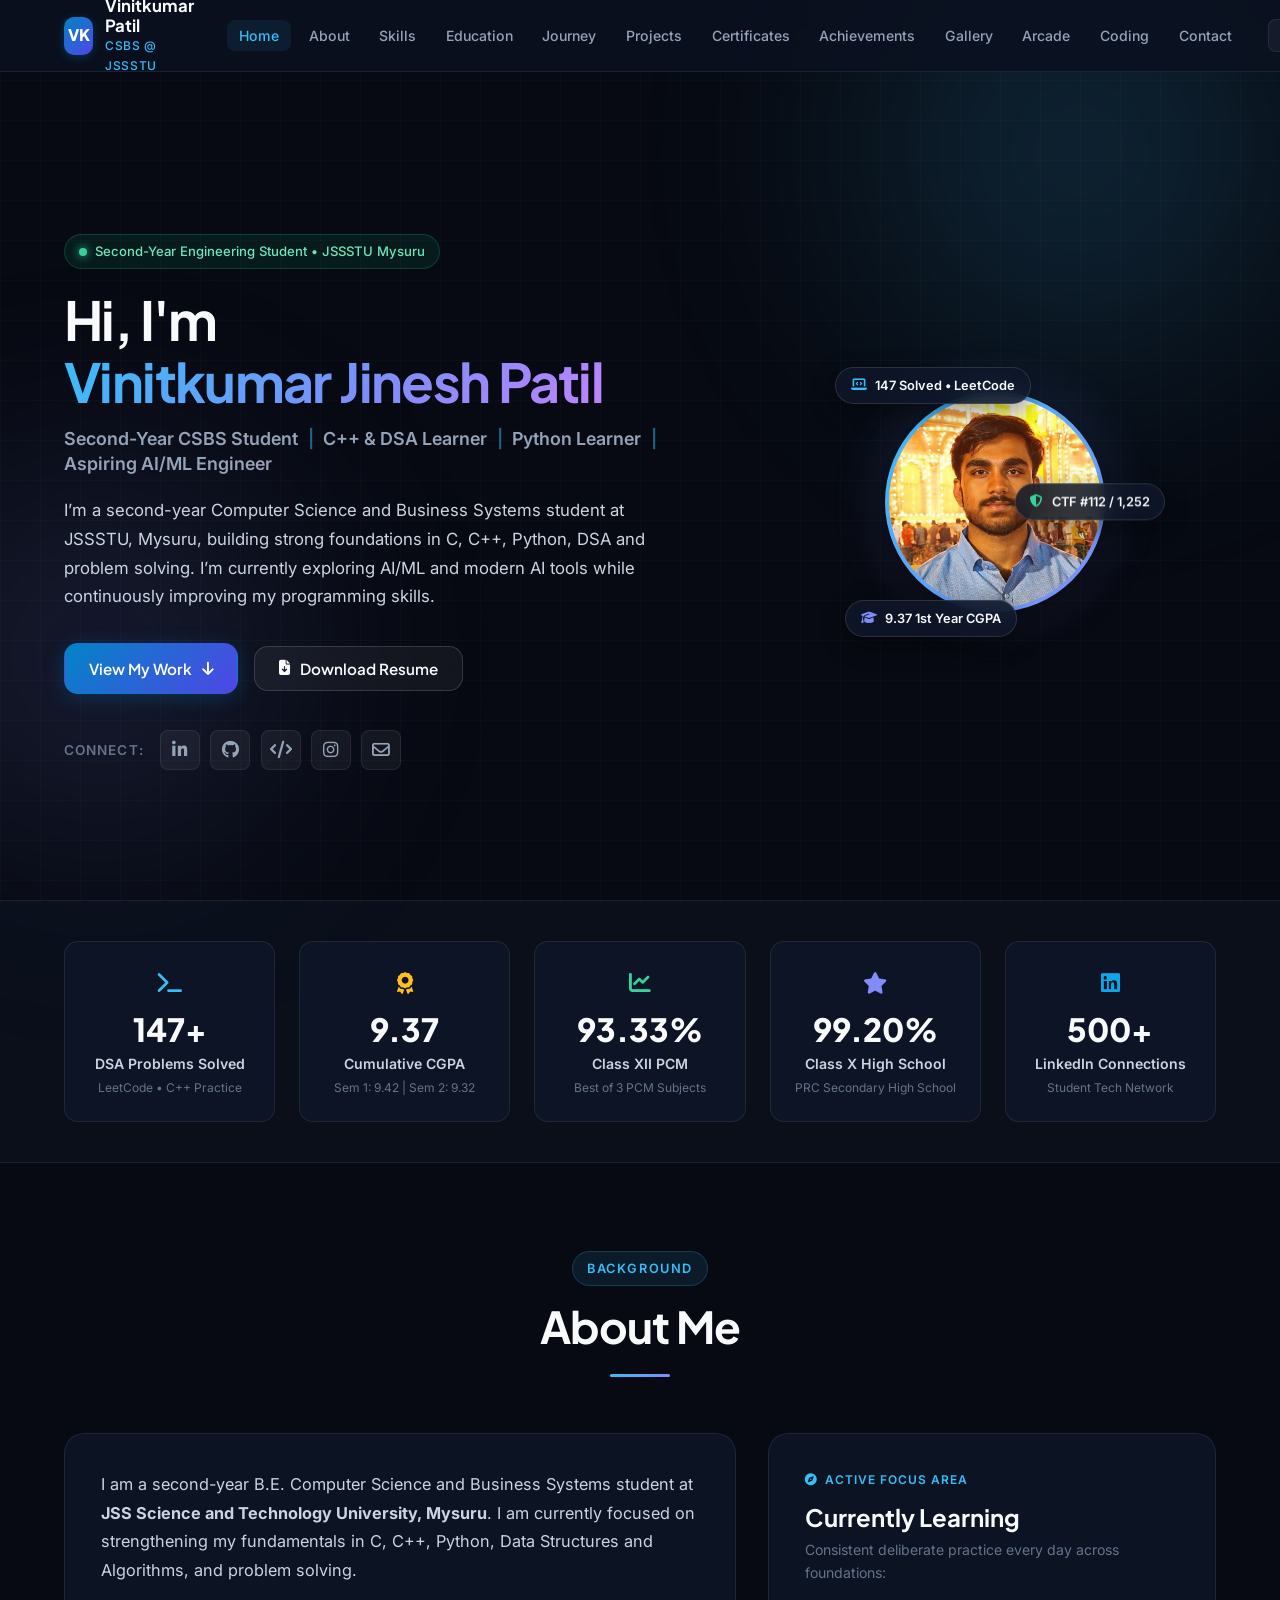
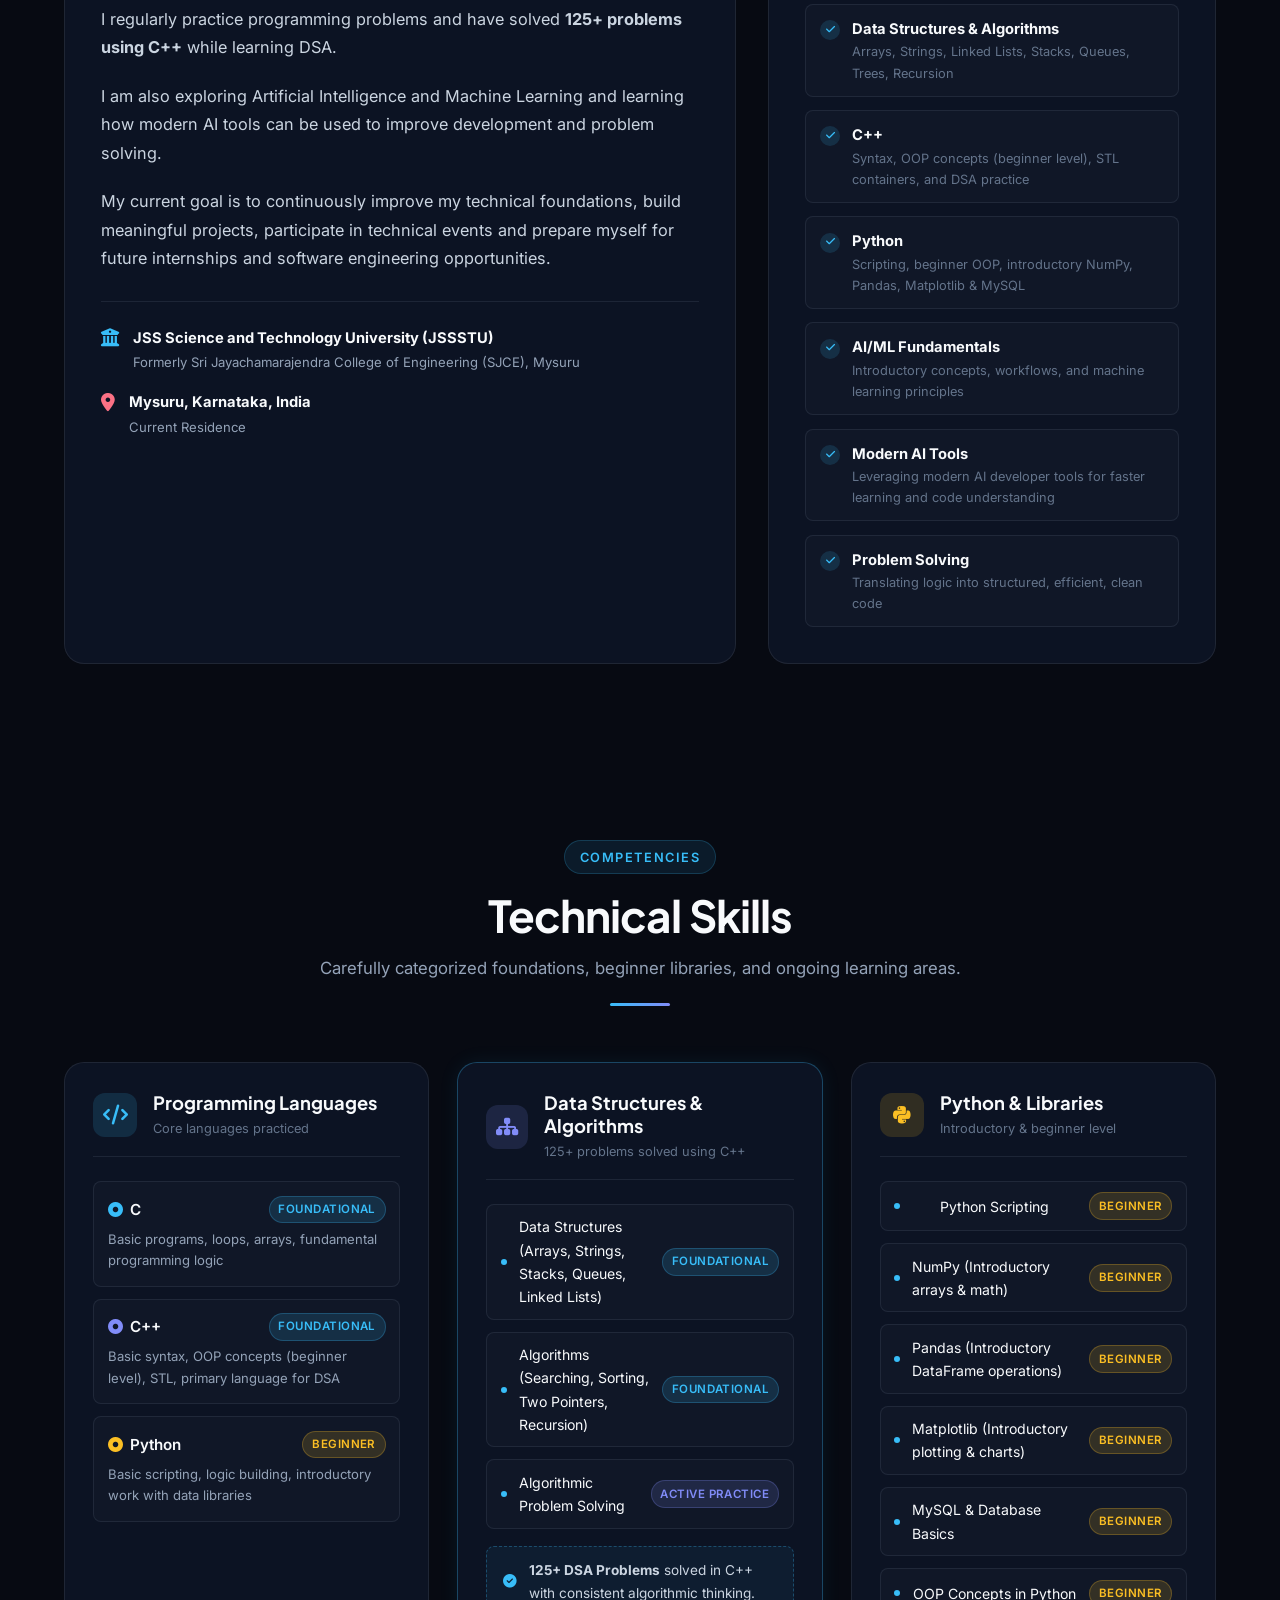
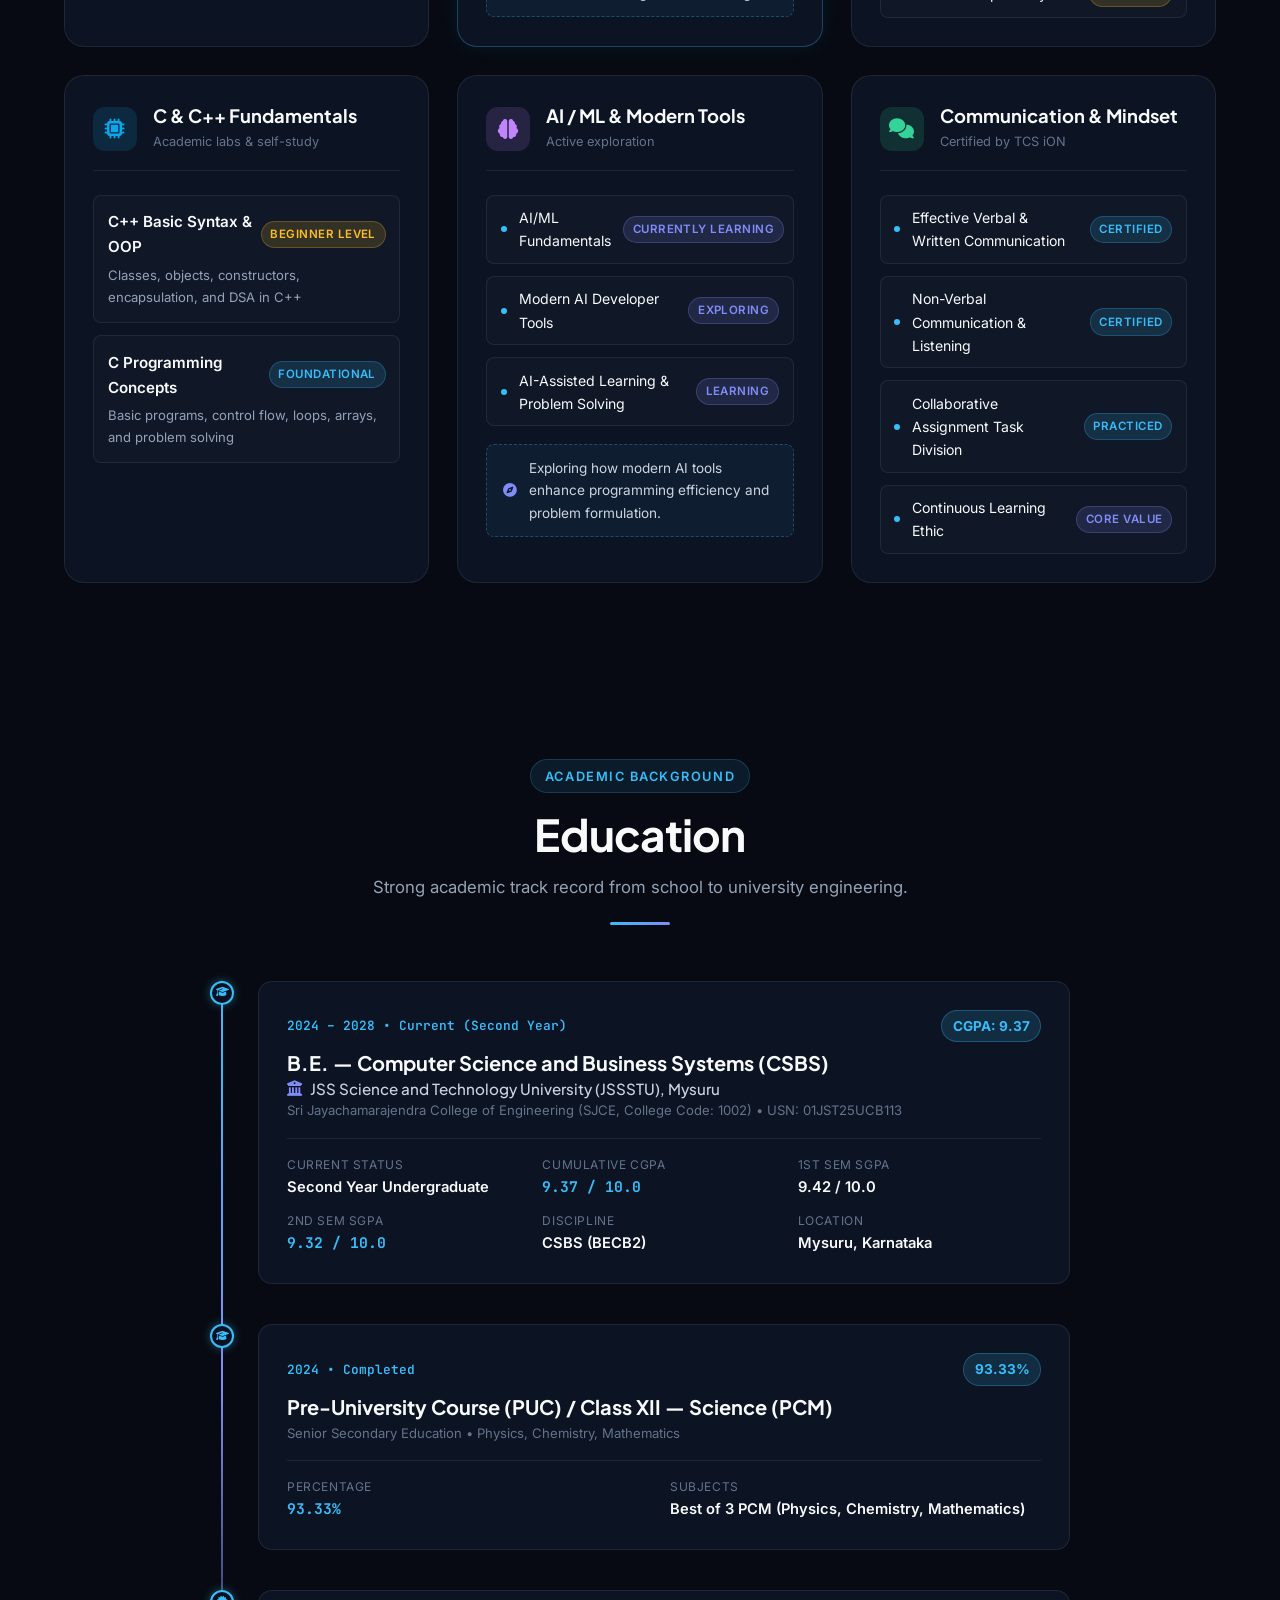
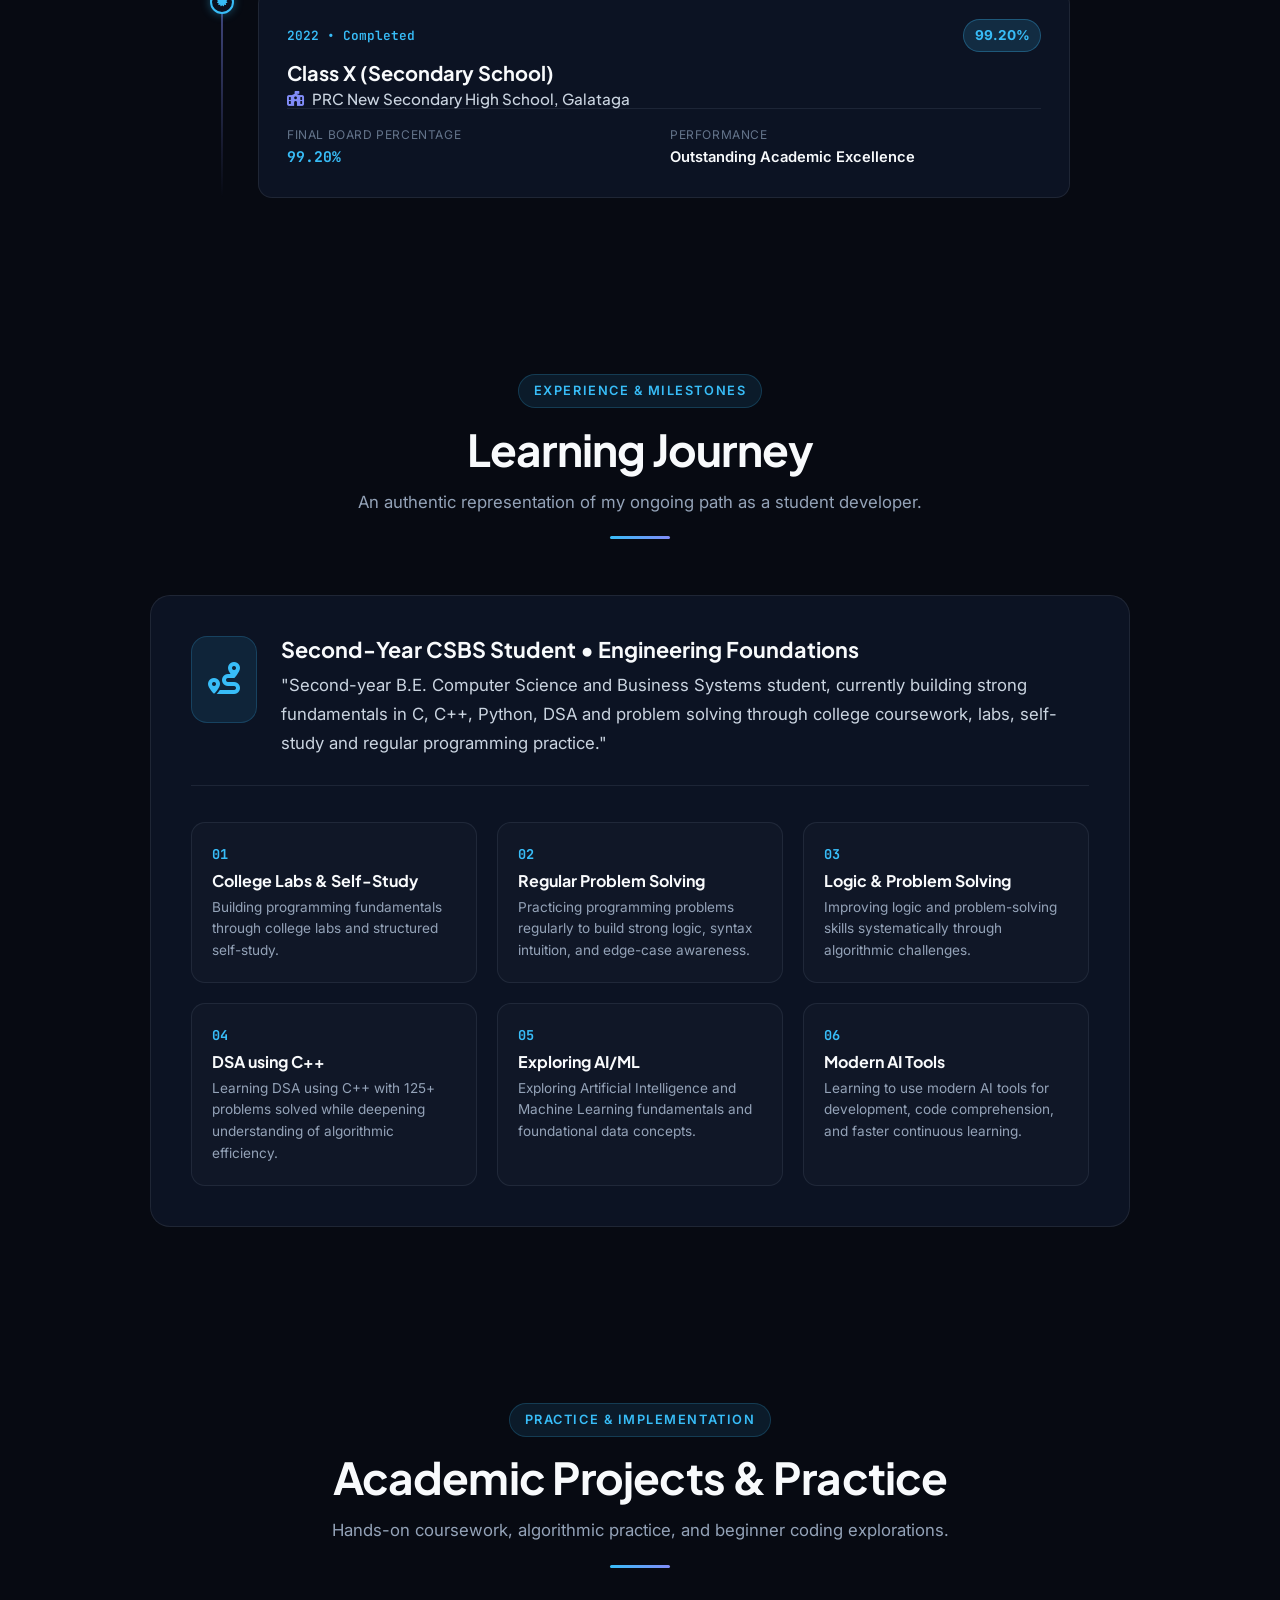
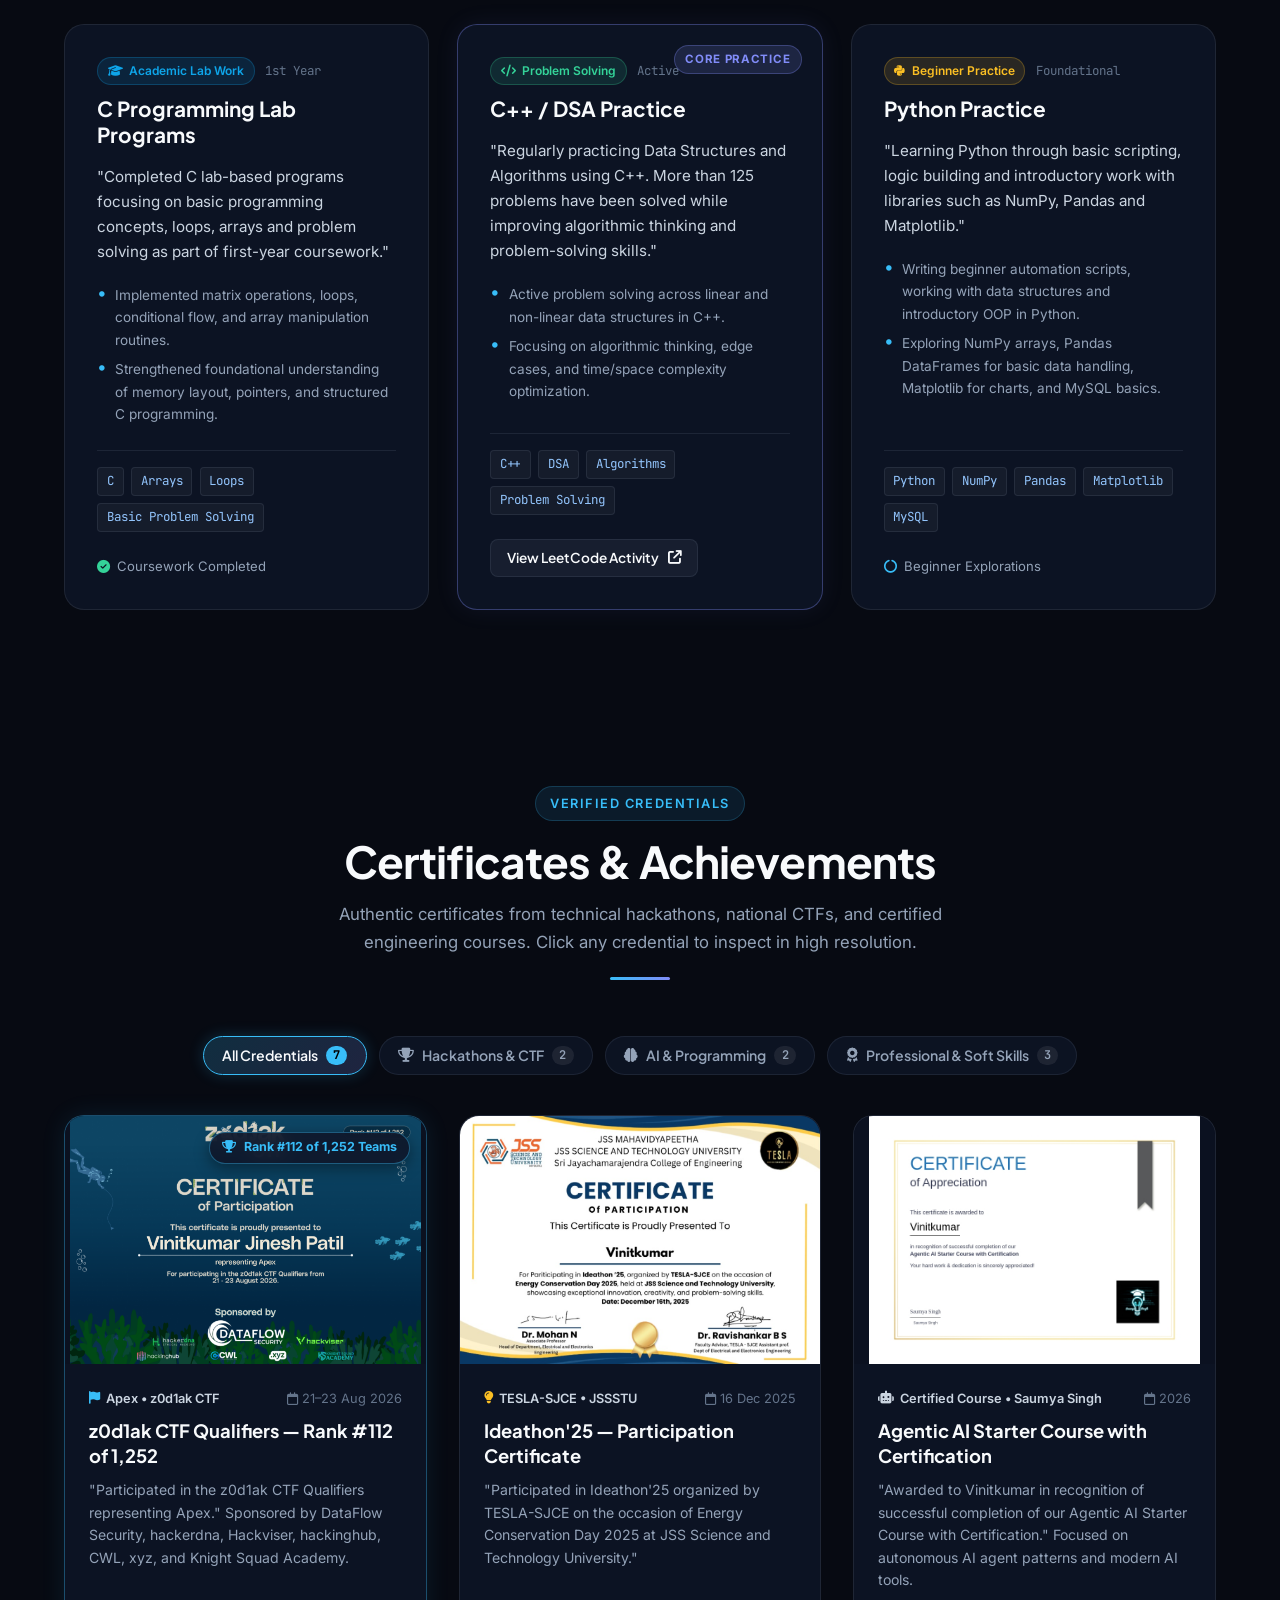
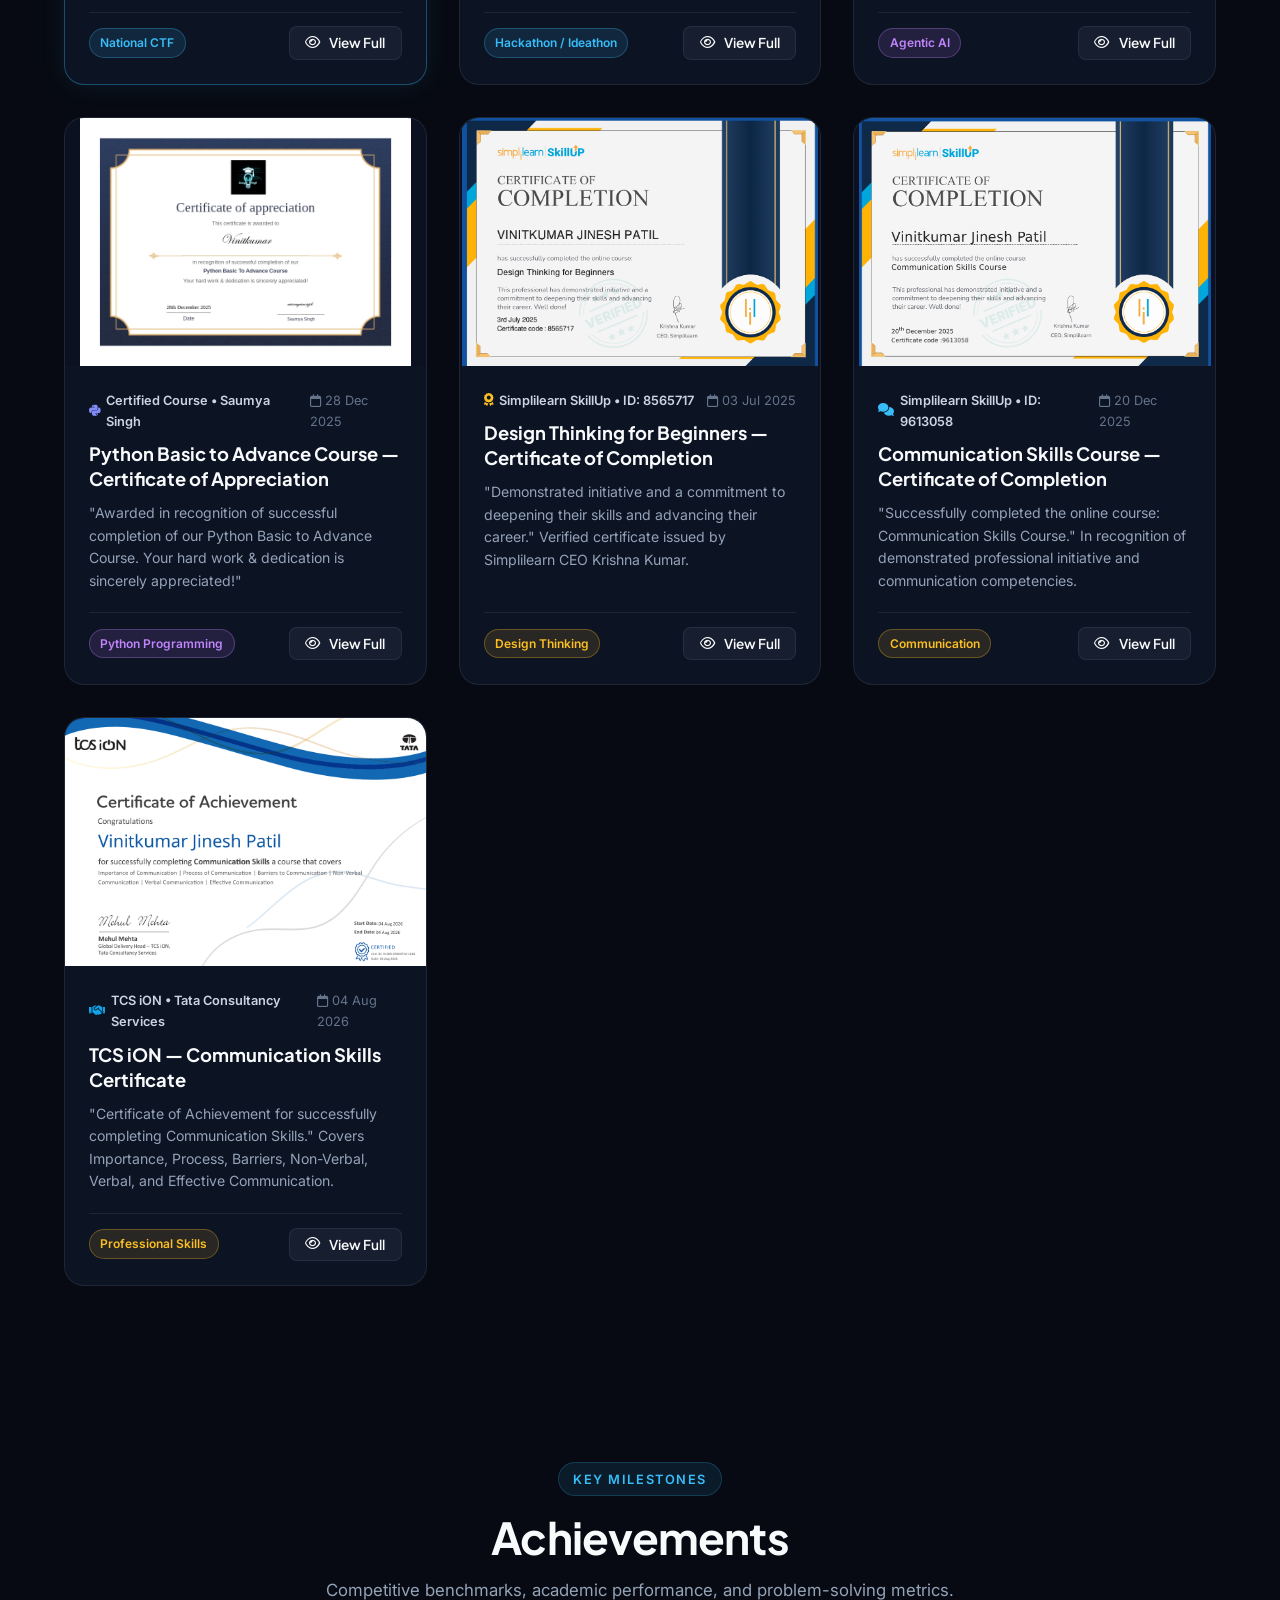
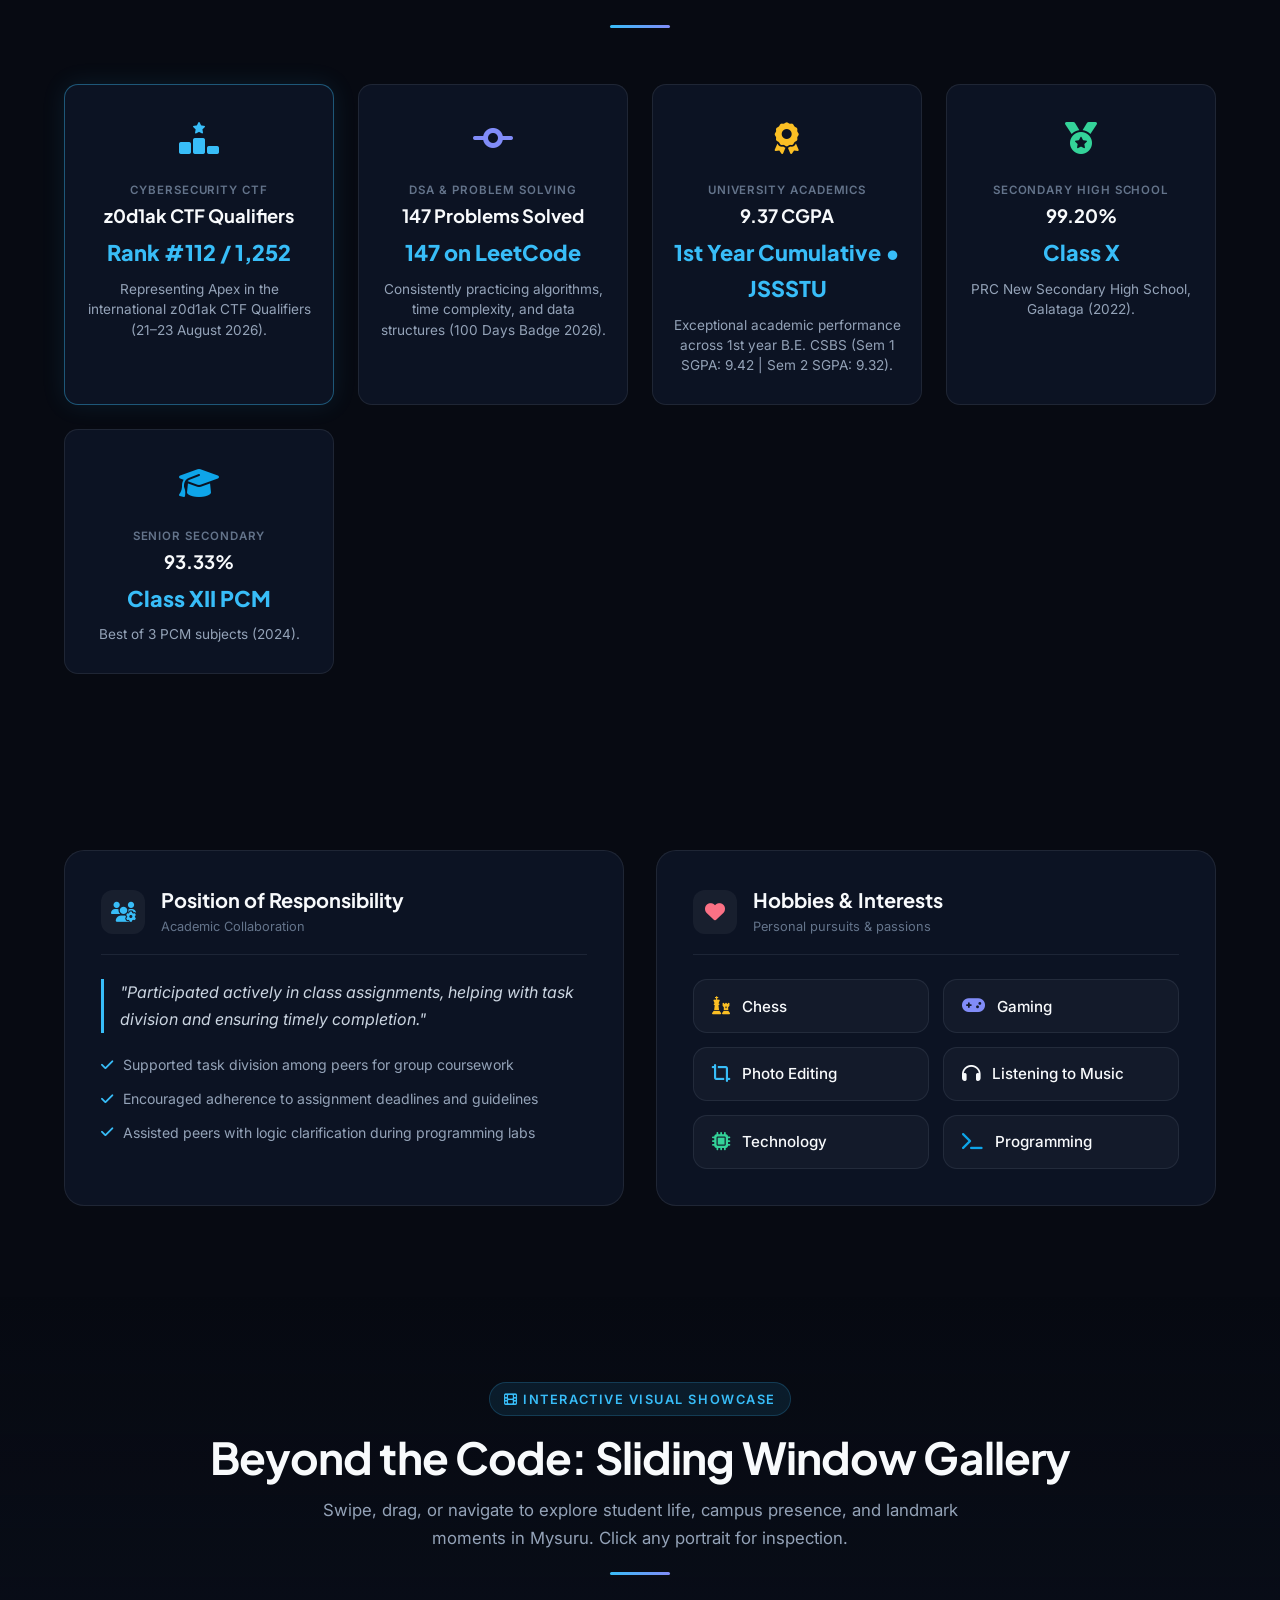
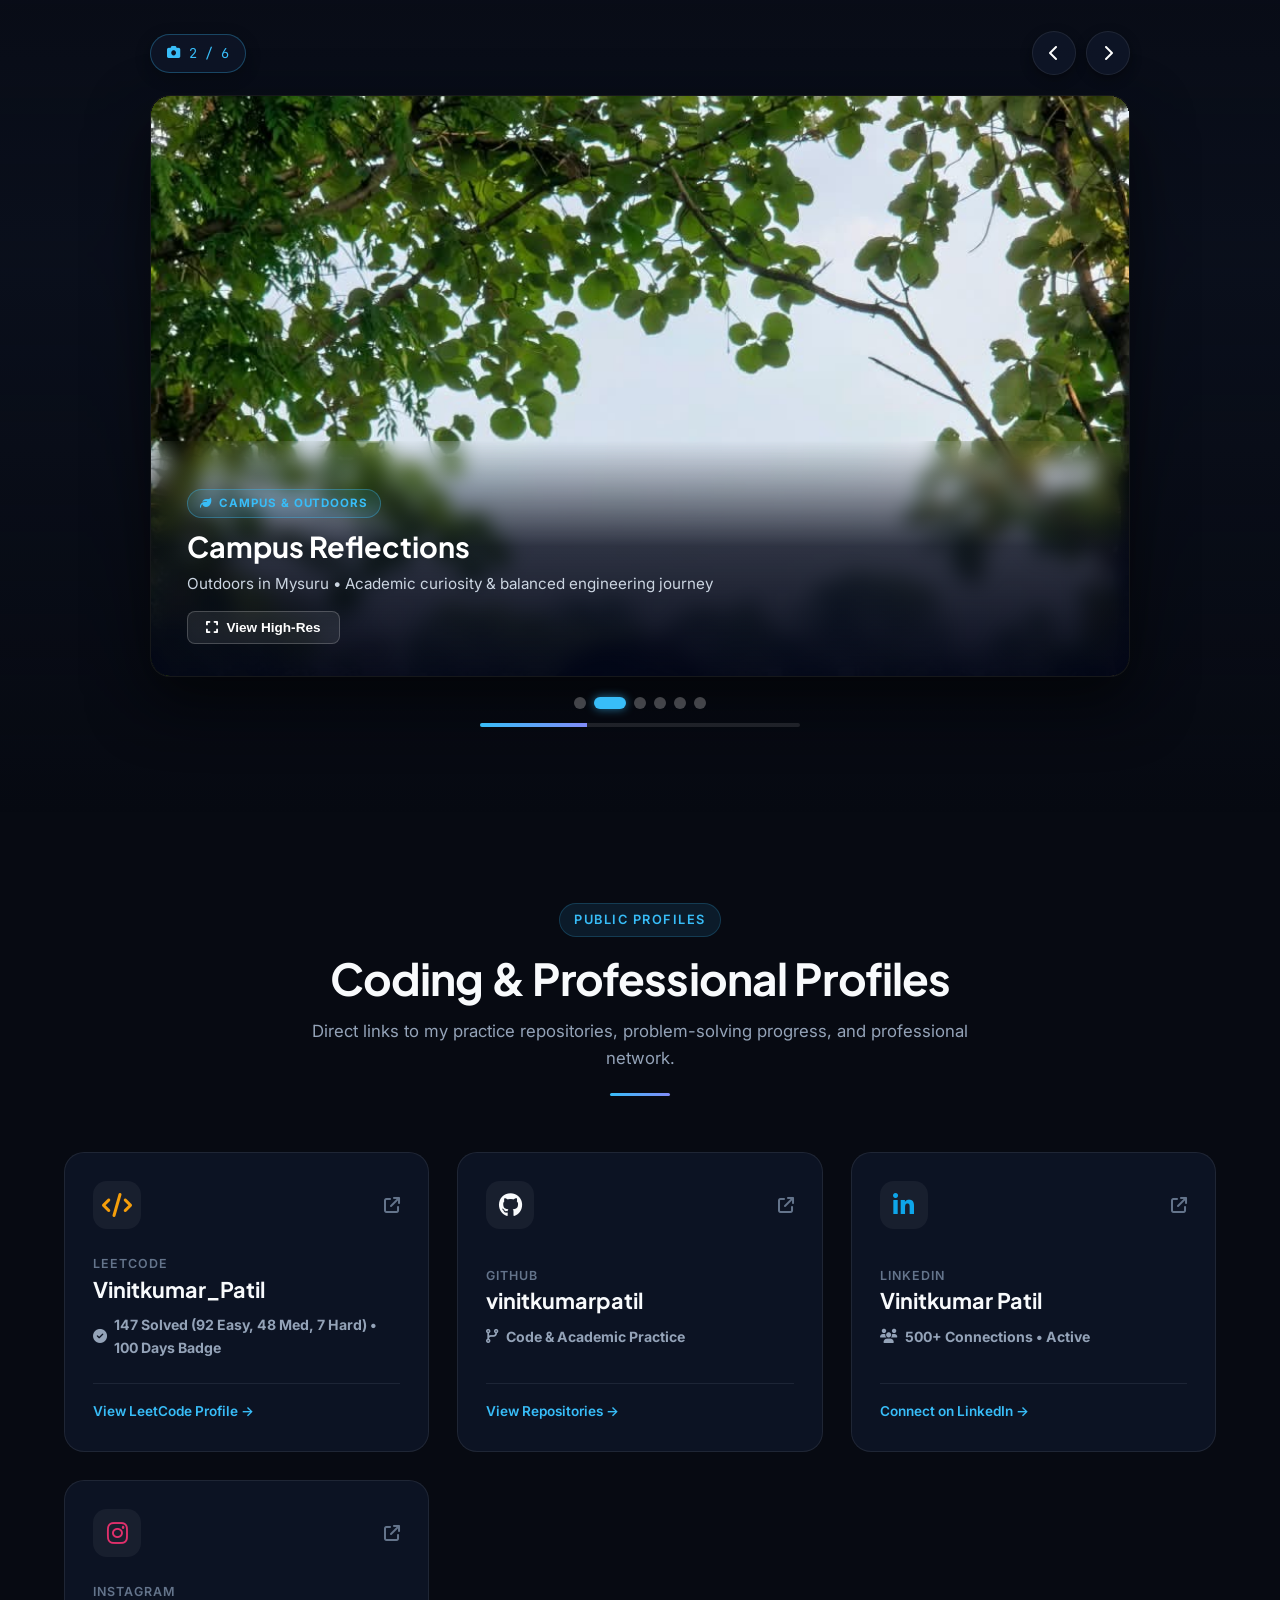
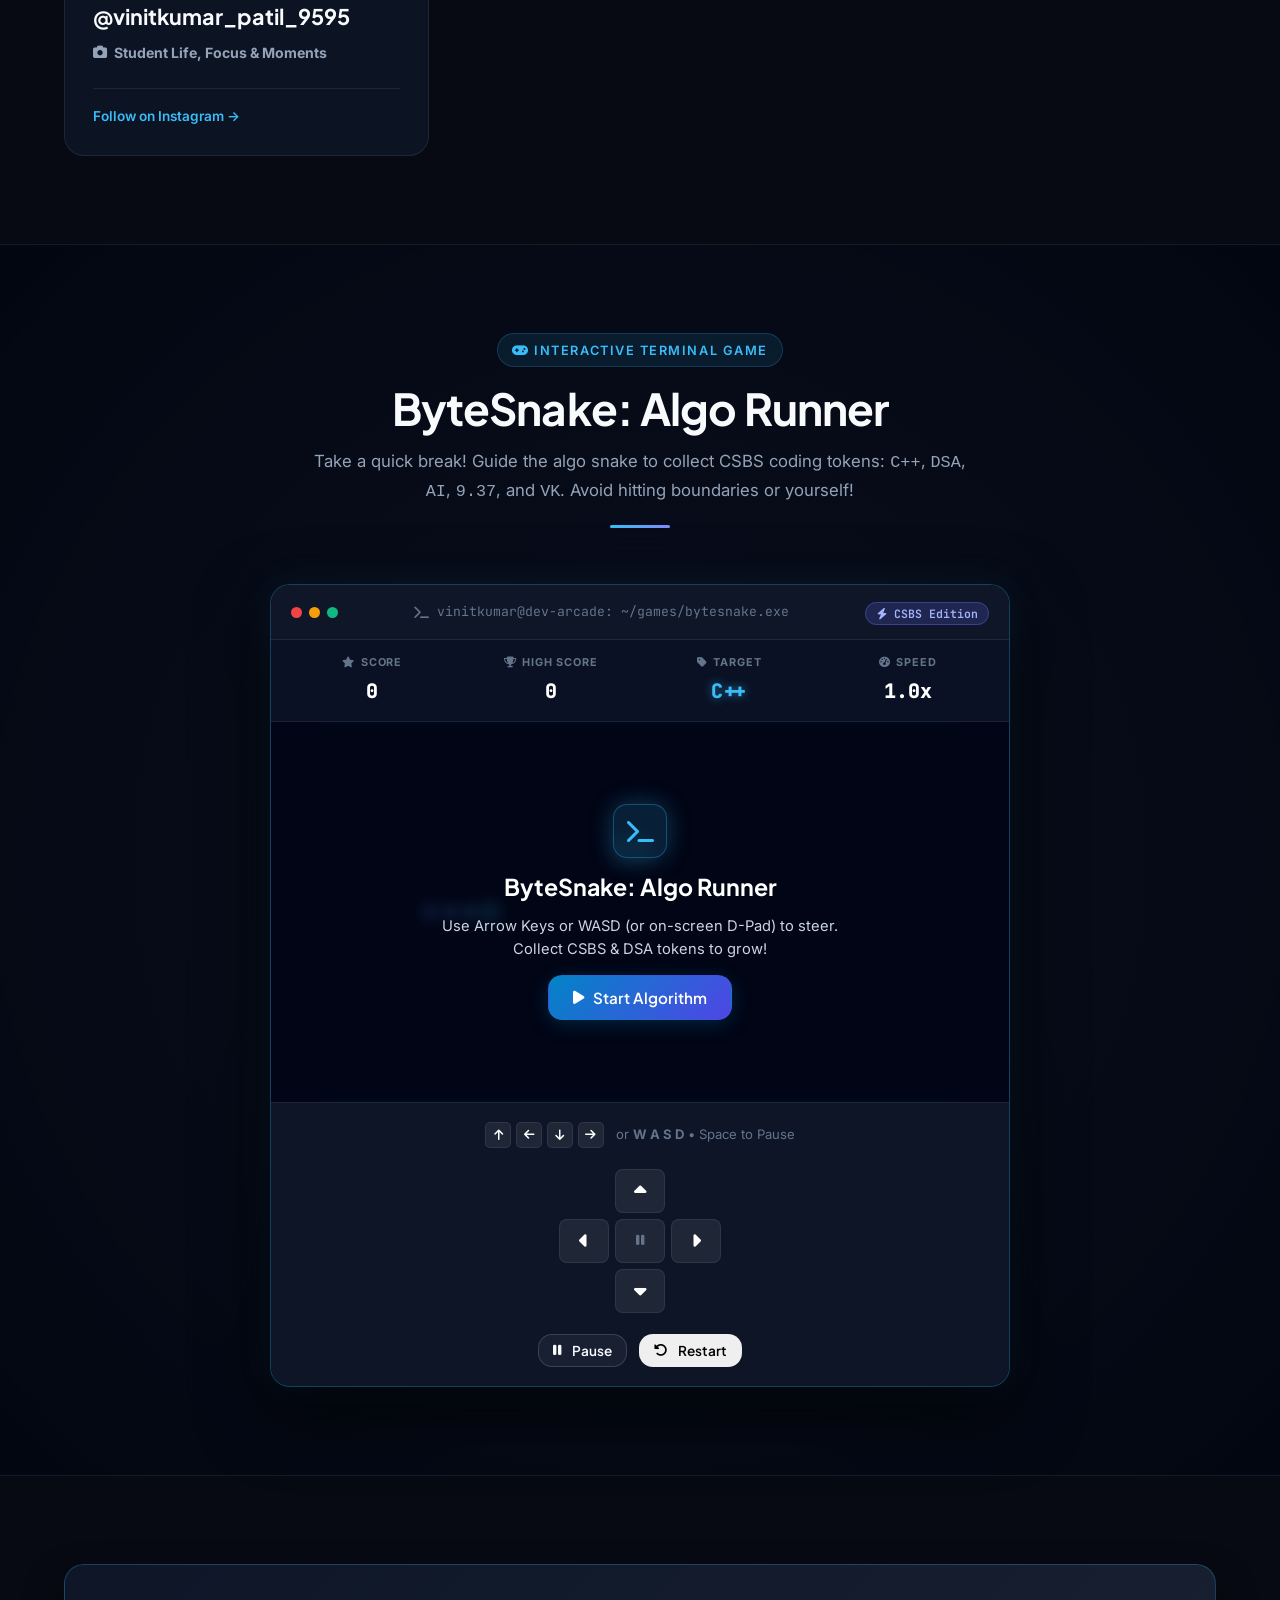
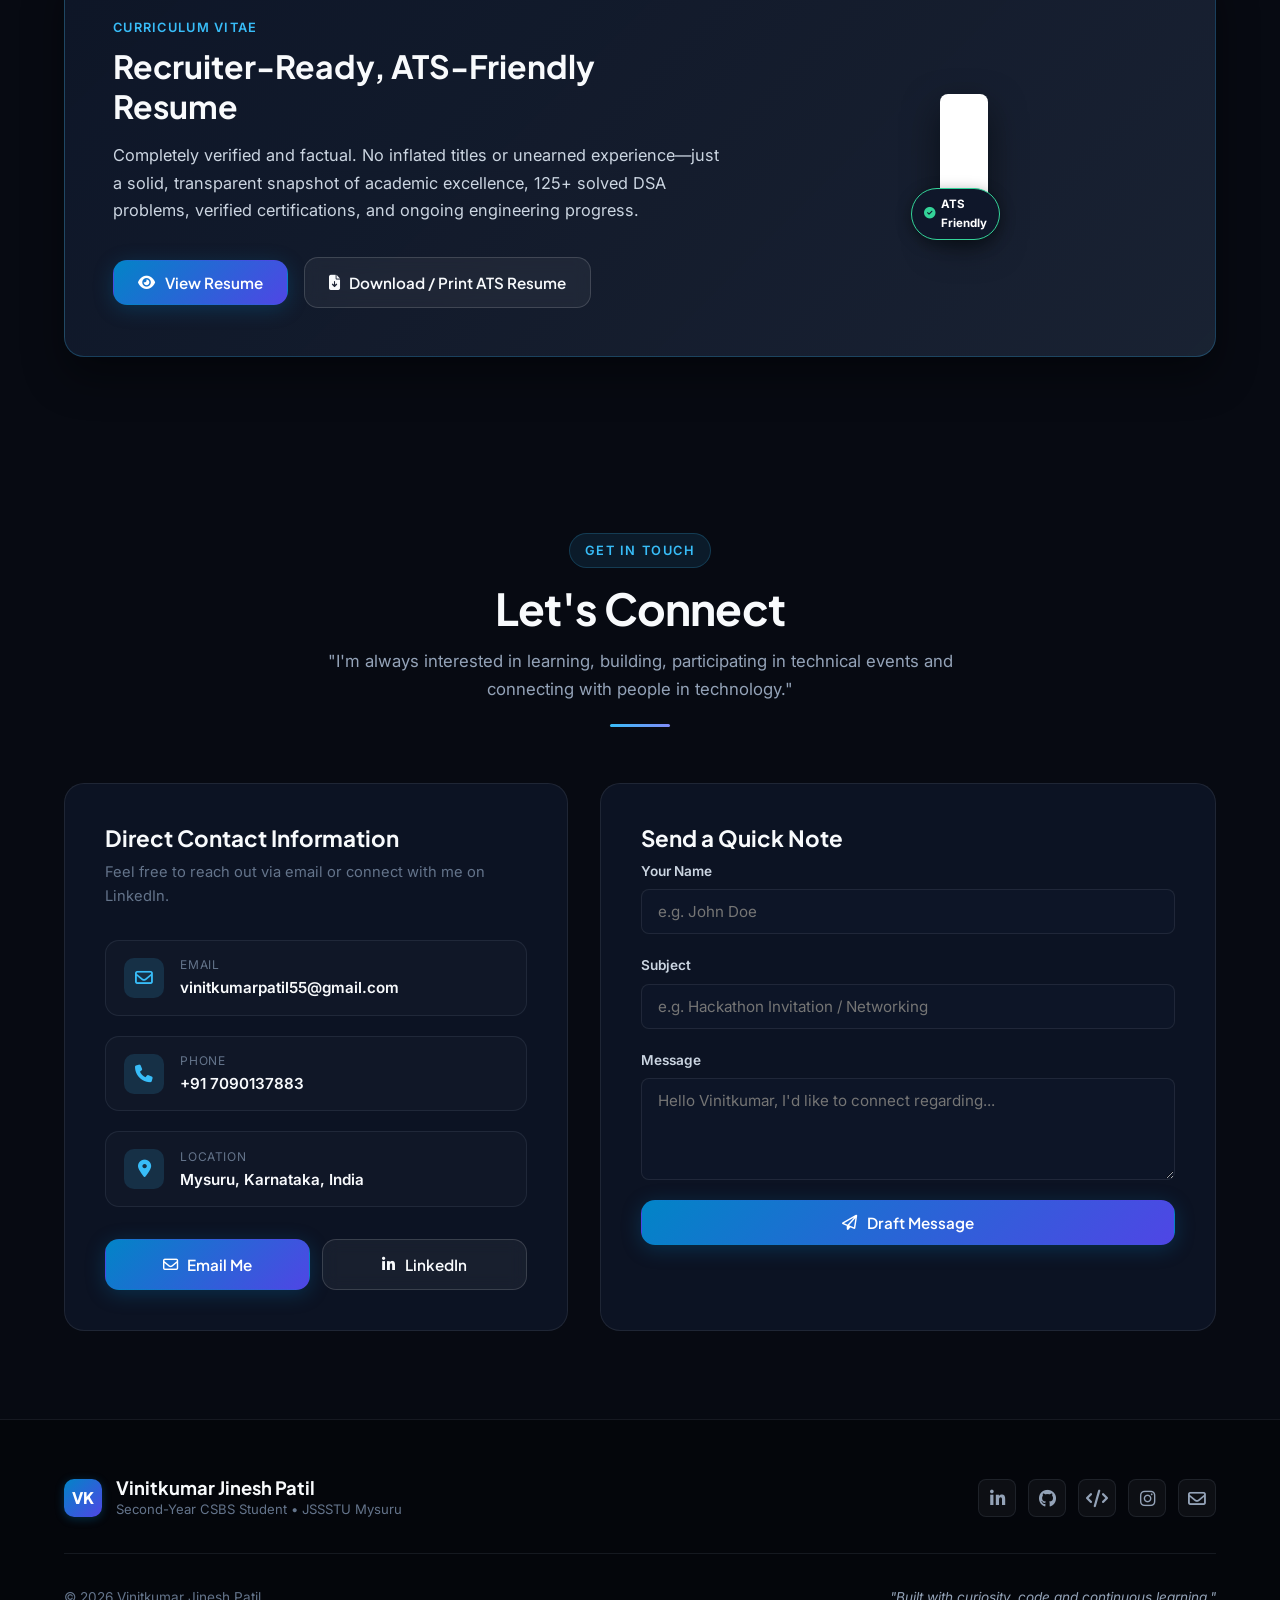
==== index.html @ d0b1accf "Initial release: Vinitkumar Jinesh Patil Engineering Portfolio Website" ====
<!DOCTYPE html>
<html lang="en" class="scroll-smooth">
<head>
  <meta charset="UTF-8">
  <meta name="viewport" content="width=device-width, initial-scale=1.0">
  <title>Vinitkumar Jinesh Patil | CSBS Student | C++ | DSA | AI/ML</title>
  <meta name="description" content="Portfolio of Vinitkumar Jinesh Patil, a second-year CSBS student at JSSSTU Mysuru building foundations in C++, DSA, Python, problem solving and AI/ML.">
  <meta name="keywords" content="Vinitkumar Jinesh Patil, JSSSTU, SJCE Mysuru, CSBS, Computer Science and Business Systems, C++, DSA, Python, AI/ML, LeetCode">
  <meta name="author" content="Vinitkumar Jinesh Patil">
  <meta name="theme-color" content="#0a0e17">

  <meta property="og:type" content="website">
  <meta property="og:title" content="Vinitkumar Jinesh Patil | CSBS Student | C++ &amp; DSA Learner">
  <meta property="og:description" content="Second-Year CSBS student at JSSSTU Mysuru building strong foundations in C, C++, Python, DSA (125+ solved) and AI/ML.">
  <meta property="og:image" content="assets/images/vinitkumar-avatar.png">

  <link rel="icon" type="image/svg+xml" href="data:image/svg+xml,<svg xmlns='http://www.w3.org/2000/svg' viewBox='0 0 100 100'><rect width='100' height='100' rx='20' fill='%230f172a'/><text x='50%' y='55%' dominant-baseline='middle' text-anchor='middle' font-family='sans-serif' font-size='46' font-weight='800' fill='%2338bdf8'>VK</text></svg>">

  <link rel="preconnect" href="https://fonts.googleapis.com">
  <link rel="preconnect" href="https://fonts.gstatic.com" crossorigin>
  <link href="https://fonts.googleapis.com/css2?family=Inter:wght@300;400;500;600;700&family=Plus+Jakarta+Sans:wght@500;600;700;800&family=JetBrains+Mono:wght@400;500;600&display=swap" rel="stylesheet">
  <link rel="stylesheet" href="https://cdnjs.cloudflare.com/ajax/libs/font-awesome/6.5.1/css/all.min.css" integrity="sha512-DTOQO9RWCH3ppGqcWaEA1BIZOC6xxalwEsw9c2QQeAIftl+Vegovlnee1c9QX4TctnWMn13TZye+giMm8e2LwA==" crossorigin="anonymous" referrerpolicy="no-referrer" />
  <link rel="stylesheet" href="assets/css/style.css">
</head>
<body>

  <div class="bg-glow bg-glow-1" aria-hidden="true"></div>
  <div class="bg-glow bg-glow-2" aria-hidden="true"></div>
  <div class="bg-grid-overlay" aria-hidden="true"></div>

  <header class="site-header" id="navbar">
    <div class="nav-container">
      <a href="#hero" class="nav-brand" aria-label="Home">
        <span class="brand-badge">VK</span>
        <div class="brand-text">
          <span class="brand-name">Vinitkumar Patil</span>
          <span class="brand-subtitle">CSBS @ JSSSTU</span>
        </div>
      </a>

      <nav class="nav-menu" id="navMenu" aria-label="Main Navigation">
        <ul class="nav-list">
          <li><a href="#hero" class="nav-link active">Home</a></li>
          <li><a href="#about" class="nav-link">About</a></li>
          <li><a href="#skills" class="nav-link">Skills</a></li>
          <li><a href="#education" class="nav-link">Education</a></li>
          <li><a href="#journey" class="nav-link">Journey</a></li>
          <li><a href="#projects" class="nav-link">Projects</a></li>
          <li><a href="#certificates" class="nav-link">Certificates</a></li>
          <li><a href="#achievements" class="nav-link">Achievements</a></li>
          <li><a href="#showcase" class="nav-link">Gallery</a></li>
          <li><a href="#arcade" class="nav-link">Arcade</a></li>
          <li><a href="#coding" class="nav-link">Coding</a></li>
          <li><a href="#contact" class="nav-link">Contact</a></li>
        </ul>
      </nav>

      <div class="nav-actions">
        <button type="button" class="btn btn-outline-sm btn-resume-nav" id="btnResumeModalTrigger" aria-label="View Resume">
          <i class="fa-solid fa-file-invoice"></i>
          <span>Resume</span>
        </button>
        <button type="button" class="nav-toggle" id="navToggle" aria-label="Toggle Navigation Menu" aria-expanded="false" aria-controls="navMenu">
          <span class="hamburger-bar"></span>
          <span class="hamburger-bar"></span>
          <span class="hamburger-bar"></span>
        </button>
      </div>
    </div>
  </header>

  <main id="main-content">
    
    <section class="hero-section" id="hero">
      <div class="container hero-container">
        
        <div class="hero-content">
          <div class="status-pill">
            <span class="status-dot"></span>
            <span>Second-Year Engineering Student &bull; JSSSTU Mysuru</span>
          </div>

          <h1 class="hero-title">
            Hi, I'm <span class="gradient-text">Vinitkumar Jinesh Patil</span>
          </h1>

          <p class="hero-subtitle">
            Second-Year CSBS Student <span class="divider">|</span> C++ &amp; DSA Learner <span class="divider">|</span> Python Learner <span class="divider">|</span> Aspiring AI/ML Engineer
          </p>

          <p class="hero-intro">
            I’m a second-year Computer Science and Business Systems student at JSSSTU, Mysuru, building strong foundations in C, C++, Python, DSA and problem solving. I’m currently exploring AI/ML and modern AI tools while continuously improving my programming skills.
          </p>

          <div class="hero-cta-group">
            <a href="#projects" class="btn btn-primary">
              <span>View My Work</span>
              <i class="fa-solid fa-arrow-down"></i>
            </a>
            <button type="button" class="btn btn-secondary" id="btnHeroResume">
              <i class="fa-solid fa-file-arrow-down"></i>
              <span>Download Resume</span>
            </button>
          </div>

          <div class="hero-social-strip">
            <span class="social-label">Connect:</span>
            <div class="social-links">
              <a href="https://www.linkedin.com/in/vinitkumar-patil-vk137883" target="_blank" rel="noopener noreferrer" class="social-icon-btn" aria-label="LinkedIn Profile">
                <i class="fa-brands fa-linkedin-in"></i>
              </a>
              <a href="https://github.com/vinitkumarpatil" target="_blank" rel="noopener noreferrer" class="social-icon-btn" aria-label="GitHub Profile">
                <i class="fa-brands fa-github"></i>
              </a>
              <a href="https://leetcode.com/u/Vinitkumar_patil/" target="_blank" rel="noopener noreferrer" class="social-icon-btn" aria-label="LeetCode Profile">
                <i class="fa-solid fa-code"></i>
              </a>
              <a href="https://www.instagram.com/vinitkumar_patil_9595?stkn=cGhhMzdqcTA2d3Fu" target="_blank" rel="noopener noreferrer" class="social-icon-btn" aria-label="Instagram Profile">
                <i class="fa-brands fa-instagram"></i>
              </a>
              <a href="mailto:vinitkumarpatil55@gmail.com" class="social-icon-btn" aria-label="Send Email">
                <i class="fa-regular fa-envelope"></i>
              </a>
            </div>
          </div>
        </div>

        <div class="hero-visual">
          <div class="profile-card-wrapper">
            <div class="profile-glow-ring"></div>
            <div class="profile-frame">
              <img src="assets/images/vinitkumar-avatar.png" alt="Portrait of Vinitkumar Jinesh Patil" class="profile-image" width="220" height="220">
            </div>

            <div class="badge-float badge-float-top">
              <i class="fa-solid fa-laptop-code text-cyan"></i>
              <span>147 Solved &bull; LeetCode</span>
            </div>
            <div class="badge-float badge-float-bottom">
              <i class="fa-solid fa-graduation-cap text-indigo"></i>
              <span>9.37 1st Year CGPA</span>
            </div>
            <div class="badge-float badge-float-right">
              <i class="fa-solid fa-shield-halved text-emerald"></i>
              <span>CTF #112 / 1,252</span>
            </div>
          </div>
        </div>

      </div>
    </section>

    <!-- 4. STATS SECTION -->
    <section class="stats-section" id="stats" aria-label="Key Profile Statistics">
      <div class="container">
        <div class="stats-grid">
          
          <div class="stat-card">
            <div class="stat-icon-wrap">
              <i class="fa-solid fa-terminal text-cyan"></i>
            </div>
            <div class="stat-value" data-target="147" data-suffix="+">147+</div>
            <div class="stat-label">DSA Problems Solved</div>
            <div class="stat-sub">LeetCode &bull; C++ Practice</div>
          </div>

          <div class="stat-card">
            <div class="stat-icon-wrap">
              <i class="fa-solid fa-award text-amber"></i>
            </div>
            <div class="stat-value" data-target="9.37" data-decimals="2">9.37</div>
            <div class="stat-label">Cumulative CGPA</div>
            <div class="stat-sub">Sem 1: 9.42 | Sem 2: 9.32</div>
          </div>

          <div class="stat-card">
            <div class="stat-icon-wrap">
              <i class="fa-solid fa-chart-line text-emerald"></i>
            </div>
            <div class="stat-value" data-target="93.33" data-decimals="2" data-suffix="%">93.33%</div>
            <div class="stat-label">Class XII PCM</div>
            <div class="stat-sub">Best of 3 PCM Subjects</div>
          </div>

          <div class="stat-card">
            <div class="stat-icon-wrap">
              <i class="fa-solid fa-star text-indigo"></i>
            </div>
            <div class="stat-value" data-target="99.20" data-decimals="2" data-suffix="%">99.20%</div>
            <div class="stat-label">Class X High School</div>
            <div class="stat-sub">PRC Secondary High School</div>
          </div>

          <div class="stat-card">
            <div class="stat-icon-wrap">
              <i class="fa-brands fa-linkedin text-sky"></i>
            </div>
            <div class="stat-value" data-target="500" data-suffix="+">500+</div>
            <div class="stat-label">LinkedIn Connections</div>
            <div class="stat-sub">Student Tech Network</div>
          </div>

        </div>
      </div>
    </section>

    <!-- 3. ABOUT ME -->
    <section class="section about-section" id="about">
      <div class="container">
        
        <div class="section-header text-center">
          <span class="section-tag">Background</span>
          <h2 class="section-title">About Me</h2>
          <div class="section-rule"></div>
        </div>

        <div class="about-grid">
          <div class="about-card">
            <div class="about-text-content">
              <p>
                I am a second-year B.E. Computer Science and Business Systems student at <strong>JSS Science and Technology University, Mysuru</strong>. I am currently focused on strengthening my fundamentals in C, C++, Python, Data Structures and Algorithms, and problem solving.
              </p>
              <p>
                I regularly practice programming problems and have solved <strong>125+ problems using C++</strong> while learning DSA.
              </p>
              <p>
                I am also exploring Artificial Intelligence and Machine Learning and learning how modern AI tools can be used to improve development and problem solving.
              </p>
              <p>
                My current goal is to continuously improve my technical foundations, build meaningful projects, participate in technical events and prepare myself for future internships and software engineering opportunities.
              </p>
            </div>

            <div class="about-meta-row">
              <div class="meta-item">
                <i class="fa-solid fa-building-columns text-cyan"></i>
                <div>
                  <strong>JSS Science and Technology University (JSSSTU)</strong>
                  <span>Formerly Sri Jayachamarajendra College of Engineering (SJCE), Mysuru</span>
                </div>
              </div>
              <div class="meta-item">
                <i class="fa-solid fa-location-dot text-rose"></i>
                <div>
                  <strong>Mysuru, Karnataka, India</strong>
                  <span>Current Residence</span>
                </div>
              </div>
            </div>
          </div>

          <div class="learning-focus-card">
            <div class="card-badge-top">
              <i class="fa-solid fa-compass text-cyan"></i>
              <span>Active Focus Area</span>
            </div>
            <h3 class="learning-heading">Currently Learning</h3>
            <p class="learning-sub">Consistent deliberate practice every day across foundations:</p>

            <ul class="learning-list">
              <li class="learning-item">
                <div class="learning-bullet"><i class="fa-solid fa-check"></i></div>
                <div class="learning-item-content">
                  <strong>Data Structures &amp; Algorithms</strong>
                  <span>Arrays, Strings, Linked Lists, Stacks, Queues, Trees, Recursion</span>
                </div>
              </li>
              <li class="learning-item">
                <div class="learning-bullet"><i class="fa-solid fa-check"></i></div>
                <div class="learning-item-content">
                  <strong>C++</strong>
                  <span>Syntax, OOP concepts (beginner level), STL containers, and DSA practice</span>
                </div>
              </li>
              <li class="learning-item">
                <div class="learning-bullet"><i class="fa-solid fa-check"></i></div>
                <div class="learning-item-content">
                  <strong>Python</strong>
                  <span>Scripting, beginner OOP, introductory NumPy, Pandas, Matplotlib &amp; MySQL</span>
                </div>
              </li>
              <li class="learning-item">
                <div class="learning-bullet"><i class="fa-solid fa-check"></i></div>
                <div class="learning-item-content">
                  <strong>AI/ML Fundamentals</strong>
                  <span>Introductory concepts, workflows, and machine learning principles</span>
                </div>
              </li>
              <li class="learning-item">
                <div class="learning-bullet"><i class="fa-solid fa-check"></i></div>
                <div class="learning-item-content">
                  <strong>Modern AI Tools</strong>
                  <span>Leveraging modern AI developer tools for faster learning and code understanding</span>
                </div>
              </li>
              <li class="learning-item">
                <div class="learning-bullet"><i class="fa-solid fa-check"></i></div>
                <div class="learning-item-content">
                  <strong>Problem Solving</strong>
                  <span>Translating logic into structured, efficient, clean code</span>
                </div>
              </li>
            </ul>
          </div>

        </div>

      </div>
    </section>

    <!-- 5. TECHNICAL SKILLS -->
    <section class="section skills-section" id="skills">
      <div class="container">
        
        <div class="section-header text-center">
          <span class="section-tag">Competencies</span>
          <h2 class="section-title">Technical Skills</h2>
          <p class="section-desc">Carefully categorized foundations, beginner libraries, and ongoing learning areas.</p>
          <div class="section-rule"></div>
        </div>

        <div class="skills-grid">
          
          <div class="skill-category-card">
            <div class="skill-cat-header">
              <div class="skill-cat-icon icon-code">
                <i class="fa-solid fa-code"></i>
              </div>
              <div>
                <h3 class="skill-cat-title">Programming Languages</h3>
                <span class="skill-cat-meta">Core languages practiced</span>
              </div>
            </div>
            <div class="skill-tags-wrapper">
              <div class="skill-badge-card">
                <div class="skill-badge-header">
                  <span class="skill-badge-name"><i class="fa-solid fa-circle-dot text-cyan"></i> C</span>
                  <span class="proficiency-tag tag-foundational">Foundational</span>
                </div>
                <p class="skill-badge-desc">Basic programs, loops, arrays, fundamental programming logic</p>
              </div>

              <div class="skill-badge-card">
                <div class="skill-badge-header">
                  <span class="skill-badge-name"><i class="fa-solid fa-circle-dot text-indigo"></i> C++</span>
                  <span class="proficiency-tag tag-foundational">Foundational</span>
                </div>
                <p class="skill-badge-desc">Basic syntax, OOP concepts (beginner level), STL, primary language for DSA</p>
              </div>

              <div class="skill-badge-card">
                <div class="skill-badge-header">
                  <span class="skill-badge-name"><i class="fa-solid fa-circle-dot text-amber"></i> Python</span>
                  <span class="proficiency-tag tag-beginner">Beginner</span>
                </div>
                <p class="skill-badge-desc">Basic scripting, logic building, introductory work with data libraries</p>
              </div>
            </div>
          </div>

          <div class="skill-category-card highlight-border">
            <div class="skill-cat-header">
              <div class="skill-cat-icon icon-dsa">
                <i class="fa-solid fa-sitemap"></i>
              </div>
              <div>
                <h3 class="skill-cat-title">Data Structures &amp; Algorithms</h3>
                <span class="skill-cat-meta">125+ problems solved using C++</span>
              </div>
            </div>
            <div class="skill-tags-wrapper">
              <div class="skill-pill-item">
                <span class="pill-dot"></span>
                <span>Data Structures (Arrays, Strings, Stacks, Queues, Linked Lists)</span>
                <span class="pill-badge tag-foundational">Foundational</span>
              </div>
              <div class="skill-pill-item">
                <span class="pill-dot"></span>
                <span>Algorithms (Searching, Sorting, Two Pointers, Recursion)</span>
                <span class="pill-badge tag-foundational">Foundational</span>
              </div>
              <div class="skill-pill-item">
                <span class="pill-dot"></span>
                <span>Algorithmic Problem Solving</span>
                <span class="pill-badge tag-learning">Active Practice</span>
              </div>
              <div class="skill-highlight-box">
                <i class="fa-solid fa-circle-check text-cyan"></i>
                <span><strong>125+ DSA Problems</strong> solved in C++ with consistent algorithmic thinking.</span>
              </div>
            </div>
          </div>

          <div class="skill-category-card">
            <div class="skill-cat-header">
              <div class="skill-cat-icon icon-python">
                <i class="fa-brands fa-python"></i>
              </div>
              <div>
                <h3 class="skill-cat-title">Python &amp; Libraries</h3>
                <span class="skill-cat-meta">Introductory &amp; beginner level</span>
              </div>
            </div>
            <div class="skill-tags-wrapper">
              <div class="skill-pill-item">
                <span class="pill-dot"></span>
                <span>Python Scripting</span>
                <span class="pill-badge tag-beginner">Beginner</span>
              </div>
              <div class="skill-pill-item">
                <span class="pill-dot"></span>
                <span>NumPy (Introductory arrays &amp; math)</span>
                <span class="pill-badge tag-beginner">Beginner</span>
              </div>
              <div class="skill-pill-item">
                <span class="pill-dot"></span>
                <span>Pandas (Introductory DataFrame operations)</span>
                <span class="pill-badge tag-beginner">Beginner</span>
              </div>
              <div class="skill-pill-item">
                <span class="pill-dot"></span>
                <span>Matplotlib (Introductory plotting &amp; charts)</span>
                <span class="pill-badge tag-beginner">Beginner</span>
              </div>
              <div class="skill-pill-item">
                <span class="pill-dot"></span>
                <span>MySQL &amp; Database Basics</span>
                <span class="pill-badge tag-beginner">Beginner</span>
              </div>
              <div class="skill-pill-item">
                <span class="pill-dot"></span>
                <span>OOP Concepts in Python</span>
                <span class="pill-badge tag-beginner">Beginner</span>
              </div>
            </div>
          </div>

          <div class="skill-category-card">
            <div class="skill-cat-header">
              <div class="skill-cat-icon icon-cpp">
                <i class="fa-solid fa-microchip"></i>
              </div>
              <div>
                <h3 class="skill-cat-title">C &amp; C++ Fundamentals</h3>
                <span class="skill-cat-meta">Academic labs &amp; self-study</span>
              </div>
            </div>
            <div class="skill-tags-wrapper">
              <div class="skill-badge-card">
                <div class="skill-badge-header">
                  <span class="skill-badge-name">C++ Basic Syntax &amp; OOP</span>
                  <span class="proficiency-tag tag-beginner">Beginner Level</span>
                </div>
                <p class="skill-badge-desc">Classes, objects, constructors, encapsulation, and DSA in C++</p>
              </div>
              <div class="skill-badge-card">
                <div class="skill-badge-header">
                  <span class="skill-badge-name">C Programming Concepts</span>
                  <span class="proficiency-tag tag-foundational">Foundational</span>
                </div>
                <p class="skill-badge-desc">Basic programs, control flow, loops, arrays, and problem solving</p>
              </div>
            </div>
          </div>

          <div class="skill-category-card">
            <div class="skill-cat-header">
              <div class="skill-cat-icon icon-ai">
                <i class="fa-solid fa-brain"></i>
              </div>
              <div>
                <h3 class="skill-cat-title">AI / ML &amp; Modern Tools</h3>
                <span class="skill-cat-meta">Active exploration</span>
              </div>
            </div>
            <div class="skill-tags-wrapper">
              <div class="skill-pill-item">
                <span class="pill-dot"></span>
                <span>AI/ML Fundamentals</span>
                <span class="pill-badge tag-learning">Currently Learning</span>
              </div>
              <div class="skill-pill-item">
                <span class="pill-dot"></span>
                <span>Modern AI Developer Tools</span>
                <span class="pill-badge tag-learning">Exploring</span>
              </div>
              <div class="skill-pill-item">
                <span class="pill-dot"></span>
                <span>AI-Assisted Learning &amp; Problem Solving</span>
                <span class="pill-badge tag-learning">Learning</span>
              </div>
              <div class="skill-highlight-box">
                <i class="fa-solid fa-compass text-indigo"></i>
                <span>Exploring how modern AI tools enhance programming efficiency and problem formulation.</span>
              </div>
            </div>
          </div>

          <div class="skill-category-card">
            <div class="skill-cat-header">
              <div class="skill-cat-icon icon-comm">
                <i class="fa-solid fa-comments"></i>
              </div>
              <div>
                <h3 class="skill-cat-title">Communication &amp; Mindset</h3>
                <span class="skill-cat-meta">Certified by TCS iON</span>
              </div>
            </div>
            <div class="skill-tags-wrapper">
              <div class="skill-pill-item">
                <span class="pill-dot"></span>
                <span>Effective Verbal &amp; Written Communication</span>
                <span class="pill-badge tag-foundational">Certified</span>
              </div>
              <div class="skill-pill-item">
                <span class="pill-dot"></span>
                <span>Non-Verbal Communication &amp; Listening</span>
                <span class="pill-badge tag-foundational">Certified</span>
              </div>
              <div class="skill-pill-item">
                <span class="pill-dot"></span>
                <span>Collaborative Assignment Task Division</span>
                <span class="pill-badge tag-foundational">Practiced</span>
              </div>
              <div class="skill-pill-item">
                <span class="pill-dot"></span>
                <span>Continuous Learning Ethic</span>
                <span class="pill-badge tag-learning">Core Value</span>
              </div>
            </div>
          </div>

        </div>

      </div>
    </section>

    <!-- 6. EDUCATION SECTION -->
    <section class="section education-section" id="education">
      <div class="container">
        
        <div class="section-header text-center">
          <span class="section-tag">Academic Background</span>
          <h2 class="section-title">Education</h2>
          <p class="section-desc">Strong academic track record from school to university engineering.</p>
          <div class="section-rule"></div>
        </div>

        <div class="timeline">
          
          <div class="timeline-item">
            <div class="timeline-marker">
              <i class="fa-solid fa-graduation-cap"></i>
            </div>
            <div class="timeline-content">
              <div class="timeline-header">
                <div class="timeline-date-badge">2024 &ndash; 2028 &bull; Current (Second Year)</div>
                <span class="badge-accent">CGPA: 9.37</span>
              </div>
              <h3 class="timeline-title">B.E. &mdash; Computer Science and Business Systems (CSBS)</h3>
              <h4 class="timeline-institution">
                <i class="fa-solid fa-building-columns"></i>
                JSS Science and Technology University (JSSSTU), Mysuru
              </h4>
              <p class="timeline-note">Sri Jayachamarajendra College of Engineering (SJCE, College Code: 1002) &bull; USN: 01JST25UCB113</p>
              
              <div class="timeline-details-grid">
                <div class="detail-box">
                  <span class="detail-label">Current Status</span>
                  <span class="detail-value">Second Year Undergraduate</span>
                </div>
                <div class="detail-box">
                  <span class="detail-label">Cumulative CGPA</span>
                  <span class="detail-value highlight-score">9.37 / 10.0</span>
                </div>
                <div class="detail-box">
                  <span class="detail-label">1st Sem SGPA</span>
                  <span class="detail-value">9.42 / 10.0</span>
                </div>
                <div class="detail-box">
                  <span class="detail-label">2nd Sem SGPA</span>
                  <span class="detail-value highlight-score">9.32 / 10.0</span>
                </div>
                <div class="detail-box">
                  <span class="detail-label">Discipline</span>
                  <span class="detail-value">CSBS (BECB2)</span>
                </div>
                <div class="detail-box">
                  <span class="detail-label">Location</span>
                  <span class="detail-value">Mysuru, Karnataka</span>
                </div>
              </div>
            </div>
          </div>

          <div class="timeline-item">
            <div class="timeline-marker">
              <i class="fa-solid fa-graduation-cap"></i>
            </div>
            <div class="timeline-content">
              <div class="timeline-header">
                <div class="timeline-date-badge">2024 &bull; Completed</div>
                <span class="badge-accent">93.33%</span>
              </div>
              <h3 class="timeline-title">Pre-University Course (PUC) / Class XII &mdash; Science (PCM)</h3>
              <p class="timeline-note">Senior Secondary Education &bull; Physics, Chemistry, Mathematics</p>
              <div class="timeline-details-grid">
                <div class="detail-box">
                  <span class="detail-label">Percentage</span>
                  <span class="detail-value highlight-score">93.33%</span>
                </div>
                <div class="detail-box">
                  <span class="detail-label">Subjects</span>
                  <span class="detail-value">Best of 3 PCM (Physics, Chemistry, Mathematics)</span>
                </div>
              </div>
            </div>
          </div>

          <div class="timeline-item">
            <div class="timeline-marker">
              <i class="fa-solid fa-certificate"></i>
            </div>
            <div class="timeline-content">
              <div class="timeline-header">
                <div class="timeline-date-badge">2022 &bull; Completed</div>
                <span class="badge-accent">99.20%</span>
              </div>
              <h3 class="timeline-title">Class X (Secondary School)</h3>
              <h4 class="timeline-institution">
                <i class="fa-solid fa-school-flag"></i>
                PRC New Secondary High School, Galataga
              </h4>
              <div class="timeline-details-grid">
                <div class="detail-box">
                  <span class="detail-label">Final Board Percentage</span>
                  <span class="detail-value highlight-score">99.20%</span>
                </div>
                <div class="detail-box">
                  <span class="detail-label">Performance</span>
                  <span class="detail-value">Outstanding Academic Excellence</span>
                </div>
              </div>
            </div>
          </div>

        </div>

      </div>
    </section>

    <!-- 7. LEARNING JOURNEY -->
    <section class="section journey-section" id="journey">
      <div class="container">
        
        <div class="section-header text-center">
          <span class="section-tag">Experience &amp; Milestones</span>
          <h2 class="section-title">Learning Journey</h2>
          <p class="section-desc">An authentic representation of my ongoing path as a student developer.</p>
          <div class="section-rule"></div>
        </div>

        <div class="journey-card">
          <div class="journey-main-text">
            <div class="journey-icon-large">
              <i class="fa-solid fa-route text-cyan"></i>
            </div>
            <div>
              <h3 class="journey-role-title">Second-Year CSBS Student &bull; Engineering Foundations</h3>
              <p class="journey-role-summary">
                "Second-year B.E. Computer Science and Business Systems student, currently building strong fundamentals in C, C++, Python, DSA and problem solving through college coursework, labs, self-study and regular programming practice."
              </p>
            </div>
          </div>

          <div class="journey-milestones-grid">
            
            <div class="milestone-box">
              <div class="milestone-num">01</div>
              <h4 class="milestone-title">College Labs &amp; Self-Study</h4>
              <p class="milestone-desc">Building programming fundamentals through college labs and structured self-study.</p>
            </div>

            <div class="milestone-box">
              <div class="milestone-num">02</div>
              <h4 class="milestone-title">Regular Problem Solving</h4>
              <p class="milestone-desc">Practicing programming problems regularly to build strong logic, syntax intuition, and edge-case awareness.</p>
            </div>

            <div class="milestone-box">
              <div class="milestone-num">03</div>
              <h4 class="milestone-title">Logic &amp; Problem Solving</h4>
              <p class="milestone-desc">Improving logic and problem-solving skills systematically through algorithmic challenges.</p>
            </div>

            <div class="milestone-box">
              <div class="milestone-num">04</div>
              <h4 class="milestone-title">DSA using C++</h4>
              <p class="milestone-desc">Learning DSA using C++ with 125+ problems solved while deepening understanding of algorithmic efficiency.</p>
            </div>

            <div class="milestone-box">
              <div class="milestone-num">05</div>
              <h4 class="milestone-title">Exploring AI/ML</h4>
              <p class="milestone-desc">Exploring Artificial Intelligence and Machine Learning fundamentals and foundational data concepts.</p>
            </div>

            <div class="milestone-box">
              <div class="milestone-num">06</div>
              <h4 class="milestone-title">Modern AI Tools</h4>
              <p class="milestone-desc">Learning to use modern AI tools for development, code comprehension, and faster continuous learning.</p>
            </div>

          </div>
        </div>

      </div>
    </section>

    <!-- 8. PROJECTS -->
    <section class="section projects-section" id="projects">
      <div class="container">
        
        <div class="section-header text-center">
          <span class="section-tag">Practice &amp; Implementation</span>
          <h2 class="section-title">Academic Projects &amp; Practice</h2>
          <p class="section-desc">Hands-on coursework, algorithmic practice, and beginner coding explorations.</p>
          <div class="section-rule"></div>
        </div>

        <div class="projects-grid">
          
          <div class="project-card">
            <div class="project-header">
              <div class="project-tag-wrap">
                <span class="badge-type academic-badge"><i class="fa-solid fa-graduation-cap"></i> Academic Lab Work</span>
                <span class="project-year">1st Year</span>
              </div>
              <h3 class="project-title">C Programming Lab Programs</h3>
            </div>
            
            <p class="project-description">
              "Completed C lab-based programs focusing on basic programming concepts, loops, arrays and problem solving as part of first-year coursework."
            </p>

            <div class="project-highlights">
              <ul>
                <li>Implemented matrix operations, loops, conditional flow, and array manipulation routines.</li>
                <li>Strengthened foundational understanding of memory layout, pointers, and structured C programming.</li>
              </ul>
            </div>

            <div class="project-tech-stack">
              <span class="tech-tag">C</span>
              <span class="tech-tag">Arrays</span>
              <span class="tech-tag">Loops</span>
              <span class="tech-tag">Basic Problem Solving</span>
            </div>

            <div class="project-footer">
              <span class="project-status"><i class="fa-solid fa-circle-check text-emerald"></i> Coursework Completed</span>
            </div>
          </div>

          <div class="project-card featured-project">
            <div class="featured-ribbon">Core Practice</div>
            <div class="project-header">
              <div class="project-tag-wrap">
                <span class="badge-type practice-badge"><i class="fa-solid fa-code"></i> Problem Solving</span>
                <span class="project-year">Active</span>
              </div>
              <h3 class="project-title">C++ / DSA Practice</h3>
            </div>
            
            <p class="project-description">
              "Regularly practicing Data Structures and Algorithms using C++. More than 125 problems have been solved while improving algorithmic thinking and problem-solving skills."
            </p>

            <div class="project-highlights">
              <ul>
                <li>Active problem solving across linear and non-linear data structures in C++.</li>
                <li>Focusing on algorithmic thinking, edge cases, and time/space complexity optimization.</li>
              </ul>
            </div>

            <div class="project-tech-stack">
              <span class="tech-tag">C++</span>
              <span class="tech-tag">DSA</span>
              <span class="tech-tag">Algorithms</span>
              <span class="tech-tag">Problem Solving</span>
            </div>

            <div class="project-footer">
              <a href="https://leetcode.com/u/Vinitkumar_patil/" target="_blank" rel="noopener noreferrer" class="btn btn-outline-sm">
                <span>View LeetCode Activity</span>
                <i class="fa-solid fa-arrow-up-right-from-square"></i>
              </a>
            </div>
          </div>

          <div class="project-card">
            <div class="project-header">
              <div class="project-tag-wrap">
                <span class="badge-type learning-badge"><i class="fa-brands fa-python"></i> Beginner Practice</span>
                <span class="project-year">Foundational</span>
              </div>
              <h3 class="project-title">Python Practice</h3>
            </div>
            
            <p class="project-description">
              "Learning Python through basic scripting, logic building and introductory work with libraries such as NumPy, Pandas and Matplotlib."
            </p>

            <div class="project-highlights">
              <ul>
                <li>Writing beginner automation scripts, working with data structures and introductory OOP in Python.</li>
                <li>Exploring NumPy arrays, Pandas DataFrames for basic data handling, Matplotlib for charts, and MySQL basics.</li>
              </ul>
            </div>

            <div class="project-tech-stack">
              <span class="tech-tag">Python</span>
              <span class="tech-tag">NumPy</span>
              <span class="tech-tag">Pandas</span>
              <span class="tech-tag">Matplotlib</span>
              <span class="tech-tag">MySQL</span>
            </div>

            <div class="project-footer">
              <span class="project-status"><i class="fa-solid fa-circle-notch fa-spin text-cyan"></i> Beginner Explorations</span>
            </div>
          </div>

        </div>

      </div>
    </section>

    <!-- 9. CERTIFICATES GALLERY -->
    <section class="section cert-section" id="certificates">
      <div class="container">
        
        <div class="section-header text-center">
          <span class="section-tag">Verified Credentials</span>
          <h2 class="section-title">Certificates &amp; Achievements</h2>
          <p class="section-desc">Authentic certificates from technical hackathons, national CTFs, and certified engineering courses. Click any credential to inspect in high resolution.</p>
          <div class="section-rule"></div>
        </div>

        <!-- Certificate Category Filter Tabs -->
        <div class="cert-filter-bar">
          <button type="button" class="filter-btn active" data-filter="all">
            <span>All Credentials</span>
            <span class="filter-count">7</span>
          </button>
          <button type="button" class="filter-btn" data-filter="ctf">
            <i class="fa-solid fa-trophy"></i>
            <span>Hackathons &amp; CTF</span>
            <span class="filter-count">2</span>
          </button>
          <button type="button" class="filter-btn" data-filter="ai">
            <i class="fa-solid fa-brain"></i>
            <span>AI &amp; Programming</span>
            <span class="filter-count">2</span>
          </button>
          <button type="button" class="filter-btn" data-filter="skills">
            <i class="fa-solid fa-award"></i>
            <span>Professional &amp; Soft Skills</span>
            <span class="filter-count">3</span>
          </button>
        </div>

        <div class="certificates-grid">
          
          <!-- CERTIFICATE 0: z0d1ak CTF Qualifiers -->
          <div class="cert-card cert-card-featured" data-category="ctf" data-cert-index="0">
            <div class="cert-rank-highlight">
              <i class="fa-solid fa-trophy"></i>
              <span>Rank #112 of 1,252 Teams</span>
            </div>
            
            <div class="cert-image-container">
              <img src="assets/images/certificate-z0d1ak.png" data-full="assets/images/certificate-z0d1ak.png" alt="z0d1ak CTF Qualifiers Certificate awarded to Vinitkumar Jinesh Patil representing Apex" class="cert-thumb" loading="lazy">
              <div class="cert-hover-overlay">
                <button type="button" class="btn-cert-zoom" aria-label="Open full certificate in lightbox">
                  <i class="fa-solid fa-magnifying-glass-plus"></i>
                  <span>Inspect Certificate</span>
                </button>
              </div>
            </div>

            <div class="cert-body">
              <div class="cert-meta-row">
                <span class="cert-org"><i class="fa-solid fa-flag text-cyan"></i> Apex &bull; z0d1ak CTF</span>
                <span class="cert-date"><i class="fa-regular fa-calendar"></i> 21–23 Aug 2026</span>
              </div>
              <h3 class="cert-title">z0d1ak CTF Qualifiers — Rank #112 of 1,252</h3>
              <p class="cert-description">
                "Participated in the z0d1ak CTF Qualifiers representing Apex." Sponsored by DataFlow Security, hackerdna, Hackviser, hackinghub, CWL, xyz, and Knight Squad Academy.
              </p>
              <div class="cert-card-footer">
                <span class="cert-badge-tag tag-competition">National CTF</span>
                <button type="button" class="btn btn-outline-sm btn-open-modal" data-cert-index="0">
                  <i class="fa-regular fa-eye"></i>
                  <span>View Full</span>
                </button>
              </div>
            </div>
          </div>

          <!-- CERTIFICATE 1: Ideathon'25 Participation Certificate -->
          <div class="cert-card" data-category="ctf" data-cert-index="1">
            <div class="cert-image-container">
              <img src="assets/images/certificate-ideathon.png" data-full="assets/images/certificate-ideathon.png" alt="Ideathon '25 Certificate of Participation awarded to Vinitkumar by TESLA-SJCE" class="cert-thumb" loading="lazy">
              <div class="cert-hover-overlay">
                <button type="button" class="btn-cert-zoom" aria-label="Open full certificate in lightbox">
                  <i class="fa-solid fa-magnifying-glass-plus"></i>
                  <span>Inspect Certificate</span>
                </button>
              </div>
            </div>

            <div class="cert-body">
              <div class="cert-meta-row">
                <span class="cert-org"><i class="fa-solid fa-lightbulb text-amber"></i> TESLA-SJCE &bull; JSSSTU</span>
                <span class="cert-date"><i class="fa-regular fa-calendar"></i> 16 Dec 2025</span>
              </div>
              <h3 class="cert-title">Ideathon'25 — Participation Certificate</h3>
              <p class="cert-description">
                "Participated in Ideathon'25 organized by TESLA-SJCE on the occasion of Energy Conservation Day 2025 at JSS Science and Technology University."
              </p>
              <div class="cert-card-footer">
                <span class="cert-badge-tag tag-competition">Hackathon / Ideathon</span>
                <button type="button" class="btn btn-outline-sm btn-open-modal" data-cert-index="1">
                  <i class="fa-regular fa-eye"></i>
                  <span>View Full</span>
                </button>
              </div>
            </div>
          </div>

          <!-- CERTIFICATE 2: Agentic AI Starter Course -->
          <div class="cert-card" data-category="ai" data-cert-index="2">
            <div class="cert-image-container">
              <img src="assets/images/certificate-agentic-ai.png" data-full="assets/images/certificate-agentic-ai.png" alt="Agentic AI Starter Course with Certification awarded to Vinitkumar" class="cert-thumb" loading="lazy">
              <div class="cert-hover-overlay">
                <button type="button" class="btn-cert-zoom" aria-label="Open full certificate in lightbox">
                  <i class="fa-solid fa-magnifying-glass-plus"></i>
                  <span>Inspect Certificate</span>
                </button>
              </div>
            </div>

            <div class="cert-body">
              <div class="cert-meta-row">
                <span class="cert-org"><i class="fa-solid fa-robot text-purple"></i> Certified Course &bull; Saumya Singh</span>
                <span class="cert-date"><i class="fa-regular fa-calendar"></i> 2026</span>
              </div>
              <h3 class="cert-title">Agentic AI Starter Course with Certification</h3>
              <p class="cert-description">
                "Awarded to Vinitkumar in recognition of successful completion of our Agentic AI Starter Course with Certification." Focused on autonomous AI agent patterns and modern AI tools.
              </p>
              <div class="cert-card-footer">
                <span class="cert-badge-tag tag-ai">Agentic AI</span>
                <button type="button" class="btn btn-outline-sm btn-open-modal" data-cert-index="2">
                  <i class="fa-regular fa-eye"></i>
                  <span>View Full</span>
                </button>
              </div>
            </div>
          </div>

          <!-- CERTIFICATE 3: Python Basic to Advance Course -->
          <div class="cert-card" data-category="ai" data-cert-index="3">
            <div class="cert-image-container">
              <img src="assets/images/certificate-python-advanced.png" data-full="assets/images/certificate-python-advanced.png" alt="Python Basic to Advance Course Certificate of Appreciation awarded to Vinitkumar" class="cert-thumb" loading="lazy">
              <div class="cert-hover-overlay">
                <button type="button" class="btn-cert-zoom" aria-label="Open full certificate in lightbox">
                  <i class="fa-solid fa-magnifying-glass-plus"></i>
                  <span>Inspect Certificate</span>
                </button>
              </div>
            </div>

            <div class="cert-body">
              <div class="cert-meta-row">
                <span class="cert-org"><i class="fa-brands fa-python text-indigo"></i> Certified Course &bull; Saumya Singh</span>
                <span class="cert-date"><i class="fa-regular fa-calendar"></i> 28 Dec 2025</span>
              </div>
              <h3 class="cert-title">Python Basic to Advance Course — Certificate of Appreciation</h3>
              <p class="cert-description">
                "Awarded in recognition of successful completion of our Python Basic to Advance Course. Your hard work &amp; dedication is sincerely appreciated!"
              </p>
              <div class="cert-card-footer">
                <span class="cert-badge-tag tag-ai">Python Programming</span>
                <button type="button" class="btn btn-outline-sm btn-open-modal" data-cert-index="3">
                  <i class="fa-regular fa-eye"></i>
                  <span>View Full</span>
                </button>
              </div>
            </div>
          </div>

          <!-- CERTIFICATE 4: Design Thinking for Beginners -->
          <div class="cert-card" data-category="skills" data-cert-index="4">
            <div class="cert-image-container">
              <img src="assets/images/certificate-simplilearn-designthinking.png" data-full="assets/images/certificate-simplilearn-designthinking.png" alt="Simplilearn SkillUp Design Thinking for Beginners Certificate awarded to Vinitkumar Jinesh Patil" class="cert-thumb" loading="lazy">
              <div class="cert-hover-overlay">
                <button type="button" class="btn-cert-zoom" aria-label="Open full certificate in lightbox">
                  <i class="fa-solid fa-magnifying-glass-plus"></i>
                  <span>Inspect Certificate</span>
                </button>
              </div>
            </div>

            <div class="cert-body">
              <div class="cert-meta-row">
                <span class="cert-org"><i class="fa-solid fa-award text-amber"></i> Simplilearn SkillUp &bull; ID: 8565717</span>
                <span class="cert-date"><i class="fa-regular fa-calendar"></i> 03 Jul 2025</span>
              </div>
              <h3 class="cert-title">Design Thinking for Beginners — Certificate of Completion</h3>
              <p class="cert-description">
                "Demonstrated initiative and a commitment to deepening their skills and advancing their career." Verified certificate issued by Simplilearn CEO Krishna Kumar.
              </p>
              <div class="cert-card-footer">
                <span class="cert-badge-tag tag-skill">Design Thinking</span>
                <button type="button" class="btn btn-outline-sm btn-open-modal" data-cert-index="4">
                  <i class="fa-regular fa-eye"></i>
                  <span>View Full</span>
                </button>
              </div>
            </div>
          </div>

          <!-- CERTIFICATE 5: Communication Skills Course (Simplilearn) -->
          <div class="cert-card" data-category="skills" data-cert-index="5">
            <div class="cert-image-container">
              <img src="assets/images/certificate-simplilearn-communication.png" data-full="assets/images/certificate-simplilearn-communication.png" alt="Simplilearn SkillUp Communication Skills Course Certificate awarded to Vinitkumar Jinesh Patil" class="cert-thumb" loading="lazy">
              <div class="cert-hover-overlay">
                <button type="button" class="btn-cert-zoom" aria-label="Open full certificate in lightbox">
                  <i class="fa-solid fa-magnifying-glass-plus"></i>
                  <span>Inspect Certificate</span>
                </button>
              </div>
            </div>

            <div class="cert-body">
              <div class="cert-meta-row">
                <span class="cert-org"><i class="fa-solid fa-comments text-cyan"></i> Simplilearn SkillUp &bull; ID: 9613058</span>
                <span class="cert-date"><i class="fa-regular fa-calendar"></i> 20 Dec 2025</span>
              </div>
              <h3 class="cert-title">Communication Skills Course — Certificate of Completion</h3>
              <p class="cert-description">
                "Successfully completed the online course: Communication Skills Course." In recognition of demonstrated professional initiative and communication competencies.
              </p>
              <div class="cert-card-footer">
                <span class="cert-badge-tag tag-skill">Communication</span>
                <button type="button" class="btn btn-outline-sm btn-open-modal" data-cert-index="5">
                  <i class="fa-regular fa-eye"></i>
                  <span>View Full</span>
                </button>
              </div>
            </div>
          </div>

          <!-- CERTIFICATE 6: TCS iON Communication Skills -->
          <div class="cert-card" data-category="skills" data-cert-index="6">
            <div class="cert-image-container">
              <img src="assets/images/certificate-tcs.png" data-full="assets/images/certificate-tcs.png" alt="TCS iON Certificate of Achievement in Communication Skills awarded to Vinitkumar Jinesh Patil" class="cert-thumb" loading="lazy">
              <div class="cert-hover-overlay">
                <button type="button" class="btn-cert-zoom" aria-label="Open full certificate in lightbox">
                  <i class="fa-solid fa-magnifying-glass-plus"></i>
                  <span>Inspect Certificate</span>
                </button>
              </div>
            </div>

            <div class="cert-body">
              <div class="cert-meta-row">
                <span class="cert-org"><i class="fa-solid fa-handshake text-sky"></i> TCS iON &bull; Tata Consultancy Services</span>
                <span class="cert-date"><i class="fa-regular fa-calendar"></i> 04 Aug 2026</span>
              </div>
              <h3 class="cert-title">TCS iON — Communication Skills Certificate</h3>
              <p class="cert-description">
                "Certificate of Achievement for successfully completing Communication Skills." Covers Importance, Process, Barriers, Non-Verbal, Verbal, and Effective Communication.
              </p>
              <div class="cert-card-footer">
                <span class="cert-badge-tag tag-skill">Professional Skills</span>
                <button type="button" class="btn btn-outline-sm btn-open-modal" data-cert-index="6">
                  <i class="fa-regular fa-eye"></i>
                  <span>View Full</span>
                </button>
              </div>
            </div>
          </div>

        </div>

      </div>
    </section>

    <!-- 10. ACHIEVEMENTS -->
    <section class="section achievements-section" id="achievements">
      <div class="container">
        
        <div class="section-header text-center">
          <span class="section-tag">Key Milestones</span>
          <h2 class="section-title">Achievements</h2>
          <p class="section-desc">Competitive benchmarks, academic performance, and problem-solving metrics.</p>
          <div class="section-rule"></div>
        </div>

        <div class="achievements-grid">
          
          <div class="achievement-card highlight-card">
            <div class="achieve-icon-wrap">
              <i class="fa-solid fa-ranking-star text-cyan"></i>
            </div>
            <div class="achieve-content">
              <span class="achieve-badge">Cybersecurity CTF</span>
              <h3 class="achieve-title">z0d1ak CTF Qualifiers</h3>
              <div class="achieve-stat-highlight">Rank #112 / 1,252</div>
              <p class="achieve-desc">Representing Apex in the international z0d1ak CTF Qualifiers (21–23 August 2026).</p>
            </div>
          </div>

          <div class="achievement-card">
            <div class="achieve-icon-wrap">
              <i class="fa-solid fa-code-commit text-indigo"></i>
            </div>
            <div class="achieve-content">
              <span class="achieve-badge">DSA &amp; Problem Solving</span>
              <h3 class="achieve-title">147 Problems Solved</h3>
              <div class="achieve-stat-highlight">147 on LeetCode</div>
              <p class="achieve-desc">Consistently practicing algorithms, time complexity, and data structures (100 Days Badge 2026).</p>
            </div>
          </div>

          <div class="achievement-card">
            <div class="achieve-icon-wrap">
              <i class="fa-solid fa-award text-amber"></i>
            </div>
            <div class="achieve-content">
              <span class="achieve-badge">University Academics</span>
              <h3 class="achieve-title">9.37 CGPA</h3>
              <div class="achieve-stat-highlight">1st Year Cumulative &bull; JSSSTU</div>
              <p class="achieve-desc">Exceptional academic performance across 1st year B.E. CSBS (Sem 1 SGPA: 9.42 | Sem 2 SGPA: 9.32).</p>
            </div>
          </div>

          <div class="achievement-card">
            <div class="achieve-icon-wrap">
              <i class="fa-solid fa-medal text-emerald"></i>
            </div>
            <div class="achieve-content">
              <span class="achieve-badge">Secondary High School</span>
              <h3 class="achieve-title">99.20%</h3>
              <div class="achieve-stat-highlight">Class X</div>
              <p class="achieve-desc">PRC New Secondary High School, Galataga (2022).</p>
            </div>
          </div>

          <div class="achievement-card">
            <div class="achieve-icon-wrap">
              <i class="fa-solid fa-graduation-cap text-sky"></i>
            </div>
            <div class="achieve-content">
              <span class="achieve-badge">Senior Secondary</span>
              <h3 class="achieve-title">93.33%</h3>
              <div class="achieve-stat-highlight">Class XII PCM</div>
              <p class="achieve-desc">Best of 3 PCM subjects (2024).</p>
            </div>
          </div>

        </div>

      </div>
    </section>

    <!-- 11. POSITION OF RESPONSIBILITY & 12. HOBBIES -->
    <section class="section leadership-hobbies-section">
      <div class="container">
        
        <div class="two-col-grid">
          
          <div class="info-block-card">
            <div class="info-block-header">
              <div class="info-icon">
                <i class="fa-solid fa-users-gear text-cyan"></i>
              </div>
              <div>
                <h3 class="info-block-title">Position of Responsibility</h3>
                <span class="info-block-subtitle">Academic Collaboration</span>
              </div>
            </div>
            <div class="info-block-body">
              <p class="responsibility-quote">
                "Participated actively in class assignments, helping with task division and ensuring timely completion."
              </p>
              <div class="resp-points">
                <div class="resp-point"><i class="fa-solid fa-check text-cyan"></i> Supported task division among peers for group coursework</div>
                <div class="resp-point"><i class="fa-solid fa-check text-cyan"></i> Encouraged adherence to assignment deadlines and guidelines</div>
                <div class="resp-point"><i class="fa-solid fa-check text-cyan"></i> Assisted peers with logic clarification during programming labs</div>
              </div>
            </div>
          </div>

          <div class="info-block-card">
            <div class="info-block-header">
              <div class="info-icon">
                <i class="fa-solid fa-heart text-rose"></i>
              </div>
              <div>
                <h3 class="info-block-title">Hobbies &amp; Interests</h3>
                <span class="info-block-subtitle">Personal pursuits &amp; passions</span>
              </div>
            </div>
            <div class="info-block-body">
              <div class="hobbies-grid">
                
                <div class="hobby-pill">
                  <i class="fa-solid fa-chess text-amber"></i>
                  <span>Chess</span>
                </div>

                <div class="hobby-pill">
                  <i class="fa-solid fa-gamepad text-indigo"></i>
                  <span>Gaming</span>
                </div>

                <div class="hobby-pill">
                  <i class="fa-solid fa-crop-simple text-cyan"></i>
                  <span>Photo Editing</span>
                </div>

                <div class="hobby-pill">
                  <i class="fa-solid fa-headphones text-pink"></i>
                  <span>Listening to Music</span>
                </div>

                <div class="hobby-pill">
                  <i class="fa-solid fa-microchip text-emerald"></i>
                  <span>Technology</span>
                </div>

                <div class="hobby-pill">
                  <i class="fa-solid fa-terminal text-sky"></i>
                  <span>Programming</span>
                </div>

              </div>
            </div>
          </div>

        </div>

      </div>
    </section>

    <!-- PHOTO SHOWCASE / SLIDING WINDOW SECTION -->
    <section class="section showcase-section" id="showcase">
      <div class="container">
        
        <div class="section-header text-center">
          <span class="section-tag"><i class="fa-solid fa-film"></i> Interactive Visual Showcase</span>
          <h2 class="section-title">Beyond the Code: Sliding Window Gallery</h2>
          <p class="section-desc">Swipe, drag, or navigate to explore student life, campus presence, and landmark moments in Mysuru. Click any portrait for inspection.</p>
          <div class="section-rule"></div>
        </div>

        <div class="sliding-window-wrapper">
          <!-- Control bar top -->
          <div class="sliding-window-topbar">
            <div class="window-counter-badge">
              <i class="fa-solid fa-camera"></i> <span id="currentSlideNum">1</span> / <span id="totalSlideNum">6</span>
            </div>
            <div class="window-nav-buttons">
              <button type="button" class="window-nav-btn prev-btn" id="prevSlideBtn" aria-label="Previous Slide">
                <i class="fa-solid fa-chevron-left"></i>
              </button>
              <button type="button" class="window-nav-btn next-btn" id="nextSlideBtn" aria-label="Next Slide">
                <i class="fa-solid fa-chevron-right"></i>
              </button>
            </div>
          </div>

          <!-- The sliding viewport -->
          <div class="sliding-viewport" id="slidingViewport">
            <div class="sliding-track" id="slidingTrack">
              
              <!-- Slide 0 -->
              <div class="window-slide active" data-slide="0" data-photo-index="0">
                <div class="slide-card">
                  <div class="slide-img-box">
                    <img src="assets/images/vinitkumar-avatar.png" alt="Vinitkumar Jinesh Patil in front of illuminated Mysuru landmark" loading="lazy">
                  </div>
                  <div class="slide-glass-panel">
                    <span class="slide-badge"><i class="fa-solid fa-camera"></i> Master Portrait</span>
                    <h3 class="slide-title">Mysuru Heritage Landmark</h3>
                    <p class="slide-desc">Evening illumination &bull; Engineering aspirant at JSSSTU Mysuru</p>
                    <button type="button" class="slide-zoom-trigger" data-photo-index="0">
                      <i class="fa-solid fa-expand"></i> View High-Res
                    </button>
                  </div>
                </div>
              </div>

              <!-- Slide 1 -->
              <div class="window-slide" data-slide="1" data-photo-index="1">
                <div class="slide-card">
                  <div class="slide-img-box">
                    <img src="assets/images/vinit-nature.jpg" alt="Vinitkumar Jinesh Patil outdoor campus portrait" loading="lazy">
                  </div>
                  <div class="slide-glass-panel">
                    <span class="slide-badge"><i class="fa-solid fa-leaf"></i> Campus &amp; Outdoors</span>
                    <h3 class="slide-title">Campus Reflections</h3>
                    <p class="slide-desc">Outdoors in Mysuru &bull; Academic curiosity &amp; balanced engineering journey</p>
                    <button type="button" class="slide-zoom-trigger" data-photo-index="1">
                      <i class="fa-solid fa-expand"></i> View High-Res
                    </button>
                  </div>
                </div>
              </div>

              <!-- Slide 2 -->
              <div class="window-slide" data-slide="2" data-photo-index="2">
                <div class="slide-card">
                  <div class="slide-img-box">
                    <img src="assets/images/vinit-studio.jpg" alt="Vinitkumar Jinesh Patil studio portrait" loading="lazy">
                  </div>
                  <div class="slide-glass-panel">
                    <span class="slide-badge"><i class="fa-solid fa-user-tie"></i> Studio Portrait</span>
                    <h3 class="slide-title">Engineering Mindset</h3>
                    <p class="slide-desc">Dedication, deep focus, and passion for algorithmic problem solving</p>
                    <button type="button" class="slide-zoom-trigger" data-photo-index="2">
                      <i class="fa-solid fa-expand"></i> View High-Res
                    </button>
                  </div>
                </div>
              </div>

              <!-- Slide 3 -->
              <div class="window-slide" data-slide="3" data-photo-index="3">
                <div class="slide-card">
                  <div class="slide-img-box">
                    <img src="assets/images/vinit-monochrome.jpg" alt="Vinitkumar Jinesh Patil classic monochrome portrait" loading="lazy">
                  </div>
                  <div class="slide-glass-panel">
                    <span class="slide-badge"><i class="fa-solid fa-moon"></i> Monochrome</span>
                    <h3 class="slide-title">Monochrome Street</h3>
                    <p class="slide-desc">Clarity, timeless balance &amp; persistence through challenging problem sets</p>
                    <button type="button" class="slide-zoom-trigger" data-photo-index="3">
                      <i class="fa-solid fa-expand"></i> View High-Res
                    </button>
                  </div>
                </div>
              </div>

              <!-- Slide 4 -->
              <div class="window-slide" data-slide="4" data-photo-index="4">
                <div class="slide-card">
                  <div class="slide-img-box">
                    <img src="assets/images/vinit-waterfront.jpg" alt="Vinitkumar Jinesh Patil waterfront night promenade" loading="lazy">
                  </div>
                  <div class="slide-glass-panel">
                    <span class="slide-badge"><i class="fa-solid fa-water"></i> Waterfront</span>
                    <h3 class="slide-title">Promenade Reflections</h3>
                    <p class="slide-desc">Mysuru evening waterfront &bull; Stepping back to think clearly and build creatively</p>
                    <button type="button" class="slide-zoom-trigger" data-photo-index="4">
                      <i class="fa-solid fa-expand"></i> View High-Res
                    </button>
                  </div>
                </div>
              </div>

              <!-- Slide 5 -->
              <div class="window-slide" data-slide="5" data-photo-index="5">
                <div class="slide-card">
                  <div class="slide-img-box">
                    <img src="assets/images/vinit-fountain.jpg" alt="Vinitkumar Jinesh Patil illuminated emerald musical fountains" loading="lazy">
                  </div>
                  <div class="slide-glass-panel">
                    <span class="slide-badge"><i class="fa-solid fa-wand-magic-sparkles"></i> Illumination</span>
                    <h3 class="slide-title">Emerald Fountains</h3>
                    <p class="slide-desc">Evening vibrance &bull; Capturing colorful moments beyond the terminal</p>
                    <button type="button" class="slide-zoom-trigger" data-photo-index="5">
                      <i class="fa-solid fa-expand"></i> View High-Res
                    </button>
                  </div>
                </div>
              </div>

            </div>
          </div>

          <!-- Progress bar & Indicator dots -->
          <div class="sliding-window-bottom">
            <div class="window-dots" id="windowDots">
              <span class="window-dot active" data-index="0"></span>
              <span class="window-dot" data-index="1"></span>
              <span class="window-dot" data-index="2"></span>
              <span class="window-dot" data-index="3"></span>
              <span class="window-dot" data-index="4"></span>
              <span class="window-dot" data-index="5"></span>
            </div>
            <div class="window-progress-bar">
              <div class="window-progress-fill" id="windowProgressFill" style="width: 16.66%;"></div>
            </div>
          </div>

        </div>

      </div>
    </section>

    <!-- 13. CODING PROFILES -->
    <section class="section coding-section" id="coding">
      <div class="container">
        
        <div class="section-header text-center">
          <span class="section-tag">Public Profiles</span>
          <h2 class="section-title">Coding &amp; Professional Profiles</h2>
          <p class="section-desc">Direct links to my practice repositories, problem-solving progress, and professional network.</p>
          <div class="section-rule"></div>
        </div>

        <div class="profiles-grid">
          
          <a href="https://leetcode.com/u/Vinitkumar_patil/" target="_blank" rel="noopener noreferrer" class="profile-card profile-card-leetcode">
            <div class="profile-card-top">
              <div class="profile-icon">
                <i class="fa-solid fa-code"></i>
              </div>
              <span class="profile-arrow"><i class="fa-solid fa-arrow-up-right-from-square"></i></span>
            </div>
            <div class="profile-card-info">
              <span class="profile-platform">LeetCode</span>
              <h3 class="profile-handle">Vinitkumar_Patil</h3>
              <p class="profile-stat-badge">
                <i class="fa-solid fa-circle-check"></i>
                <strong>147 Solved (92 Easy, 48 Med, 7 Hard) &bull; 100 Days Badge</strong>
              </p>
            </div>
            <div class="profile-card-action">
              <span>View LeetCode Profile &rarr;</span>
            </div>
          </a>

          <a href="https://github.com/vinitkumarpatil" target="_blank" rel="noopener noreferrer" class="profile-card profile-card-github">
            <div class="profile-card-top">
              <div class="profile-icon">
                <i class="fa-brands fa-github"></i>
              </div>
              <span class="profile-arrow"><i class="fa-solid fa-arrow-up-right-from-square"></i></span>
            </div>
            <div class="profile-card-info">
              <span class="profile-platform">GitHub</span>
              <h3 class="profile-handle">vinitkumarpatil</h3>
              <p class="profile-stat-badge">
                <i class="fa-solid fa-code-branch"></i>
                <strong>Code &amp; Academic Practice</strong>
              </p>
            </div>
            <div class="profile-card-action">
              <span>View Repositories &rarr;</span>
            </div>
          </a>

          <a href="https://www.linkedin.com/in/vinitkumar-patil-vk137883" target="_blank" rel="noopener noreferrer" class="profile-card profile-card-linkedin">
            <div class="profile-card-top">
              <div class="profile-icon">
                <i class="fa-brands fa-linkedin-in"></i>
              </div>
              <span class="profile-arrow"><i class="fa-solid fa-arrow-up-right-from-square"></i></span>
            </div>
            <div class="profile-card-info">
              <span class="profile-platform">LinkedIn</span>
              <h3 class="profile-handle">Vinitkumar Patil</h3>
              <p class="profile-stat-badge">
                <i class="fa-solid fa-users"></i>
                <strong>500+ Connections &bull; Active</strong>
              </p>
            </div>
            <div class="profile-card-action">
              <span>Connect on LinkedIn &rarr;</span>
            </div>
          </a>

          <a href="https://www.instagram.com/vinitkumar_patil_9595?stkn=cGhhMzdqcTA2d3Fu" target="_blank" rel="noopener noreferrer" class="profile-card profile-card-instagram">
            <div class="profile-card-top">
              <div class="profile-icon icon-instagram">
                <i class="fa-brands fa-instagram"></i>
              </div>
              <span class="profile-arrow"><i class="fa-solid fa-arrow-up-right-from-square"></i></span>
            </div>
            <div class="profile-card-info">
              <span class="profile-platform">Instagram</span>
              <h3 class="profile-handle">@vinitkumar_patil_9595</h3>
              <p class="profile-stat-badge">
                <i class="fa-solid fa-camera"></i>
                <strong>Student Life, Focus &amp; Moments</strong>
              </p>
            </div>
            <div class="profile-card-action">
              <span>Follow on Instagram &rarr;</span>
            </div>
          </a>

        </div>

      </div>
    </section>

    <!-- DEVELOPER ARCADE MINI-GAME -->
    <section class="section arcade-section" id="arcade">
      <div class="container">
        
        <div class="section-header text-center">
          <span class="section-tag"><i class="fa-solid fa-gamepad"></i> Interactive Terminal Game</span>
          <h2 class="section-title">ByteSnake: Algo Runner</h2>
          <p class="section-desc">Take a quick break! Guide the algo snake to collect CSBS coding tokens: <code>C++</code>, <code>DSA</code>, <code>AI</code>, <code>9.37</code>, and <code>VK</code>. Avoid hitting boundaries or yourself!</p>
          <div class="section-rule"></div>
        </div>

        <div class="arcade-terminal-wrap">
          <div class="arcade-terminal-header">
            <div class="terminal-dots">
              <span class="dot dot-red"></span>
              <span class="dot dot-yellow"></span>
              <span class="dot dot-green"></span>
            </div>
            <div class="terminal-title">
              <i class="fa-solid fa-terminal"></i> vinitkumar@dev-arcade: ~/games/bytesnake.exe
            </div>
            <div class="terminal-actions">
              <span class="arcade-badge-mode"><i class="fa-solid fa-bolt"></i> CSBS Edition</span>
            </div>
          </div>

          <div class="arcade-scoreboard">
            <div class="score-item">
              <span class="score-label"><i class="fa-solid fa-star"></i> SCORE</span>
              <span class="score-val" id="snakeScore">0</span>
            </div>
            <div class="score-item">
              <span class="score-label"><i class="fa-solid fa-trophy"></i> HIGH SCORE</span>
              <span class="score-val" id="snakeHighScore">0</span>
            </div>
            <div class="score-item">
              <span class="score-label"><i class="fa-solid fa-tag"></i> TARGET</span>
              <span class="score-val token-val" id="snakeCurrentToken">C++</span>
            </div>
            <div class="score-item">
              <span class="score-label"><i class="fa-solid fa-gauge-high"></i> SPEED</span>
              <span class="score-val" id="snakeSpeed">1x</span>
            </div>
          </div>

          <div class="arcade-canvas-container">
            <canvas id="bytesnakeCanvas" width="640" height="380"></canvas>
            
            <div class="arcade-overlay" id="arcadeOverlay">
              <div class="arcade-overlay-content">
                <div class="arcade-icon-banner">
                  <i class="fa-solid fa-terminal"></i>
                </div>
                <h3 id="arcadeOverlayTitle">ByteSnake: Algo Runner</h3>
                <p id="arcadeOverlayMsg">Use Arrow Keys or WASD (or on-screen D-Pad) to steer. Collect CSBS &amp; DSA tokens to grow!</p>
                <button type="button" class="btn btn-primary" id="btnStartArcade">
                  <i class="fa-solid fa-play"></i> <span id="btnStartArcadeText">Start Algorithm</span>
                </button>
              </div>
            </div>
          </div>

          <!-- Controls Footer (Keyboard helper + Touch D-Pad for Mobile) -->
          <div class="arcade-controls-footer">
            <div class="arcade-instructions">
              <div class="kb-keys-group">
                <span class="kb-key"><i class="fa-solid fa-arrow-up"></i></span>
                <span class="kb-key"><i class="fa-solid fa-arrow-left"></i></span>
                <span class="kb-key"><i class="fa-solid fa-arrow-down"></i></span>
                <span class="kb-key"><i class="fa-solid fa-arrow-right"></i></span>
              </div>
              <span class="inst-text">or <strong>W A S D</strong> &bull; Space to Pause</span>
            </div>

            <div class="arcade-touch-dpad">
              <button type="button" class="dpad-btn dpad-up" id="dpadUp" aria-label="Move Up">
                <i class="fa-solid fa-caret-up"></i>
              </button>
              <div class="dpad-mid-row">
                <button type="button" class="dpad-btn dpad-left" id="dpadLeft" aria-label="Move Left">
                  <i class="fa-solid fa-caret-left"></i>
                </button>
                <button type="button" class="dpad-btn dpad-center" id="dpadCenter" aria-label="Pause / Resume">
                  <i class="fa-solid fa-pause"></i>
                </button>
                <button type="button" class="dpad-btn dpad-right" id="dpadRight" aria-label="Move Right">
                  <i class="fa-solid fa-caret-right"></i>
                </button>
              </div>
              <button type="button" class="dpad-btn dpad-down" id="dpadDown" aria-label="Move Down">
                <i class="fa-solid fa-caret-down"></i>
              </button>
            </div>

            <div class="arcade-actions-bar">
              <button type="button" class="btn btn-sm btn-secondary" id="btnPauseArcade">
                <i class="fa-solid fa-pause"></i> Pause
              </button>
              <button type="button" class="btn btn-sm btn-outline" id="btnResetArcade">
                <i class="fa-solid fa-rotate-left"></i> Restart
              </button>
            </div>
          </div>

        </div>

      </div>
    </section>

    <!-- 14. RESUME SECTION -->
    <section class="section resume-section" id="resume">
      <div class="container">
        
        <div class="resume-card-cta">
          <div class="resume-cta-content">
            <span class="resume-tag">Curriculum Vitae</span>
            <h2 class="resume-title">Recruiter-Ready, ATS-Friendly Resume</h2>
            <p class="resume-desc">
              Completely verified and factual. No inflated titles or unearned experience—just a solid, transparent snapshot of academic excellence, 125+ solved DSA problems, verified certifications, and ongoing engineering progress.
            </p>
            <div class="resume-btn-group">
              <button type="button" class="btn btn-primary" id="btnOpenResumeModal">
                <i class="fa-solid fa-eye"></i>
                <span>View Resume</span>
              </button>
              <a href="assets/docs/resume.html" target="_blank" class="btn btn-secondary">
                <i class="fa-solid fa-file-arrow-down"></i>
                <span>Download / Print ATS Resume</span>
              </a>
            </div>
          </div>

          <div class="resume-preview-sheet" aria-hidden="true">
            <div class="sheet-header">
              <div class="sheet-line name-line"></div>
              <div class="sheet-line sub-line"></div>
            </div>
            <div class="sheet-body">
              <div class="sheet-line"></div>
              <div class="sheet-line short"></div>
              <div class="sheet-section-gap"></div>
              <div class="sheet-line"></div>
              <div class="sheet-line"></div>
              <div class="sheet-line short"></div>
            </div>
            <div class="sheet-stamp">
              <i class="fa-solid fa-circle-check text-emerald"></i>
              <span>ATS Friendly</span>
            </div>
          </div>
        </div>

      </div>
    </section>

    <!-- 15. CONTACT SECTION -->
    <section class="section contact-section" id="contact">
      <div class="container">
        
        <div class="section-header text-center">
          <span class="section-tag">Get in Touch</span>
          <h2 class="section-title">Let's Connect</h2>
          <p class="section-desc">
            "I'm always interested in learning, building, participating in technical events and connecting with people in technology."
          </p>
          <div class="section-rule"></div>
        </div>

        <div class="contact-grid">
          
          <div class="contact-info-card">
            <h3 class="contact-info-heading">Direct Contact Information</h3>
            <p class="contact-info-sub">Feel free to reach out via email or connect with me on LinkedIn.</p>

            <div class="contact-methods-list">
              
              <a href="mailto:vinitkumarpatil55@gmail.com" class="contact-item">
                <div class="contact-item-icon">
                  <i class="fa-regular fa-envelope"></i>
                </div>
                <div>
                  <span class="contact-item-label">Email</span>
                  <span class="contact-item-val">vinitkumarpatil55@gmail.com</span>
                </div>
              </a>

              <a href="tel:+917090137883" class="contact-item">
                <div class="contact-item-icon">
                  <i class="fa-solid fa-phone"></i>
                </div>
                <div>
                  <span class="contact-item-label">Phone</span>
                  <span class="contact-item-val">+91 7090137883</span>
                </div>
              </a>

              <div class="contact-item">
                <div class="contact-item-icon">
                  <i class="fa-solid fa-location-dot"></i>
                </div>
                <div>
                  <span class="contact-item-label">Location</span>
                  <span class="contact-item-val">Mysuru, Karnataka, India</span>
                </div>
              </div>

            </div>

            <div class="contact-action-buttons">
              <a href="mailto:vinitkumarpatil55@gmail.com" class="btn btn-primary btn-full">
                <i class="fa-regular fa-envelope"></i>
                <span>Email Me</span>
              </a>
              <a href="https://www.linkedin.com/in/vinitkumar-patil-vk137883" target="_blank" rel="noopener noreferrer" class="btn btn-secondary btn-full">
                <i class="fa-brands fa-linkedin-in"></i>
                <span>LinkedIn</span>
              </a>
            </div>
          </div>

          <div class="contact-form-card">
            <h3 class="contact-form-heading">Send a Quick Note</h3>
            <form id="contactForm" class="contact-form" action="mailto:vinitkumarpatil55@gmail.com" method="get" enctype="text/plain">
              <div class="form-group">
                <label for="senderName" class="form-label">Your Name</label>
                <input type="text" id="senderName" name="name" class="form-control" placeholder="e.g. John Doe" required>
              </div>

              <div class="form-group">
                <label for="senderSubject" class="form-label">Subject</label>
                <input type="text" id="senderSubject" name="subject" class="form-control" placeholder="e.g. Hackathon Invitation / Networking" required>
              </div>

              <div class="form-group">
                <label for="senderMessage" class="form-label">Message</label>
                <textarea id="senderMessage" name="body" rows="4" class="form-control" placeholder="Hello Vinitkumar, I'd like to connect regarding..." required></textarea>
              </div>

              <button type="submit" class="btn btn-primary btn-full">
                <i class="fa-regular fa-paper-plane"></i>
                <span>Draft Message</span>
              </button>
            </form>
          </div>

        </div>

      </div>
    </section>

  </main>

  <!-- 16. FOOTER -->
  <footer class="site-footer">
    <div class="container footer-container">
      <div class="footer-top">
        <div class="footer-brand">
          <span class="brand-badge">VK</span>
          <div>
            <h3 class="footer-name">Vinitkumar Jinesh Patil</h3>
            <p class="footer-sub">Second-Year CSBS Student &bull; JSSSTU Mysuru</p>
          </div>
        </div>

        <div class="footer-social-links">
          <a href="https://www.linkedin.com/in/vinitkumar-patil-vk137883" target="_blank" rel="noopener noreferrer" aria-label="LinkedIn">
            <i class="fa-brands fa-linkedin-in"></i>
          </a>
          <a href="https://github.com/vinitkumarpatil" target="_blank" rel="noopener noreferrer" aria-label="GitHub">
            <i class="fa-brands fa-github"></i>
          </a>
          <a href="https://leetcode.com/u/Vinitkumar_patil/" target="_blank" rel="noopener noreferrer" aria-label="LeetCode">
            <i class="fa-solid fa-code"></i>
          </a>
          <a href="https://www.instagram.com/vinitkumar_patil_9595?stkn=cGhhMzdqcTA2d3Fu" target="_blank" rel="noopener noreferrer" aria-label="Instagram">
            <i class="fa-brands fa-instagram"></i>
          </a>
          <a href="mailto:vinitkumarpatil55@gmail.com" aria-label="Email">
            <i class="fa-regular fa-envelope"></i>
          </a>
        </div>
      </div>

      <div class="footer-bottom">
        <p class="footer-copy">&copy; 2026 Vinitkumar Jinesh Patil</p>
        <p class="footer-motto">"Built with curiosity, code and continuous learning."</p>
      </div>
    </div>
  </footer>

  <!-- 19. CERTIFICATE LIGHTBOX / MODAL -->
  <div class="cert-modal" id="certModal" role="dialog" aria-modal="true" aria-labelledby="modalCertTitle" aria-hidden="true">
    <div class="modal-backdrop" id="modalBackdrop"></div>
    
    <div class="modal-dialog">
      <div class="modal-header">
        <div class="modal-title-wrap">
          <h3 id="modalCertTitle" class="modal-title">Certificate Inspection</h3>
          <span id="modalCertOrg" class="modal-org">Organization</span>
        </div>

        <div class="modal-controls">
          <button type="button" class="btn-ctrl" id="btnZoomIn" title="Zoom In" aria-label="Zoom In">
            <i class="fa-solid fa-magnifying-glass-plus"></i>
          </button>
          <button type="button" class="btn-ctrl" id="btnZoomOut" title="Zoom Out" aria-label="Zoom Out">
            <i class="fa-solid fa-magnifying-glass-minus"></i>
          </button>
          <button type="button" class="btn-ctrl" id="btnZoomReset" title="Reset Zoom" aria-label="Reset Zoom">
            <i class="fa-solid fa-arrows-rotate"></i>
          </button>
          <button type="button" class="btn-ctrl btn-close" id="btnCloseModal" title="Close (Esc)" aria-label="Close Lightbox">
            <i class="fa-solid fa-xmark"></i>
          </button>
        </div>
      </div>

      <div class="modal-body" id="modalBody">
        <button type="button" class="modal-nav-btn modal-prev" id="btnModalPrev" aria-label="Previous Certificate">
          <i class="fa-solid fa-chevron-left"></i>
        </button>

        <div class="modal-image-viewport" id="modalImageViewport">
          <img id="modalCertImg" src="" alt="Full view certificate" class="modal-cert-image">
        </div>

        <button type="button" class="modal-nav-btn modal-next" id="btnModalNext" aria-label="Next Certificate">
          <i class="fa-solid fa-chevron-right"></i>
        </button>
      </div>

      <div class="modal-footer">
        <div class="modal-desc-wrap">
          <p id="modalCertDesc" class="modal-desc"></p>
          <span id="modalCertDate" class="modal-date"></span>
        </div>
        <div class="modal-indicator" id="modalIndicator">1 / 4</div>
      </div>
    </div>
  </div>

  <!-- ATS RESUME PREVIEW MODAL -->
  <div class="resume-modal" id="resumeModal" role="dialog" aria-modal="true" aria-labelledby="resumeModalTitle" aria-hidden="true">
    <div class="modal-backdrop" id="resumeModalBackdrop"></div>

    <div class="resume-modal-dialog">
      <div class="resume-modal-header">
        <h3 id="resumeModalTitle" class="resume-modal-title">
          <i class="fa-solid fa-file-invoice text-cyan"></i>
          <span>ATS Resume Preview &bull; Vinitkumar Jinesh Patil</span>
        </h3>
        <div class="resume-modal-actions">
          <a href="assets/docs/resume.html" target="_blank" class="btn btn-outline-sm">
            <i class="fa-solid fa-arrow-up-right-from-square"></i>
            <span>Open Printable Page</span>
          </a>
          <button type="button" class="btn btn-primary btn-sm" id="btnPrintResumeBtn">
            <i class="fa-solid fa-print"></i>
            <span>Print / Save PDF</span>
          </button>
          <button type="button" class="btn-ctrl btn-close" id="btnCloseResumeModal" aria-label="Close Resume Modal">
            <i class="fa-solid fa-xmark"></i>
          </button>
        </div>
      </div>

      <div class="resume-modal-body">
        <iframe src="assets/docs/resume.html" class="resume-iframe" id="resumeIframe" title="ATS Resume of Vinitkumar Jinesh Patil"></iframe>
      </div>
    </div>
  </div>

  <button type="button" class="back-to-top" id="backToTop" aria-label="Back to top">
    <i class="fa-solid fa-arrow-up"></i>
  </button>

  <script src="assets/js/main.js"></script>
</body>
</html>
---- assets/css/style.css ----
/* ==========================================================================
   VINITKUMAR JINESH PATIL - PORTFOLIO STYLESHEET
   Dark Navy / Charcoal Developer Theme with Cyan & Indigo Accents
   ========================================================================== */

:root {
  /* Colors */
  --bg-primary: #070a12;
  --bg-secondary: #0b1120;
  --bg-card: rgba(15, 23, 42, 0.75);
  --bg-card-hover: rgba(30, 41, 59, 0.85);
  --bg-elevated: #1e293b;
  --bg-glass: rgba(11, 17, 32, 0.85);

  --border-subtle: rgba(148, 163, 184, 0.12);
  --border-focus: rgba(56, 189, 248, 0.45);
  --border-card: rgba(255, 255, 255, 0.08);

  --text-primary: #f8fafc;
  --text-secondary: #94a3b8;
  --text-muted: #64748b;

  --accent-cyan: #38bdf8;
  --accent-indigo: #818cf8;
  --accent-purple: #c084fc;
  --accent-emerald: #34d399;
  --accent-amber: #fbbf24;
  --accent-rose: #fb7185;
  --accent-sky: #0ea5e9;

  /* Typography */
  --font-sans: 'Inter', -apple-system, BlinkMacSystemFont, 'Segoe UI', Roboto, sans-serif;
  --font-heading: 'Plus Jakarta Sans', var(--font-sans);
  --font-mono: 'JetBrains Mono', monospace;

  /* Layout */
  --container-max: 1200px;
  --nav-height: 72px;
  --radius-sm: 8px;
  --radius-md: 14px;
  --radius-lg: 20px;
  --radius-full: 9999px;

  /* Transitions */
  --trans-fast: 0.2s cubic-bezier(0.4, 0, 0.2, 1);
  --trans-normal: 0.3s cubic-bezier(0.4, 0, 0.2, 1);
}

/* Reset & Box Sizing */
*, *::before, *::after {
  box-sizing: border-box;
  margin: 0;
  padding: 0;
}

html {
  scroll-behavior: smooth;
  scroll-padding-top: calc(var(--nav-height) + 20px);
}

body {
  background-color: var(--bg-primary);
  color: var(--text-primary);
  font-family: var(--font-sans);
  font-size: 1rem;
  line-height: 1.65;
  overflow-x: hidden;
  position: relative;
  -webkit-font-smoothing: antialiased;
}

/* Ambient Background Lights */
.bg-glow {
  position: fixed;
  border-radius: 50%;
  filter: blur(120px);
  pointer-events: none;
  z-index: 0;
  opacity: 0.25;
}
.bg-glow-1 {
  width: 600px;
  height: 600px;
  background: radial-gradient(circle, #38bdf8, transparent 70%);
  top: -150px;
  right: -100px;
}
.bg-glow-2 {
  width: 500px;
  height: 500px;
  background: radial-gradient(circle, #818cf8, transparent 70%);
  top: 45%;
  left: -150px;
}
.bg-grid-overlay {
  position: fixed;
  inset: 0;
  background-image: 
    linear-gradient(to right, rgba(255, 255, 255, 0.02) 1px, transparent 1px),
    linear-gradient(to bottom, rgba(255, 255, 255, 0.02) 1px, transparent 1px);
  background-size: 40px 40px;
  pointer-events: none;
  z-index: 0;
}

/* Layout Container */
.container {
  width: 100%;
  max-width: var(--container-max);
  margin-inline: auto;
  padding-inline: 1.5rem;
  position: relative;
  z-index: 1;
}

.section {
  padding-block: 5.5rem;
  position: relative;
  z-index: 1;
}

/* Typography Utilities */
h1, h2, h3, h4 {
  font-family: var(--font-heading);
  color: var(--text-primary);
  line-height: 1.25;
  font-weight: 700;
}

.gradient-text {
  background: linear-gradient(135deg, #38bdf8 0%, #818cf8 60%, #c084fc 100%);
  -webkit-background-clip: text;
  -webkit-text-fill-color: transparent;
  display: inline-block;
}

.text-cyan { color: var(--accent-cyan) !important; }
.text-indigo { color: var(--accent-indigo) !important; }
.text-emerald { color: var(--accent-emerald) !important; }
.text-amber { color: var(--accent-amber) !important; }
.text-rose { color: var(--accent-rose) !important; }
.text-sky { color: var(--accent-sky) !important; }

/* Section Header */
.section-header {
  margin-bottom: 3.5rem;
}
.section-header.text-center {
  text-align: center;
}
.section-tag {
  display: inline-block;
  font-size: 0.8rem;
  font-weight: 600;
  text-transform: uppercase;
  letter-spacing: 0.12em;
  color: var(--accent-cyan);
  background: rgba(56, 189, 248, 0.1);
  padding: 0.35rem 0.9rem;
  border-radius: var(--radius-full);
  border: 1px solid rgba(56, 189, 248, 0.2);
  margin-bottom: 0.85rem;
}
.section-title {
  font-size: clamp(2rem, 3.5vw, 2.75rem);
  letter-spacing: -0.02em;
  margin-bottom: 0.75rem;
}
.section-desc {
  font-size: 1.05rem;
  color: var(--text-secondary);
  max-width: 680px;
  margin-inline: auto;
}
.section-rule {
  width: 60px;
  height: 3px;
  background: linear-gradient(90deg, var(--accent-cyan), var(--accent-indigo));
  margin: 1.25rem auto 0;
  border-radius: var(--radius-full);
}

/* Buttons */
.btn {
  display: inline-flex;
  align-items: center;
  justify-content: center;
  gap: 0.6rem;
  font-family: var(--font-heading);
  font-size: 0.95rem;
  font-weight: 600;
  padding: 0.75rem 1.5rem;
  border-radius: var(--radius-md);
  border: 1px solid transparent;
  cursor: pointer;
  text-decoration: none;
  transition: all var(--trans-fast);
}
.btn-primary {
  background: linear-gradient(135deg, #0284c7 0%, #4f46e5 100%);
  color: #ffffff;
  box-shadow: 0 4px 20px rgba(2, 132, 199, 0.25);
}
.btn-primary:hover {
  background: linear-gradient(135deg, #0369a1 0%, #4338ca 100%);
  transform: translateY(-2px);
  box-shadow: 0 6px 24px rgba(2, 132, 199, 0.4);
}
.btn-secondary {
  background: rgba(255, 255, 255, 0.05);
  color: var(--text-primary);
  border-color: rgba(255, 255, 255, 0.15);
  backdrop-filter: blur(8px);
}
.btn-secondary:hover {
  background: rgba(255, 255, 255, 0.1);
  border-color: rgba(255, 255, 255, 0.3);
  transform: translateY(-2px);
}
.btn-outline-sm {
  font-size: 0.85rem;
  padding: 0.45rem 0.95rem;
  border-radius: var(--radius-sm);
  background: rgba(148, 163, 184, 0.08);
  color: var(--text-primary);
  border: 1px solid var(--border-subtle);
}
.btn-outline-sm:hover {
  background: rgba(56, 189, 248, 0.12);
  border-color: var(--accent-cyan);
  color: var(--accent-cyan);
}
.btn-full {
  width: 100%;
}
.btn-sm {
  padding: 0.45rem 0.9rem;
  font-size: 0.85rem;
}

/* Site Header / Navigation */
.site-header {
  position: sticky;
  top: 0;
  height: var(--nav-height);
  background: var(--bg-glass);
  backdrop-filter: blur(16px);
  -webkit-backdrop-filter: blur(16px);
  border-bottom: 1px solid var(--border-subtle);
  z-index: 100;
  transition: background-color var(--trans-normal), border-color var(--trans-normal);
}
.nav-container {
  max-width: var(--container-max);
  margin-inline: auto;
  padding-inline: 1.5rem;
  height: 100%;
  display: flex;
  align-items: center;
  justify-content: space-between;
  gap: 1.5rem;
}
.nav-brand {
  display: flex;
  align-items: center;
  gap: 0.75rem;
  text-decoration: none;
}
.brand-badge {
  display: flex;
  align-items: center;
  justify-content: center;
  width: 38px;
  height: 38px;
  background: linear-gradient(135deg, #0284c7, #4f46e5);
  color: #fff;
  font-family: var(--font-heading);
  font-weight: 800;
  font-size: 1rem;
  border-radius: 10px;
  box-shadow: 0 2px 10px rgba(2, 132, 199, 0.3);
}
.brand-text {
  display: flex;
  flex-direction: column;
}
.brand-name {
  font-family: var(--font-heading);
  font-weight: 700;
  font-size: 1.05rem;
  color: var(--text-primary);
  line-height: 1.2;
}
.brand-subtitle {
  font-size: 0.75rem;
  color: var(--accent-cyan);
  font-weight: 500;
  letter-spacing: 0.05em;
}

.nav-list {
  display: flex;
  align-items: center;
  list-style: none;
  gap: 0.35rem;
}
.nav-link {
  font-size: 0.88rem;
  font-weight: 500;
  color: var(--text-secondary);
  text-decoration: none;
  padding: 0.45rem 0.75rem;
  border-radius: var(--radius-sm);
  transition: color var(--trans-fast), background-color var(--trans-fast);
}
.nav-link:hover, .nav-link.active {
  color: var(--accent-cyan);
  background: rgba(56, 189, 248, 0.08);
}
.nav-actions {
  display: flex;
  align-items: center;
  gap: 0.75rem;
}
.nav-toggle {
  display: none;
  flex-direction: column;
  justify-content: space-between;
  width: 34px;
  height: 24px;
  background: transparent;
  border: none;
  cursor: pointer;
  padding: 0;
}
.hamburger-bar {
  display: block;
  width: 100%;
  height: 2.5px;
  background-color: var(--text-primary);
  border-radius: 2px;
  transition: all var(--trans-fast);
}

/* Hero Section */
.hero-section {
  padding-top: calc(var(--nav-height) + 1.5rem);
  padding-bottom: 4rem;
  position: relative;
  min-height: calc(100vh - var(--nav-height));
  display: flex;
  align-items: center;
}
.hero-container {
  display: grid;
  grid-template-columns: 1.2fr 0.8fr;
  align-items: center;
  gap: 3rem;
}
.hero-content {
  display: flex;
  flex-direction: column;
  align-items: flex-start;
}
.status-pill {
  display: inline-flex;
  align-items: center;
  gap: 0.55rem;
  background: rgba(16, 185, 129, 0.1);
  border: 1px solid rgba(16, 185, 129, 0.25);
  padding: 0.35rem 0.85rem;
  border-radius: var(--radius-full);
  font-size: 0.82rem;
  color: #6ee7b7;
  font-weight: 500;
  margin-bottom: 1.25rem;
}
.status-dot {
  width: 8px;
  height: 8px;
  border-radius: 50%;
  background-color: var(--accent-emerald);
  box-shadow: 0 0 10px var(--accent-emerald);
  animation: pulseDot 2s infinite ease-in-out;
}
@keyframes pulseDot {
  0%, 100% { transform: scale(1); opacity: 1; }
  50% { transform: scale(1.3); opacity: 0.7; }
}

.hero-title {
  font-size: clamp(2.3rem, 4.2vw, 3.4rem);
  letter-spacing: -0.03em;
  margin-bottom: 0.85rem;
  line-height: 1.15;
}
.hero-subtitle {
  font-size: clamp(1rem, 1.4vw, 1.2rem);
  font-weight: 600;
  color: #94a3b8;
  margin-bottom: 1.25rem;
  line-height: 1.4;
}
.hero-subtitle .divider {
  color: var(--accent-cyan);
  opacity: 0.5;
  margin-inline: 0.35rem;
}
.hero-intro {
  font-size: 1.05rem;
  color: #cbd5e1;
  line-height: 1.7;
  margin-bottom: 2rem;
  max-width: 620px;
}
.hero-cta-group {
  display: flex;
  flex-wrap: wrap;
  align-items: center;
  gap: 1rem;
  margin-bottom: 2.25rem;
}
.hero-social-strip {
  display: flex;
  align-items: center;
  gap: 1rem;
}
.social-label {
  font-size: 0.85rem;
  font-weight: 600;
  text-transform: uppercase;
  letter-spacing: 0.08em;
  color: var(--text-muted);
}
.social-links {
  display: flex;
  align-items: center;
  gap: 0.65rem;
}
.social-icon-btn {
  display: flex;
  align-items: center;
  justify-content: center;
  width: 40px;
  height: 40px;
  background: rgba(255, 255, 255, 0.05);
  border: 1px solid var(--border-subtle);
  border-radius: var(--radius-sm);
  color: var(--text-secondary);
  font-size: 1.1rem;
  text-decoration: none;
  transition: all var(--trans-fast);
}
.social-icon-btn:hover {
  background: rgba(56, 189, 248, 0.12);
  border-color: var(--accent-cyan);
  color: var(--accent-cyan);
  transform: translateY(-2px);
}

/* Profile Visual */
.hero-visual {
  display: flex;
  justify-content: center;
  align-items: center;
}
.profile-card-wrapper {
  position: relative;
  width: 280px;
  height: 280px;
  display: flex;
  align-items: center;
  justify-content: center;
}
.profile-glow-ring {
  position: absolute;
  inset: -15px;
  border-radius: 50%;
  background: radial-gradient(circle, rgba(56, 189, 248, 0.25), rgba(129, 140, 248, 0.15), transparent 70%);
  filter: blur(10px);
}
.profile-frame {
  width: 220px;
  height: 220px;
  border-radius: 50%;
  padding: 4px;
  background: linear-gradient(135deg, var(--accent-cyan), var(--accent-indigo));
  box-shadow: 0 10px 30px rgba(0, 0, 0, 0.5);
  position: relative;
  z-index: 2;
  overflow: hidden;
}
.profile-image {
  width: 100%;
  height: 100%;
  border-radius: 50%;
  object-fit: cover;
  display: block;
  background-color: var(--bg-secondary);
}

/* Floating Developer Badges */
.badge-float {
  position: absolute;
  z-index: 3;
  display: flex;
  align-items: center;
  gap: 0.55rem;
  background: rgba(15, 23, 42, 0.85);
  backdrop-filter: blur(12px);
  border: 1px solid rgba(255, 255, 255, 0.12);
  padding: 0.45rem 0.9rem;
  border-radius: var(--radius-full);
  font-size: 0.8rem;
  font-weight: 600;
  box-shadow: 0 8px 24px rgba(0, 0, 0, 0.4);
  white-space: nowrap;
}
.badge-float-top {
  top: 5px;
  left: -20px;
}
.badge-float-bottom {
  bottom: 5px;
  left: -10px;
}
.badge-float-right {
  top: 50%;
  right: -30px;
  transform: translateY(-50%);
}

/* Stats Section */
.stats-section {
  padding-block: 2.5rem;
  background: rgba(15, 23, 42, 0.4);
  border-top: 1px solid var(--border-subtle);
  border-bottom: 1px solid var(--border-subtle);
  position: relative;
  z-index: 2;
}
.stats-grid {
  display: grid;
  grid-template-columns: repeat(auto-fit, minmax(180px, 1fr));
  gap: 1.5rem;
}
.stat-card {
  background: var(--bg-card);
  border: 1px solid var(--border-card);
  border-radius: var(--radius-md);
  padding: 1.5rem 1.25rem;
  display: flex;
  flex-direction: column;
  align-items: center;
  text-align: center;
  transition: transform var(--trans-fast), border-color var(--trans-fast);
}
.stat-card:hover {
  transform: translateY(-3px);
  border-color: rgba(56, 189, 248, 0.3);
}
.stat-icon-wrap {
  font-size: 1.35rem;
  margin-bottom: 0.5rem;
}
.stat-value {
  font-family: var(--font-heading);
  font-size: 2rem;
  font-weight: 800;
  color: var(--text-primary);
  line-height: 1.2;
}
.stat-label {
  font-size: 0.88rem;
  font-weight: 600;
  color: #cbd5e1;
  margin-top: 0.25rem;
}
.stat-sub {
  font-size: 0.75rem;
  color: var(--text-muted);
  margin-top: 0.15rem;
}

/* About Grid */
.about-grid {
  display: grid;
  grid-template-columns: 1.2fr 0.8fr;
  gap: 2rem;
}
.about-card, .learning-focus-card {
  background: var(--bg-card);
  border: 1px solid var(--border-card);
  border-radius: var(--radius-lg);
  padding: 2.25rem;
  backdrop-filter: blur(10px);
}
.about-text-content p {
  color: #cbd5e1;
  font-size: 1.02rem;
  margin-bottom: 1.25rem;
  line-height: 1.75;
}
.about-meta-row {
  display: flex;
  flex-direction: column;
  gap: 1rem;
  margin-top: 1.75rem;
  padding-top: 1.5rem;
  border-top: 1px solid var(--border-subtle);
}
.meta-item {
  display: flex;
  align-items: flex-start;
  gap: 0.85rem;
  font-size: 0.92rem;
}
.meta-item i {
  font-size: 1.15rem;
  margin-top: 0.2rem;
}
.meta-item strong {
  display: block;
  color: var(--text-primary);
}
.meta-item span {
  color: var(--text-secondary);
  font-size: 0.82rem;
}

.learning-focus-card {
  display: flex;
  flex-direction: column;
}
.card-badge-top {
  display: inline-flex;
  align-items: center;
  gap: 0.45rem;
  font-size: 0.75rem;
  font-weight: 600;
  text-transform: uppercase;
  letter-spacing: 0.08em;
  color: var(--accent-cyan);
  margin-bottom: 0.75rem;
}
.learning-heading {
  font-size: 1.5rem;
  margin-bottom: 0.35rem;
}
.learning-sub {
  font-size: 0.88rem;
  color: var(--text-muted);
  margin-bottom: 1.25rem;
}
.learning-list {
  list-style: none;
  display: flex;
  flex-direction: column;
  gap: 0.85rem;
}
.learning-item {
  display: flex;
  align-items: flex-start;
  gap: 0.75rem;
  background: rgba(255, 255, 255, 0.02);
  border: 1px solid var(--border-subtle);
  border-radius: var(--radius-sm);
  padding: 0.75rem 0.9rem;
  transition: border-color var(--trans-fast);
}
.learning-item:hover {
  border-color: rgba(56, 189, 248, 0.3);
}
.learning-bullet {
  display: flex;
  align-items: center;
  justify-content: center;
  width: 20px;
  height: 20px;
  border-radius: 50%;
  background: rgba(56, 189, 248, 0.15);
  color: var(--accent-cyan);
  font-size: 0.65rem;
  margin-top: 0.2rem;
  flex-shrink: 0;
}
.learning-item-content strong {
  display: block;
  font-size: 0.92rem;
  color: var(--text-primary);
}
.learning-item-content span {
  display: block;
  font-size: 0.8rem;
  color: var(--text-muted);
}

/* Technical Skills Grid */
.skills-grid {
  display: grid;
  grid-template-columns: repeat(auto-fit, minmax(340px, 1fr));
  gap: 1.75rem;
}
.skill-category-card {
  background: var(--bg-card);
  border: 1px solid var(--border-card);
  border-radius: var(--radius-lg);
  padding: 1.75rem;
  transition: transform var(--trans-fast), border-color var(--trans-fast);
}
.skill-category-card:hover {
  transform: translateY(-3px);
  border-color: rgba(56, 189, 248, 0.3);
}
.skill-category-card.highlight-border {
  border-color: rgba(56, 189, 248, 0.3);
  box-shadow: 0 0 20px rgba(56, 189, 248, 0.08);
}
.skill-cat-header {
  display: flex;
  align-items: center;
  gap: 1rem;
  margin-bottom: 1.5rem;
  padding-bottom: 1rem;
  border-bottom: 1px solid var(--border-subtle);
}
.skill-cat-icon {
  display: flex;
  align-items: center;
  justify-content: center;
  width: 44px;
  height: 44px;
  border-radius: 12px;
  font-size: 1.25rem;
}
.icon-code { background: rgba(56, 189, 248, 0.15); color: var(--accent-cyan); }
.icon-dsa { background: rgba(129, 140, 248, 0.15); color: var(--accent-indigo); }
.icon-python { background: rgba(251, 191, 36, 0.15); color: var(--accent-amber); }
.icon-cpp { background: rgba(14, 165, 233, 0.15); color: var(--accent-sky); }
.icon-ai { background: rgba(192, 132, 252, 0.15); color: var(--accent-purple); }
.icon-comm { background: rgba(52, 211, 153, 0.15); color: var(--accent-emerald); }

.skill-cat-title {
  font-size: 1.15rem;
}
.skill-cat-meta {
  font-size: 0.8rem;
  color: var(--text-muted);
}
.skill-tags-wrapper {
  display: flex;
  flex-direction: column;
  gap: 0.75rem;
}
.skill-badge-card {
  background: rgba(255, 255, 255, 0.02);
  border: 1px solid var(--border-subtle);
  border-radius: var(--radius-sm);
  padding: 0.85rem;
}
.skill-badge-header {
  display: flex;
  align-items: center;
  justify-content: space-between;
  margin-bottom: 0.35rem;
}
.skill-badge-name {
  font-weight: 600;
  font-size: 0.95rem;
  display: flex;
  align-items: center;
  gap: 0.45rem;
}
.skill-badge-desc {
  font-size: 0.82rem;
  color: var(--text-secondary);
}

.skill-pill-item {
  display: flex;
  align-items: center;
  justify-content: space-between;
  gap: 0.75rem;
  background: rgba(255, 255, 255, 0.02);
  border: 1px solid var(--border-subtle);
  border-radius: var(--radius-sm);
  padding: 0.65rem 0.85rem;
  font-size: 0.88rem;
}
.pill-dot {
  width: 6px;
  height: 6px;
  border-radius: 50%;
  background-color: var(--accent-cyan);
  flex-shrink: 0;
}
.proficiency-tag, .pill-badge {
  font-size: 0.72rem;
  font-weight: 600;
  padding: 0.2rem 0.55rem;
  border-radius: var(--radius-full);
  text-transform: uppercase;
  letter-spacing: 0.04em;
  white-space: nowrap;
}
.tag-foundational {
  background: rgba(56, 189, 248, 0.15);
  color: var(--accent-cyan);
  border: 1px solid rgba(56, 189, 248, 0.25);
}
.tag-beginner {
  background: rgba(251, 191, 36, 0.15);
  color: var(--accent-amber);
  border: 1px solid rgba(251, 191, 36, 0.25);
}
.tag-learning {
  background: rgba(129, 140, 248, 0.15);
  color: var(--accent-indigo);
  border: 1px solid rgba(129, 140, 248, 0.25);
}

.skill-highlight-box {
  display: flex;
  align-items: center;
  gap: 0.75rem;
  background: rgba(56, 189, 248, 0.06);
  border: 1px dashed rgba(56, 189, 248, 0.3);
  border-radius: var(--radius-sm);
  padding: 0.75rem 1rem;
  font-size: 0.85rem;
  color: #cbd5e1;
  margin-top: 0.35rem;
}

/* Education Timeline */
.timeline {
  position: relative;
  max-width: 860px;
  margin-inline: auto;
  padding-left: 2rem;
}
.timeline::before {
  content: '';
  position: absolute;
  top: 0;
  bottom: 0;
  left: 11px;
  width: 2px;
  background: linear-gradient(180deg, var(--accent-cyan), var(--accent-indigo), transparent);
}
.timeline-item {
  position: relative;
  margin-bottom: 2.5rem;
}
.timeline-item:last-child {
  margin-bottom: 0;
}
.timeline-marker {
  position: absolute;
  left: -2rem;
  top: 0;
  width: 24px;
  height: 24px;
  border-radius: 50%;
  background: var(--bg-secondary);
  border: 2px solid var(--accent-cyan);
  color: var(--accent-cyan);
  font-size: 0.65rem;
  display: flex;
  align-items: center;
  justify-content: center;
  box-shadow: 0 0 10px rgba(56, 189, 248, 0.4);
}
.timeline-content {
  background: var(--bg-card);
  border: 1px solid var(--border-card);
  border-radius: var(--radius-md);
  padding: 1.75rem;
  margin-left: 1rem;
  transition: transform var(--trans-fast), border-color var(--trans-fast);
}
.timeline-content:hover {
  transform: translateX(4px);
  border-color: rgba(56, 189, 248, 0.3);
}
.timeline-header {
  display: flex;
  align-items: center;
  justify-content: space-between;
  gap: 1rem;
  margin-bottom: 0.5rem;
}
.timeline-date-badge {
  font-size: 0.8rem;
  font-weight: 600;
  color: var(--accent-cyan);
  font-family: var(--font-mono);
}
.badge-accent {
  font-size: 0.85rem;
  font-weight: 700;
  padding: 0.25rem 0.65rem;
  border-radius: var(--radius-full);
  background: rgba(56, 189, 248, 0.15);
  color: var(--accent-cyan);
  border: 1px solid rgba(56, 189, 248, 0.3);
}
.timeline-title {
  font-size: 1.25rem;
  margin-bottom: 0.25rem;
}
.timeline-institution {
  font-size: 0.95rem;
  font-weight: 500;
  color: #cbd5e1;
  display: flex;
  align-items: center;
  gap: 0.5rem;
}
.timeline-institution i {
  color: var(--accent-indigo);
}
.timeline-note {
  font-size: 0.82rem;
  color: var(--text-muted);
  margin-top: 0.15rem;
  margin-bottom: 1rem;
}
.timeline-details-grid {
  display: grid;
  grid-template-columns: repeat(auto-fit, minmax(180px, 1fr));
  gap: 0.75rem;
  padding-top: 1rem;
  border-top: 1px solid var(--border-subtle);
}
.detail-box {
  display: flex;
  flex-direction: column;
}
.detail-label {
  font-size: 0.75rem;
  color: var(--text-muted);
  text-transform: uppercase;
  letter-spacing: 0.05em;
}
.detail-value {
  font-size: 0.92rem;
  font-weight: 600;
  color: var(--text-primary);
}
.highlight-score {
  color: var(--accent-cyan);
  font-family: var(--font-mono);
  font-weight: 700;
}

/* Learning Journey Card */
.journey-card {
  background: var(--bg-card);
  border: 1px solid var(--border-card);
  border-radius: var(--radius-lg);
  padding: 2.5rem;
  max-width: 980px;
  margin-inline: auto;
}
.journey-main-text {
  display: flex;
  align-items: flex-start;
  gap: 1.5rem;
  margin-bottom: 2.25rem;
  padding-bottom: 1.75rem;
  border-bottom: 1px solid var(--border-subtle);
}
.journey-icon-large {
  font-size: 2rem;
  padding: 1rem;
  border-radius: 16px;
  background: rgba(56, 189, 248, 0.1);
  border: 1px solid rgba(56, 189, 248, 0.2);
  flex-shrink: 0;
}
.journey-role-title {
  font-size: 1.35rem;
  margin-bottom: 0.5rem;
}
.journey-role-summary {
  font-size: 1.05rem;
  color: #cbd5e1;
  line-height: 1.7;
}
.journey-milestones-grid {
  display: grid;
  grid-template-columns: repeat(auto-fit, minmax(260px, 1fr));
  gap: 1.25rem;
}
.milestone-box {
  background: rgba(255, 255, 255, 0.02);
  border: 1px solid var(--border-subtle);
  border-radius: var(--radius-md);
  padding: 1.25rem;
  position: relative;
  transition: transform var(--trans-fast), border-color var(--trans-fast);
}
.milestone-box:hover {
  transform: translateY(-2px);
  border-color: rgba(56, 189, 248, 0.3);
}
.milestone-num {
  font-family: var(--font-mono);
  font-size: 0.85rem;
  font-weight: 700;
  color: var(--accent-cyan);
  margin-bottom: 0.35rem;
}
.milestone-title {
  font-size: 1rem;
  margin-bottom: 0.35rem;
}
.milestone-desc {
  font-size: 0.85rem;
  color: var(--text-secondary);
  line-height: 1.6;
}

/* Projects Grid */
.projects-grid {
  display: grid;
  grid-template-columns: repeat(auto-fit, minmax(320px, 1fr));
  gap: 1.75rem;
}
.project-card {
  background: var(--bg-card);
  border: 1px solid var(--border-card);
  border-radius: var(--radius-lg);
  padding: 2rem;
  display: flex;
  flex-direction: column;
  position: relative;
  transition: transform var(--trans-fast), border-color var(--trans-fast);
}
.project-card:hover {
  transform: translateY(-4px);
  border-color: rgba(56, 189, 248, 0.35);
}
.project-card.featured-project {
  border-color: rgba(129, 140, 248, 0.35);
  box-shadow: 0 0 24px rgba(129, 140, 248, 0.08);
}
.featured-ribbon {
  position: absolute;
  top: 1.25rem;
  right: 1.25rem;
  font-size: 0.72rem;
  font-weight: 700;
  text-transform: uppercase;
  letter-spacing: 0.06em;
  padding: 0.25rem 0.65rem;
  border-radius: var(--radius-full);
  background: rgba(129, 140, 248, 0.15);
  color: var(--accent-indigo);
  border: 1px solid rgba(129, 140, 248, 0.3);
}
.project-header {
  margin-bottom: 1rem;
}
.project-tag-wrap {
  display: flex;
  align-items: center;
  gap: 0.65rem;
  margin-bottom: 0.65rem;
}
.badge-type {
  display: inline-flex;
  align-items: center;
  gap: 0.4rem;
  font-size: 0.75rem;
  font-weight: 600;
  padding: 0.2rem 0.6rem;
  border-radius: var(--radius-full);
}
.academic-badge {
  background: rgba(14, 165, 233, 0.12);
  color: var(--accent-sky);
  border: 1px solid rgba(14, 165, 233, 0.25);
}
.practice-badge {
  background: rgba(52, 211, 153, 0.12);
  color: var(--accent-emerald);
  border: 1px solid rgba(52, 211, 153, 0.25);
}
.learning-badge {
  background: rgba(251, 191, 36, 0.12);
  color: var(--accent-amber);
  border: 1px solid rgba(251, 191, 36, 0.25);
}
.project-year {
  font-size: 0.78rem;
  color: var(--text-muted);
  font-family: var(--font-mono);
}
.project-title {
  font-size: 1.3rem;
}
.project-description {
  font-size: 0.95rem;
  color: #cbd5e1;
  line-height: 1.65;
  margin-bottom: 1.25rem;
}
.project-highlights {
  margin-bottom: 1.5rem;
  flex-grow: 1;
}
.project-highlights ul {
  list-style: none;
  display: flex;
  flex-direction: column;
  gap: 0.45rem;
}
.project-highlights li {
  font-size: 0.85rem;
  color: var(--text-secondary);
  position: relative;
  padding-left: 1.15rem;
}
.project-highlights li::before {
  content: '•';
  position: absolute;
  left: 0;
  color: var(--accent-cyan);
  font-size: 1.1rem;
  line-height: 1;
}
.project-tech-stack {
  display: flex;
  flex-wrap: wrap;
  gap: 0.45rem;
  margin-bottom: 1.5rem;
  padding-top: 1rem;
  border-top: 1px solid var(--border-subtle);
}
.tech-tag {
  font-size: 0.78rem;
  font-family: var(--font-mono);
  background: rgba(255, 255, 255, 0.04);
  border: 1px solid var(--border-subtle);
  padding: 0.2rem 0.55rem;
  border-radius: 4px;
  color: #93c5fd;
}
.project-footer {
  display: flex;
  align-items: center;
  justify-content: space-between;
}
.project-status {
  font-size: 0.82rem;
  color: var(--text-secondary);
  display: flex;
  align-items: center;
  gap: 0.45rem;
}

/* Certificate Filter Bar */
.cert-filter-bar {
  display: flex;
  flex-wrap: wrap;
  align-items: center;
  justify-content: center;
  gap: 0.75rem;
  margin-bottom: 2.5rem;
}
.filter-btn {
  display: inline-flex;
  align-items: center;
  gap: 0.5rem;
  font-family: var(--font-heading);
  font-size: 0.88rem;
  font-weight: 600;
  padding: 0.55rem 1.15rem;
  border-radius: var(--radius-full);
  background: rgba(15, 23, 42, 0.7);
  border: 1px solid var(--border-subtle);
  color: var(--text-secondary);
  cursor: pointer;
  transition: all var(--trans-fast);
}
.filter-btn:hover {
  background: rgba(30, 41, 59, 0.8);
  color: var(--text-primary);
  border-color: rgba(56, 189, 248, 0.35);
}
.filter-btn.active {
  background: linear-gradient(135deg, rgba(56, 189, 248, 0.2), rgba(129, 140, 248, 0.2));
  border-color: var(--accent-cyan);
  color: var(--text-primary);
  box-shadow: 0 0 15px rgba(56, 189, 248, 0.2);
}
.filter-count {
  font-family: var(--font-mono);
  font-size: 0.75rem;
  padding: 0.1rem 0.45rem;
  border-radius: var(--radius-full);
  background: rgba(255, 255, 255, 0.08);
  color: #94a3b8;
}
.filter-btn.active .filter-count {
  background: var(--accent-cyan);
  color: #000;
  font-weight: 700;
}
.cert-badge-tag {
  font-size: 0.75rem;
  font-weight: 600;
  padding: 0.25rem 0.65rem;
  border-radius: var(--radius-full);
}
.tag-competition {
  background: rgba(56, 189, 248, 0.12);
  color: var(--accent-cyan);
  border: 1px solid rgba(56, 189, 248, 0.3);
}
.tag-ai {
  background: rgba(192, 132, 252, 0.12);
  color: var(--accent-purple);
  border: 1px solid rgba(192, 132, 252, 0.3);
}
.tag-skill {
  background: rgba(251, 191, 36, 0.12);
  color: var(--accent-amber);
  border: 1px solid rgba(251, 191, 36, 0.3);
}

/* Certificates Gallery Grid */
.certificates-grid {
  display: grid;
  grid-template-columns: repeat(auto-fit, minmax(320px, 1fr));
  gap: 2rem;
}
.cert-card {
  background: var(--bg-card);
  border: 1px solid var(--border-card);
  border-radius: var(--radius-lg);
  overflow: hidden;
  display: flex;
  flex-direction: column;
  position: relative;
  transition: transform var(--trans-fast), border-color var(--trans-fast), box-shadow var(--trans-fast);
}
.cert-card:hover {
  transform: translateY(-5px);
  border-color: rgba(56, 189, 248, 0.4);
  box-shadow: 0 12px 30px rgba(0, 0, 0, 0.4);
}
.cert-card-featured {
  border-color: rgba(56, 189, 248, 0.35);
  box-shadow: 0 0 25px rgba(56, 189, 248, 0.1);
}
.cert-rank-highlight {
  position: absolute;
  top: 1rem;
  right: 1rem;
  z-index: 10;
  display: inline-flex;
  align-items: center;
  gap: 0.45rem;
  background: rgba(15, 23, 42, 0.9);
  backdrop-filter: blur(8px);
  border: 1px solid rgba(56, 189, 248, 0.4);
  color: var(--accent-cyan);
  font-size: 0.78rem;
  font-weight: 700;
  padding: 0.3rem 0.75rem;
  border-radius: var(--radius-full);
  box-shadow: 0 4px 15px rgba(0, 0, 0, 0.4);
}

.cert-image-container {
  position: relative;
  width: 100%;
  aspect-ratio: 16 / 11;
  background-color: #0b1120;
  overflow: hidden;
  cursor: pointer;
}
.cert-thumb {
  width: 100%;
  height: 100%;
  object-fit: contain;
  background: #0b1120;
  display: block;
  transition: transform var(--trans-normal);
}
.cert-card:hover .cert-thumb {
  transform: scale(1.03);
}
.cert-hover-overlay {
  position: absolute;
  inset: 0;
  background: rgba(7, 10, 18, 0.65);
  backdrop-filter: blur(3px);
  display: flex;
  align-items: center;
  justify-content: center;
  opacity: 0;
  transition: opacity var(--trans-fast);
}
.cert-card:hover .cert-hover-overlay {
  opacity: 1;
}
.btn-cert-zoom {
  background: linear-gradient(135deg, var(--accent-cyan), var(--accent-indigo));
  color: #000;
  font-family: var(--font-heading);
  font-size: 0.85rem;
  font-weight: 700;
  padding: 0.6rem 1.15rem;
  border-radius: var(--radius-full);
  border: none;
  cursor: pointer;
  display: flex;
  align-items: center;
  gap: 0.5rem;
  box-shadow: 0 4px 15px rgba(0, 0, 0, 0.5);
}

.cert-body {
  padding: 1.5rem;
  display: flex;
  flex-direction: column;
  flex-grow: 1;
}
.cert-meta-row {
  display: flex;
  align-items: center;
  justify-content: space-between;
  gap: 0.5rem;
  margin-bottom: 0.65rem;
  font-size: 0.8rem;
  color: var(--text-muted);
}
.cert-org {
  font-weight: 600;
  color: #cbd5e1;
  display: flex;
  align-items: center;
  gap: 0.35rem;
}
.cert-title {
  font-size: 1.15rem;
  margin-bottom: 0.65rem;
  line-height: 1.35;
}
.cert-description {
  font-size: 0.88rem;
  color: var(--text-secondary);
  line-height: 1.6;
  margin-bottom: 1.25rem;
  flex-grow: 1;
}
.cert-card-footer {
  display: flex;
  align-items: center;
  justify-content: space-between;
  gap: 0.75rem;
  padding-top: 0.85rem;
  border-top: 1px solid var(--border-subtle);
}

/* Photo Showcase / Gallery Section */
.showcase-section {
  background: linear-gradient(180deg, transparent 0%, rgba(15, 23, 42, 0.4) 50%, transparent 100%);
}
.showcase-grid {
  display: grid;
  grid-template-columns: repeat(auto-fit, minmax(260px, 1fr));
  gap: 1.75rem;
}
.showcase-card {
  border-radius: var(--radius-lg);
  overflow: hidden;
  background: var(--bg-card);
  border: 1px solid var(--border-card);
  cursor: pointer;
  position: relative;
  transition: transform var(--trans-normal), border-color var(--trans-normal), box-shadow var(--trans-normal);
}
.showcase-card:hover {
  transform: translateY(-6px);
  border-color: rgba(56, 189, 248, 0.45);
  box-shadow: 0 16px 36px rgba(0, 0, 0, 0.5), 0 0 20px rgba(56, 189, 248, 0.15);
}
.showcase-img-wrap {
  position: relative;
  width: 100%;
  aspect-ratio: 4 / 5;
  overflow: hidden;
  background: #020408;
}
.showcase-img-wrap img {
  width: 100%;
  height: 100%;
  object-fit: cover;
  display: block;
  transition: transform 0.6s cubic-bezier(0.16, 1, 0.3, 1);
}
.showcase-card:hover .showcase-img-wrap img {
  transform: scale(1.06);
}
.showcase-overlay {
  position: absolute;
  inset: 0;
  background: linear-gradient(180deg, rgba(7, 10, 18, 0.15) 0%, rgba(7, 10, 18, 0.35) 45%, rgba(7, 10, 18, 0.95) 100%);
  display: flex;
  flex-direction: column;
  justify-content: space-between;
  padding: 1.25rem;
  opacity: 0.92;
  transition: opacity var(--trans-fast);
}
.showcase-card:hover .showcase-overlay {
  opacity: 1;
}
.showcase-tag {
  align-self: flex-start;
  font-size: 0.74rem;
  font-weight: 600;
  color: var(--accent-cyan);
  background: rgba(15, 23, 42, 0.85);
  backdrop-filter: blur(8px);
  padding: 0.25rem 0.65rem;
  border-radius: var(--radius-full);
  border: 1px solid rgba(56, 189, 248, 0.3);
}
.showcase-caption {
  margin-top: auto;
  padding-right: 2.5rem;
}
.showcase-caption h4 {
  font-size: 1.05rem;
  font-weight: 700;
  color: #fff;
  margin-bottom: 0.2rem;
}
.showcase-caption p {
  font-size: 0.82rem;
  color: #94a3b8;
}
.showcase-zoom-btn {
  position: absolute;
  bottom: 1.25rem;
  right: 1.25rem;
  width: 36px;
  height: 36px;
  border-radius: 50%;
  background: rgba(56, 189, 248, 0.2);
  border: 1px solid var(--accent-cyan);
  color: var(--accent-cyan);
  display: flex;
  align-items: center;
  justify-content: center;
  font-size: 0.85rem;
  transform: scale(0.85);
  transition: all var(--trans-fast);
}
.showcase-card:hover .showcase-zoom-btn {
  transform: scale(1);
  background: var(--accent-cyan);
  color: #000;
}

/* Certificate Modal / Lightbox */
.cert-modal {
  position: fixed;
  inset: 0;
  z-index: 1000;
  display: flex;
  align-items: center;
  justify-content: center;
  padding: 1rem;
  opacity: 0;
  visibility: hidden;
  transition: opacity var(--trans-normal), visibility var(--trans-normal);
}
.cert-modal.active {
  opacity: 1;
  visibility: visible;
}
.modal-backdrop {
  position: absolute;
  inset: 0;
  background: rgba(4, 6, 12, 0.92);
  backdrop-filter: blur(12px);
  -webkit-backdrop-filter: blur(12px);
}
.modal-dialog {
  position: relative;
  z-index: 2;
  width: 100%;
  max-width: 1080px;
  max-height: 94vh;
  background: var(--bg-secondary);
  border: 1px solid var(--border-card);
  border-radius: var(--radius-lg);
  display: flex;
  flex-direction: column;
  overflow: hidden;
  box-shadow: 0 25px 60px rgba(0, 0, 0, 0.8);
}
.modal-header {
  display: flex;
  align-items: center;
  justify-content: space-between;
  padding: 1rem 1.5rem;
  background: rgba(15, 23, 42, 0.8);
  border-bottom: 1px solid var(--border-subtle);
}
.modal-title {
  font-size: 1.1rem;
  font-weight: 700;
}
.modal-org {
  font-size: 0.82rem;
  color: var(--accent-cyan);
}
.modal-controls {
  display: flex;
  align-items: center;
  gap: 0.45rem;
}
.btn-ctrl {
  display: flex;
  align-items: center;
  justify-content: center;
  width: 36px;
  height: 36px;
  border-radius: var(--radius-sm);
  background: rgba(255, 255, 255, 0.05);
  border: 1px solid var(--border-subtle);
  color: var(--text-primary);
  font-size: 0.95rem;
  cursor: pointer;
  transition: all var(--trans-fast);
}
.btn-ctrl:hover {
  background: rgba(56, 189, 248, 0.15);
  border-color: var(--accent-cyan);
  color: var(--accent-cyan);
}
.btn-ctrl.btn-close:hover {
  background: rgba(244, 63, 94, 0.2);
  border-color: var(--accent-rose);
  color: var(--accent-rose);
}

.modal-body {
  position: relative;
  flex-grow: 1;
  min-height: 320px;
  max-height: calc(88vh - 140px);
  display: flex;
  align-items: center;
  justify-content: center;
  background: #020408;
  overflow: hidden;
}
.modal-image-viewport {
  width: 100%;
  height: 100%;
  display: flex;
  align-items: center;
  justify-content: center;
  padding: 1rem;
  overflow: auto;
}
.modal-cert-image {
  max-width: 100%;
  max-height: calc(85vh - 160px);
  object-fit: contain;
  transition: transform var(--trans-fast);
  transform-origin: center center;
  border-radius: 4px;
}
.modal-nav-btn {
  position: absolute;
  top: 50%;
  transform: translateY(-50%);
  width: 44px;
  height: 44px;
  border-radius: 50%;
  background: rgba(15, 23, 42, 0.75);
  border: 1px solid rgba(255, 255, 255, 0.15);
  color: #fff;
  font-size: 1.1rem;
  display: flex;
  align-items: center;
  justify-content: center;
  cursor: pointer;
  z-index: 10;
  transition: all var(--trans-fast);
}
.modal-nav-btn:hover {
  background: var(--accent-cyan);
  color: #000;
}
.modal-prev { left: 1rem; }
.modal-next { right: 1rem; }

.modal-footer {
  display: flex;
  align-items: center;
  justify-content: space-between;
  padding: 0.9rem 1.5rem;
  background: rgba(15, 23, 42, 0.8);
  border-top: 1px solid var(--border-subtle);
  font-size: 0.85rem;
}
.modal-desc {
  color: #cbd5e1;
}
.modal-date {
  color: var(--text-muted);
  font-family: var(--font-mono);
}
.modal-indicator {
  font-family: var(--font-mono);
  font-weight: 600;
  color: var(--accent-cyan);
}

/* Achievements Grid */
.achievements-grid {
  display: grid;
  grid-template-columns: repeat(auto-fit, minmax(220px, 1fr));
  gap: 1.5rem;
}
.achievement-card {
  background: var(--bg-card);
  border: 1px solid var(--border-card);
  border-radius: var(--radius-md);
  padding: 1.75rem 1.25rem;
  display: flex;
  flex-direction: column;
  align-items: center;
  text-align: center;
  transition: transform var(--trans-fast), border-color var(--trans-fast);
}
.achievement-card:hover {
  transform: translateY(-4px);
  border-color: rgba(56, 189, 248, 0.35);
}
.achievement-card.highlight-card {
  border-color: rgba(56, 189, 248, 0.4);
  box-shadow: 0 0 24px rgba(56, 189, 248, 0.1);
}
.achieve-icon-wrap {
  font-size: 2rem;
  margin-bottom: 1rem;
}
.achieve-badge {
  font-size: 0.72rem;
  font-weight: 600;
  text-transform: uppercase;
  letter-spacing: 0.08em;
  color: var(--text-muted);
  margin-bottom: 0.25rem;
  display: block;
}
.achieve-title {
  font-size: 1.15rem;
  margin-bottom: 0.5rem;
}
.achieve-stat-highlight {
  font-family: var(--font-heading);
  font-size: 1.35rem;
  font-weight: 800;
  color: var(--accent-cyan);
  margin-bottom: 0.5rem;
}
.achieve-desc {
  font-size: 0.85rem;
  color: var(--text-secondary);
  line-height: 1.5;
}

/* Two-Column Grid (Responsibility & Hobbies) */
.two-col-grid {
  display: grid;
  grid-template-columns: 1fr 1fr;
  gap: 2rem;
}
.info-block-card {
  background: var(--bg-card);
  border: 1px solid var(--border-card);
  border-radius: var(--radius-lg);
  padding: 2.25rem;
}
.info-block-header {
  display: flex;
  align-items: center;
  gap: 1rem;
  margin-bottom: 1.5rem;
  padding-bottom: 1rem;
  border-bottom: 1px solid var(--border-subtle);
}
.info-icon {
  display: flex;
  align-items: center;
  justify-content: center;
  width: 44px;
  height: 44px;
  border-radius: 12px;
  background: rgba(255, 255, 255, 0.05);
  font-size: 1.25rem;
}
.info-block-title {
  font-size: 1.25rem;
}
.info-block-subtitle {
  font-size: 0.8rem;
  color: var(--text-muted);
}
.responsibility-quote {
  font-size: 1rem;
  color: #cbd5e1;
  font-style: italic;
  line-height: 1.7;
  margin-bottom: 1.25rem;
  padding-left: 1rem;
  border-left: 3px solid var(--accent-cyan);
}
.resp-points {
  display: flex;
  flex-direction: column;
  gap: 0.65rem;
}
.resp-point {
  font-size: 0.88rem;
  color: var(--text-secondary);
  display: flex;
  align-items: center;
  gap: 0.65rem;
}

.hobbies-grid {
  display: grid;
  grid-template-columns: repeat(2, 1fr);
  gap: 0.85rem;
}
.hobby-pill {
  display: flex;
  align-items: center;
  gap: 0.75rem;
  background: rgba(255, 255, 255, 0.03);
  border: 1px solid var(--border-subtle);
  border-radius: var(--radius-md);
  padding: 0.85rem 1.15rem;
  font-size: 0.95rem;
  font-weight: 500;
  transition: all var(--trans-fast);
}
.hobby-pill:hover {
  background: rgba(255, 255, 255, 0.06);
  border-color: rgba(56, 189, 248, 0.3);
  transform: translateY(-2px);
}
.hobby-pill i {
  font-size: 1.15rem;
}

/* Coding Profiles Grid */
.profiles-grid {
  display: grid;
  grid-template-columns: repeat(auto-fit, minmax(300px, 1fr));
  gap: 1.75rem;
}
.profile-card {
  background: var(--bg-card);
  border: 1px solid var(--border-card);
  border-radius: var(--radius-lg);
  padding: 1.75rem;
  text-decoration: none;
  display: flex;
  flex-direction: column;
  justify-content: space-between;
  transition: all var(--trans-fast);
}
.profile-card:hover {
  transform: translateY(-5px);
}
.profile-card-leetcode:hover {
  border-color: #f59e0b;
  box-shadow: 0 8px 30px rgba(245, 158, 11, 0.15);
}
.profile-card-github:hover {
  border-color: #f8fafc;
  box-shadow: 0 8px 30px rgba(255, 255, 255, 0.1);
}
.profile-card-linkedin:hover {
  border-color: #0ea5e9;
  box-shadow: 0 8px 30px rgba(14, 165, 233, 0.15);
}
.profile-card-instagram:hover {
  border-color: #e1306c;
  box-shadow: 0 8px 30px rgba(225, 48, 108, 0.2);
}
.profile-card-top {
  display: flex;
  align-items: center;
  justify-content: space-between;
  margin-bottom: 1.25rem;
}
.profile-icon {
  display: flex;
  align-items: center;
  justify-content: center;
  width: 48px;
  height: 48px;
  border-radius: 14px;
  background: rgba(255, 255, 255, 0.05);
  font-size: 1.5rem;
}
.profile-card-leetcode .profile-icon { color: #f59e0b; }
.profile-card-github .profile-icon { color: #f8fafc; }
.profile-card-linkedin .profile-icon { color: #0ea5e9; }
.profile-card-instagram .profile-icon { color: #e1306c; }

.profile-arrow {
  color: var(--text-muted);
  font-size: 1rem;
  transition: transform var(--trans-fast), color var(--trans-fast);
}
.profile-card:hover .profile-arrow {
  transform: translate(2px, -2px);
  color: var(--text-primary);
}
.profile-platform {
  font-size: 0.78rem;
  text-transform: uppercase;
  letter-spacing: 0.08em;
  color: var(--text-muted);
  font-weight: 600;
}
.profile-handle {
  font-size: 1.35rem;
  margin-bottom: 0.65rem;
}
.profile-stat-badge {
  font-size: 0.88rem;
  color: var(--text-secondary);
  display: flex;
  align-items: center;
  gap: 0.45rem;
}
.profile-card-action {
  margin-top: 1.5rem;
  padding-top: 1rem;
  border-top: 1px solid var(--border-subtle);
  font-size: 0.85rem;
  font-weight: 600;
  color: var(--accent-cyan);
}

/* ==========================================================================
   SLIDING WINDOW SHOWCASE GALLERY
   ========================================================================== */
.sliding-window-wrapper {
  max-width: 980px;
  margin-inline: auto;
  position: relative;
  user-select: none;
}

.sliding-window-topbar {
  display: flex;
  align-items: center;
  justify-content: space-between;
  margin-bottom: 1.25rem;
}

.window-counter-badge {
  display: inline-flex;
  align-items: center;
  gap: 0.5rem;
  padding: 0.45rem 1rem;
  background: rgba(15, 23, 42, 0.75);
  border: 1px solid rgba(56, 189, 248, 0.3);
  border-radius: var(--radius-full);
  font-family: var(--font-mono);
  font-size: 0.85rem;
  color: var(--accent-cyan);
  box-shadow: 0 4px 15px rgba(0, 0, 0, 0.3);
}

.window-nav-buttons {
  display: flex;
  align-items: center;
  gap: 0.65rem;
}

.window-nav-btn {
  width: 44px;
  height: 44px;
  border-radius: 50%;
  background: rgba(15, 23, 42, 0.8);
  border: 1px solid var(--border-card);
  color: #fff;
  font-size: 1rem;
  display: flex;
  align-items: center;
  justify-content: center;
  cursor: pointer;
  transition: all var(--trans-fast);
  box-shadow: 0 4px 12px rgba(0, 0, 0, 0.4);
}

.window-nav-btn:hover {
  background: var(--accent-cyan);
  color: #020617;
  border-color: var(--accent-cyan);
  transform: translateY(-2px);
  box-shadow: 0 6px 20px rgba(56, 189, 248, 0.4);
}

.sliding-viewport {
  overflow: hidden;
  border-radius: var(--radius-lg);
  border: 1px solid var(--border-card);
  background: #020408;
  box-shadow: 0 25px 60px rgba(0, 0, 0, 0.6);
  touch-action: pan-y pinch-zoom;
}

.sliding-track {
  display: flex;
  width: 100%;
  transition: transform 0.55s cubic-bezier(0.25, 1, 0.5, 1);
  will-change: transform;
}

.window-slide {
  flex: 0 0 100%;
  min-width: 100%;
  position: relative;
  opacity: 0.6;
  transform: scale(0.97);
  transition: opacity 0.5s ease, transform 0.5s ease;
}

.window-slide.active {
  opacity: 1;
  transform: scale(1);
}

.slide-card {
  position: relative;
  width: 100%;
  aspect-ratio: 16 / 10;
  min-height: 440px;
  max-height: 580px;
  overflow: hidden;
  display: flex;
  align-items: flex-end;
  background: #000;
}

.slide-img-box {
  position: absolute;
  inset: 0;
  width: 100%;
  height: 100%;
}

.slide-img-box img {
  width: 100%;
  height: 100%;
  object-fit: cover;
  object-position: center 25%;
  transition: transform 0.7s cubic-bezier(0.2, 0.8, 0.2, 1);
}

.slide-card:hover .slide-img-box img {
  transform: scale(1.03);
}

.slide-glass-panel {
  position: relative;
  z-index: 2;
  width: 100%;
  padding: 3rem 2.25rem 2rem;
  background: linear-gradient(0deg, rgba(2, 6, 23, 0.97) 0%, rgba(2, 6, 23, 0.8) 55%, rgba(2, 6, 23, 0) 100%);
  backdrop-filter: blur(10px);
  -webkit-backdrop-filter: blur(10px);
  display: flex;
  flex-direction: column;
  gap: 0.45rem;
}

.slide-badge {
  display: inline-flex;
  align-items: center;
  gap: 0.4rem;
  font-size: 0.72rem;
  font-weight: 700;
  text-transform: uppercase;
  letter-spacing: 0.08em;
  color: var(--accent-cyan);
  background: rgba(56, 189, 248, 0.12);
  border: 1px solid rgba(56, 189, 248, 0.35);
  padding: 0.25rem 0.75rem;
  border-radius: var(--radius-full);
  width: fit-content;
}

.slide-title {
  font-size: clamp(1.3rem, 2.5vw, 1.8rem);
  font-weight: 700;
  color: #fff;
  margin-block: 0.2rem 0.1rem;
}

.slide-desc {
  font-size: 0.95rem;
  color: #cbd5e1;
  max-width: 650px;
  line-height: 1.5;
}

.slide-zoom-trigger {
  display: inline-flex;
  align-items: center;
  gap: 0.5rem;
  margin-top: 0.5rem;
  background: rgba(255, 255, 255, 0.08);
  border: 1px solid rgba(255, 255, 255, 0.2);
  color: #fff;
  padding: 0.5rem 1.15rem;
  border-radius: var(--radius-sm);
  font-size: 0.85rem;
  font-weight: 600;
  cursor: pointer;
  transition: all var(--trans-fast);
  width: fit-content;
}

.slide-zoom-trigger:hover {
  background: var(--accent-cyan);
  color: #020617;
  border-color: var(--accent-cyan);
  transform: translateY(-2px);
  box-shadow: 0 4px 15px rgba(56, 189, 248, 0.35);
}

.sliding-window-bottom {
  display: flex;
  flex-direction: column;
  align-items: center;
  gap: 0.85rem;
  margin-top: 1.25rem;
}

.window-dots {
  display: flex;
  align-items: center;
  gap: 0.5rem;
}

.window-dot {
  width: 12px;
  height: 12px;
  border-radius: 50%;
  background: rgba(255, 255, 255, 0.25);
  cursor: pointer;
  transition: all var(--trans-fast);
}

.window-dot:hover {
  background: rgba(255, 255, 255, 0.5);
}

.window-dot.active {
  width: 32px;
  border-radius: 6px;
  background: var(--accent-cyan);
  box-shadow: 0 0 10px rgba(56, 189, 248, 0.6);
}

.window-progress-bar {
  width: 100%;
  max-width: 320px;
  height: 4px;
  background: rgba(255, 255, 255, 0.1);
  border-radius: 2px;
  overflow: hidden;
}

.window-progress-fill {
  height: 100%;
  background: linear-gradient(90deg, var(--accent-cyan), var(--accent-indigo));
  transition: width 0.4s ease;
}

/* ==========================================================================
   DEVELOPER ARCADE MINI-GAME (BYTESNAKE)
   ========================================================================== */
.arcade-section {
  position: relative;
  background: radial-gradient(circle at center, rgba(16, 24, 48, 0.4) 0%, rgba(3, 7, 18, 0.95) 100%);
  border-block: 1px solid var(--border-subtle);
}

.arcade-terminal-wrap {
  max-width: 740px;
  margin-inline: auto;
  background: #060b18;
  border: 1px solid rgba(56, 189, 248, 0.3);
  border-radius: var(--radius-lg);
  overflow: hidden;
  box-shadow: 0 25px 70px rgba(0, 0, 0, 0.75), 0 0 35px rgba(56, 189, 248, 0.1);
}

.arcade-terminal-header {
  display: flex;
  align-items: center;
  justify-content: space-between;
  padding: 0.85rem 1.25rem;
  background: rgba(15, 23, 42, 0.95);
  border-bottom: 1px solid var(--border-card);
}

.terminal-dots {
  display: flex;
  align-items: center;
  gap: 0.45rem;
}

.dot {
  width: 11px;
  height: 11px;
  border-radius: 50%;
}
.dot-red { background: #ef4444; }
.dot-yellow { background: #f59e0b; }
.dot-green { background: #10b981; }

.terminal-title {
  font-family: var(--font-mono);
  font-size: 0.82rem;
  color: var(--text-muted);
  display: flex;
  align-items: center;
  gap: 0.5rem;
}

.arcade-badge-mode {
  font-size: 0.72rem;
  font-family: var(--font-mono);
  font-weight: 600;
  background: rgba(99, 102, 241, 0.2);
  color: #a5b4fc;
  border: 1px solid rgba(99, 102, 241, 0.4);
  padding: 0.2rem 0.65rem;
  border-radius: var(--radius-full);
}

.arcade-scoreboard {
  display: grid;
  grid-template-columns: repeat(4, 1fr);
  background: #0a1124;
  border-bottom: 1px solid var(--border-subtle);
  padding: 0.85rem 1rem;
  text-align: center;
  gap: 0.5rem;
}

.score-item {
  display: flex;
  flex-direction: column;
  gap: 0.2rem;
}

.score-label {
  font-size: 0.68rem;
  font-weight: 700;
  letter-spacing: 0.08em;
  color: var(--text-muted);
  display: flex;
  align-items: center;
  justify-content: center;
  gap: 0.35rem;
}

.score-val {
  font-family: var(--font-mono);
  font-size: 1.25rem;
  font-weight: 800;
  color: #fff;
}

.token-val {
  color: var(--accent-cyan);
  text-shadow: 0 0 10px rgba(56, 189, 248, 0.6);
}

.arcade-canvas-container {
  position: relative;
  width: 100%;
  background: #02050f;
  display: flex;
  justify-content: center;
  align-items: center;
  min-height: 380px;
  overflow: hidden;
}

#bytesnakeCanvas {
  width: 100%;
  max-width: 640px;
  height: auto;
  aspect-ratio: 640 / 380;
  display: block;
  background: #02050f;
}

.arcade-overlay {
  position: absolute;
  inset: 0;
  background: rgba(2, 6, 23, 0.88);
  backdrop-filter: blur(6px);
  -webkit-backdrop-filter: blur(6px);
  display: flex;
  align-items: center;
  justify-content: center;
  padding: 1.5rem;
  text-align: center;
  z-index: 10;
  transition: opacity var(--trans-fast), visibility var(--trans-fast);
}

.arcade-overlay.hidden {
  opacity: 0;
  pointer-events: none;
  visibility: hidden;
}

.arcade-overlay-content {
  max-width: 440px;
  display: flex;
  flex-direction: column;
  align-items: center;
  gap: 0.85rem;
}

.arcade-icon-banner {
  width: 54px;
  height: 54px;
  border-radius: 14px;
  background: rgba(56, 189, 248, 0.15);
  border: 1px solid rgba(56, 189, 248, 0.3);
  color: var(--accent-cyan);
  display: flex;
  align-items: center;
  justify-content: center;
  font-size: 1.5rem;
  box-shadow: 0 0 25px rgba(56, 189, 248, 0.3);
}

#arcadeOverlayTitle {
  font-size: 1.45rem;
  font-weight: 700;
  color: #fff;
}

#arcadeOverlayMsg {
  font-size: 0.92rem;
  color: #cbd5e1;
  line-height: 1.6;
}

.arcade-controls-footer {
  display: flex;
  flex-direction: column;
  align-items: center;
  gap: 1rem;
  padding: 1.15rem 1.25rem;
  background: rgba(15, 23, 42, 0.85);
  border-top: 1px solid var(--border-subtle);
}

.arcade-instructions {
  display: flex;
  align-items: center;
  gap: 0.75rem;
  font-size: 0.82rem;
  color: var(--text-muted);
  flex-wrap: wrap;
  justify-content: center;
}

.kb-keys-group {
  display: flex;
  gap: 0.3rem;
}

.kb-key {
  display: inline-flex;
  align-items: center;
  justify-content: center;
  width: 26px;
  height: 26px;
  border-radius: 5px;
  background: rgba(255, 255, 255, 0.08);
  border: 1px solid var(--border-subtle);
  color: #fff;
  font-size: 0.75rem;
  font-family: var(--font-mono);
}

.arcade-touch-dpad {
  display: flex;
  flex-direction: column;
  align-items: center;
  gap: 0.35rem;
  margin-block: 0.35rem;
}

.dpad-mid-row {
  display: flex;
  gap: 0.35rem;
}

.dpad-btn {
  width: 50px;
  height: 44px;
  border-radius: 8px;
  background: rgba(255, 255, 255, 0.08);
  border: 1px solid var(--border-subtle);
  color: #fff;
  font-size: 1.25rem;
  display: flex;
  align-items: center;
  justify-content: center;
  cursor: pointer;
  user-select: none;
  -webkit-user-select: none;
  touch-action: manipulation;
  transition: background 0.1s, transform 0.1s;
}

.dpad-btn:active {
  background: var(--accent-cyan);
  color: #020617;
  transform: scale(0.94);
  box-shadow: 0 0 15px rgba(56, 189, 248, 0.5);
}

.dpad-center {
  font-size: 0.85rem;
  color: var(--text-muted);
}

.arcade-actions-bar {
  display: flex;
  align-items: center;
  gap: 0.75rem;
}


/* Resume CTA Section */
.resume-card-cta {
  background: linear-gradient(135deg, rgba(15, 23, 42, 0.9), rgba(30, 41, 59, 0.8));
  border: 1px solid rgba(56, 189, 248, 0.25);
  border-radius: var(--radius-lg);
  padding: 3rem;
  display: grid;
  grid-template-columns: 1.2fr 0.8fr;
  align-items: center;
  gap: 2.5rem;
  box-shadow: 0 20px 40px rgba(0, 0, 0, 0.4);
}
.resume-tag {
  display: inline-block;
  font-size: 0.8rem;
  font-weight: 600;
  text-transform: uppercase;
  letter-spacing: 0.1em;
  color: var(--accent-cyan);
  margin-bottom: 0.5rem;
}
.resume-title {
  font-size: clamp(1.8rem, 2.5vw, 2.3rem);
  margin-bottom: 1rem;
}
.resume-desc {
  font-size: 1.02rem;
  color: #cbd5e1;
  line-height: 1.7;
  margin-bottom: 2rem;
}
.resume-btn-group {
  display: flex;
  flex-wrap: wrap;
  align-items: center;
  gap: 1rem;
}
.resume-preview-sheet {
  background: #ffffff;
  border-radius: var(--radius-sm);
  padding: 1.5rem;
  box-shadow: 0 15px 35px rgba(0, 0, 0, 0.5);
  display: flex;
  flex-direction: column;
  gap: 0.75rem;
  position: relative;
  max-width: 280px;
  margin-inline: auto;
}
.sheet-line {
  height: 8px;
  background: #e2e8f0;
  border-radius: 4px;
  width: 100%;
}
.sheet-line.name-line {
  height: 14px;
  background: #0284c7;
  width: 70%;
}
.sheet-line.sub-line {
  width: 50%;
}
.sheet-line.short {
  width: 60%;
}
.sheet-section-gap {
  height: 12px;
}
.sheet-stamp {
  position: absolute;
  bottom: -12px;
  right: -12px;
  background: #0f172a;
  color: #fff;
  border: 1px solid var(--accent-emerald);
  padding: 0.35rem 0.75rem;
  border-radius: var(--radius-full);
  font-size: 0.72rem;
  font-weight: 700;
  display: flex;
  align-items: center;
  gap: 0.35rem;
  box-shadow: 0 4px 15px rgba(0, 0, 0, 0.4);
}

/* Contact Grid */
.contact-grid {
  display: grid;
  grid-template-columns: 0.9fr 1.1fr;
  gap: 2rem;
}
.contact-info-card, .contact-form-card {
  background: var(--bg-card);
  border: 1px solid var(--border-card);
  border-radius: var(--radius-lg);
  padding: 2.5rem;
}
.contact-info-heading, .contact-form-heading {
  font-size: 1.4rem;
  margin-bottom: 0.5rem;
}
.contact-info-sub {
  font-size: 0.92rem;
  color: var(--text-muted);
  margin-bottom: 2rem;
}
.contact-methods-list {
  display: flex;
  flex-direction: column;
  gap: 1.25rem;
  margin-bottom: 2rem;
}
.contact-item {
  display: flex;
  align-items: center;
  gap: 1rem;
  text-decoration: none;
  color: var(--text-primary);
  background: rgba(255, 255, 255, 0.02);
  border: 1px solid var(--border-subtle);
  border-radius: var(--radius-md);
  padding: 0.9rem 1.15rem;
  transition: all var(--trans-fast);
}
.contact-item:hover {
  background: rgba(56, 189, 248, 0.08);
  border-color: rgba(56, 189, 248, 0.3);
  transform: translateX(4px);
}
.contact-item-icon {
  display: flex;
  align-items: center;
  justify-content: center;
  width: 40px;
  height: 40px;
  border-radius: 10px;
  background: rgba(56, 189, 248, 0.15);
  color: var(--accent-cyan);
  font-size: 1.1rem;
  flex-shrink: 0;
}
.contact-item-label {
  display: block;
  font-size: 0.75rem;
  color: var(--text-muted);
  text-transform: uppercase;
  letter-spacing: 0.05em;
}
.contact-item-val {
  display: block;
  font-weight: 600;
  font-size: 0.95rem;
}
.contact-action-buttons {
  display: grid;
  grid-template-columns: 1fr 1fr;
  gap: 0.75rem;
}

/* Contact Form */
.contact-form {
  display: flex;
  flex-direction: column;
  gap: 1.25rem;
}
.form-group {
  display: flex;
  flex-direction: column;
  gap: 0.45rem;
}
.form-label {
  font-size: 0.85rem;
  font-weight: 600;
  color: #cbd5e1;
}
.form-control {
  background: rgba(15, 23, 42, 0.75);
  border: 1px solid var(--border-card);
  border-radius: var(--radius-sm);
  padding: 0.75rem 1rem;
  color: #fff;
  font-family: var(--font-sans);
  font-size: 0.95rem;
  transition: border-color var(--trans-fast), box-shadow var(--trans-fast);
}
.form-control:focus {
  outline: none;
  border-color: var(--accent-cyan);
  box-shadow: 0 0 0 3px rgba(56, 189, 248, 0.2);
}

/* Footer */
.site-footer {
  background: #04060b;
  border-top: 1px solid var(--border-subtle);
  padding-block: 3.5rem 2rem;
}
.footer-top {
  display: flex;
  align-items: center;
  justify-content: space-between;
  flex-wrap: wrap;
  gap: 1.5rem;
  margin-bottom: 2rem;
  padding-bottom: 2rem;
  border-bottom: 1px solid var(--border-subtle);
}
.footer-brand {
  display: flex;
  align-items: center;
  gap: 0.85rem;
}
.footer-name {
  font-size: 1.15rem;
}
.footer-sub {
  font-size: 0.82rem;
  color: var(--text-muted);
}
.footer-social-links {
  display: flex;
  align-items: center;
  gap: 0.75rem;
}
.footer-social-links a {
  display: flex;
  align-items: center;
  justify-content: center;
  width: 38px;
  height: 38px;
  border-radius: var(--radius-sm);
  background: rgba(255, 255, 255, 0.04);
  border: 1px solid var(--border-subtle);
  color: var(--text-secondary);
  font-size: 1.1rem;
  text-decoration: none;
  transition: all var(--trans-fast);
}
.footer-social-links a:hover {
  background: rgba(56, 189, 248, 0.15);
  border-color: var(--accent-cyan);
  color: var(--accent-cyan);
  transform: translateY(-2px);
}
.footer-bottom {
  display: flex;
  align-items: center;
  justify-content: space-between;
  flex-wrap: wrap;
  gap: 1rem;
  font-size: 0.85rem;
  color: var(--text-muted);
}
.footer-motto {
  font-style: italic;
  color: #94a3b8;
}

/* Resume Modal */
.resume-modal {
  position: fixed;
  inset: 0;
  z-index: 1000;
  display: flex;
  align-items: center;
  justify-content: center;
  padding: 1rem;
  opacity: 0;
  visibility: hidden;
  transition: opacity var(--trans-normal), visibility var(--trans-normal);
}
.resume-modal.active {
  opacity: 1;
  visibility: visible;
}
.resume-modal-dialog {
  position: relative;
  z-index: 2;
  width: 100%;
  max-width: 960px;
  height: 90vh;
  background: var(--bg-secondary);
  border: 1px solid var(--border-card);
  border-radius: var(--radius-lg);
  display: flex;
  flex-direction: column;
  overflow: hidden;
  box-shadow: 0 25px 60px rgba(0, 0, 0, 0.8);
}
.resume-modal-header {
  display: flex;
  align-items: center;
  justify-content: space-between;
  padding: 1rem 1.5rem;
  background: rgba(15, 23, 42, 0.9);
  border-bottom: 1px solid var(--border-subtle);
}
.resume-modal-title {
  font-size: 1.1rem;
  display: flex;
  align-items: center;
  gap: 0.65rem;
}
.resume-modal-actions {
  display: flex;
  align-items: center;
  gap: 0.65rem;
}
.resume-modal-body {
  flex-grow: 1;
  background: #ffffff;
  overflow: hidden;
}
.resume-iframe {
  width: 100%;
  height: 100%;
  border: none;
}

/* Back to top button */
.back-to-top {
  position: fixed;
  bottom: 2rem;
  right: 2rem;
  width: 44px;
  height: 44px;
  border-radius: 50%;
  background: linear-gradient(135deg, var(--accent-cyan), var(--accent-indigo));
  color: #000;
  border: none;
  display: flex;
  align-items: center;
  justify-content: center;
  font-size: 1rem;
  cursor: pointer;
  z-index: 90;
  opacity: 0;
  visibility: hidden;
  box-shadow: 0 4px 15px rgba(0, 0, 0, 0.5);
  transition: all var(--trans-fast);
}
.back-to-top.show {
  opacity: 1;
  visibility: visible;
}
.back-to-top:hover {
  transform: translateY(-3px);
}

/* Focus Visible for Accessibility */
a:focus-visible, button:focus-visible, input:focus-visible, textarea:focus-visible {
  outline: 2px solid var(--accent-cyan);
  outline-offset: 3px;
}

/* ==========================================================================
   RESPONSIVE DESIGN (Media Queries for 1024px, 768px, 480px, 360px)
   ========================================================================== */

@media (max-width: 1024px) {
  .hero-container {
    grid-template-columns: 1fr;
    text-align: center;
    gap: 2.5rem;
  }
  .hero-content {
    align-items: center;
  }
  .hero-cta-group {
    justify-content: center;
  }
  .hero-social-strip {
    justify-content: center;
  }
  .about-grid {
    grid-template-columns: 1fr;
  }
  .resume-card-cta {
    grid-template-columns: 1fr;
    text-align: center;
    padding: 2.25rem;
  }
  .resume-btn-group {
    justify-content: center;
  }
  .contact-grid {
    grid-template-columns: 1fr;
  }
  .two-col-grid {
    grid-template-columns: 1fr;
  }
}

@media (max-width: 768px) {
  :root {
    --nav-height: 64px;
  }
  .nav-toggle {
    display: flex;
  }
  .nav-menu {
    position: fixed;
    top: var(--nav-height);
    left: 0;
    right: 0;
    background: rgba(11, 17, 32, 0.98);
    backdrop-filter: blur(20px);
    -webkit-backdrop-filter: blur(20px);
    padding: 1.5rem;
    border-bottom: 1px solid var(--border-card);
    transform: translateY(-120%);
    opacity: 0;
    pointer-events: none;
    transition: transform var(--trans-normal), opacity var(--trans-normal);
  }
  .nav-menu.open {
    transform: translateY(0);
    opacity: 1;
    pointer-events: auto;
  }
  .nav-list {
    flex-direction: column;
    align-items: stretch;
    gap: 0.5rem;
  }
  .nav-link {
    padding: 0.75rem 1rem;
    font-size: 1rem;
  }
  .btn-resume-nav {
    display: none;
  }

  .section {
    padding-block: 4rem;
  }
  .section-title {
    font-size: 2rem;
  }
  .hero-title {
    font-size: 2.2rem;
  }
  .hero-subtitle {
    font-size: 1rem;
  }
  .badge-float-right {
    display: none;
  }
  .stats-grid {
    grid-template-columns: repeat(2, 1fr);
  }
  .hobbies-grid {
    grid-template-columns: 1fr;
  }
  .contact-action-buttons {
    grid-template-columns: 1fr;
  }
  .footer-top, .footer-bottom {
    flex-direction: column;
    text-align: center;
  }
}

@media (max-width: 480px) {
  .hero-section {
    padding-top: calc(var(--nav-height) + 1rem);
  }
  .profile-card-wrapper {
    width: 220px;
    height: 220px;
  }
  .profile-frame {
    width: 180px;
    height: 180px;
  }
  .badge-float {
    font-size: 0.72rem;
    padding: 0.35rem 0.65rem;
  }
  .stats-grid {
    grid-template-columns: 1fr;
  }
  .skills-grid {
    grid-template-columns: 1fr;
  }
  .certificates-grid {
    grid-template-columns: 1fr;
  }
  .projects-grid {
    grid-template-columns: 1fr;
  }
  .activity-grid {
    grid-template-columns: 1fr;
  }
  .timeline {
    padding-left: 1.5rem;
  }
  .timeline-marker {
    left: -1.5rem;
  }
  .timeline-content {
    margin-left: 0.5rem;
    padding: 1.25rem;
  }
}

/* Reduced Motion Support */
@media (prefers-reduced-motion: reduce) {
  *, *::before, *::after {
    animation-duration: 0.01ms !important;
    animation-iteration-count: 1 !important;
    transition-duration: 0.01ms !important;
    scroll-behavior: auto !important;
  }
}
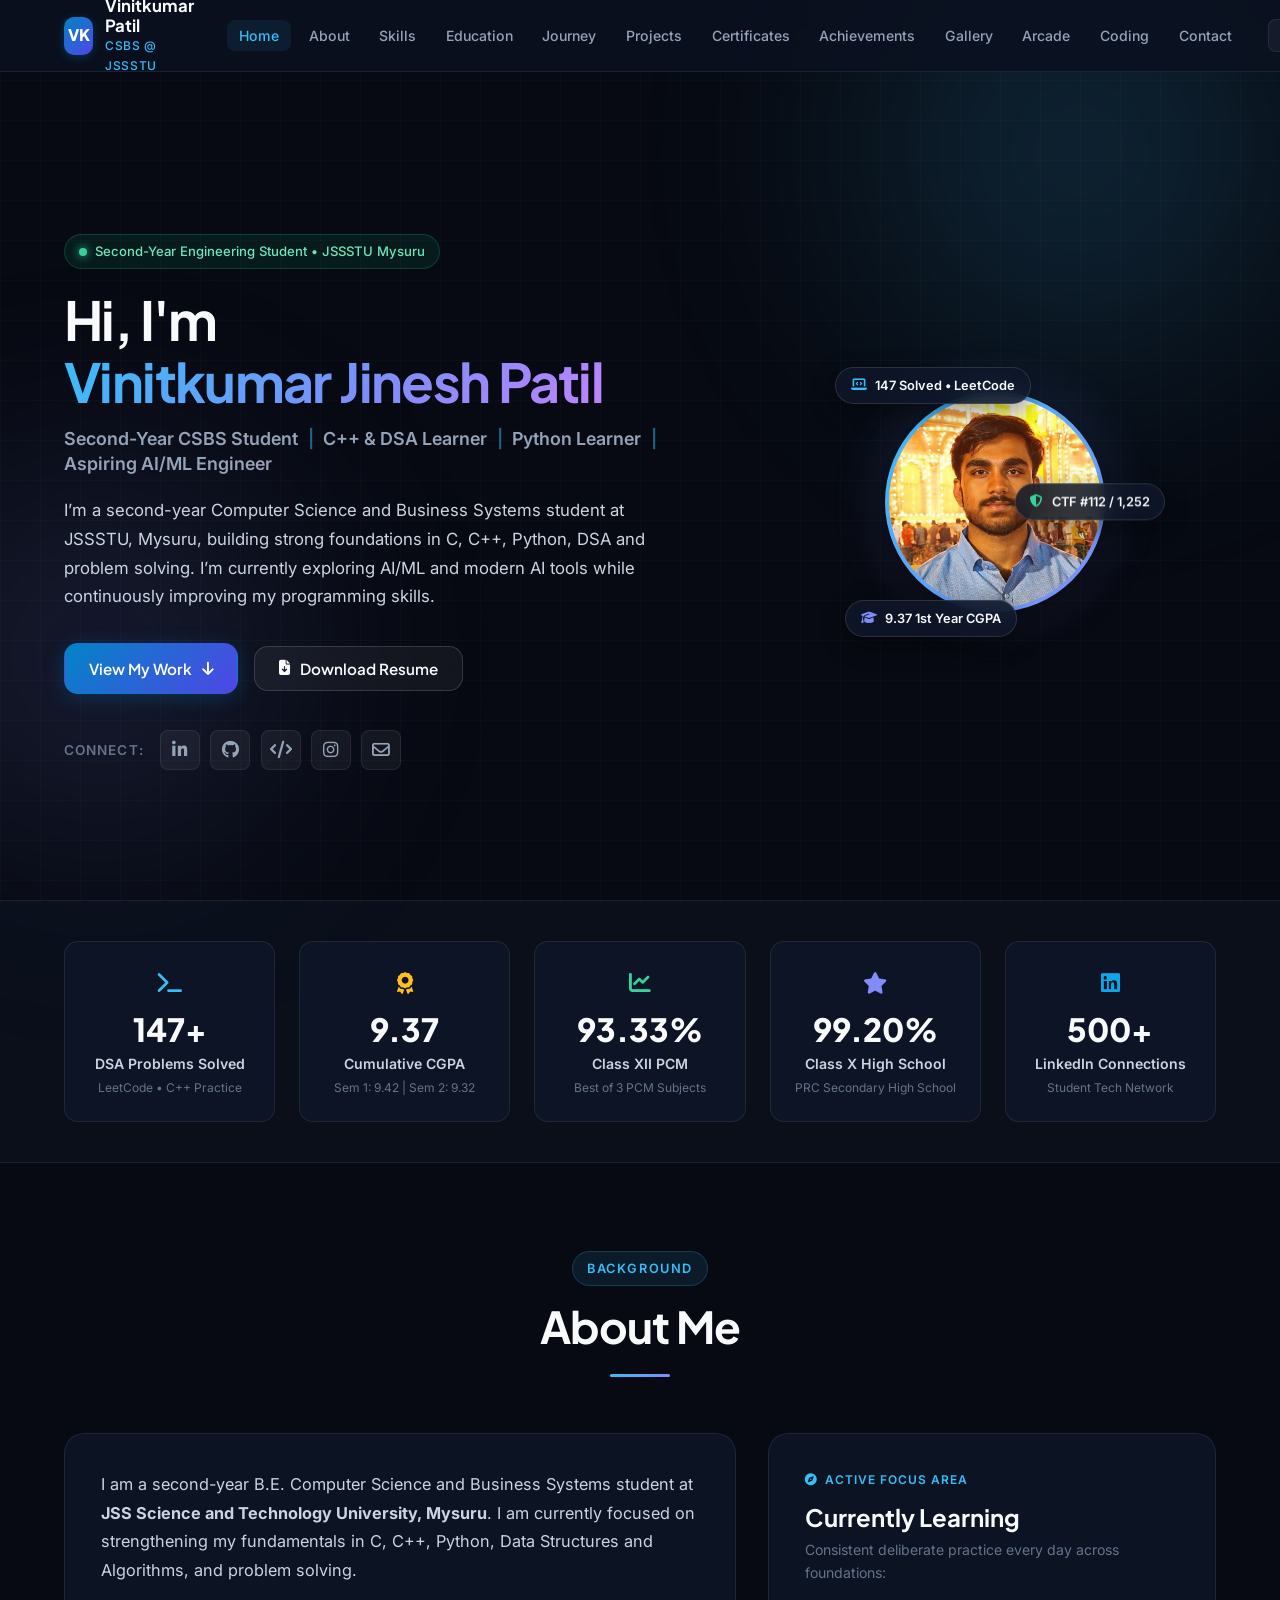
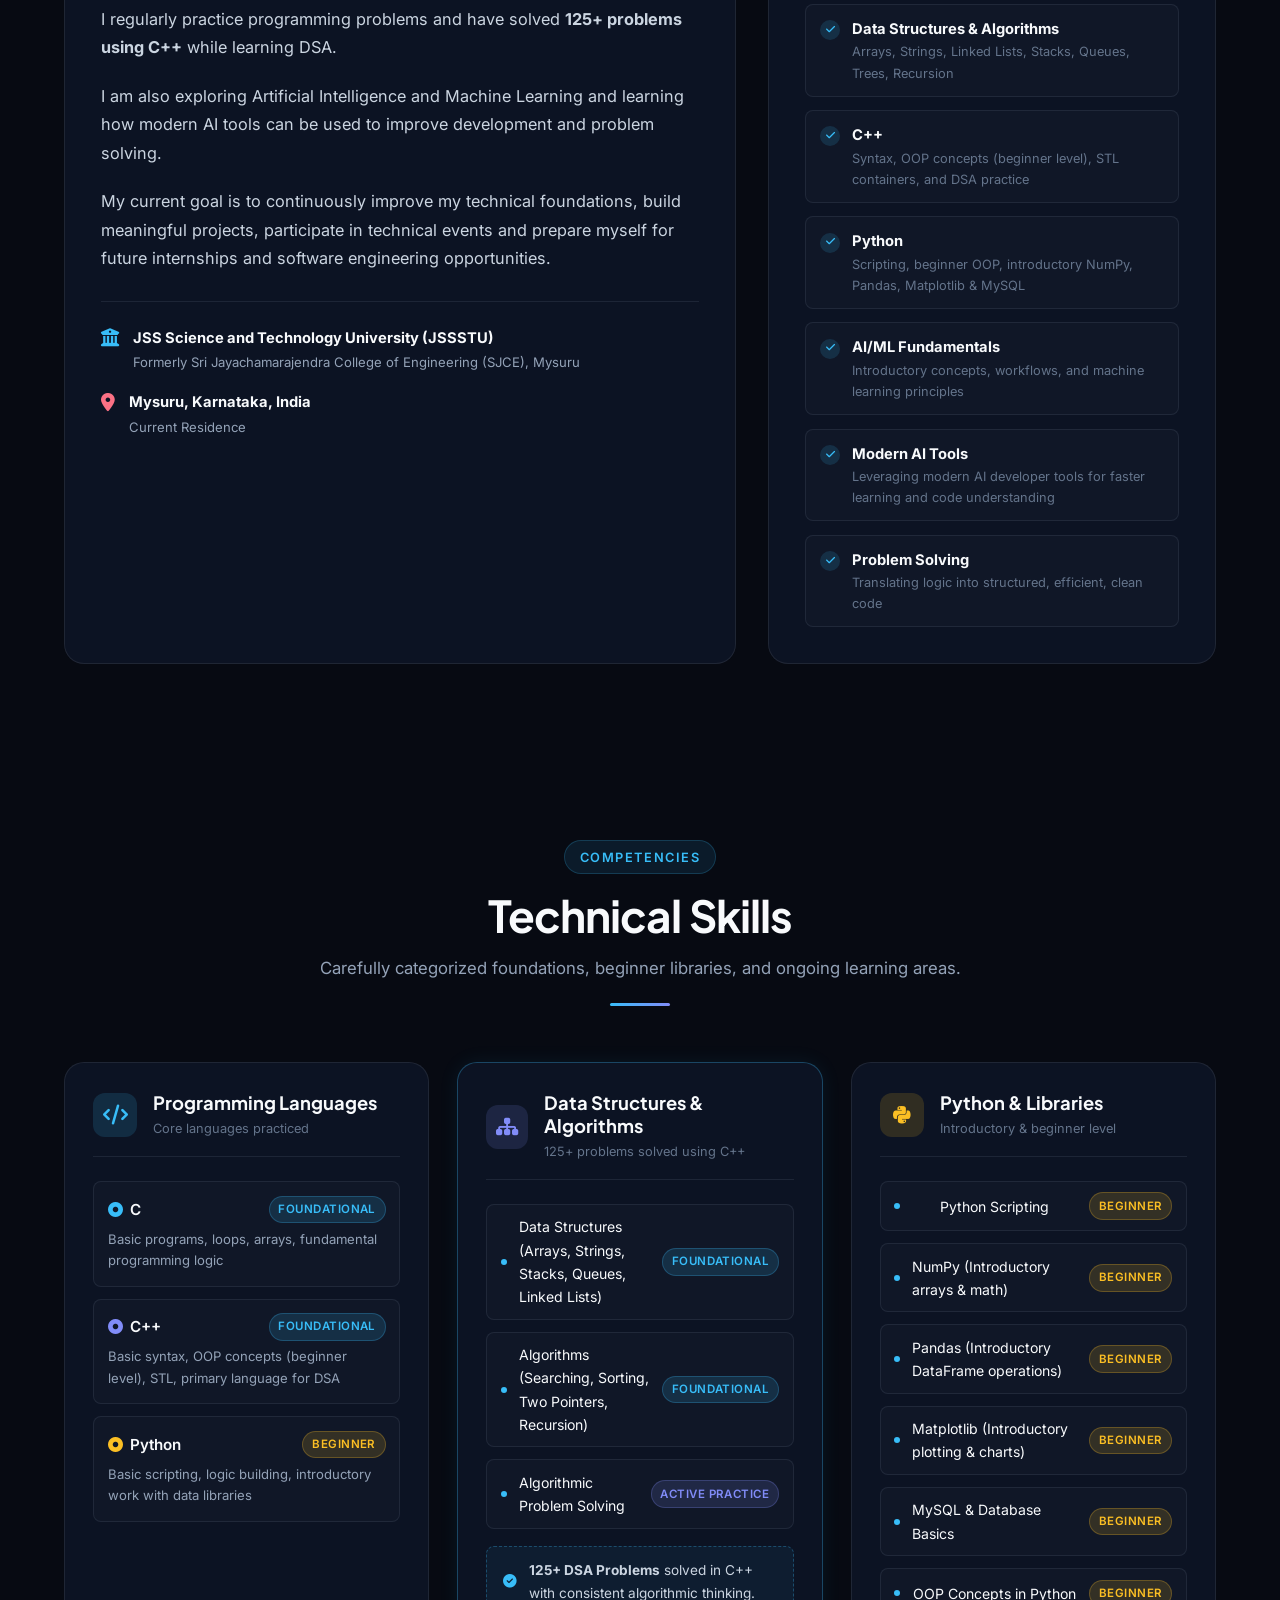
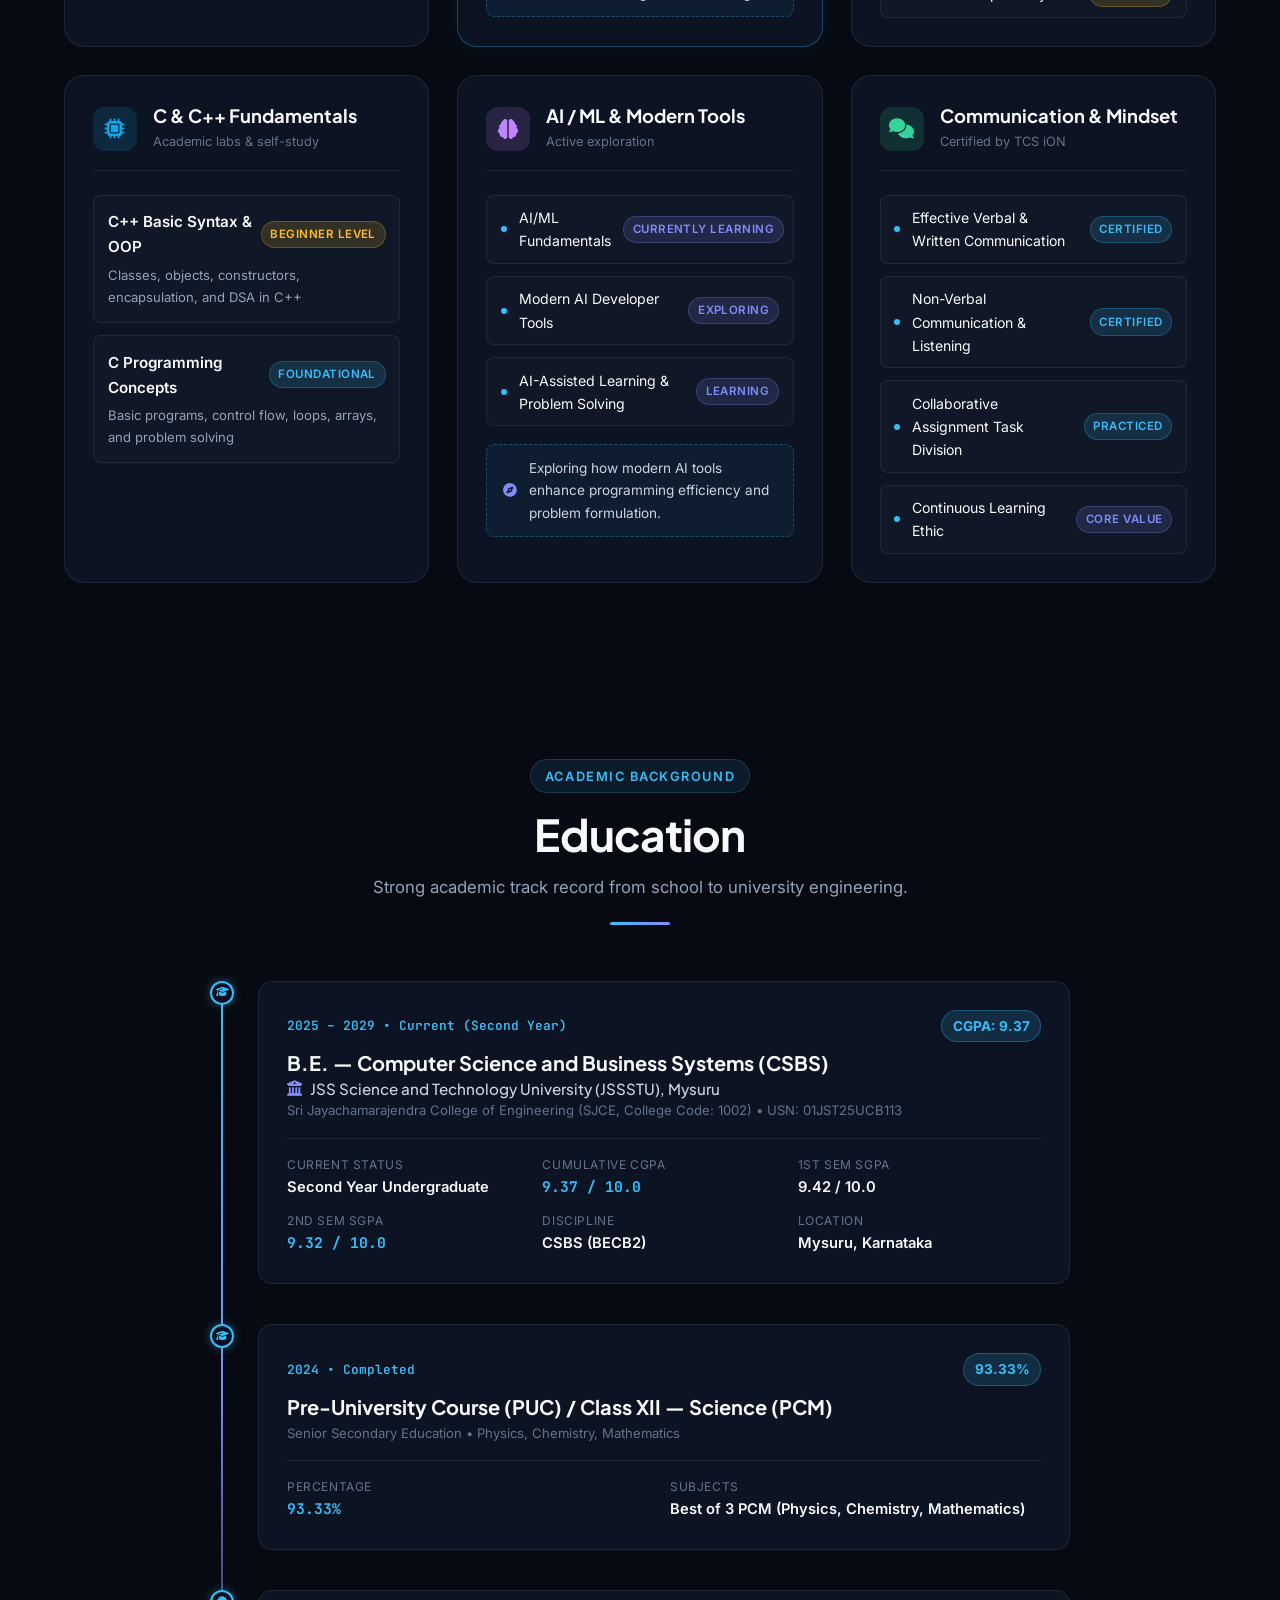
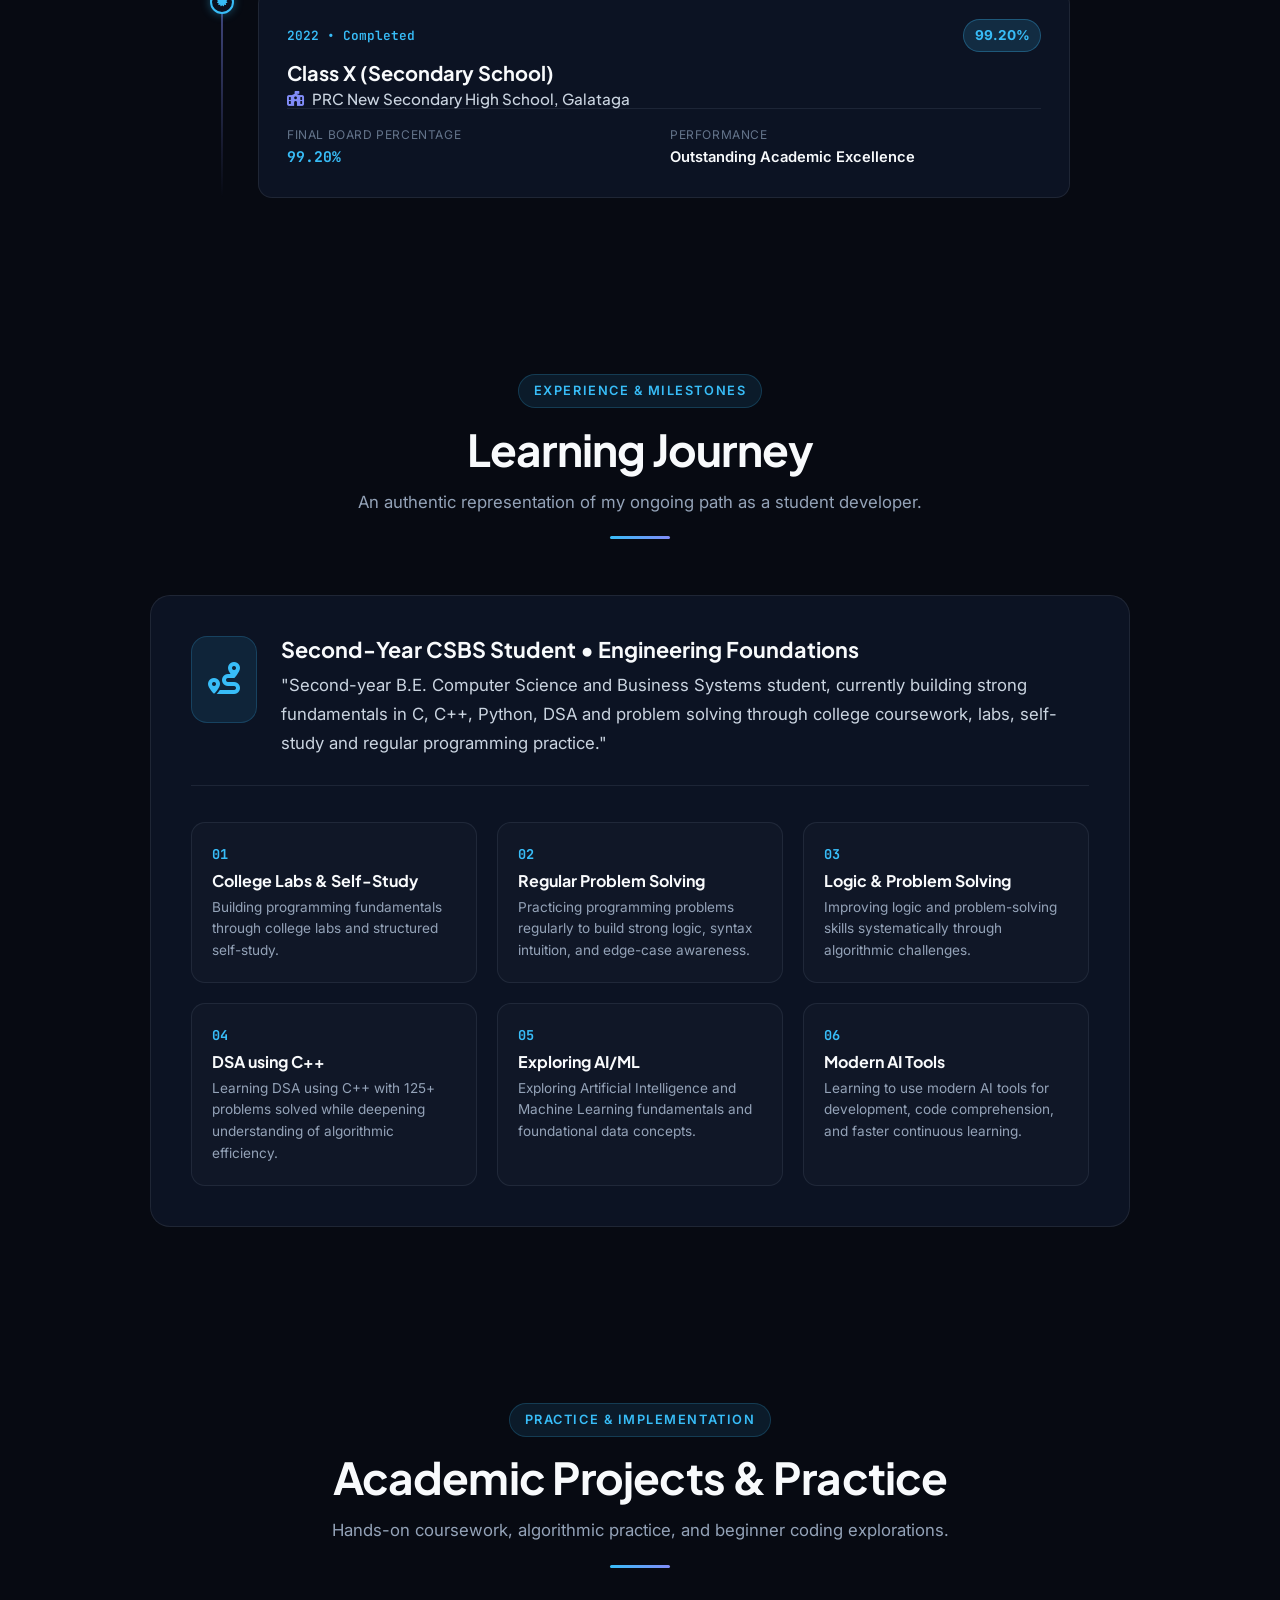
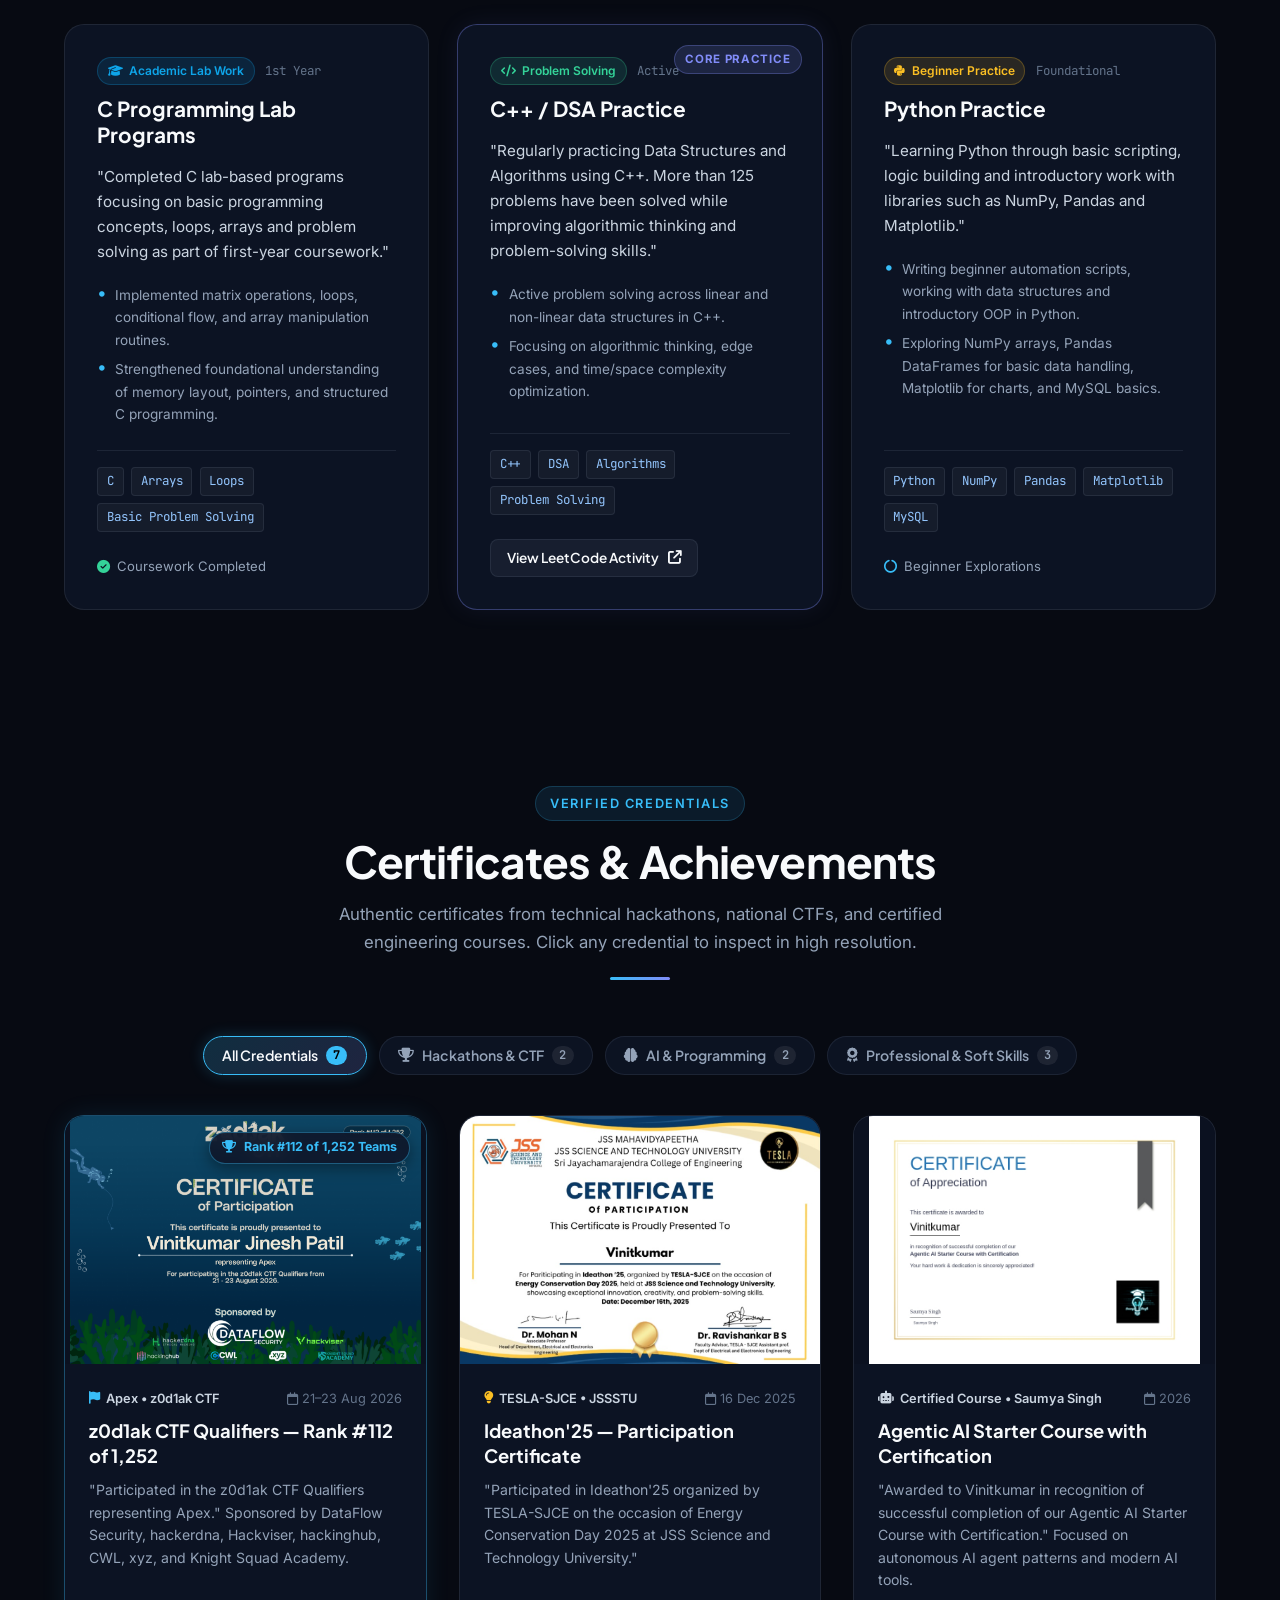
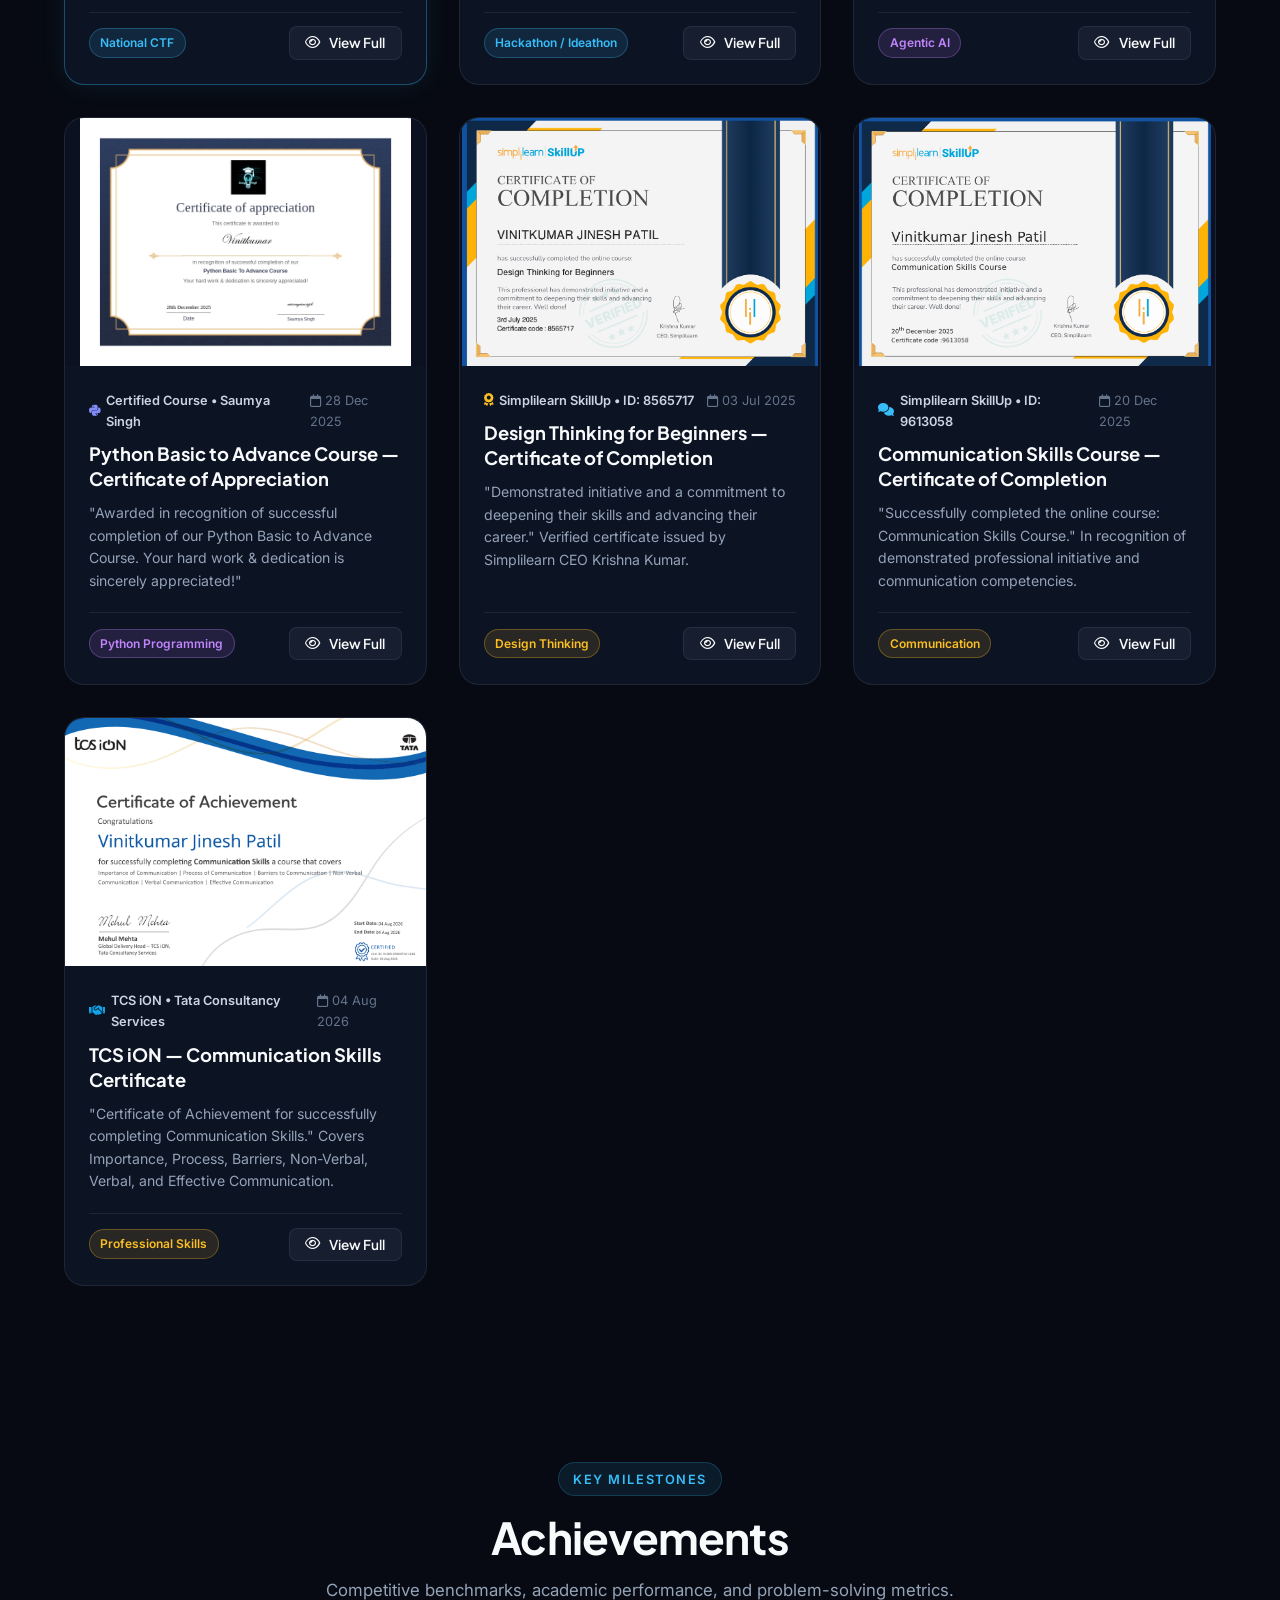
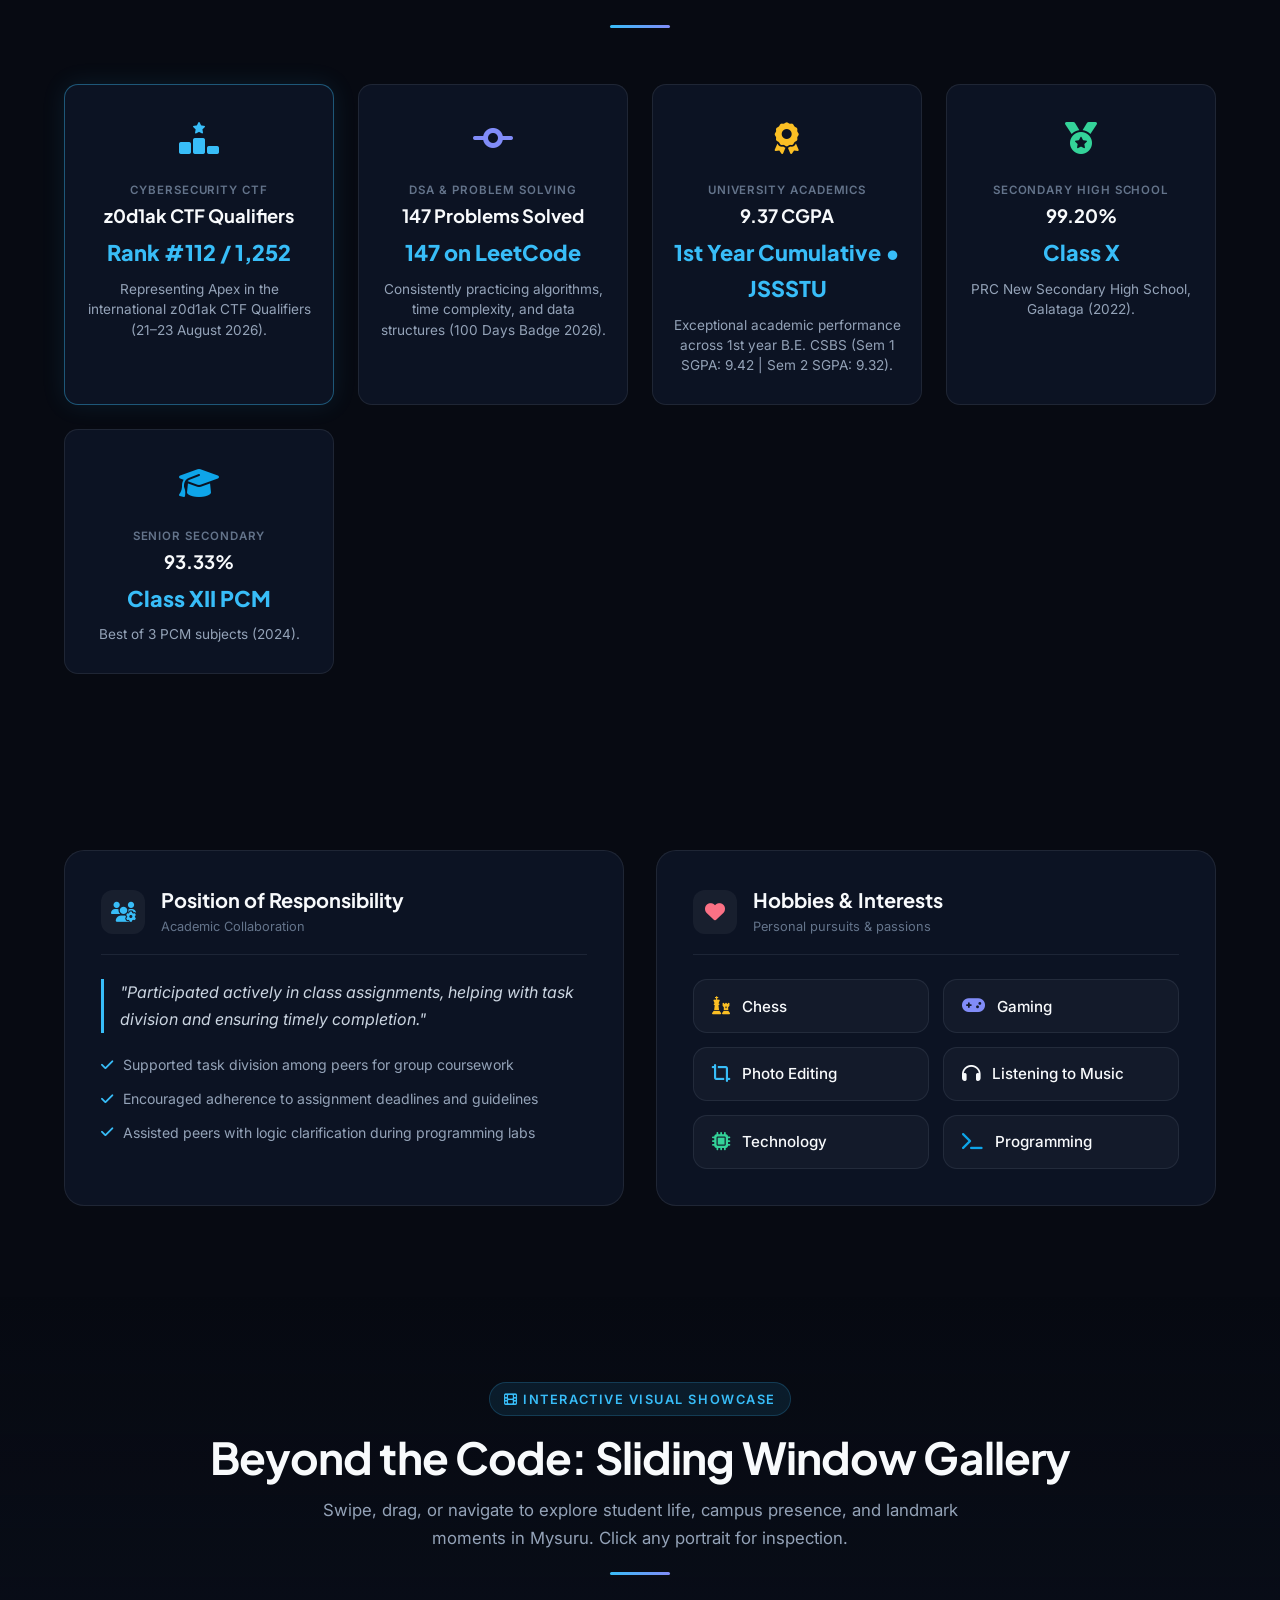
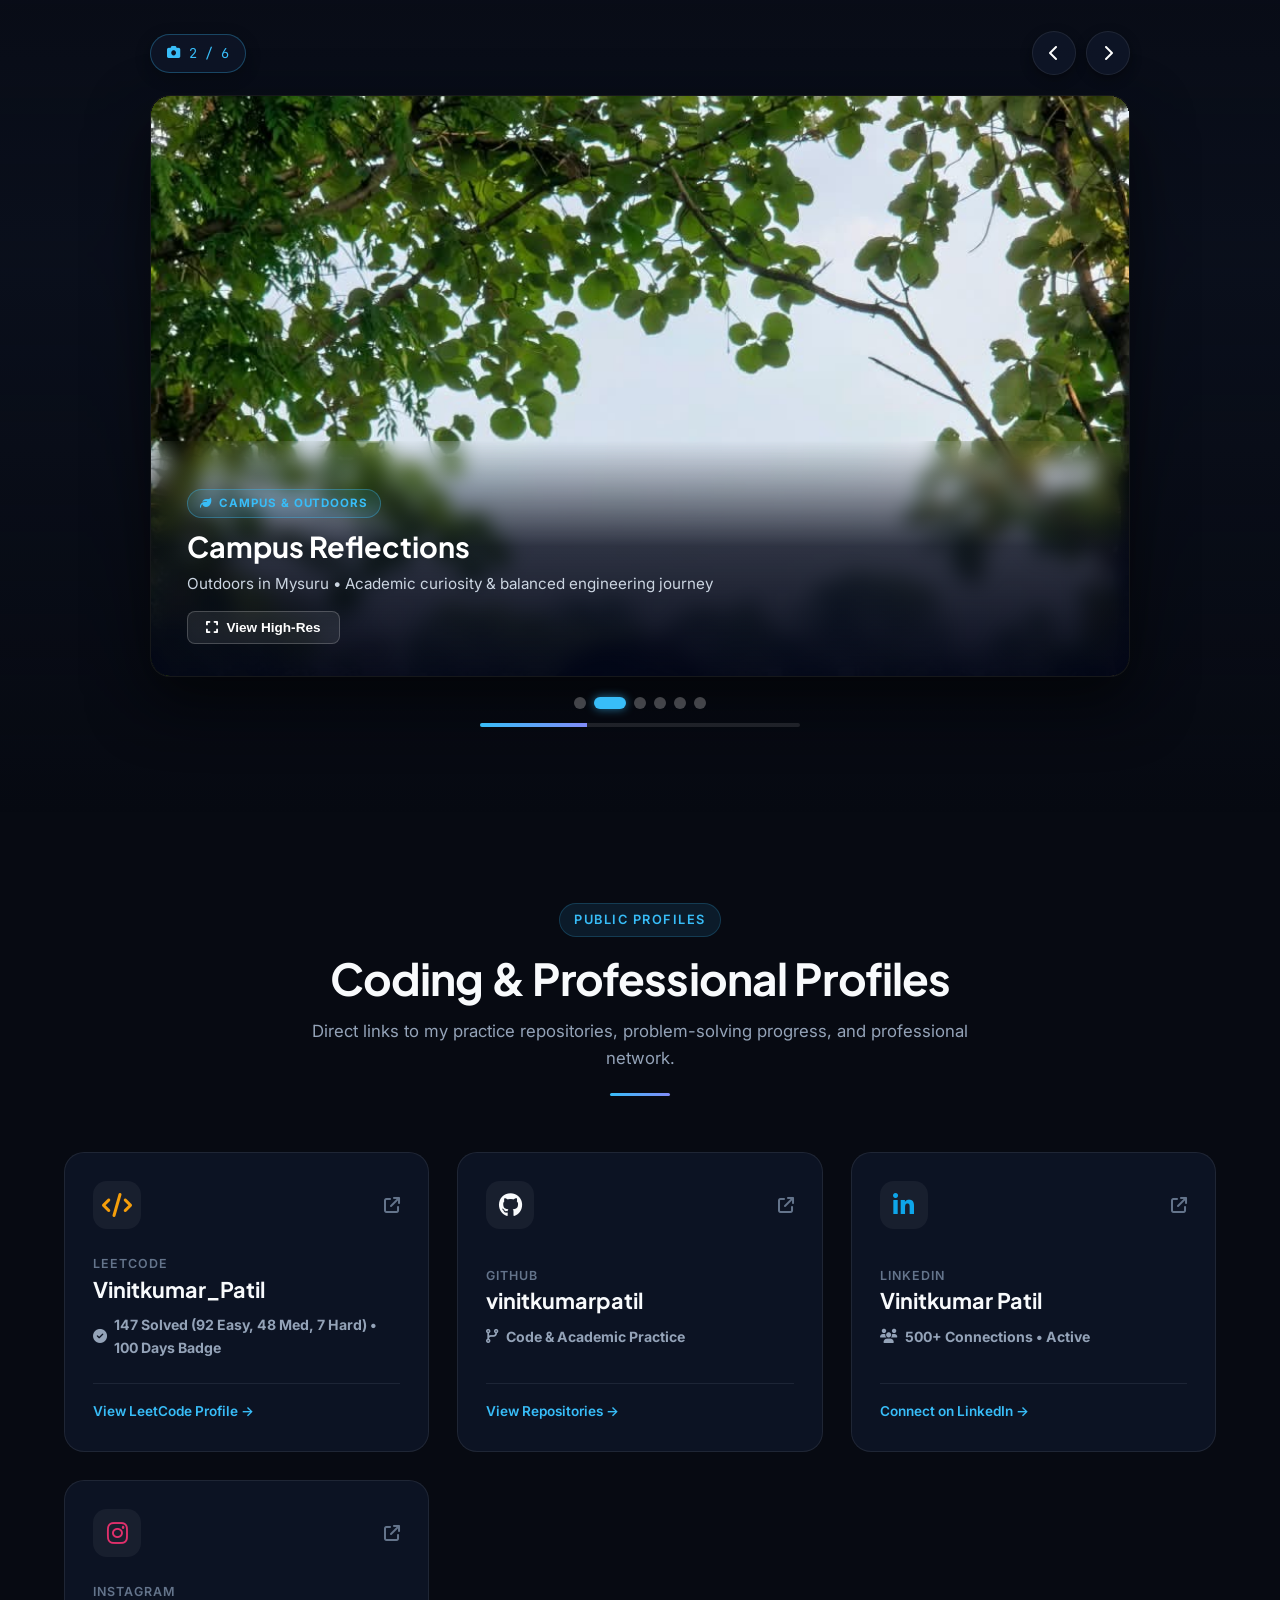
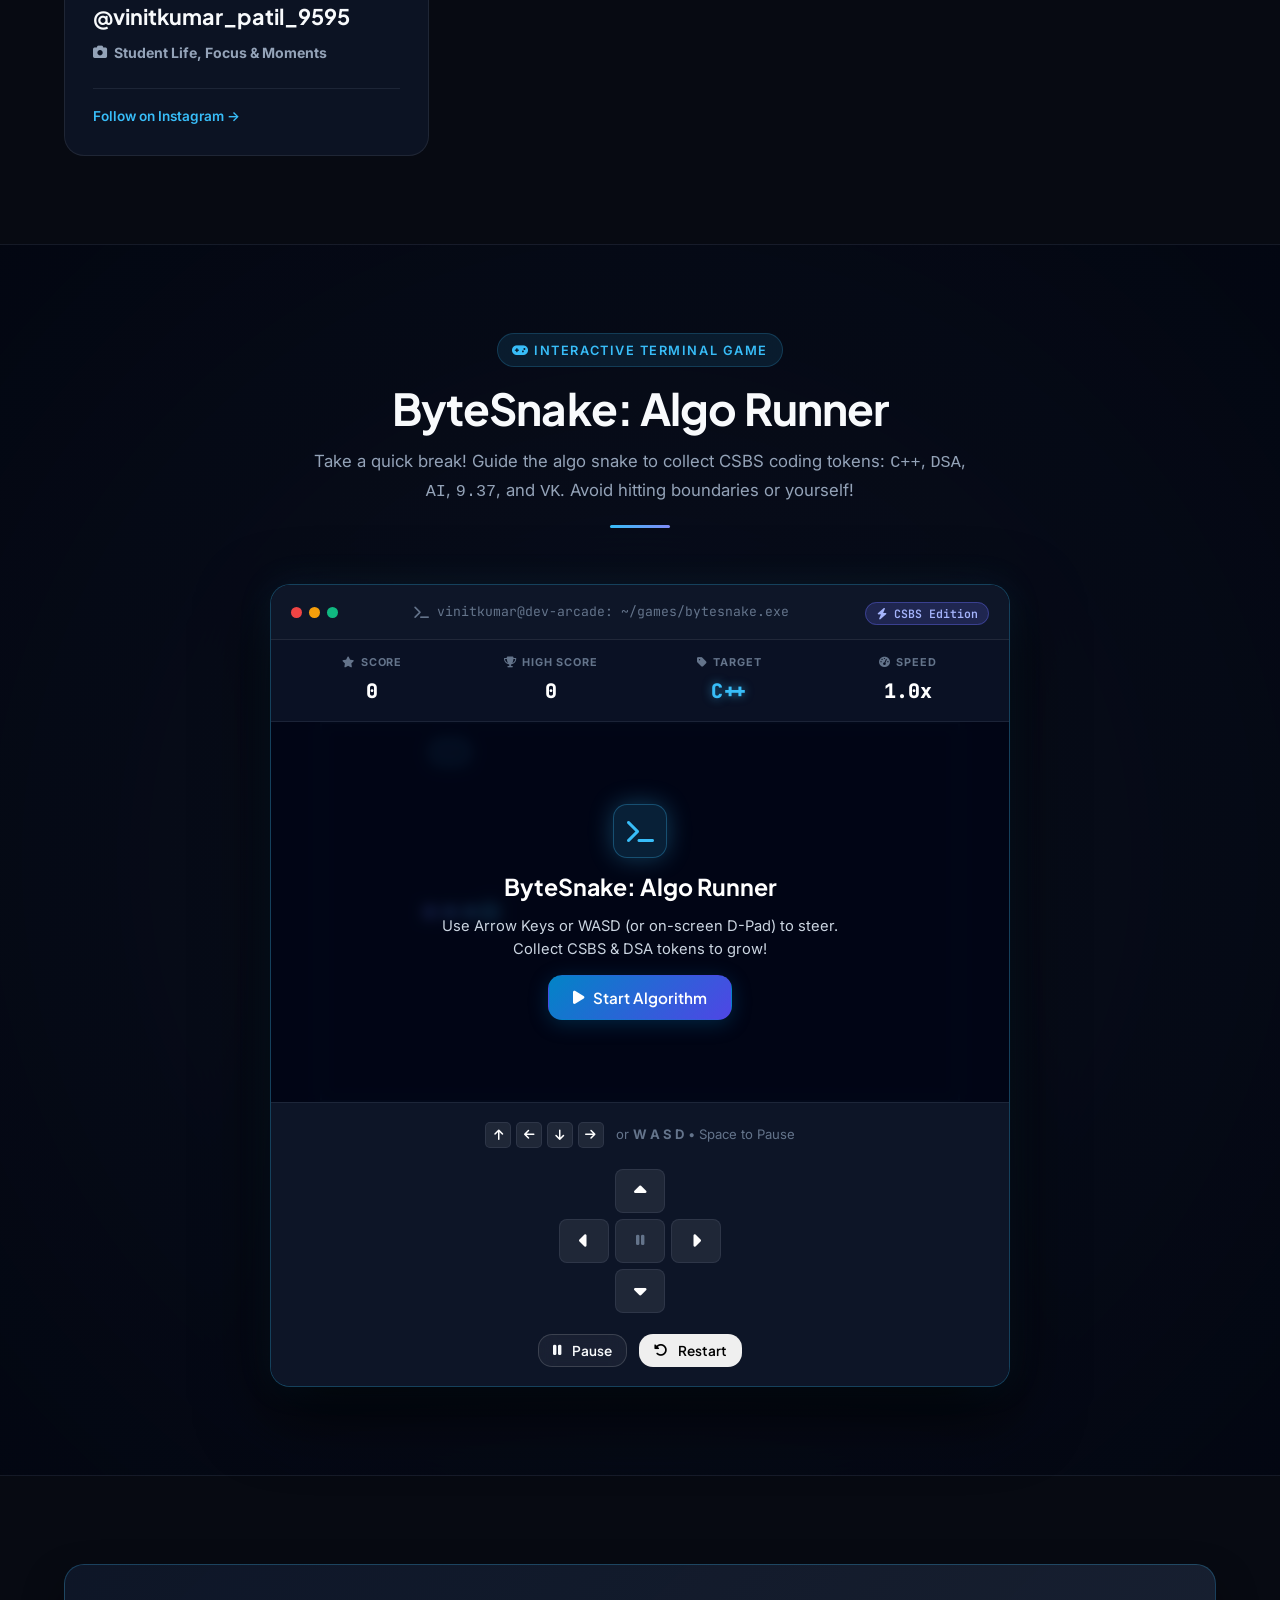
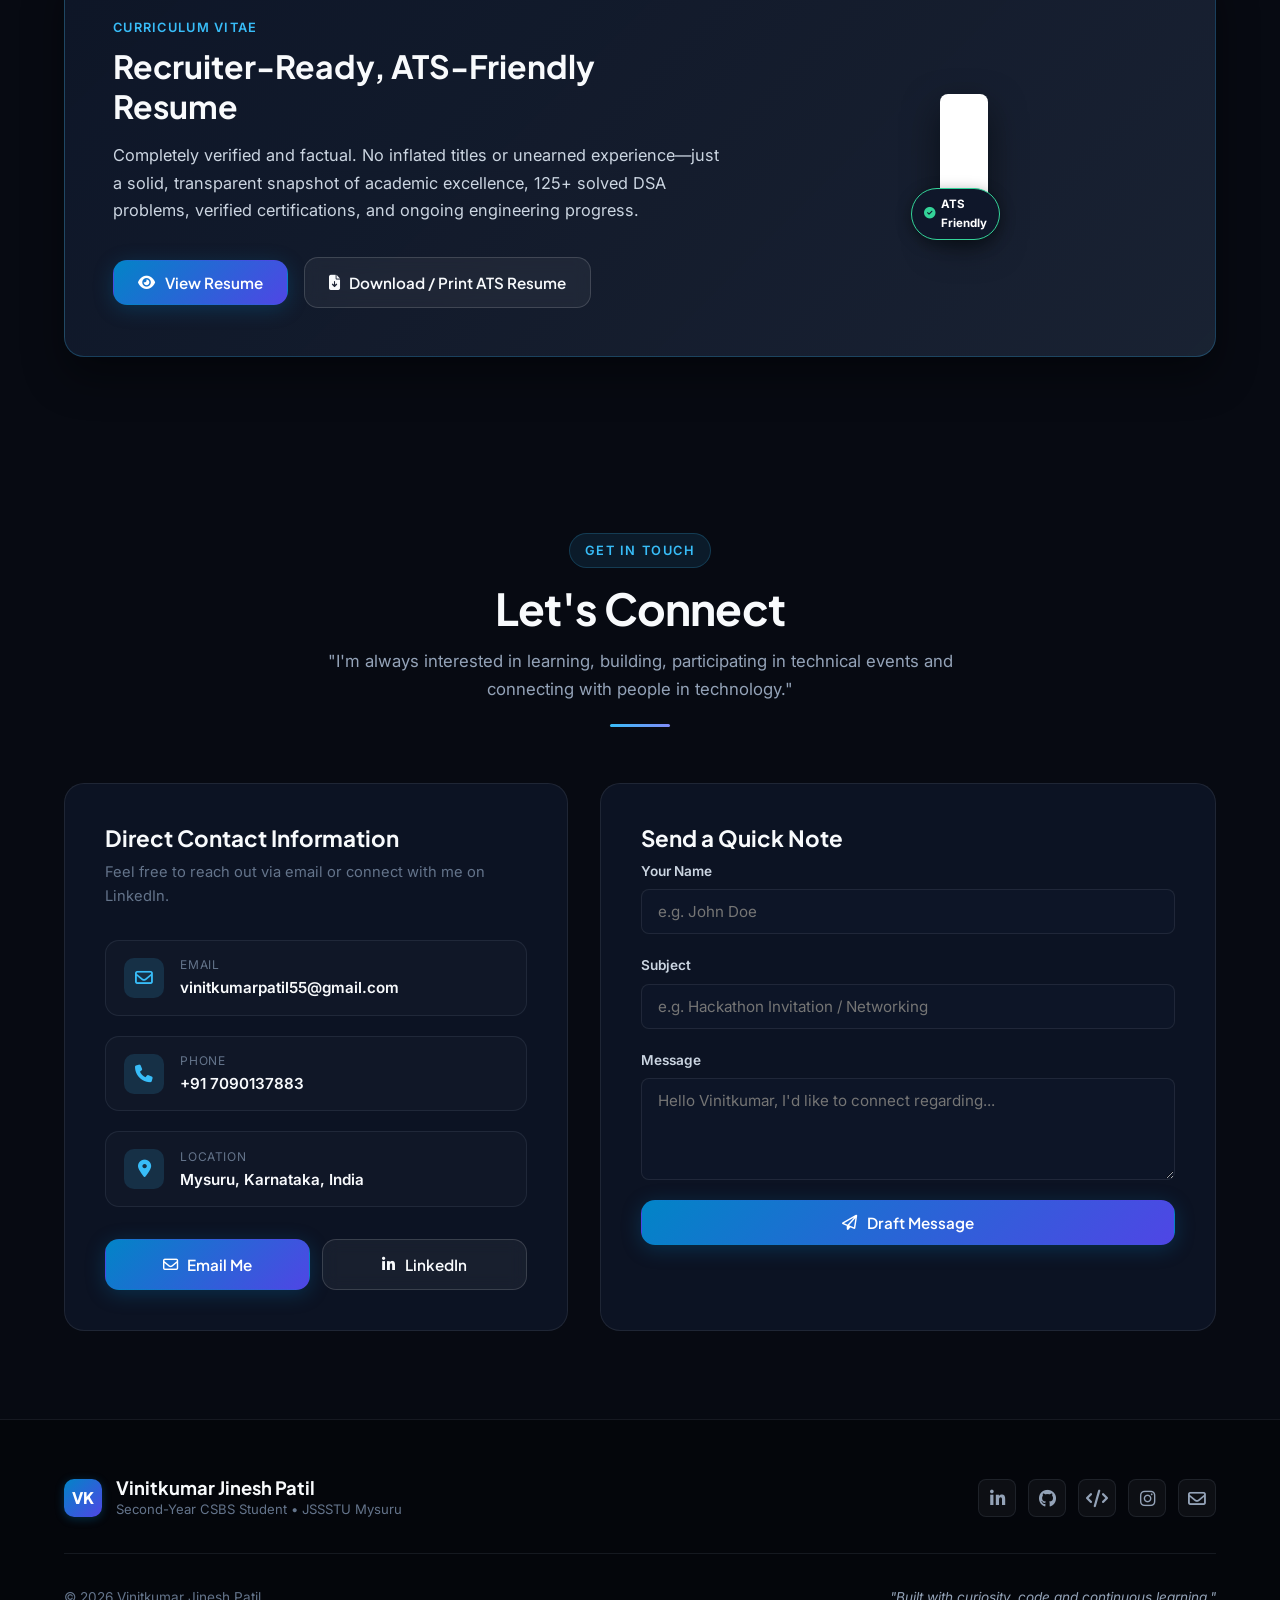
==== commit 4915a0b3: "Correct B.E. CSBS batch years to 2025 - 2029" ====
--- a/index.html
+++ b/index.html
@@ -554,7 +554,7 @@
             </div>
             <div class="timeline-content">
               <div class="timeline-header">
-                <div class="timeline-date-badge">2024 &ndash; 2028 &bull; Current (Second Year)</div>
+                <div class="timeline-date-badge">2025 &ndash; 2029 &bull; Current (Second Year)</div>
                 <span class="badge-accent">CGPA: 9.37</span>
               </div>
               <h3 class="timeline-title">B.E. &mdash; Computer Science and Business Systems (CSBS)</h3>
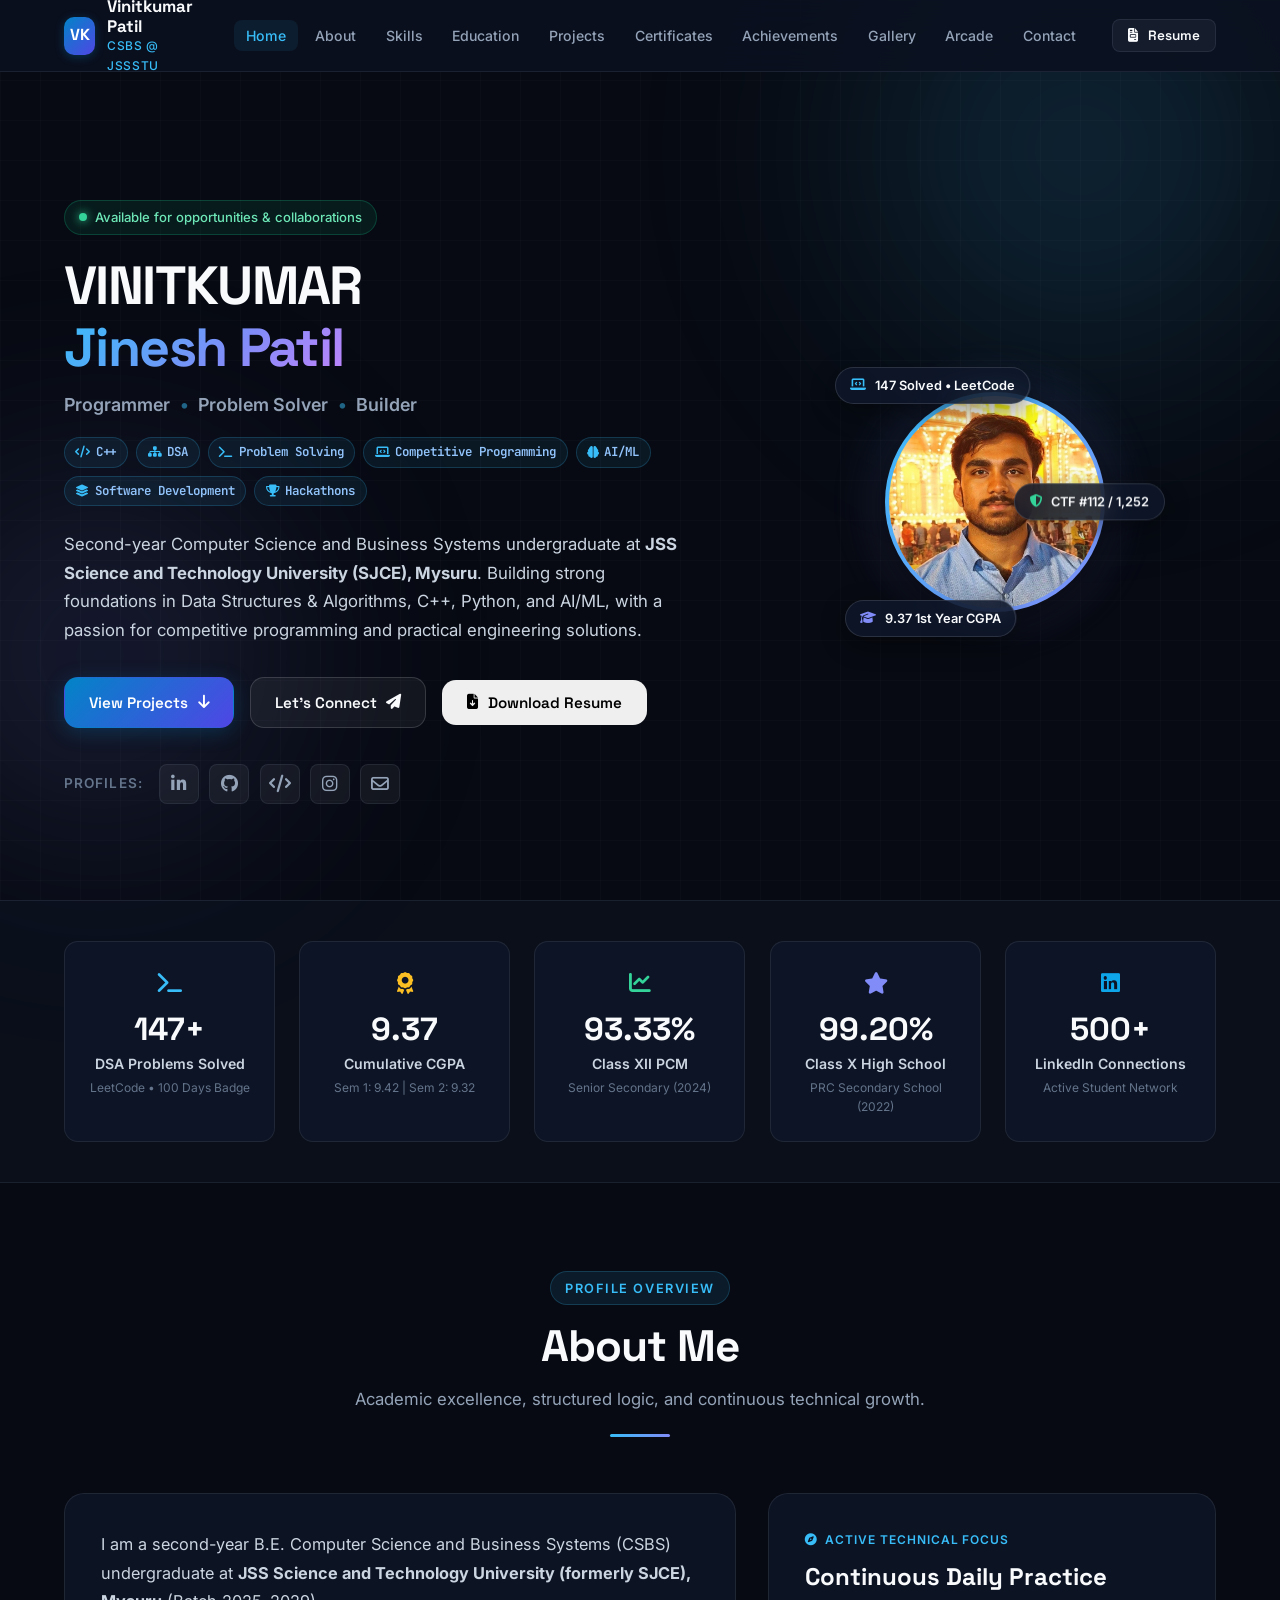
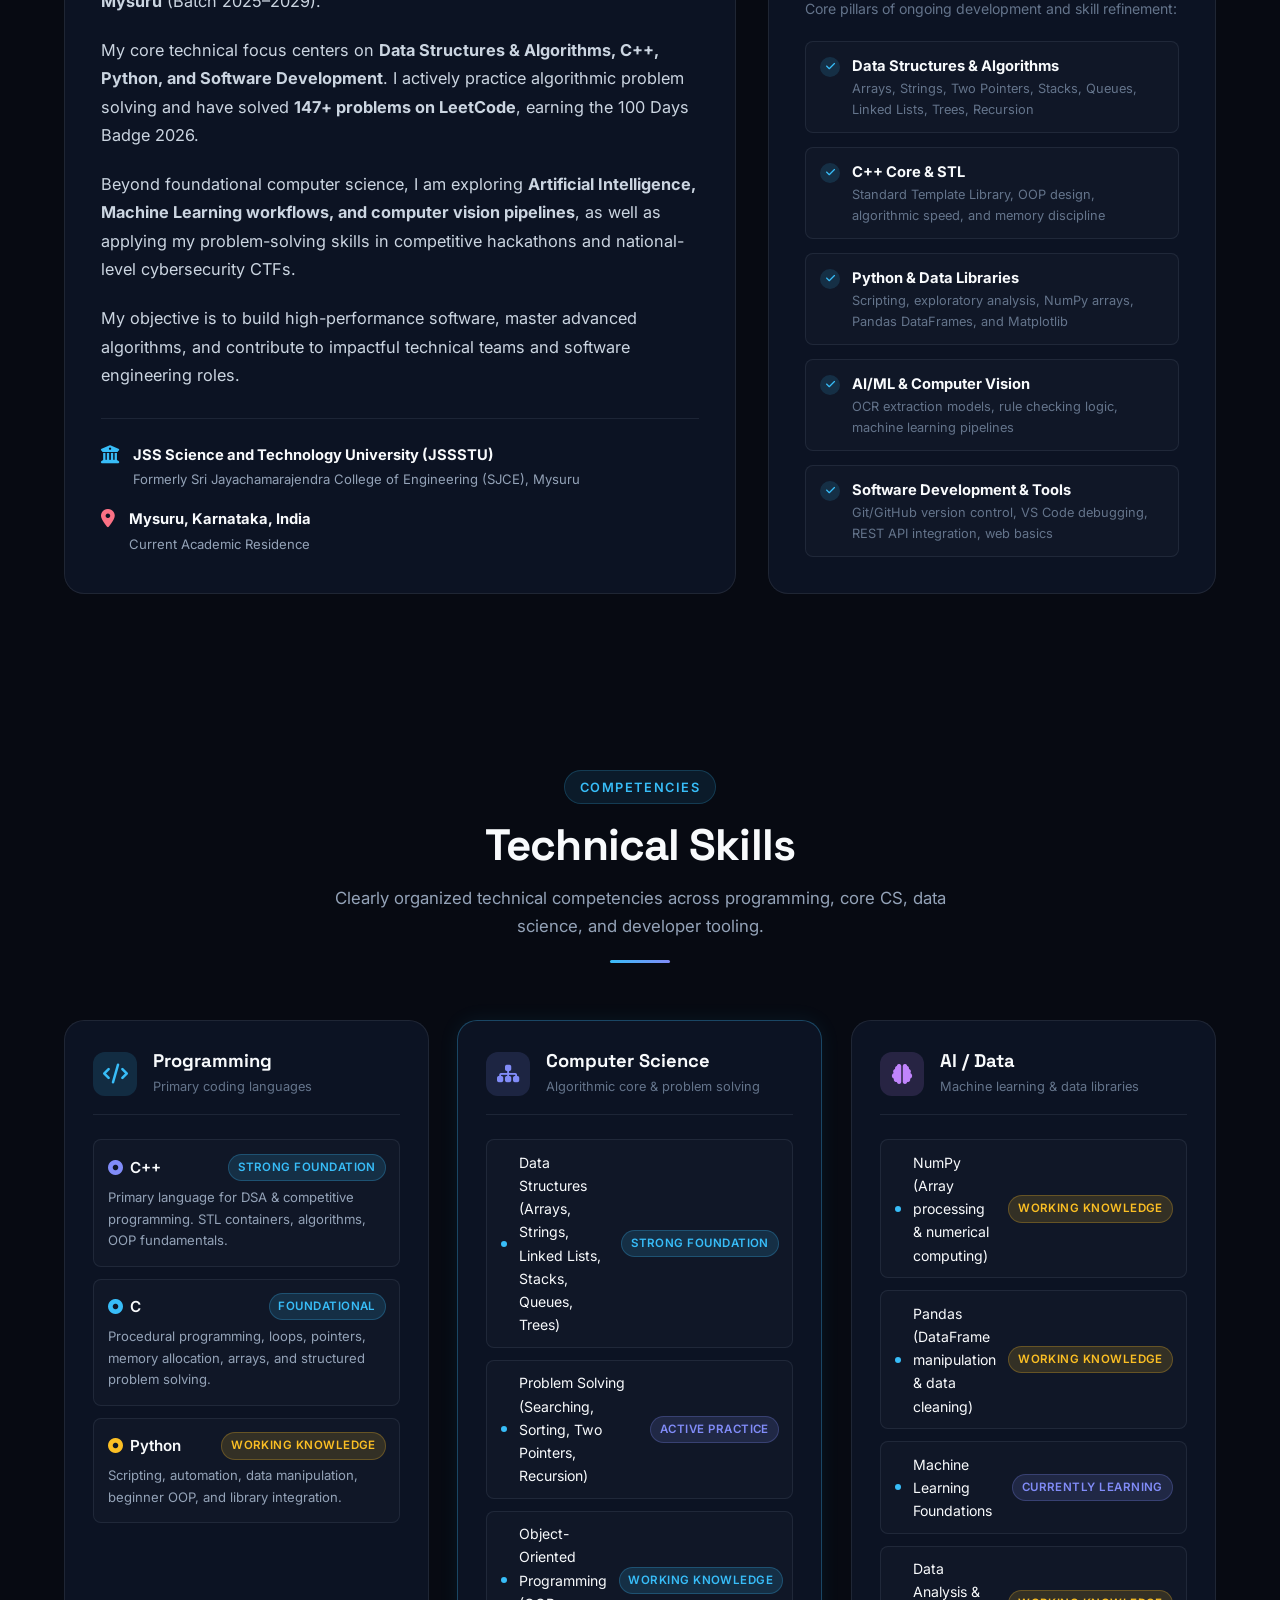
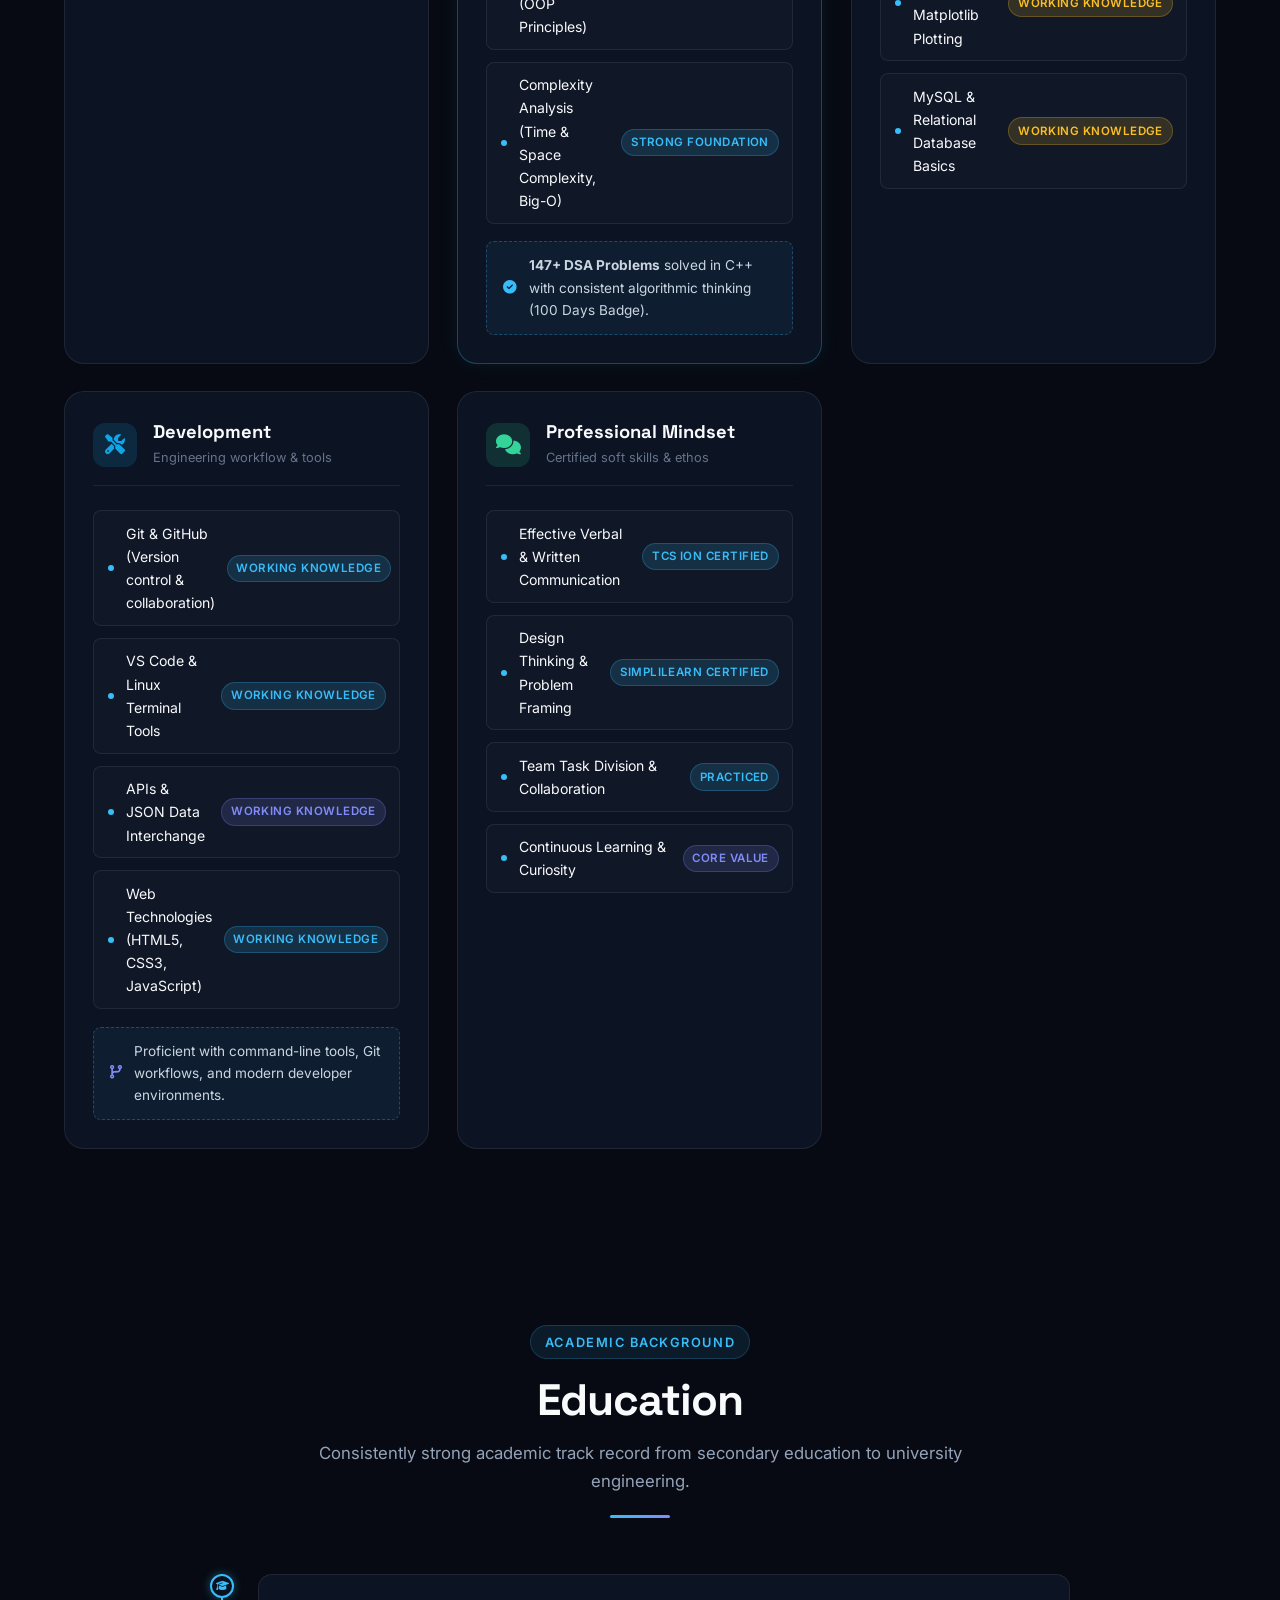
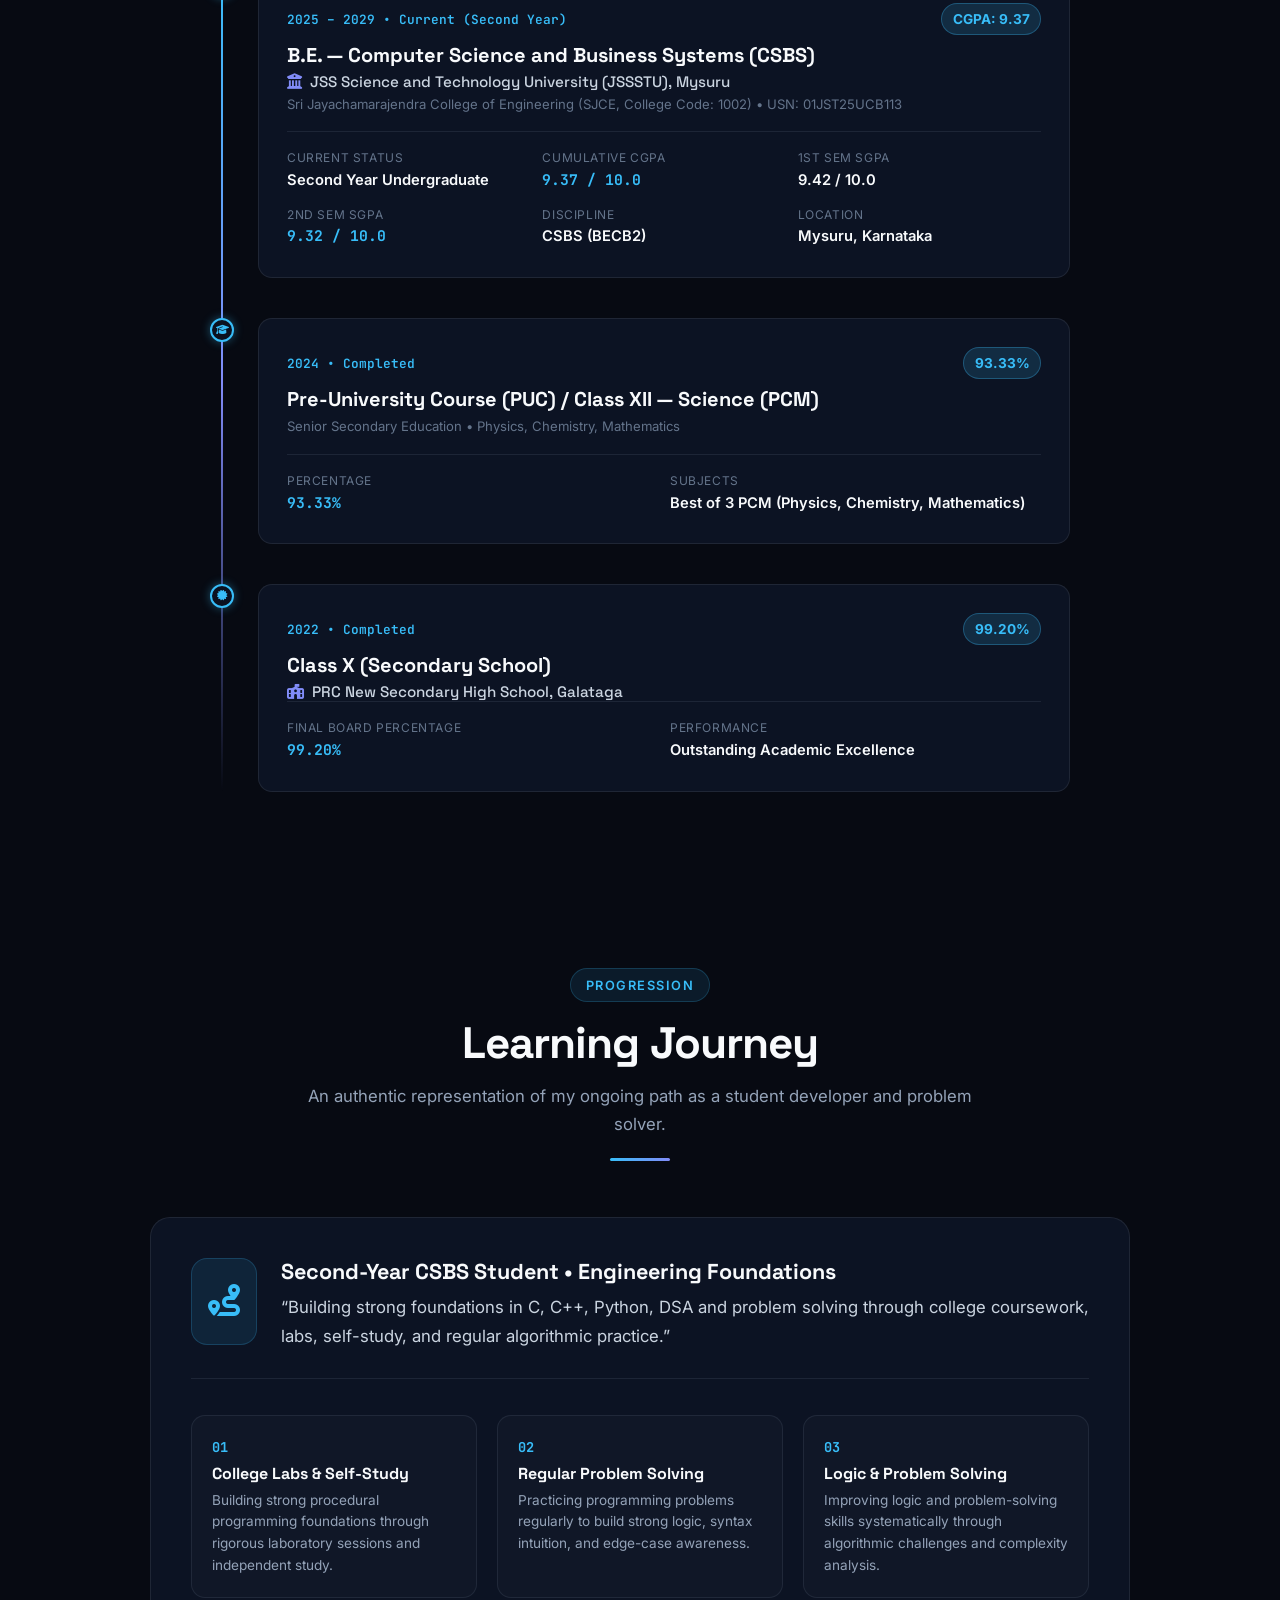
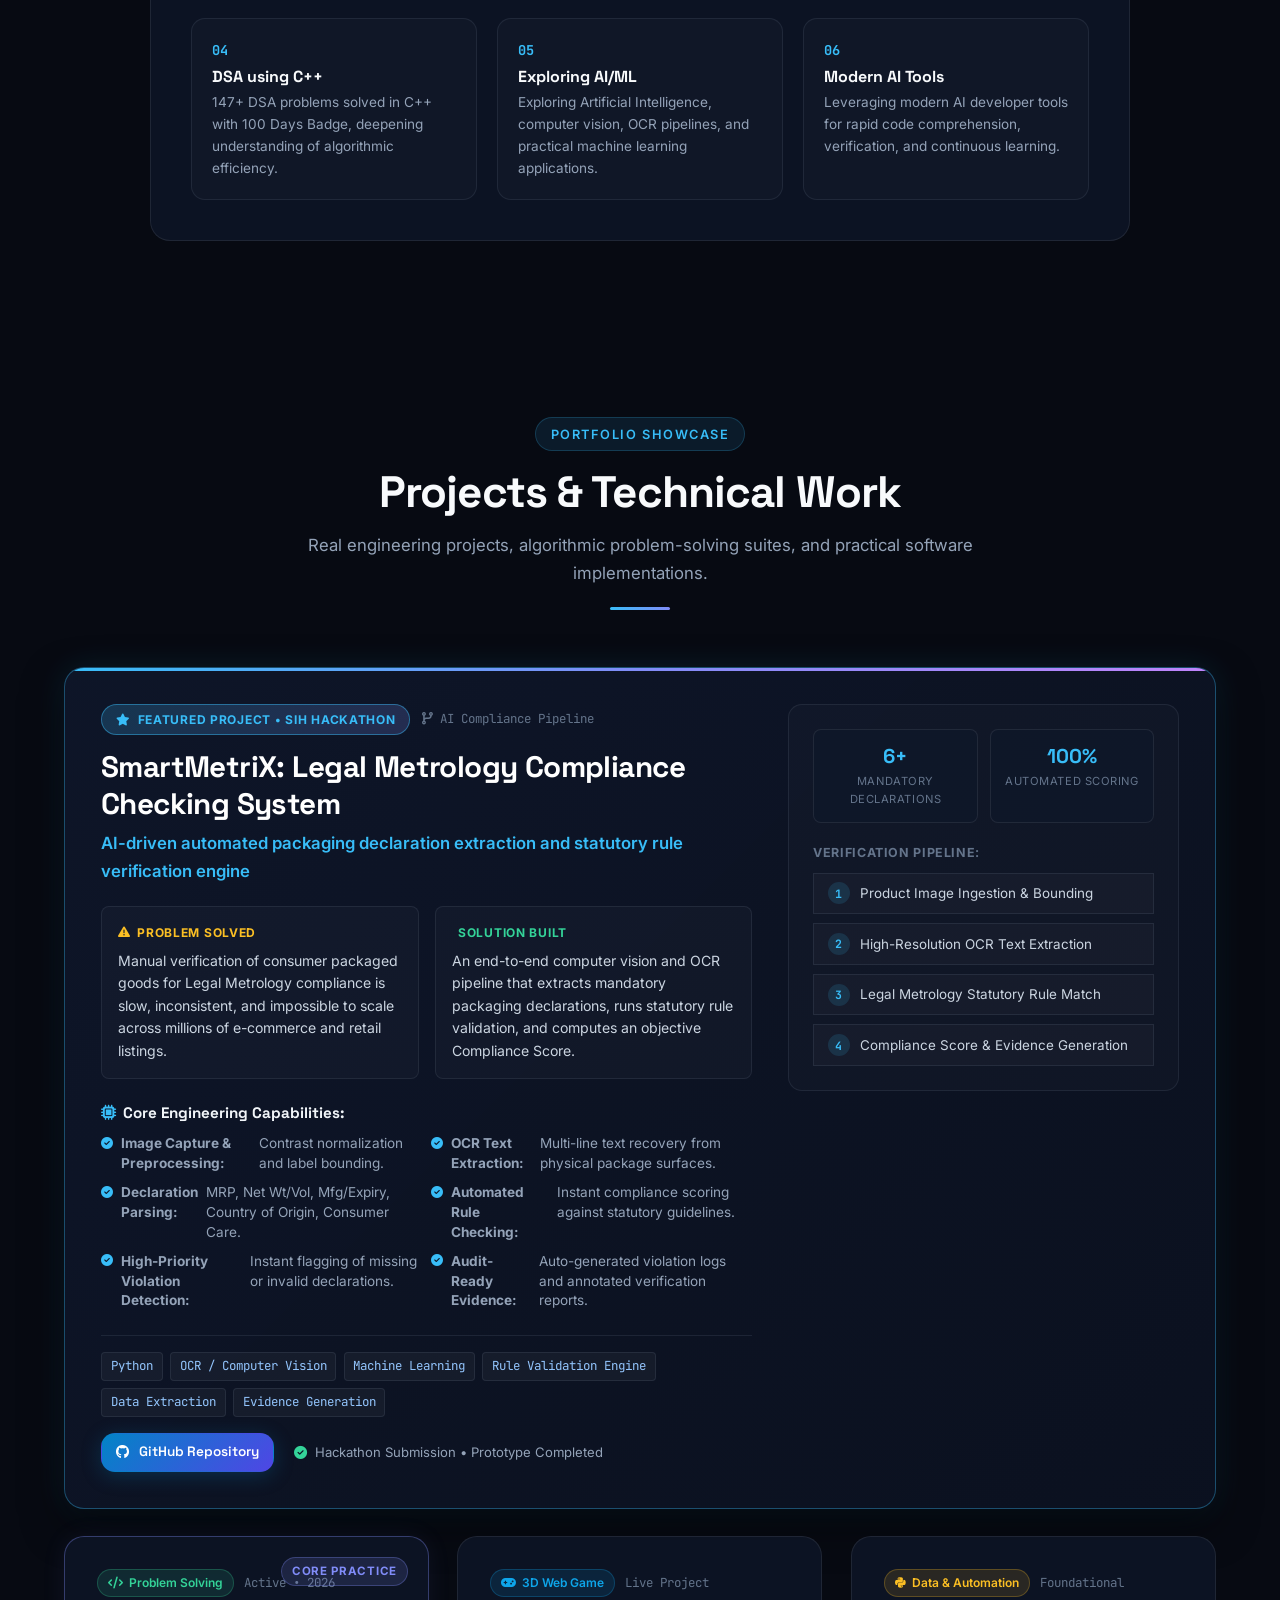
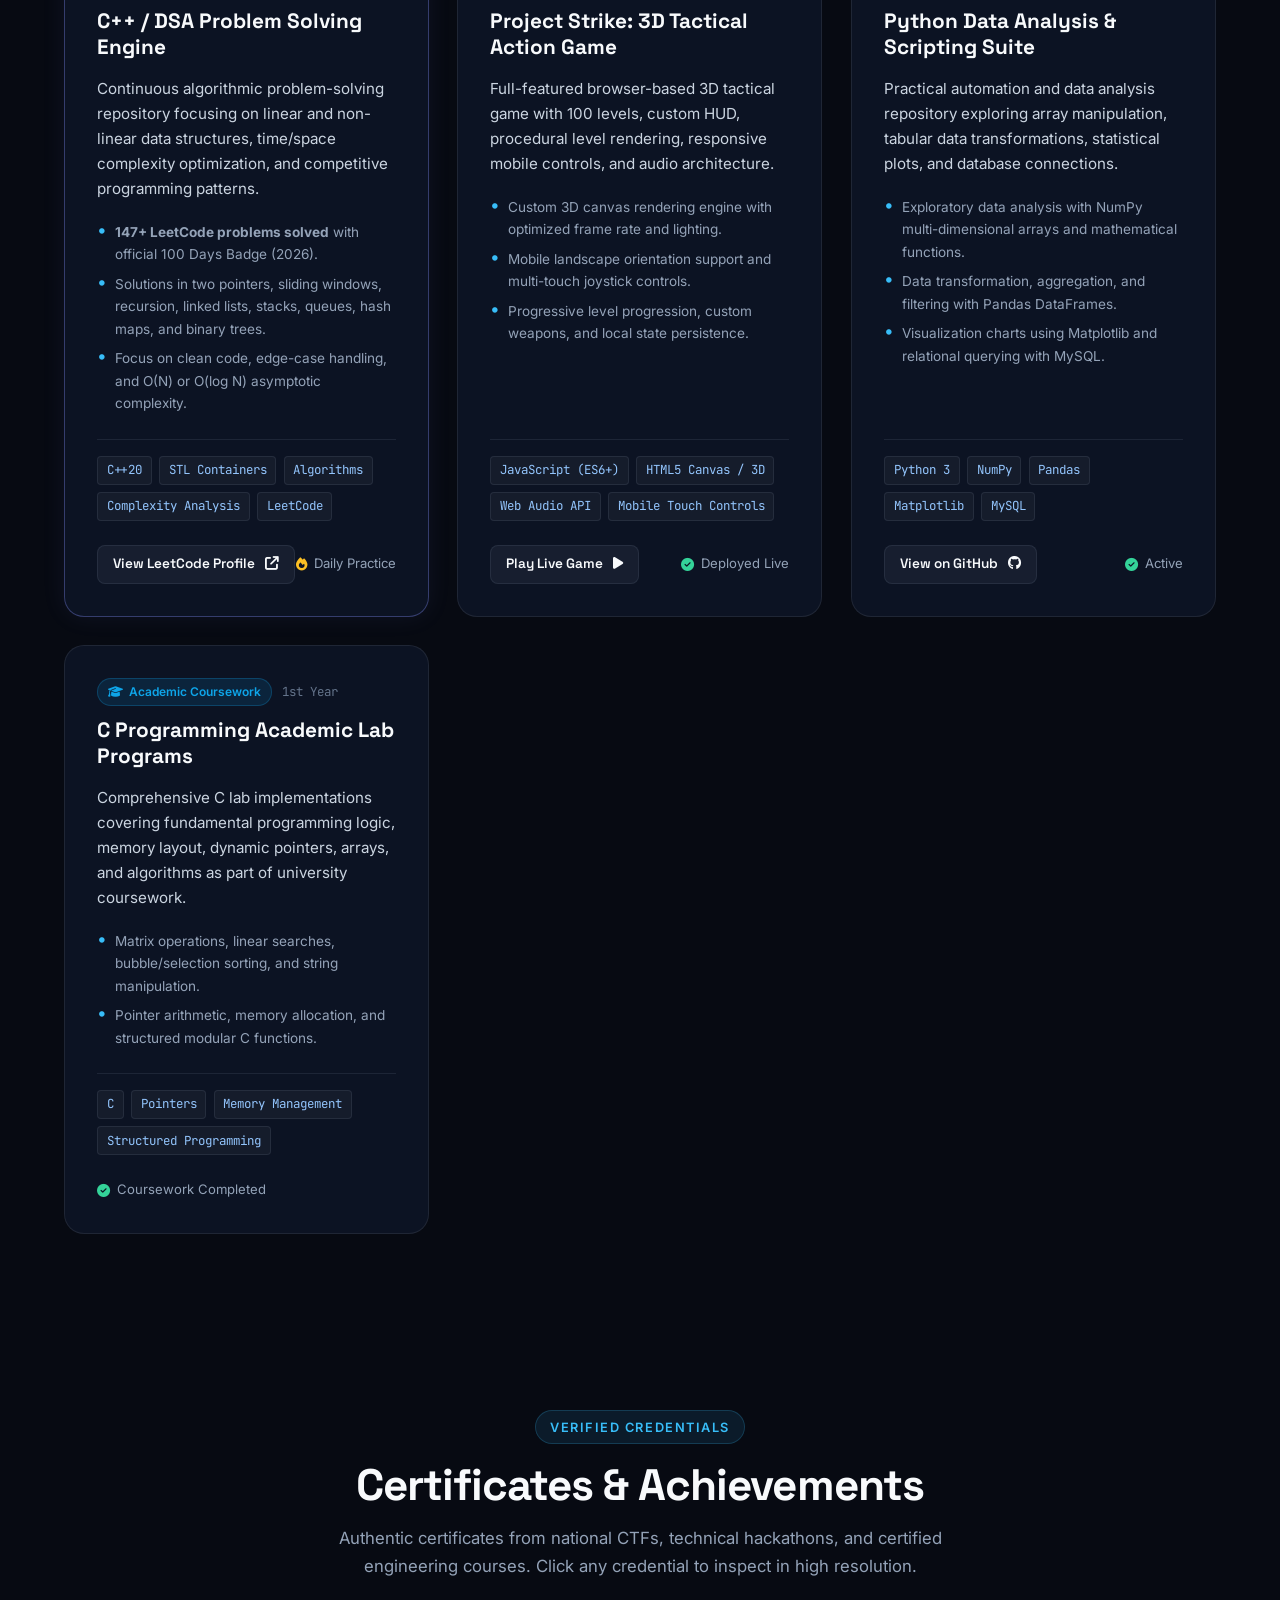
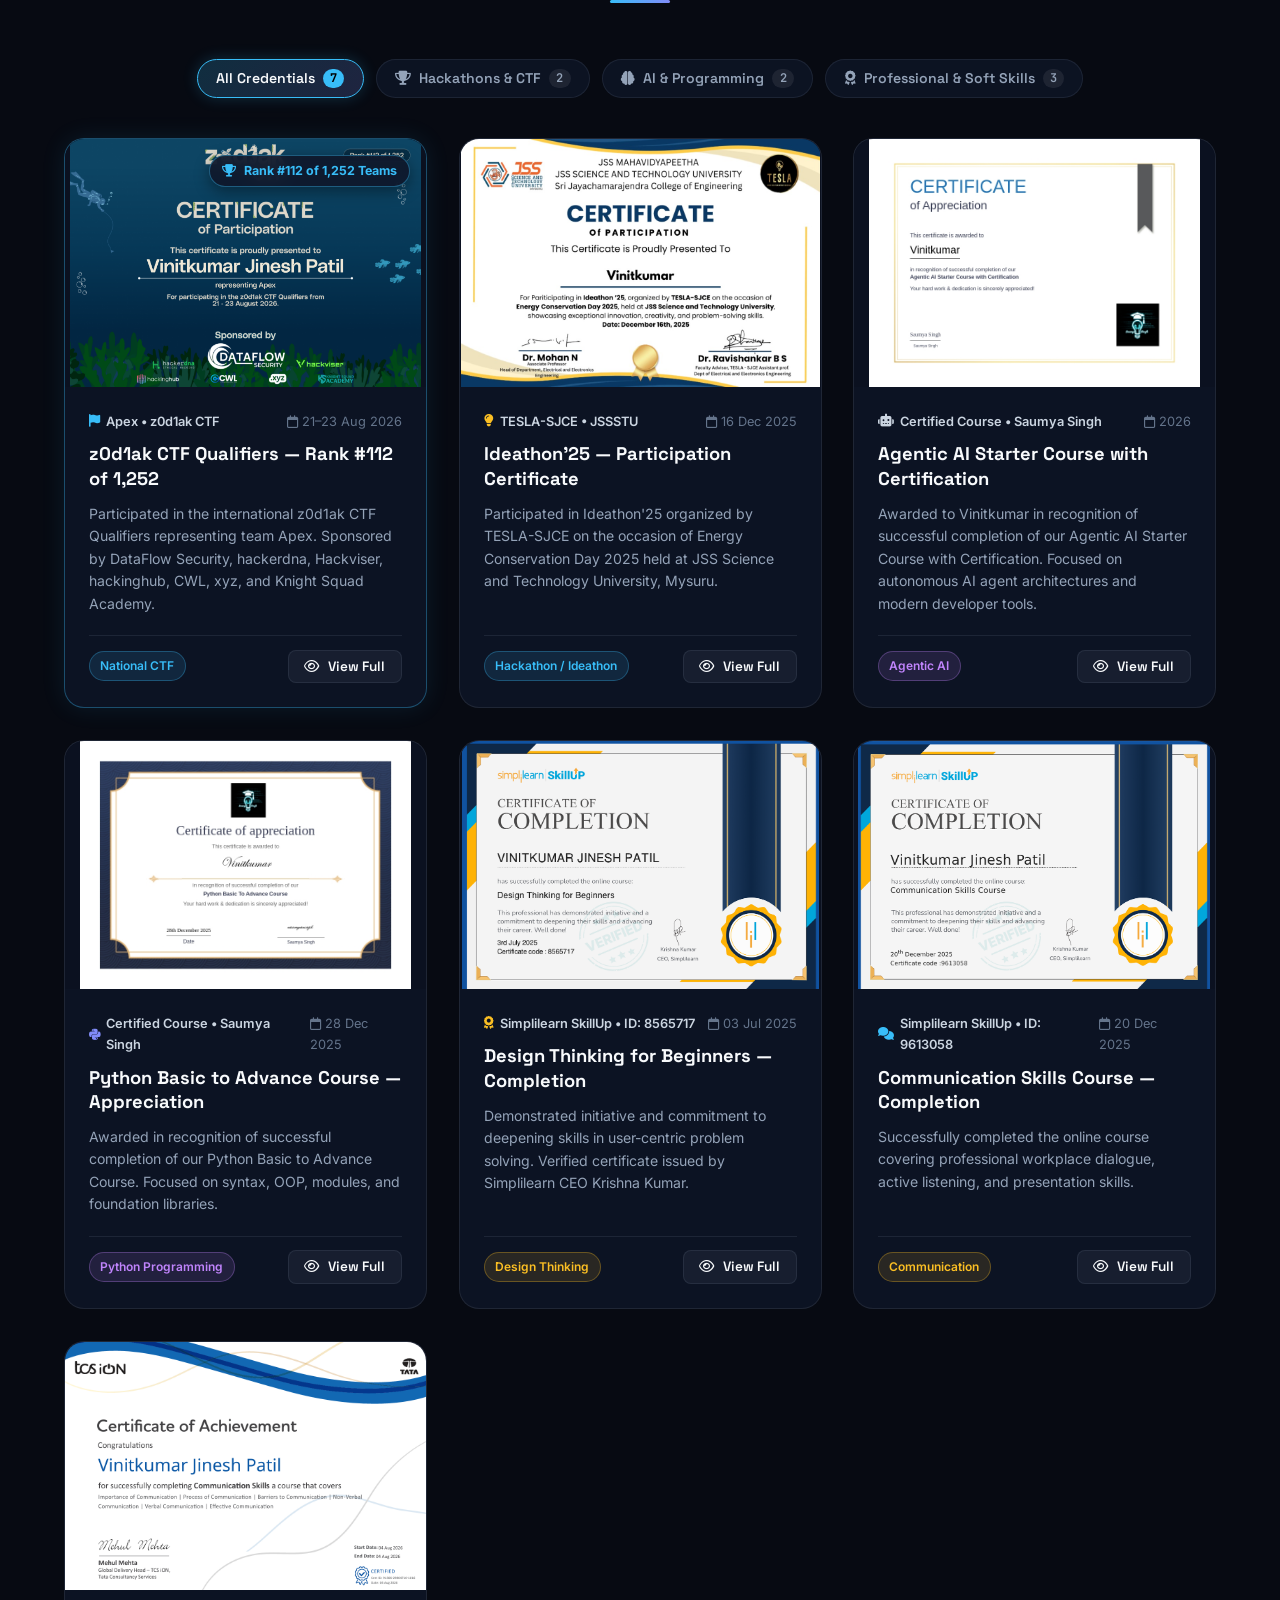
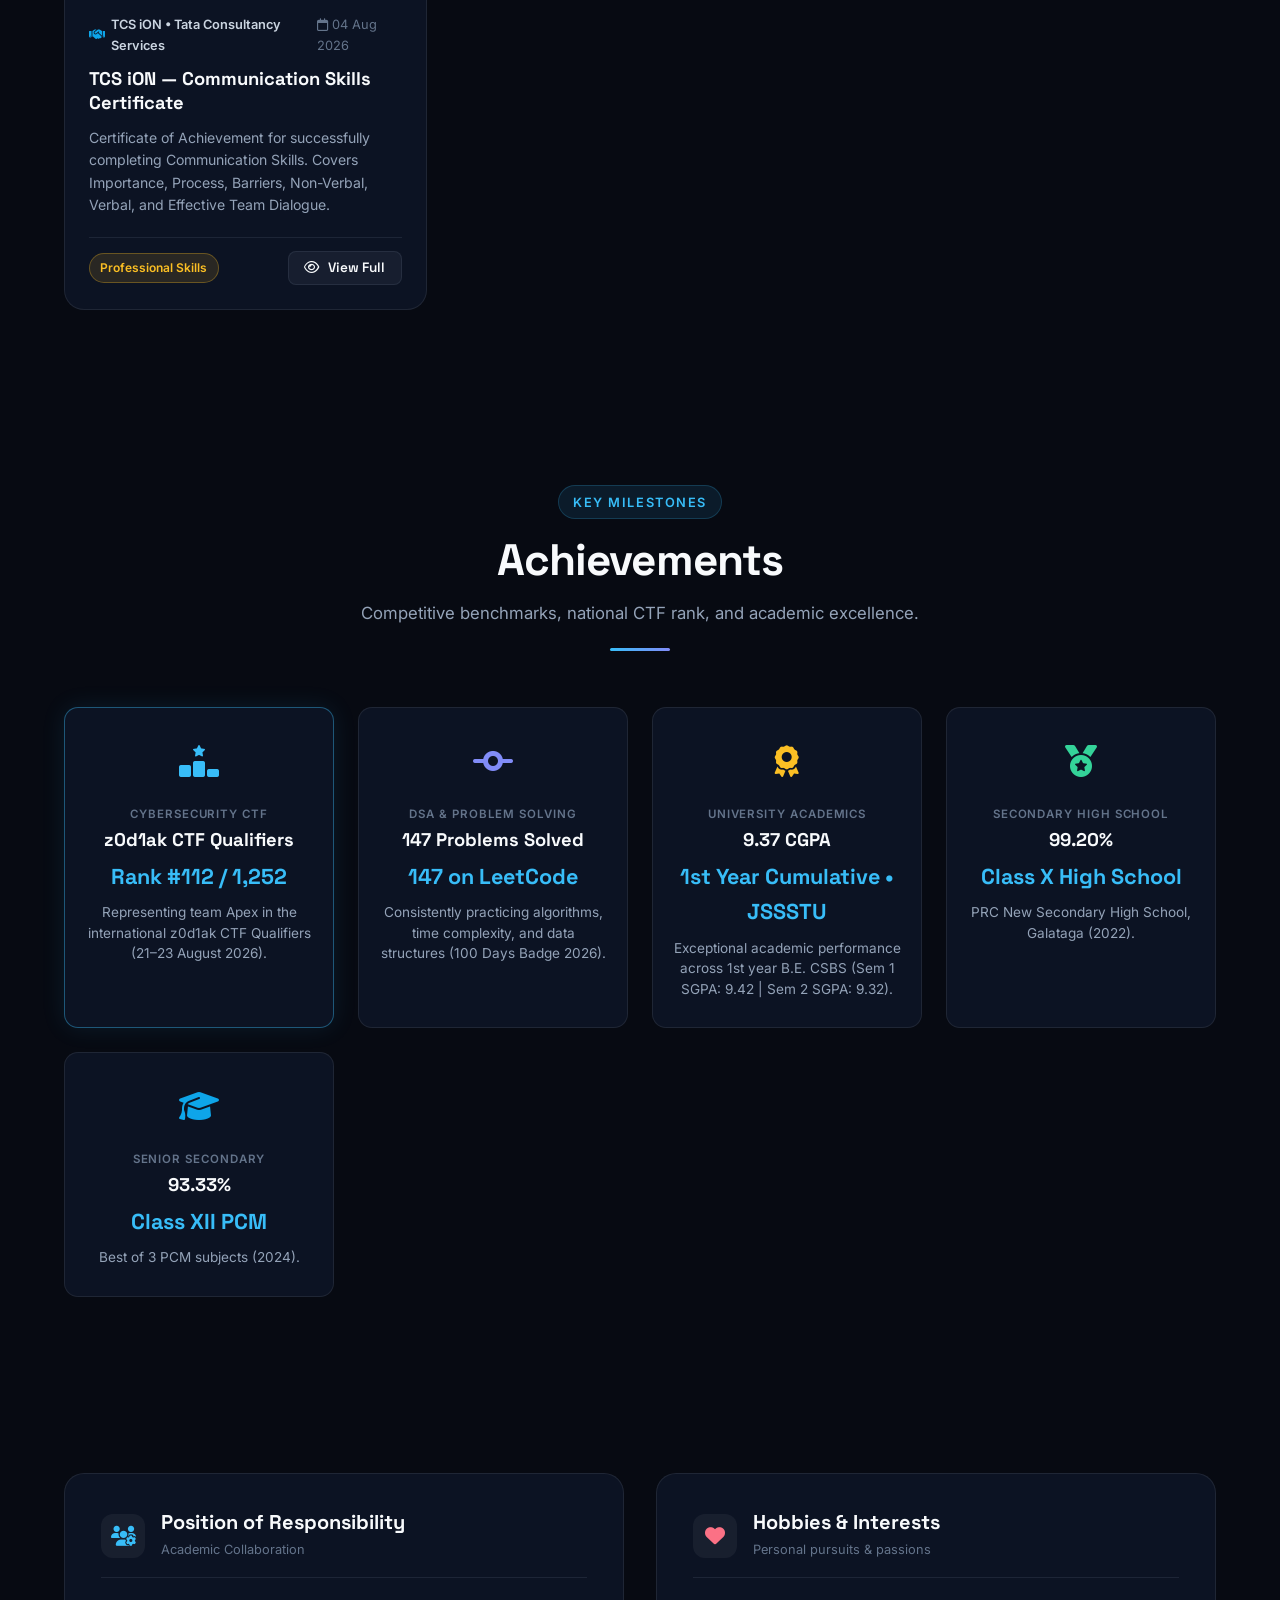
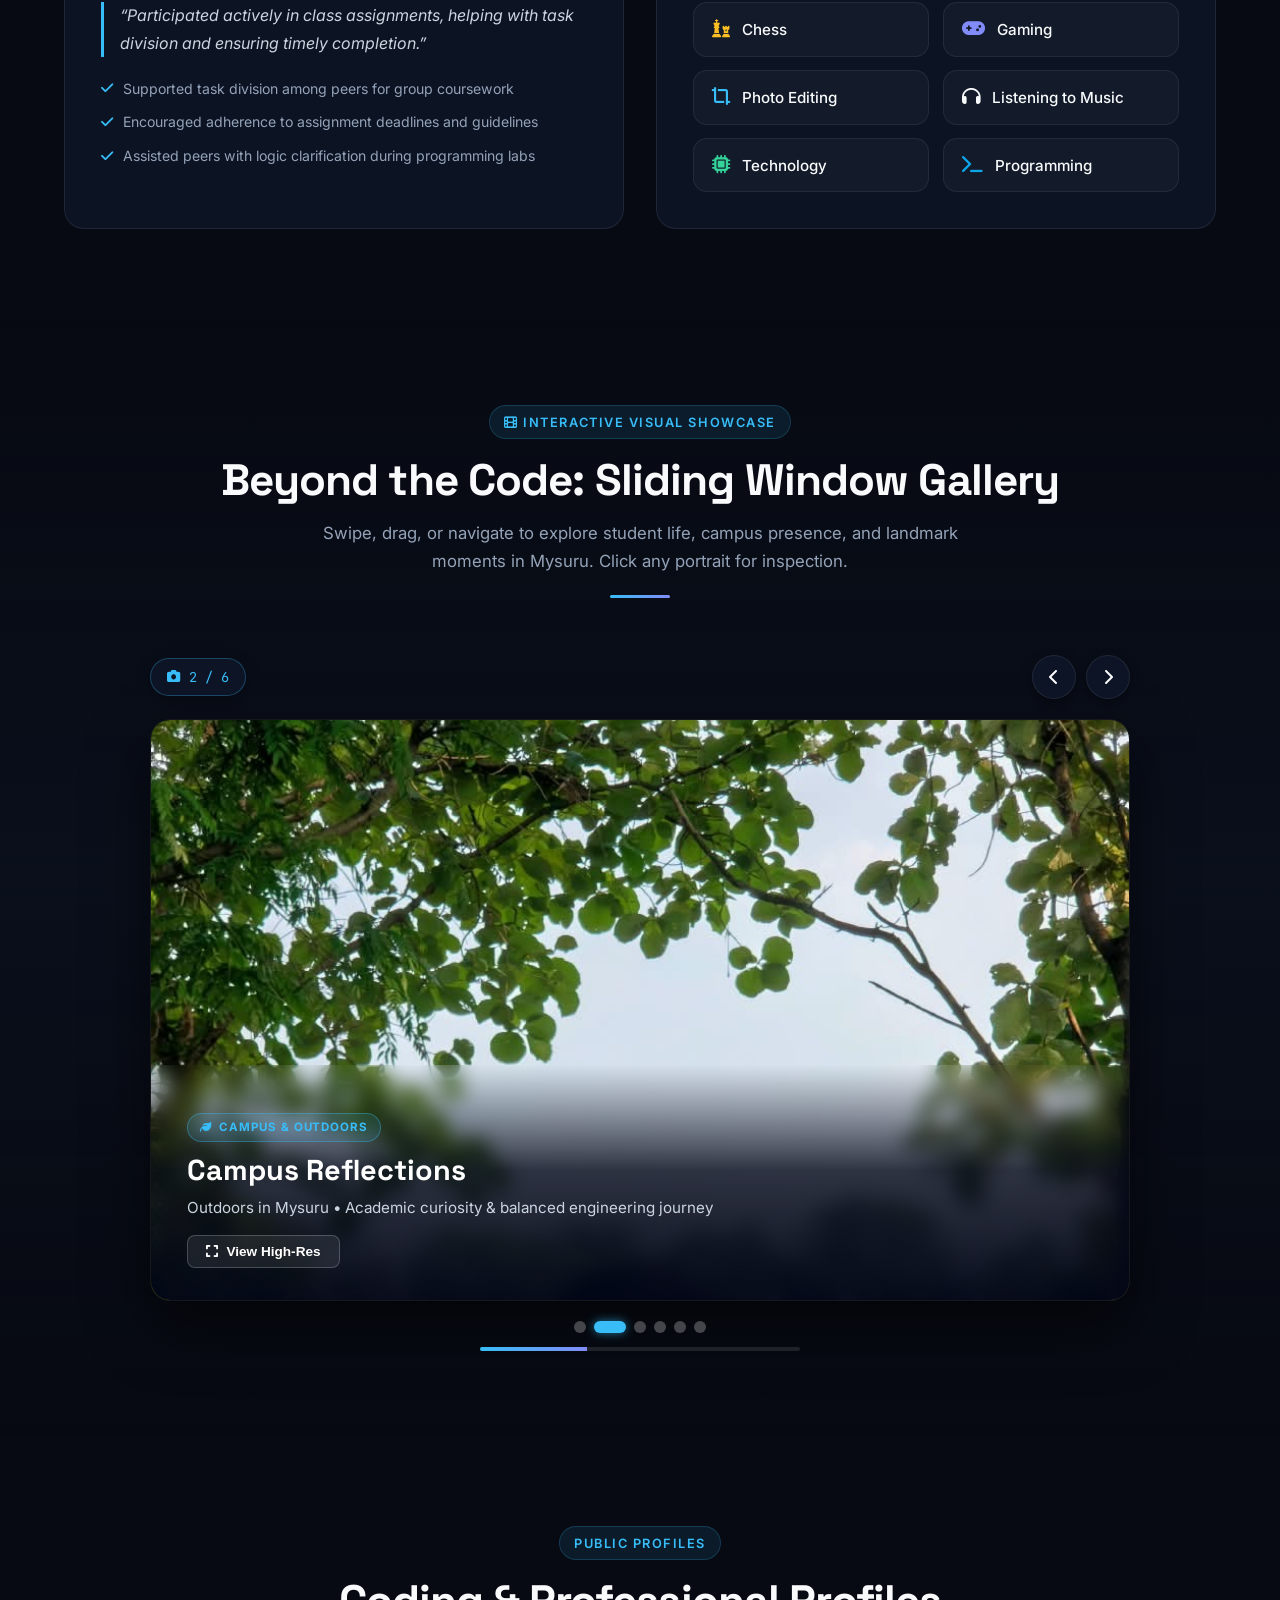
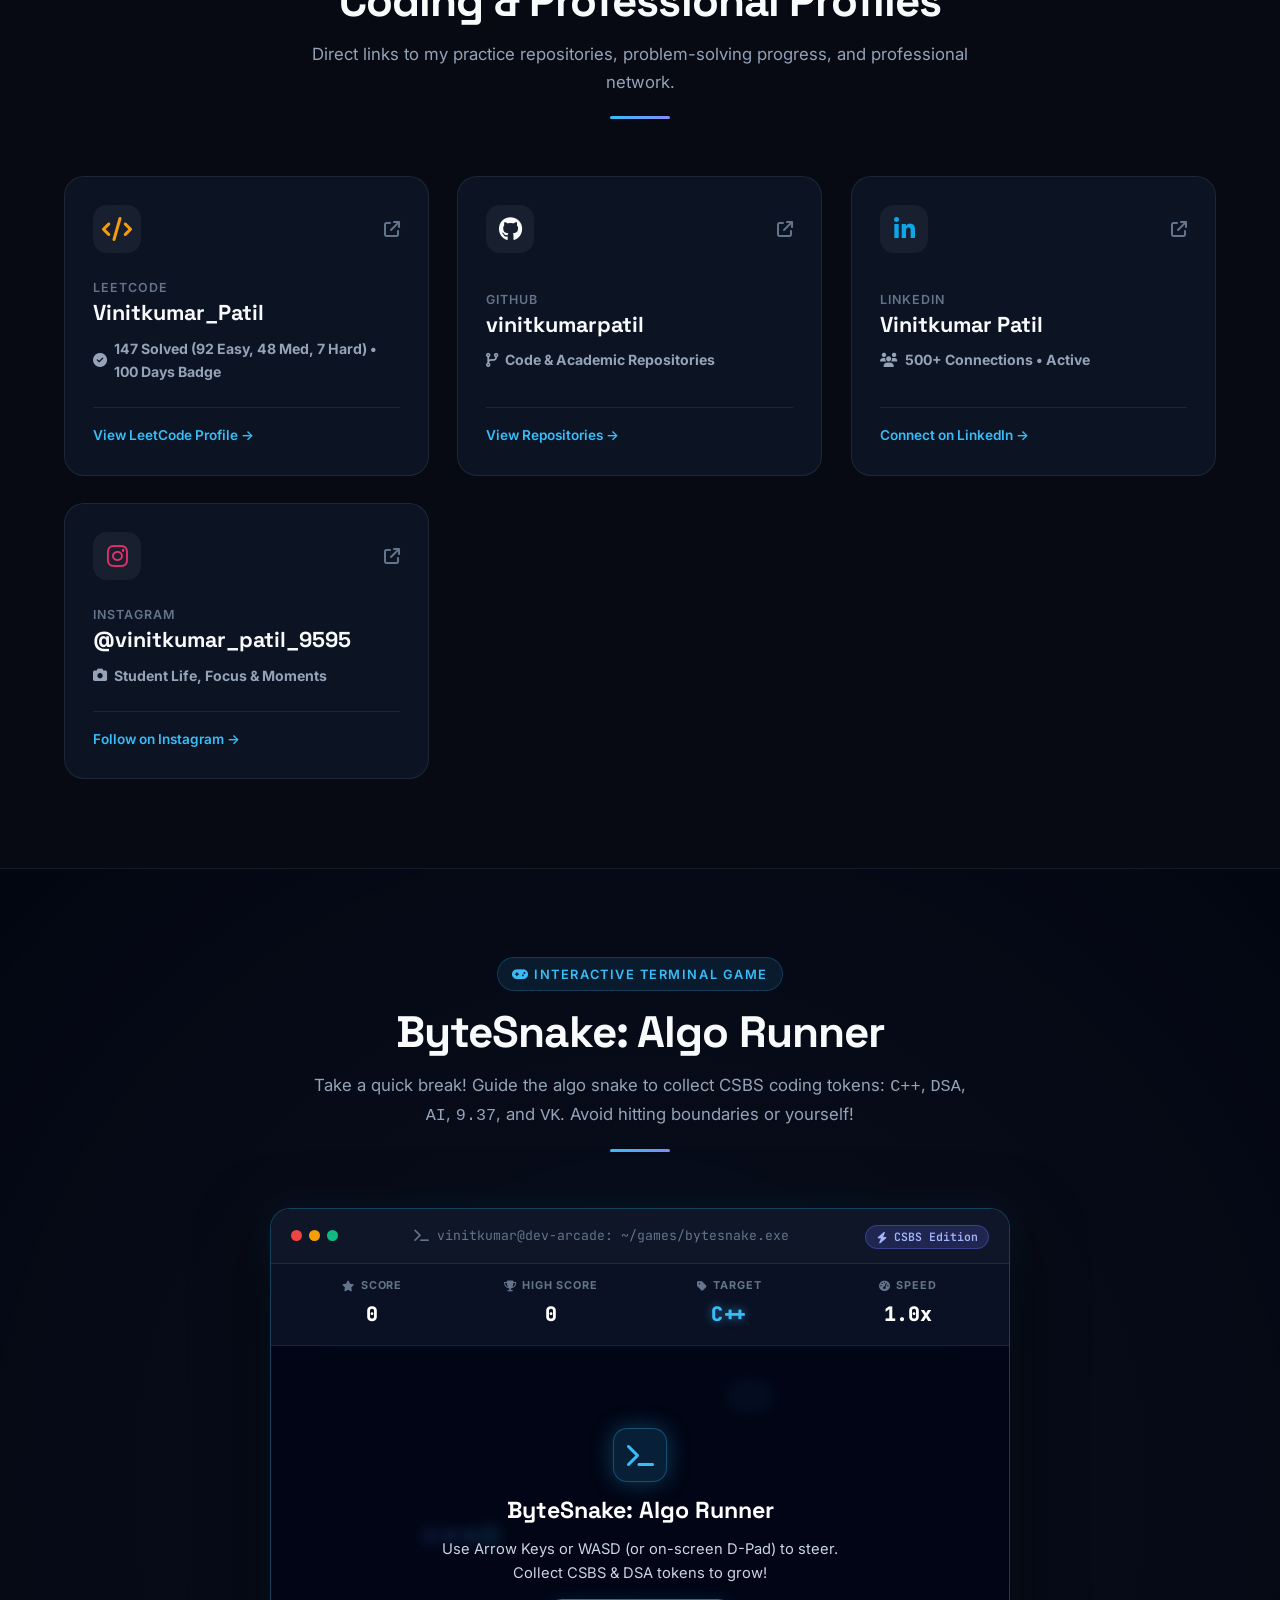
==== commit b3273fa6: "Upgrade portfolio: Space Grotesk typography, SmartMetriX flagship card, clear skills categorization," ====
--- a/index.html
+++ b/index.html
@@ -3,31 +3,43 @@
 <head>
   <meta charset="UTF-8">
   <meta name="viewport" content="width=device-width, initial-scale=1.0">
-  <title>Vinitkumar Jinesh Patil | CSBS Student | C++ | DSA | AI/ML</title>
-  <meta name="description" content="Portfolio of Vinitkumar Jinesh Patil, a second-year CSBS student at JSSSTU Mysuru building foundations in C++, DSA, Python, problem solving and AI/ML.">
-  <meta name="keywords" content="Vinitkumar Jinesh Patil, JSSSTU, SJCE Mysuru, CSBS, Computer Science and Business Systems, C++, DSA, Python, AI/ML, LeetCode">
+  <title>Vinitkumar | Programmer • Problem Solver • Builder</title>
+  <meta name="description" content="Portfolio of Vinitkumar Jinesh Patil &mdash; Second-year B.E. CSBS student at JSSSTU (SJCE) Mysuru. C++, DSA, Problem Solving, AI/ML, Hackathons, and Software Development.">
+  <meta name="keywords" content="Vinitkumar Jinesh Patil, JSSSTU, SJCE Mysuru, CSBS, Computer Science, C++, DSA, Python, AI/ML, LeetCode, SmartMetriX, Hackathons, CTF">
   <meta name="author" content="Vinitkumar Jinesh Patil">
-  <meta name="theme-color" content="#0a0e17">
-
+  <meta name="theme-color" content="#070a12">
+
+  <!-- Open Graph Meta Tags -->
   <meta property="og:type" content="website">
-  <meta property="og:title" content="Vinitkumar Jinesh Patil | CSBS Student | C++ &amp; DSA Learner">
-  <meta property="og:description" content="Second-Year CSBS student at JSSSTU Mysuru building strong foundations in C, C++, Python, DSA (125+ solved) and AI/ML.">
+  <meta property="og:title" content="Vinitkumar | Programmer • Problem Solver • Builder">
+  <meta property="og:description" content="Second-Year CSBS student at JSSSTU Mysuru. 147+ DSA solved, 9.37 CGPA, AI/ML explorer, CTF Rank #112/1252.">
   <meta property="og:image" content="assets/images/vinitkumar-avatar.png">
 
-  <link rel="icon" type="image/svg+xml" href="data:image/svg+xml,<svg xmlns='http://www.w3.org/2000/svg' viewBox='0 0 100 100'><rect width='100' height='100' rx='20' fill='%230f172a'/><text x='50%' y='55%' dominant-baseline='middle' text-anchor='middle' font-family='sans-serif' font-size='46' font-weight='800' fill='%2338bdf8'>VK</text></svg>">
-
+  <!-- Favicon -->
+  <link rel="icon" type="image/svg+xml" href="data:image/svg+xml,<svg xmlns='http://www.w3.org/2000/svg' viewBox='0 0 100 100'><rect width='100' height='100' rx='20' fill='%230b1120'/><text x='50%25' y='56%25' dominant-baseline='middle' text-anchor='middle' font-family='sans-serif' font-size='44' font-weight='800' fill='%2338bdf8'>VK</text></svg>">
+
+  <!-- Fonts & Icons -->
   <link rel="preconnect" href="https://fonts.googleapis.com">
   <link rel="preconnect" href="https://fonts.gstatic.com" crossorigin>
-  <link href="https://fonts.googleapis.com/css2?family=Inter:wght@300;400;500;600;700&family=Plus+Jakarta+Sans:wght@500;600;700;800&family=JetBrains+Mono:wght@400;500;600&display=swap" rel="stylesheet">
-  <link rel="stylesheet" href="https://cdnjs.cloudflare.com/ajax/libs/font-awesome/6.5.1/css/all.min.css" integrity="sha512-DTOQO9RWCH3ppGqcWaEA1BIZOC6xxalwEsw9c2QQeAIftl+Vegovlnee1c9QX4TctnWMn13TZye+giMm8e2LwA==" crossorigin="anonymous" referrerpolicy="no-referrer" />
+  <link href="https://fonts.googleapis.com/css2?family=Inter:wght@300;400;500;600;700&family=Space+Grotesk:wght@500;600;700;800&family=Plus+Jakarta+Sans:wght@500;600;700;800&family=JetBrains+Mono:wght@400;500;600&display=swap" rel="stylesheet">
+  <link rel="stylesheet" href="https://cdnjs.cloudflare.com/ajax/libs/font-awesome/6.5.1/css/all.min.css" integrity="sha512-DTOQO9RWCH3ppGqcWaEA1BIZOC6xxalwEsw9c2QQeAIftl+Vegovlnee1c9QX4TctnWMn13TZye+giMm8e2LwA==" crossorigin="anonymous" referrerpolicy="no-referrer">
+  
   <link rel="stylesheet" href="assets/css/style.css">
 </head>
 <body>
 
+  <!-- Top Scroll Progress Bar -->
+  <div class="scroll-progress" id="scrollProgress" aria-hidden="true"></div>
+
+  <!-- Skip Link for Accessibility -->
+  <a href="#main-content" class="skip-link">Skip to main content</a>
+
+  <!-- Ambient Background Lighting -->
   <div class="bg-glow bg-glow-1" aria-hidden="true"></div>
   <div class="bg-glow bg-glow-2" aria-hidden="true"></div>
   <div class="bg-grid-overlay" aria-hidden="true"></div>
 
+  <!-- STICKY NAVBAR -->
   <header class="site-header" id="navbar">
     <div class="nav-container">
       <a href="#hero" class="nav-brand" aria-label="Home">
@@ -44,13 +56,11 @@
           <li><a href="#about" class="nav-link">About</a></li>
           <li><a href="#skills" class="nav-link">Skills</a></li>
           <li><a href="#education" class="nav-link">Education</a></li>
-          <li><a href="#journey" class="nav-link">Journey</a></li>
           <li><a href="#projects" class="nav-link">Projects</a></li>
           <li><a href="#certificates" class="nav-link">Certificates</a></li>
           <li><a href="#achievements" class="nav-link">Achievements</a></li>
           <li><a href="#showcase" class="nav-link">Gallery</a></li>
           <li><a href="#arcade" class="nav-link">Arcade</a></li>
-          <li><a href="#coding" class="nav-link">Coding</a></li>
           <li><a href="#contact" class="nav-link">Contact</a></li>
         </ul>
       </nav>
@@ -71,40 +81,57 @@
 
   <main id="main-content">
     
+    <!-- 1. HERO SECTION -->
     <section class="hero-section" id="hero">
       <div class="container hero-container">
         
-        <div class="hero-content">
+        <div class="hero-content reveal">
           <div class="status-pill">
             <span class="status-dot"></span>
-            <span>Second-Year Engineering Student &bull; JSSSTU Mysuru</span>
+            <span>Available for opportunities &amp; collaborations</span>
           </div>
 
           <h1 class="hero-title">
-            Hi, I'm <span class="gradient-text">Vinitkumar Jinesh Patil</span>
+            VINITKUMAR<br>
+            <span class="gradient-text">Jinesh Patil</span>
           </h1>
 
           <p class="hero-subtitle">
-            Second-Year CSBS Student <span class="divider">|</span> C++ &amp; DSA Learner <span class="divider">|</span> Python Learner <span class="divider">|</span> Aspiring AI/ML Engineer
+            Programmer <span class="divider">•</span> Problem Solver <span class="divider">•</span> Builder
           </p>
 
+          <!-- Technical Focus Areas Strip -->
+          <div class="hero-tech-chips">
+            <span class="tech-chip-item"><i class="fa-solid fa-code"></i> C++</span>
+            <span class="tech-chip-item"><i class="fa-solid fa-sitemap"></i> DSA</span>
+            <span class="tech-chip-item"><i class="fa-solid fa-terminal"></i> Problem Solving</span>
+            <span class="tech-chip-item"><i class="fa-solid fa-laptop-code"></i> Competitive Programming</span>
+            <span class="tech-chip-item"><i class="fa-solid fa-brain"></i> AI/ML</span>
+            <span class="tech-chip-item"><i class="fa-solid fa-layer-group"></i> Software Development</span>
+            <span class="tech-chip-item"><i class="fa-solid fa-trophy"></i> Hackathons</span>
+          </div>
+
           <p class="hero-intro">
-            I’m a second-year Computer Science and Business Systems student at JSSSTU, Mysuru, building strong foundations in C, C++, Python, DSA and problem solving. I’m currently exploring AI/ML and modern AI tools while continuously improving my programming skills.
+            Second-year Computer Science and Business Systems undergraduate at <strong>JSS Science and Technology University (SJCE), Mysuru</strong>. Building strong foundations in Data Structures &amp; Algorithms, C++, Python, and AI/ML, with a passion for competitive programming and practical engineering solutions.
           </p>
 
           <div class="hero-cta-group">
             <a href="#projects" class="btn btn-primary">
-              <span>View My Work</span>
+              <span>View Projects</span>
               <i class="fa-solid fa-arrow-down"></i>
             </a>
-            <button type="button" class="btn btn-secondary" id="btnHeroResume">
+            <a href="#contact" class="btn btn-secondary">
+              <span>Let&apos;s Connect</span>
+              <i class="fa-solid fa-paper-plane"></i>
+            </a>
+            <button type="button" class="btn btn-ghost" id="btnHeroResume">
               <i class="fa-solid fa-file-arrow-down"></i>
               <span>Download Resume</span>
             </button>
           </div>
 
           <div class="hero-social-strip">
-            <span class="social-label">Connect:</span>
+            <span class="social-label">Profiles:</span>
             <div class="social-links">
               <a href="https://www.linkedin.com/in/vinitkumar-patil-vk137883" target="_blank" rel="noopener noreferrer" class="social-icon-btn" aria-label="LinkedIn Profile">
                 <i class="fa-brands fa-linkedin-in"></i>
@@ -118,14 +145,14 @@
               <a href="https://www.instagram.com/vinitkumar_patil_9595?stkn=cGhhMzdqcTA2d3Fu" target="_blank" rel="noopener noreferrer" class="social-icon-btn" aria-label="Instagram Profile">
                 <i class="fa-brands fa-instagram"></i>
               </a>
-              <a href="mailto:vinitkumarpatil55@gmail.com" class="social-icon-btn" aria-label="Send Email">
+              <a href="mailto:vinitkumarpatil55@gmail.com" class="social-icon-btn copy-email-trigger" aria-label="Send or Copy Email" title="Click to copy email">
                 <i class="fa-regular fa-envelope"></i>
               </a>
             </div>
           </div>
         </div>
 
-        <div class="hero-visual">
+        <div class="hero-visual reveal">
           <div class="profile-card-wrapper">
             <div class="profile-glow-ring"></div>
             <div class="profile-frame">
@@ -150,21 +177,21 @@
       </div>
     </section>
 
-    <!-- 4. STATS SECTION -->
+    <!-- 2. STATS SECTION -->
     <section class="stats-section" id="stats" aria-label="Key Profile Statistics">
       <div class="container">
         <div class="stats-grid">
           
-          <div class="stat-card">
+          <div class="stat-card reveal">
             <div class="stat-icon-wrap">
               <i class="fa-solid fa-terminal text-cyan"></i>
             </div>
             <div class="stat-value" data-target="147" data-suffix="+">147+</div>
             <div class="stat-label">DSA Problems Solved</div>
-            <div class="stat-sub">LeetCode &bull; C++ Practice</div>
-          </div>
-
-          <div class="stat-card">
+            <div class="stat-sub">LeetCode &bull; 100 Days Badge</div>
+          </div>
+
+          <div class="stat-card reveal">
             <div class="stat-icon-wrap">
               <i class="fa-solid fa-award text-amber"></i>
             </div>
@@ -173,31 +200,31 @@
             <div class="stat-sub">Sem 1: 9.42 | Sem 2: 9.32</div>
           </div>
 
-          <div class="stat-card">
+          <div class="stat-card reveal">
             <div class="stat-icon-wrap">
               <i class="fa-solid fa-chart-line text-emerald"></i>
             </div>
             <div class="stat-value" data-target="93.33" data-decimals="2" data-suffix="%">93.33%</div>
             <div class="stat-label">Class XII PCM</div>
-            <div class="stat-sub">Best of 3 PCM Subjects</div>
-          </div>
-
-          <div class="stat-card">
+            <div class="stat-sub">Senior Secondary (2024)</div>
+          </div>
+
+          <div class="stat-card reveal">
             <div class="stat-icon-wrap">
               <i class="fa-solid fa-star text-indigo"></i>
             </div>
             <div class="stat-value" data-target="99.20" data-decimals="2" data-suffix="%">99.20%</div>
             <div class="stat-label">Class X High School</div>
-            <div class="stat-sub">PRC Secondary High School</div>
-          </div>
-
-          <div class="stat-card">
+            <div class="stat-sub">PRC Secondary School (2022)</div>
+          </div>
+
+          <div class="stat-card reveal">
             <div class="stat-icon-wrap">
               <i class="fa-brands fa-linkedin text-sky"></i>
             </div>
             <div class="stat-value" data-target="500" data-suffix="+">500+</div>
             <div class="stat-label">LinkedIn Connections</div>
-            <div class="stat-sub">Student Tech Network</div>
+            <div class="stat-sub">Active Student Network</div>
           </div>
 
         </div>
@@ -208,26 +235,27 @@
     <section class="section about-section" id="about">
       <div class="container">
         
-        <div class="section-header text-center">
-          <span class="section-tag">Background</span>
+        <div class="section-header text-center reveal">
+          <span class="section-tag">Profile Overview</span>
           <h2 class="section-title">About Me</h2>
+          <p class="section-desc">Academic excellence, structured logic, and continuous technical growth.</p>
           <div class="section-rule"></div>
         </div>
 
         <div class="about-grid">
-          <div class="about-card">
+          <div class="about-card reveal">
             <div class="about-text-content">
               <p>
-                I am a second-year B.E. Computer Science and Business Systems student at <strong>JSS Science and Technology University, Mysuru</strong>. I am currently focused on strengthening my fundamentals in C, C++, Python, Data Structures and Algorithms, and problem solving.
+                I am a second-year B.E. Computer Science and Business Systems (CSBS) undergraduate at <strong>JSS Science and Technology University (formerly SJCE), Mysuru</strong> (Batch 2025–2029).
               </p>
               <p>
-                I regularly practice programming problems and have solved <strong>125+ problems using C++</strong> while learning DSA.
+                My core technical focus centers on <strong>Data Structures &amp; Algorithms, C++, Python, and Software Development</strong>. I actively practice algorithmic problem solving and have solved <strong>147+ problems on LeetCode</strong>, earning the 100 Days Badge 2026.
               </p>
               <p>
-                I am also exploring Artificial Intelligence and Machine Learning and learning how modern AI tools can be used to improve development and problem solving.
+                Beyond foundational computer science, I am exploring <strong>Artificial Intelligence, Machine Learning workflows, and computer vision pipelines</strong>, as well as applying my problem-solving skills in competitive hackathons and national-level cybersecurity CTFs.
               </p>
               <p>
-                My current goal is to continuously improve my technical foundations, build meaningful projects, participate in technical events and prepare myself for future internships and software engineering opportunities.
+                My objective is to build high-performance software, master advanced algorithms, and contribute to impactful technical teams and software engineering roles.
               </p>
             </div>
 
@@ -243,61 +271,54 @@
                 <i class="fa-solid fa-location-dot text-rose"></i>
                 <div>
                   <strong>Mysuru, Karnataka, India</strong>
-                  <span>Current Residence</span>
-                </div>
-              </div>
-            </div>
-          </div>
-
-          <div class="learning-focus-card">
+                  <span>Current Academic Residence</span>
+                </div>
+              </div>
+            </div>
+          </div>
+
+          <div class="learning-focus-card reveal">
             <div class="card-badge-top">
               <i class="fa-solid fa-compass text-cyan"></i>
-              <span>Active Focus Area</span>
-            </div>
-            <h3 class="learning-heading">Currently Learning</h3>
-            <p class="learning-sub">Consistent deliberate practice every day across foundations:</p>
+              <span>Active Technical Focus</span>
+            </div>
+            <h3 class="learning-heading">Continuous Daily Practice</h3>
+            <p class="learning-sub">Core pillars of ongoing development and skill refinement:</p>
 
             <ul class="learning-list">
               <li class="learning-item">
                 <div class="learning-bullet"><i class="fa-solid fa-check"></i></div>
                 <div class="learning-item-content">
                   <strong>Data Structures &amp; Algorithms</strong>
-                  <span>Arrays, Strings, Linked Lists, Stacks, Queues, Trees, Recursion</span>
+                  <span>Arrays, Strings, Two Pointers, Stacks, Queues, Linked Lists, Trees, Recursion</span>
                 </div>
               </li>
               <li class="learning-item">
                 <div class="learning-bullet"><i class="fa-solid fa-check"></i></div>
                 <div class="learning-item-content">
-                  <strong>C++</strong>
-                  <span>Syntax, OOP concepts (beginner level), STL containers, and DSA practice</span>
+                  <strong>C++ Core &amp; STL</strong>
+                  <span>Standard Template Library, OOP design, algorithmic speed, and memory discipline</span>
                 </div>
               </li>
               <li class="learning-item">
                 <div class="learning-bullet"><i class="fa-solid fa-check"></i></div>
                 <div class="learning-item-content">
-                  <strong>Python</strong>
-                  <span>Scripting, beginner OOP, introductory NumPy, Pandas, Matplotlib &amp; MySQL</span>
+                  <strong>Python &amp; Data Libraries</strong>
+                  <span>Scripting, exploratory analysis, NumPy arrays, Pandas DataFrames, and Matplotlib</span>
                 </div>
               </li>
               <li class="learning-item">
                 <div class="learning-bullet"><i class="fa-solid fa-check"></i></div>
                 <div class="learning-item-content">
-                  <strong>AI/ML Fundamentals</strong>
-                  <span>Introductory concepts, workflows, and machine learning principles</span>
+                  <strong>AI/ML &amp; Computer Vision</strong>
+                  <span>OCR extraction models, rule checking logic, machine learning pipelines</span>
                 </div>
               </li>
               <li class="learning-item">
                 <div class="learning-bullet"><i class="fa-solid fa-check"></i></div>
                 <div class="learning-item-content">
-                  <strong>Modern AI Tools</strong>
-                  <span>Leveraging modern AI developer tools for faster learning and code understanding</span>
-                </div>
-              </li>
-              <li class="learning-item">
-                <div class="learning-bullet"><i class="fa-solid fa-check"></i></div>
-                <div class="learning-item-content">
-                  <strong>Problem Solving</strong>
-                  <span>Translating logic into structured, efficient, clean code</span>
+                  <strong>Software Development &amp; Tools</strong>
+                  <span>Git/GitHub version control, VS Code debugging, REST API integration, web basics</span>
                 </div>
               </li>
             </ul>
@@ -308,223 +329,205 @@
       </div>
     </section>
 
-    <!-- 5. TECHNICAL SKILLS -->
+    <!-- 4. TECHNICAL SKILLS -->
     <section class="section skills-section" id="skills">
       <div class="container">
         
-        <div class="section-header text-center">
+        <div class="section-header text-center reveal">
           <span class="section-tag">Competencies</span>
           <h2 class="section-title">Technical Skills</h2>
-          <p class="section-desc">Carefully categorized foundations, beginner libraries, and ongoing learning areas.</p>
+          <p class="section-desc">Clearly organized technical competencies across programming, core CS, data science, and developer tooling.</p>
           <div class="section-rule"></div>
         </div>
 
         <div class="skills-grid">
           
-          <div class="skill-category-card">
+          <!-- Category 1: Programming Languages -->
+          <div class="skill-category-card reveal">
             <div class="skill-cat-header">
               <div class="skill-cat-icon icon-code">
                 <i class="fa-solid fa-code"></i>
               </div>
               <div>
-                <h3 class="skill-cat-title">Programming Languages</h3>
-                <span class="skill-cat-meta">Core languages practiced</span>
+                <h3 class="skill-cat-title">Programming</h3>
+                <span class="skill-cat-meta">Primary coding languages</span>
               </div>
             </div>
             <div class="skill-tags-wrapper">
+              <div class="skill-badge-card">
+                <div class="skill-badge-header">
+                  <span class="skill-badge-name"><i class="fa-solid fa-circle-dot text-indigo"></i> C++</span>
+                  <span class="proficiency-tag tag-foundational">Strong Foundation</span>
+                </div>
+                <p class="skill-badge-desc">Primary language for DSA &amp; competitive programming. STL containers, algorithms, OOP fundamentals.</p>
+              </div>
+
               <div class="skill-badge-card">
                 <div class="skill-badge-header">
                   <span class="skill-badge-name"><i class="fa-solid fa-circle-dot text-cyan"></i> C</span>
                   <span class="proficiency-tag tag-foundational">Foundational</span>
                 </div>
-                <p class="skill-badge-desc">Basic programs, loops, arrays, fundamental programming logic</p>
-              </div>
-
-              <div class="skill-badge-card">
-                <div class="skill-badge-header">
-                  <span class="skill-badge-name"><i class="fa-solid fa-circle-dot text-indigo"></i> C++</span>
-                  <span class="proficiency-tag tag-foundational">Foundational</span>
-                </div>
-                <p class="skill-badge-desc">Basic syntax, OOP concepts (beginner level), STL, primary language for DSA</p>
+                <p class="skill-badge-desc">Procedural programming, loops, pointers, memory allocation, arrays, and structured problem solving.</p>
               </div>
 
               <div class="skill-badge-card">
                 <div class="skill-badge-header">
                   <span class="skill-badge-name"><i class="fa-solid fa-circle-dot text-amber"></i> Python</span>
-                  <span class="proficiency-tag tag-beginner">Beginner</span>
-                </div>
-                <p class="skill-badge-desc">Basic scripting, logic building, introductory work with data libraries</p>
-              </div>
-            </div>
-          </div>
-
-          <div class="skill-category-card highlight-border">
+                  <span class="proficiency-tag tag-beginner">Working Knowledge</span>
+                </div>
+                <p class="skill-badge-desc">Scripting, automation, data manipulation, beginner OOP, and library integration.</p>
+              </div>
+            </div>
+          </div>
+
+          <!-- Category 2: Computer Science Core -->
+          <div class="skill-category-card highlight-border reveal">
             <div class="skill-cat-header">
               <div class="skill-cat-icon icon-dsa">
                 <i class="fa-solid fa-sitemap"></i>
               </div>
               <div>
-                <h3 class="skill-cat-title">Data Structures &amp; Algorithms</h3>
-                <span class="skill-cat-meta">125+ problems solved using C++</span>
+                <h3 class="skill-cat-title">Computer Science</h3>
+                <span class="skill-cat-meta">Algorithmic core &amp; problem solving</span>
               </div>
             </div>
             <div class="skill-tags-wrapper">
               <div class="skill-pill-item">
                 <span class="pill-dot"></span>
-                <span>Data Structures (Arrays, Strings, Stacks, Queues, Linked Lists)</span>
-                <span class="pill-badge tag-foundational">Foundational</span>
+                <span>Data Structures (Arrays, Strings, Linked Lists, Stacks, Queues, Trees)</span>
+                <span class="pill-badge tag-foundational">Strong Foundation</span>
               </div>
               <div class="skill-pill-item">
                 <span class="pill-dot"></span>
-                <span>Algorithms (Searching, Sorting, Two Pointers, Recursion)</span>
-                <span class="pill-badge tag-foundational">Foundational</span>
+                <span>Problem Solving (Searching, Sorting, Two Pointers, Recursion)</span>
+                <span class="pill-badge tag-learning">Active Practice</span>
               </div>
               <div class="skill-pill-item">
                 <span class="pill-dot"></span>
-                <span>Algorithmic Problem Solving</span>
-                <span class="pill-badge tag-learning">Active Practice</span>
+                <span>Object-Oriented Programming (OOP Principles)</span>
+                <span class="pill-badge tag-foundational">Working Knowledge</span>
+              </div>
+              <div class="skill-pill-item">
+                <span class="pill-dot"></span>
+                <span>Complexity Analysis (Time &amp; Space Complexity, Big-O)</span>
+                <span class="pill-badge tag-foundational">Strong Foundation</span>
               </div>
               <div class="skill-highlight-box">
                 <i class="fa-solid fa-circle-check text-cyan"></i>
-                <span><strong>125+ DSA Problems</strong> solved in C++ with consistent algorithmic thinking.</span>
-              </div>
-            </div>
-          </div>
-
-          <div class="skill-category-card">
+                <span><strong>147+ DSA Problems</strong> solved in C++ with consistent algorithmic thinking (100 Days Badge).</span>
+              </div>
+            </div>
+          </div>
+
+          <!-- Category 3: AI & Data Science -->
+          <div class="skill-category-card reveal">
             <div class="skill-cat-header">
-              <div class="skill-cat-icon icon-python">
-                <i class="fa-brands fa-python"></i>
+              <div class="skill-cat-icon icon-ai">
+                <i class="fa-solid fa-brain"></i>
               </div>
               <div>
-                <h3 class="skill-cat-title">Python &amp; Libraries</h3>
-                <span class="skill-cat-meta">Introductory &amp; beginner level</span>
+                <h3 class="skill-cat-title">AI / Data</h3>
+                <span class="skill-cat-meta">Machine learning &amp; data libraries</span>
               </div>
             </div>
             <div class="skill-tags-wrapper">
               <div class="skill-pill-item">
                 <span class="pill-dot"></span>
-                <span>Python Scripting</span>
-                <span class="pill-badge tag-beginner">Beginner</span>
+                <span>NumPy (Array processing &amp; numerical computing)</span>
+                <span class="pill-badge tag-beginner">Working Knowledge</span>
               </div>
               <div class="skill-pill-item">
                 <span class="pill-dot"></span>
-                <span>NumPy (Introductory arrays &amp; math)</span>
-                <span class="pill-badge tag-beginner">Beginner</span>
+                <span>Pandas (DataFrame manipulation &amp; data cleaning)</span>
+                <span class="pill-badge tag-beginner">Working Knowledge</span>
               </div>
               <div class="skill-pill-item">
                 <span class="pill-dot"></span>
-                <span>Pandas (Introductory DataFrame operations)</span>
-                <span class="pill-badge tag-beginner">Beginner</span>
+                <span>Machine Learning Foundations</span>
+                <span class="pill-badge tag-learning">Currently Learning</span>
               </div>
               <div class="skill-pill-item">
                 <span class="pill-dot"></span>
-                <span>Matplotlib (Introductory plotting &amp; charts)</span>
-                <span class="pill-badge tag-beginner">Beginner</span>
+                <span>Data Analysis &amp; Matplotlib Plotting</span>
+                <span class="pill-badge tag-beginner">Working Knowledge</span>
               </div>
               <div class="skill-pill-item">
                 <span class="pill-dot"></span>
-                <span>MySQL &amp; Database Basics</span>
-                <span class="pill-badge tag-beginner">Beginner</span>
-              </div>
-              <div class="skill-pill-item">
-                <span class="pill-dot"></span>
-                <span>OOP Concepts in Python</span>
-                <span class="pill-badge tag-beginner">Beginner</span>
-              </div>
-            </div>
-          </div>
-
-          <div class="skill-category-card">
+                <span>MySQL &amp; Relational Database Basics</span>
+                <span class="pill-badge tag-beginner">Working Knowledge</span>
+              </div>
+            </div>
+          </div>
+
+          <!-- Category 4: Development & Tools -->
+          <div class="skill-category-card reveal">
             <div class="skill-cat-header">
               <div class="skill-cat-icon icon-cpp">
-                <i class="fa-solid fa-microchip"></i>
+                <i class="fa-solid fa-screwdriver-wrench"></i>
               </div>
               <div>
-                <h3 class="skill-cat-title">C &amp; C++ Fundamentals</h3>
-                <span class="skill-cat-meta">Academic labs &amp; self-study</span>
-              </div>
-            </div>
-            <div class="skill-tags-wrapper">
-              <div class="skill-badge-card">
-                <div class="skill-badge-header">
-                  <span class="skill-badge-name">C++ Basic Syntax &amp; OOP</span>
-                  <span class="proficiency-tag tag-beginner">Beginner Level</span>
-                </div>
-                <p class="skill-badge-desc">Classes, objects, constructors, encapsulation, and DSA in C++</p>
-              </div>
-              <div class="skill-badge-card">
-                <div class="skill-badge-header">
-                  <span class="skill-badge-name">C Programming Concepts</span>
-                  <span class="proficiency-tag tag-foundational">Foundational</span>
-                </div>
-                <p class="skill-badge-desc">Basic programs, control flow, loops, arrays, and problem solving</p>
-              </div>
-            </div>
-          </div>
-
-          <div class="skill-category-card">
-            <div class="skill-cat-header">
-              <div class="skill-cat-icon icon-ai">
-                <i class="fa-solid fa-brain"></i>
-              </div>
-              <div>
-                <h3 class="skill-cat-title">AI / ML &amp; Modern Tools</h3>
-                <span class="skill-cat-meta">Active exploration</span>
+                <h3 class="skill-cat-title">Development</h3>
+                <span class="skill-cat-meta">Engineering workflow &amp; tools</span>
               </div>
             </div>
             <div class="skill-tags-wrapper">
               <div class="skill-pill-item">
                 <span class="pill-dot"></span>
-                <span>AI/ML Fundamentals</span>
-                <span class="pill-badge tag-learning">Currently Learning</span>
+                <span>Git &amp; GitHub (Version control &amp; collaboration)</span>
+                <span class="pill-badge tag-foundational">Working Knowledge</span>
               </div>
               <div class="skill-pill-item">
                 <span class="pill-dot"></span>
-                <span>Modern AI Developer Tools</span>
-                <span class="pill-badge tag-learning">Exploring</span>
+                <span>VS Code &amp; Linux Terminal Tools</span>
+                <span class="pill-badge tag-foundational">Working Knowledge</span>
               </div>
               <div class="skill-pill-item">
                 <span class="pill-dot"></span>
-                <span>AI-Assisted Learning &amp; Problem Solving</span>
-                <span class="pill-badge tag-learning">Learning</span>
+                <span>APIs &amp; JSON Data Interchange</span>
+                <span class="pill-badge tag-learning">Working Knowledge</span>
+              </div>
+              <div class="skill-pill-item">
+                <span class="pill-dot"></span>
+                <span>Web Technologies (HTML5, CSS3, JavaScript)</span>
+                <span class="pill-badge tag-foundational">Working Knowledge</span>
               </div>
               <div class="skill-highlight-box">
-                <i class="fa-solid fa-compass text-indigo"></i>
-                <span>Exploring how modern AI tools enhance programming efficiency and problem formulation.</span>
-              </div>
-            </div>
-          </div>
-
-          <div class="skill-category-card">
+                <i class="fa-solid fa-code-branch text-indigo"></i>
+                <span>Proficient with command-line tools, Git workflows, and modern developer environments.</span>
+              </div>
+            </div>
+          </div>
+
+          <!-- Category 5: Professional & Mindset -->
+          <div class="skill-category-card reveal">
             <div class="skill-cat-header">
               <div class="skill-cat-icon icon-comm">
                 <i class="fa-solid fa-comments"></i>
               </div>
               <div>
-                <h3 class="skill-cat-title">Communication &amp; Mindset</h3>
-                <span class="skill-cat-meta">Certified by TCS iON</span>
+                <h3 class="skill-cat-title">Professional Mindset</h3>
+                <span class="skill-cat-meta">Certified soft skills &amp; ethos</span>
               </div>
             </div>
             <div class="skill-tags-wrapper">
               <div class="skill-pill-item">
                 <span class="pill-dot"></span>
                 <span>Effective Verbal &amp; Written Communication</span>
-                <span class="pill-badge tag-foundational">Certified</span>
+                <span class="pill-badge tag-foundational">TCS iON Certified</span>
               </div>
               <div class="skill-pill-item">
                 <span class="pill-dot"></span>
-                <span>Non-Verbal Communication &amp; Listening</span>
-                <span class="pill-badge tag-foundational">Certified</span>
+                <span>Design Thinking &amp; Problem Framing</span>
+                <span class="pill-badge tag-foundational">Simplilearn Certified</span>
               </div>
               <div class="skill-pill-item">
                 <span class="pill-dot"></span>
-                <span>Collaborative Assignment Task Division</span>
+                <span>Team Task Division &amp; Collaboration</span>
                 <span class="pill-badge tag-foundational">Practiced</span>
               </div>
               <div class="skill-pill-item">
                 <span class="pill-dot"></span>
-                <span>Continuous Learning Ethic</span>
+                <span>Continuous Learning &amp; Curiosity</span>
                 <span class="pill-badge tag-learning">Core Value</span>
               </div>
             </div>
@@ -535,20 +538,21 @@
       </div>
     </section>
 
-    <!-- 6. EDUCATION SECTION -->
+    <!-- 5. EDUCATION SECTION -->
     <section class="section education-section" id="education">
       <div class="container">
         
-        <div class="section-header text-center">
+        <div class="section-header text-center reveal">
           <span class="section-tag">Academic Background</span>
           <h2 class="section-title">Education</h2>
-          <p class="section-desc">Strong academic track record from school to university engineering.</p>
+          <p class="section-desc">Consistently strong academic track record from secondary education to university engineering.</p>
           <div class="section-rule"></div>
         </div>
 
         <div class="timeline">
           
-          <div class="timeline-item">
+          <!-- B.E. CSBS -->
+          <div class="timeline-item reveal">
             <div class="timeline-marker">
               <i class="fa-solid fa-graduation-cap"></i>
             </div>
@@ -593,7 +597,8 @@
             </div>
           </div>
 
-          <div class="timeline-item">
+          <!-- PUC Class XII (No college name as requested) -->
+          <div class="timeline-item reveal">
             <div class="timeline-marker">
               <i class="fa-solid fa-graduation-cap"></i>
             </div>
@@ -617,7 +622,8 @@
             </div>
           </div>
 
-          <div class="timeline-item">
+          <!-- Class X -->
+          <div class="timeline-item reveal">
             <div class="timeline-marker">
               <i class="fa-solid fa-certificate"></i>
             </div>
@@ -649,18 +655,18 @@
       </div>
     </section>
 
-    <!-- 7. LEARNING JOURNEY -->
+    <!-- 6. LEARNING JOURNEY -->
     <section class="section journey-section" id="journey">
       <div class="container">
         
-        <div class="section-header text-center">
-          <span class="section-tag">Experience &amp; Milestones</span>
+        <div class="section-header text-center reveal">
+          <span class="section-tag">Progression</span>
           <h2 class="section-title">Learning Journey</h2>
-          <p class="section-desc">An authentic representation of my ongoing path as a student developer.</p>
+          <p class="section-desc">An authentic representation of my ongoing path as a student developer and problem solver.</p>
           <div class="section-rule"></div>
         </div>
 
-        <div class="journey-card">
+        <div class="journey-card reveal">
           <div class="journey-main-text">
             <div class="journey-icon-large">
               <i class="fa-solid fa-route text-cyan"></i>
@@ -668,7 +674,7 @@
             <div>
               <h3 class="journey-role-title">Second-Year CSBS Student &bull; Engineering Foundations</h3>
               <p class="journey-role-summary">
-                "Second-year B.E. Computer Science and Business Systems student, currently building strong fundamentals in C, C++, Python, DSA and problem solving through college coursework, labs, self-study and regular programming practice."
+                &ldquo;Building strong foundations in C, C++, Python, DSA and problem solving through college coursework, labs, self-study, and regular algorithmic practice.&rdquo;
               </p>
             </div>
           </div>
@@ -678,7 +684,7 @@
             <div class="milestone-box">
               <div class="milestone-num">01</div>
               <h4 class="milestone-title">College Labs &amp; Self-Study</h4>
-              <p class="milestone-desc">Building programming fundamentals through college labs and structured self-study.</p>
+              <p class="milestone-desc">Building strong procedural programming foundations through rigorous laboratory sessions and independent study.</p>
             </div>
 
             <div class="milestone-box">
@@ -690,25 +696,25 @@
             <div class="milestone-box">
               <div class="milestone-num">03</div>
               <h4 class="milestone-title">Logic &amp; Problem Solving</h4>
-              <p class="milestone-desc">Improving logic and problem-solving skills systematically through algorithmic challenges.</p>
+              <p class="milestone-desc">Improving logic and problem-solving skills systematically through algorithmic challenges and complexity analysis.</p>
             </div>
 
             <div class="milestone-box">
               <div class="milestone-num">04</div>
               <h4 class="milestone-title">DSA using C++</h4>
-              <p class="milestone-desc">Learning DSA using C++ with 125+ problems solved while deepening understanding of algorithmic efficiency.</p>
+              <p class="milestone-desc">147+ DSA problems solved in C++ with 100 Days Badge, deepening understanding of algorithmic efficiency.</p>
             </div>
 
             <div class="milestone-box">
               <div class="milestone-num">05</div>
               <h4 class="milestone-title">Exploring AI/ML</h4>
-              <p class="milestone-desc">Exploring Artificial Intelligence and Machine Learning fundamentals and foundational data concepts.</p>
+              <p class="milestone-desc">Exploring Artificial Intelligence, computer vision, OCR pipelines, and practical machine learning applications.</p>
             </div>
 
             <div class="milestone-box">
               <div class="milestone-num">06</div>
               <h4 class="milestone-title">Modern AI Tools</h4>
-              <p class="milestone-desc">Learning to use modern AI tools for development, code comprehension, and faster continuous learning.</p>
+              <p class="milestone-desc">Leveraging modern AI developer tools for rapid code comprehension, verification, and continuous learning.</p>
             </div>
 
           </div>
@@ -717,109 +723,212 @@
       </div>
     </section>
 
-    <!-- 8. PROJECTS -->
+    <!-- 7. PROJECTS SECTION -->
     <section class="section projects-section" id="projects">
       <div class="container">
         
-        <div class="section-header text-center">
-          <span class="section-tag">Practice &amp; Implementation</span>
-          <h2 class="section-title">Academic Projects &amp; Practice</h2>
-          <p class="section-desc">Hands-on coursework, algorithmic practice, and beginner coding explorations.</p>
+        <div class="section-header text-center reveal">
+          <span class="section-tag">Portfolio Showcase</span>
+          <h2 class="section-title">Projects &amp; Technical Work</h2>
+          <p class="section-desc">Real engineering projects, algorithmic problem-solving suites, and practical software implementations.</p>
           <div class="section-rule"></div>
         </div>
 
         <div class="projects-grid">
-          
-          <div class="project-card">
-            <div class="project-header">
-              <div class="project-tag-wrap">
-                <span class="badge-type academic-badge"><i class="fa-solid fa-graduation-cap"></i> Academic Lab Work</span>
-                <span class="project-year">1st Year</span>
-              </div>
-              <h3 class="project-title">C Programming Lab Programs</h3>
-            </div>
-            
-            <p class="project-description">
-              "Completed C lab-based programs focusing on basic programming concepts, loops, arrays and problem solving as part of first-year coursework."
-            </p>
-
-            <div class="project-highlights">
-              <ul>
-                <li>Implemented matrix operations, loops, conditional flow, and array manipulation routines.</li>
-                <li>Strengthened foundational understanding of memory layout, pointers, and structured C programming.</li>
-              </ul>
-            </div>
-
-            <div class="project-tech-stack">
-              <span class="tech-tag">C</span>
-              <span class="tech-tag">Arrays</span>
-              <span class="tech-tag">Loops</span>
-              <span class="tech-tag">Basic Problem Solving</span>
-            </div>
-
-            <div class="project-footer">
-              <span class="project-status"><i class="fa-solid fa-circle-check text-emerald"></i> Coursework Completed</span>
-            </div>
-          </div>
-
-          <div class="project-card featured-project">
+
+          <!-- FEATURED FLAGSHIP PROJECT: SmartMetriX -->
+          <div class="project-card featured-flagship reveal">
+            <div class="flagship-grid">
+              <div class="flagship-main">
+                <div class="flagship-badge-row">
+                  <span class="badge-flagship"><i class="fa-solid fa-star"></i> Featured Project &bull; SIH Hackathon</span>
+                  <span class="project-year"><i class="fa-solid fa-code-branch"></i> AI Compliance Pipeline</span>
+                </div>
+
+                <h3 class="flagship-title">SmartMetriX: Legal Metrology Compliance Checking System</h3>
+                <p class="flagship-subtitle">AI-driven automated packaging declaration extraction and statutory rule verification engine</p>
+
+                <div class="problem-solution-box">
+                  <div class="ps-item">
+                    <span class="ps-label problem"><i class="fa-solid fa-triangle-exclamation"></i> Problem Solved</span>
+                    <p class="ps-text">Manual verification of consumer packaged goods for Legal Metrology compliance is slow, inconsistent, and impossible to scale across millions of e-commerce and retail listings.</p>
+                  </div>
+                  <div class="ps-item">
+                    <span class="ps-label solution"><i class="fa-solid fa-shield-check"></i> Solution Built</span>
+                    <p class="ps-text">An end-to-end computer vision and OCR pipeline that extracts mandatory packaging declarations, runs statutory rule validation, and computes an objective Compliance Score.</p>
+                  </div>
+                </div>
+
+                <h4 class="flagship-features-title"><i class="fa-solid fa-microchip text-cyan"></i> Core Engineering Capabilities:</h4>
+                <ul class="features-grid-list">
+                  <li><i class="fa-solid fa-circle-check"></i> <strong>Image Capture &amp; Preprocessing:</strong> Contrast normalization and label bounding.</li>
+                  <li><i class="fa-solid fa-circle-check"></i> <strong>OCR Text Extraction:</strong> Multi-line text recovery from physical package surfaces.</li>
+                  <li><i class="fa-solid fa-circle-check"></i> <strong>Declaration Parsing:</strong> MRP, Net Wt/Vol, Mfg/Expiry, Country of Origin, Consumer Care.</li>
+                  <li><i class="fa-solid fa-circle-check"></i> <strong>Automated Rule Checking:</strong> Instant compliance scoring against statutory guidelines.</li>
+                  <li><i class="fa-solid fa-circle-check"></i> <strong>High-Priority Violation Detection:</strong> Instant flagging of missing or invalid declarations.</li>
+                  <li><i class="fa-solid fa-circle-check"></i> <strong>Audit-Ready Evidence:</strong> Auto-generated violation logs and annotated verification reports.</li>
+                </ul>
+
+                <div class="project-tech-stack" style="margin-bottom: 0;">
+                  <span class="tech-tag">Python</span>
+                  <span class="tech-tag">OCR / Computer Vision</span>
+                  <span class="tech-tag">Machine Learning</span>
+                  <span class="tech-tag">Rule Validation Engine</span>
+                  <span class="tech-tag">Data Extraction</span>
+                  <span class="tech-tag">Evidence Generation</span>
+                </div>
+
+                <div class="project-card-actions">
+                  <a href="https://github.com/vinitkumarpatil" target="_blank" rel="noopener noreferrer" class="btn btn-primary btn-sm">
+                    <i class="fa-brands fa-github"></i>
+                    <span>GitHub Repository</span>
+                  </a>
+                  <span class="project-status" style="margin-left: 0.5rem;">
+                    <i class="fa-solid fa-circle-check text-emerald"></i>
+                    <span>Hackathon Submission &bull; Prototype Completed</span>
+                  </span>
+                </div>
+              </div>
+
+              <!-- Flagship Sidebar -->
+              <div class="flagship-sidebar">
+                <div class="sidebar-metric-row">
+                  <div class="metric-tile">
+                    <span class="metric-tile-val">6+</span>
+                    <span class="metric-tile-lbl">Mandatory Declarations</span>
+                  </div>
+                  <div class="metric-tile">
+                    <span class="metric-tile-val">100%</span>
+                    <span class="metric-tile-lbl">Automated Scoring</span>
+                  </div>
+                </div>
+
+                <div class="flagship-workflow-steps">
+                  <span style="font-size: 0.78rem; font-weight: 700; color: var(--text-muted); text-transform: uppercase; letter-spacing: 0.05em;">Verification Pipeline:</span>
+                  <div class="workflow-step">
+                    <span class="step-num">1</span>
+                    <span>Product Image Ingestion &amp; Bounding</span>
+                  </div>
+                  <div class="workflow-step">
+                    <span class="step-num">2</span>
+                    <span>High-Resolution OCR Text Extraction</span>
+                  </div>
+                  <div class="workflow-step">
+                    <span class="step-num">3</span>
+                    <span>Legal Metrology Statutory Rule Match</span>
+                  </div>
+                  <div class="workflow-step">
+                    <span class="step-num">4</span>
+                    <span>Compliance Score &amp; Evidence Generation</span>
+                  </div>
+                </div>
+              </div>
+
+            </div>
+          </div>
+
+          <!-- PROJECT 2: C++ / DSA Practice -->
+          <div class="project-card featured-project reveal">
             <div class="featured-ribbon">Core Practice</div>
             <div class="project-header">
               <div class="project-tag-wrap">
                 <span class="badge-type practice-badge"><i class="fa-solid fa-code"></i> Problem Solving</span>
-                <span class="project-year">Active</span>
-              </div>
-              <h3 class="project-title">C++ / DSA Practice</h3>
+                <span class="project-year">Active &bull; 2026</span>
+              </div>
+              <h3 class="project-title">C++ / DSA Problem Solving Engine</h3>
             </div>
             
             <p class="project-description">
-              "Regularly practicing Data Structures and Algorithms using C++. More than 125 problems have been solved while improving algorithmic thinking and problem-solving skills."
+              Continuous algorithmic problem-solving repository focusing on linear and non-linear data structures, time/space complexity optimization, and competitive programming patterns.
             </p>
 
             <div class="project-highlights">
               <ul>
-                <li>Active problem solving across linear and non-linear data structures in C++.</li>
-                <li>Focusing on algorithmic thinking, edge cases, and time/space complexity optimization.</li>
+                <li><strong>147+ LeetCode problems solved</strong> with official 100 Days Badge (2026).</li>
+                <li>Solutions in two pointers, sliding windows, recursion, linked lists, stacks, queues, hash maps, and binary trees.</li>
+                <li>Focus on clean code, edge-case handling, and O(N) or O(log N) asymptotic complexity.</li>
               </ul>
             </div>
 
             <div class="project-tech-stack">
-              <span class="tech-tag">C++</span>
-              <span class="tech-tag">DSA</span>
+              <span class="tech-tag">C++20</span>
+              <span class="tech-tag">STL Containers</span>
               <span class="tech-tag">Algorithms</span>
-              <span class="tech-tag">Problem Solving</span>
+              <span class="tech-tag">Complexity Analysis</span>
+              <span class="tech-tag">LeetCode</span>
             </div>
 
             <div class="project-footer">
               <a href="https://leetcode.com/u/Vinitkumar_patil/" target="_blank" rel="noopener noreferrer" class="btn btn-outline-sm">
-                <span>View LeetCode Activity</span>
+                <span>View LeetCode Profile</span>
                 <i class="fa-solid fa-arrow-up-right-from-square"></i>
               </a>
-            </div>
-          </div>
-
-          <div class="project-card">
+              <span class="project-status"><i class="fa-solid fa-fire text-amber"></i> Daily Practice</span>
+            </div>
+          </div>
+
+          <!-- PROJECT 3: Project Strike 3D Game -->
+          <div class="project-card reveal">
             <div class="project-header">
               <div class="project-tag-wrap">
-                <span class="badge-type learning-badge"><i class="fa-brands fa-python"></i> Beginner Practice</span>
-                <span class="project-year">Foundational</span>
-              </div>
-              <h3 class="project-title">Python Practice</h3>
+                <span class="badge-type academic-badge"><i class="fa-solid fa-gamepad"></i> 3D Web Game</span>
+                <span class="project-year">Live Project</span>
+              </div>
+              <h3 class="project-title">Project Strike: 3D Tactical Action Game</h3>
             </div>
             
             <p class="project-description">
-              "Learning Python through basic scripting, logic building and introductory work with libraries such as NumPy, Pandas and Matplotlib."
+              Full-featured browser-based 3D tactical game with 100 levels, custom HUD, procedural level rendering, responsive mobile controls, and audio architecture.
             </p>
 
             <div class="project-highlights">
               <ul>
-                <li>Writing beginner automation scripts, working with data structures and introductory OOP in Python.</li>
-                <li>Exploring NumPy arrays, Pandas DataFrames for basic data handling, Matplotlib for charts, and MySQL basics.</li>
+                <li>Custom 3D canvas rendering engine with optimized frame rate and lighting.</li>
+                <li>Mobile landscape orientation support and multi-touch joystick controls.</li>
+                <li>Progressive level progression, custom weapons, and local state persistence.</li>
               </ul>
             </div>
 
             <div class="project-tech-stack">
-              <span class="tech-tag">Python</span>
+              <span class="tech-tag">JavaScript (ES6+)</span>
+              <span class="tech-tag">HTML5 Canvas / 3D</span>
+              <span class="tech-tag">Web Audio API</span>
+              <span class="tech-tag">Mobile Touch Controls</span>
+            </div>
+
+            <div class="project-footer">
+              <a href="project-strike/index.html" target="_blank" class="btn btn-outline-sm">
+                <span>Play Live Game</span>
+                <i class="fa-solid fa-play"></i>
+              </a>
+              <span class="project-status"><i class="fa-solid fa-circle-check text-emerald"></i> Deployed Live</span>
+            </div>
+          </div>
+
+          <!-- PROJECT 4: Python Practice & Data Analysis -->
+          <div class="project-card reveal">
+            <div class="project-header">
+              <div class="project-tag-wrap">
+                <span class="badge-type learning-badge"><i class="fa-brands fa-python"></i> Data &amp; Automation</span>
+                <span class="project-year">Foundational</span>
+              </div>
+              <h3 class="project-title">Python Data Analysis &amp; Scripting Suite</h3>
+            </div>
+            
+            <p class="project-description">
+              Practical automation and data analysis repository exploring array manipulation, tabular data transformations, statistical plots, and database connections.
+            </p>
+
+            <div class="project-highlights">
+              <ul>
+                <li>Exploratory data analysis with NumPy multi-dimensional arrays and mathematical functions.</li>
+                <li>Data transformation, aggregation, and filtering with Pandas DataFrames.</li>
+                <li>Visualization charts using Matplotlib and relational querying with MySQL.</li>
+              </ul>
+            </div>
+
+            <div class="project-tech-stack">
+              <span class="tech-tag">Python 3</span>
               <span class="tech-tag">NumPy</span>
               <span class="tech-tag">Pandas</span>
               <span class="tech-tag">Matplotlib</span>
@@ -827,7 +936,44 @@
             </div>
 
             <div class="project-footer">
-              <span class="project-status"><i class="fa-solid fa-circle-notch fa-spin text-cyan"></i> Beginner Explorations</span>
+              <a href="https://github.com/vinitkumarpatil" target="_blank" rel="noopener noreferrer" class="btn btn-outline-sm">
+                <span>View on GitHub</span>
+                <i class="fa-brands fa-github"></i>
+              </a>
+              <span class="project-status"><i class="fa-solid fa-circle-check text-emerald"></i> Active</span>
+            </div>
+          </div>
+
+          <!-- PROJECT 5: C Programming Lab Programs -->
+          <div class="project-card reveal">
+            <div class="project-header">
+              <div class="project-tag-wrap">
+                <span class="badge-type academic-badge"><i class="fa-solid fa-graduation-cap"></i> Academic Coursework</span>
+                <span class="project-year">1st Year</span>
+              </div>
+              <h3 class="project-title">C Programming Academic Lab Programs</h3>
+            </div>
+            
+            <p class="project-description">
+              Comprehensive C lab implementations covering fundamental programming logic, memory layout, dynamic pointers, arrays, and algorithms as part of university coursework.
+            </p>
+
+            <div class="project-highlights">
+              <ul>
+                <li>Matrix operations, linear searches, bubble/selection sorting, and string manipulation.</li>
+                <li>Pointer arithmetic, memory allocation, and structured modular C functions.</li>
+              </ul>
+            </div>
+
+            <div class="project-tech-stack">
+              <span class="tech-tag">C</span>
+              <span class="tech-tag">Pointers</span>
+              <span class="tech-tag">Memory Management</span>
+              <span class="tech-tag">Structured Programming</span>
+            </div>
+
+            <div class="project-footer">
+              <span class="project-status"><i class="fa-solid fa-circle-check text-emerald"></i> Coursework Completed</span>
             </div>
           </div>
 
@@ -836,19 +982,19 @@
       </div>
     </section>
 
-    <!-- 9. CERTIFICATES GALLERY -->
+    <!-- 8. CERTIFICATES GALLERY -->
     <section class="section cert-section" id="certificates">
       <div class="container">
         
-        <div class="section-header text-center">
+        <div class="section-header text-center reveal">
           <span class="section-tag">Verified Credentials</span>
           <h2 class="section-title">Certificates &amp; Achievements</h2>
-          <p class="section-desc">Authentic certificates from technical hackathons, national CTFs, and certified engineering courses. Click any credential to inspect in high resolution.</p>
+          <p class="section-desc">Authentic certificates from national CTFs, technical hackathons, and certified engineering courses. Click any credential to inspect in high resolution.</p>
           <div class="section-rule"></div>
         </div>
 
         <!-- Certificate Category Filter Tabs -->
-        <div class="cert-filter-bar">
+        <div class="cert-filter-bar reveal">
           <button type="button" class="filter-btn active" data-filter="all">
             <span>All Credentials</span>
             <span class="filter-count">7</span>
@@ -873,7 +1019,7 @@
         <div class="certificates-grid">
           
           <!-- CERTIFICATE 0: z0d1ak CTF Qualifiers -->
-          <div class="cert-card cert-card-featured" data-category="ctf" data-cert-index="0">
+          <div class="cert-card cert-card-featured reveal" data-category="ctf" data-cert-index="0">
             <div class="cert-rank-highlight">
               <i class="fa-solid fa-trophy"></i>
               <span>Rank #112 of 1,252 Teams</span>
@@ -896,7 +1042,7 @@
               </div>
               <h3 class="cert-title">z0d1ak CTF Qualifiers — Rank #112 of 1,252</h3>
               <p class="cert-description">
-                "Participated in the z0d1ak CTF Qualifiers representing Apex." Sponsored by DataFlow Security, hackerdna, Hackviser, hackinghub, CWL, xyz, and Knight Squad Academy.
+                Participated in the international z0d1ak CTF Qualifiers representing team Apex. Sponsored by DataFlow Security, hackerdna, Hackviser, hackinghub, CWL, xyz, and Knight Squad Academy.
               </p>
               <div class="cert-card-footer">
                 <span class="cert-badge-tag tag-competition">National CTF</span>
@@ -909,7 +1055,7 @@
           </div>
 
           <!-- CERTIFICATE 1: Ideathon'25 Participation Certificate -->
-          <div class="cert-card" data-category="ctf" data-cert-index="1">
+          <div class="cert-card reveal" data-category="ctf" data-cert-index="1">
             <div class="cert-image-container">
               <img src="assets/images/certificate-ideathon.png" data-full="assets/images/certificate-ideathon.png" alt="Ideathon '25 Certificate of Participation awarded to Vinitkumar by TESLA-SJCE" class="cert-thumb" loading="lazy">
               <div class="cert-hover-overlay">
@@ -927,7 +1073,7 @@
               </div>
               <h3 class="cert-title">Ideathon'25 — Participation Certificate</h3>
               <p class="cert-description">
-                "Participated in Ideathon'25 organized by TESLA-SJCE on the occasion of Energy Conservation Day 2025 at JSS Science and Technology University."
+                Participated in Ideathon'25 organized by TESLA-SJCE on the occasion of Energy Conservation Day 2025 held at JSS Science and Technology University, Mysuru.
               </p>
               <div class="cert-card-footer">
                 <span class="cert-badge-tag tag-competition">Hackathon / Ideathon</span>
@@ -940,7 +1086,7 @@
           </div>
 
           <!-- CERTIFICATE 2: Agentic AI Starter Course -->
-          <div class="cert-card" data-category="ai" data-cert-index="2">
+          <div class="cert-card reveal" data-category="ai" data-cert-index="2">
             <div class="cert-image-container">
               <img src="assets/images/certificate-agentic-ai.png" data-full="assets/images/certificate-agentic-ai.png" alt="Agentic AI Starter Course with Certification awarded to Vinitkumar" class="cert-thumb" loading="lazy">
               <div class="cert-hover-overlay">
@@ -958,7 +1104,7 @@
               </div>
               <h3 class="cert-title">Agentic AI Starter Course with Certification</h3>
               <p class="cert-description">
-                "Awarded to Vinitkumar in recognition of successful completion of our Agentic AI Starter Course with Certification." Focused on autonomous AI agent patterns and modern AI tools.
+                Awarded to Vinitkumar in recognition of successful completion of our Agentic AI Starter Course with Certification. Focused on autonomous AI agent architectures and modern developer tools.
               </p>
               <div class="cert-card-footer">
                 <span class="cert-badge-tag tag-ai">Agentic AI</span>
@@ -971,7 +1117,7 @@
           </div>
 
           <!-- CERTIFICATE 3: Python Basic to Advance Course -->
-          <div class="cert-card" data-category="ai" data-cert-index="3">
+          <div class="cert-card reveal" data-category="ai" data-cert-index="3">
             <div class="cert-image-container">
               <img src="assets/images/certificate-python-advanced.png" data-full="assets/images/certificate-python-advanced.png" alt="Python Basic to Advance Course Certificate of Appreciation awarded to Vinitkumar" class="cert-thumb" loading="lazy">
               <div class="cert-hover-overlay">
@@ -987,9 +1133,9 @@
                 <span class="cert-org"><i class="fa-brands fa-python text-indigo"></i> Certified Course &bull; Saumya Singh</span>
                 <span class="cert-date"><i class="fa-regular fa-calendar"></i> 28 Dec 2025</span>
               </div>
-              <h3 class="cert-title">Python Basic to Advance Course — Certificate of Appreciation</h3>
+              <h3 class="cert-title">Python Basic to Advance Course — Appreciation</h3>
               <p class="cert-description">
-                "Awarded in recognition of successful completion of our Python Basic to Advance Course. Your hard work &amp; dedication is sincerely appreciated!"
+                Awarded in recognition of successful completion of our Python Basic to Advance Course. Focused on syntax, OOP, modules, and foundation libraries.
               </p>
               <div class="cert-card-footer">
                 <span class="cert-badge-tag tag-ai">Python Programming</span>
@@ -1002,7 +1148,7 @@
           </div>
 
           <!-- CERTIFICATE 4: Design Thinking for Beginners -->
-          <div class="cert-card" data-category="skills" data-cert-index="4">
+          <div class="cert-card reveal" data-category="skills" data-cert-index="4">
             <div class="cert-image-container">
               <img src="assets/images/certificate-simplilearn-designthinking.png" data-full="assets/images/certificate-simplilearn-designthinking.png" alt="Simplilearn SkillUp Design Thinking for Beginners Certificate awarded to Vinitkumar Jinesh Patil" class="cert-thumb" loading="lazy">
               <div class="cert-hover-overlay">
@@ -1018,9 +1164,9 @@
                 <span class="cert-org"><i class="fa-solid fa-award text-amber"></i> Simplilearn SkillUp &bull; ID: 8565717</span>
                 <span class="cert-date"><i class="fa-regular fa-calendar"></i> 03 Jul 2025</span>
               </div>
-              <h3 class="cert-title">Design Thinking for Beginners — Certificate of Completion</h3>
+              <h3 class="cert-title">Design Thinking for Beginners — Completion</h3>
               <p class="cert-description">
-                "Demonstrated initiative and a commitment to deepening their skills and advancing their career." Verified certificate issued by Simplilearn CEO Krishna Kumar.
+                Demonstrated initiative and commitment to deepening skills in user-centric problem solving. Verified certificate issued by Simplilearn CEO Krishna Kumar.
               </p>
               <div class="cert-card-footer">
                 <span class="cert-badge-tag tag-skill">Design Thinking</span>
@@ -1033,7 +1179,7 @@
           </div>
 
           <!-- CERTIFICATE 5: Communication Skills Course (Simplilearn) -->
-          <div class="cert-card" data-category="skills" data-cert-index="5">
+          <div class="cert-card reveal" data-category="skills" data-cert-index="5">
             <div class="cert-image-container">
               <img src="assets/images/certificate-simplilearn-communication.png" data-full="assets/images/certificate-simplilearn-communication.png" alt="Simplilearn SkillUp Communication Skills Course Certificate awarded to Vinitkumar Jinesh Patil" class="cert-thumb" loading="lazy">
               <div class="cert-hover-overlay">
@@ -1049,9 +1195,9 @@
                 <span class="cert-org"><i class="fa-solid fa-comments text-cyan"></i> Simplilearn SkillUp &bull; ID: 9613058</span>
                 <span class="cert-date"><i class="fa-regular fa-calendar"></i> 20 Dec 2025</span>
               </div>
-              <h3 class="cert-title">Communication Skills Course — Certificate of Completion</h3>
+              <h3 class="cert-title">Communication Skills Course — Completion</h3>
               <p class="cert-description">
-                "Successfully completed the online course: Communication Skills Course." In recognition of demonstrated professional initiative and communication competencies.
+                Successfully completed the online course covering professional workplace dialogue, active listening, and presentation skills.
               </p>
               <div class="cert-card-footer">
                 <span class="cert-badge-tag tag-skill">Communication</span>
@@ -1064,7 +1210,7 @@
           </div>
 
           <!-- CERTIFICATE 6: TCS iON Communication Skills -->
-          <div class="cert-card" data-category="skills" data-cert-index="6">
+          <div class="cert-card reveal" data-category="skills" data-cert-index="6">
             <div class="cert-image-container">
               <img src="assets/images/certificate-tcs.png" data-full="assets/images/certificate-tcs.png" alt="TCS iON Certificate of Achievement in Communication Skills awarded to Vinitkumar Jinesh Patil" class="cert-thumb" loading="lazy">
               <div class="cert-hover-overlay">
@@ -1082,7 +1228,7 @@
               </div>
               <h3 class="cert-title">TCS iON — Communication Skills Certificate</h3>
               <p class="cert-description">
-                "Certificate of Achievement for successfully completing Communication Skills." Covers Importance, Process, Barriers, Non-Verbal, Verbal, and Effective Communication.
+                Certificate of Achievement for successfully completing Communication Skills. Covers Importance, Process, Barriers, Non-Verbal, Verbal, and Effective Team Dialogue.
               </p>
               <div class="cert-card-footer">
                 <span class="cert-badge-tag tag-skill">Professional Skills</span>
@@ -1099,20 +1245,20 @@
       </div>
     </section>
 
-    <!-- 10. ACHIEVEMENTS -->
+    <!-- 9. ACHIEVEMENTS -->
     <section class="section achievements-section" id="achievements">
       <div class="container">
         
-        <div class="section-header text-center">
+        <div class="section-header text-center reveal">
           <span class="section-tag">Key Milestones</span>
           <h2 class="section-title">Achievements</h2>
-          <p class="section-desc">Competitive benchmarks, academic performance, and problem-solving metrics.</p>
+          <p class="section-desc">Competitive benchmarks, national CTF rank, and academic excellence.</p>
           <div class="section-rule"></div>
         </div>
 
         <div class="achievements-grid">
           
-          <div class="achievement-card highlight-card">
+          <div class="achievement-card highlight-card reveal">
             <div class="achieve-icon-wrap">
               <i class="fa-solid fa-ranking-star text-cyan"></i>
             </div>
@@ -1120,11 +1266,11 @@
               <span class="achieve-badge">Cybersecurity CTF</span>
               <h3 class="achieve-title">z0d1ak CTF Qualifiers</h3>
               <div class="achieve-stat-highlight">Rank #112 / 1,252</div>
-              <p class="achieve-desc">Representing Apex in the international z0d1ak CTF Qualifiers (21–23 August 2026).</p>
-            </div>
-          </div>
-
-          <div class="achievement-card">
+              <p class="achieve-desc">Representing team Apex in the international z0d1ak CTF Qualifiers (21–23 August 2026).</p>
+            </div>
+          </div>
+
+          <div class="achievement-card reveal">
             <div class="achieve-icon-wrap">
               <i class="fa-solid fa-code-commit text-indigo"></i>
             </div>
@@ -1136,7 +1282,7 @@
             </div>
           </div>
 
-          <div class="achievement-card">
+          <div class="achievement-card reveal">
             <div class="achieve-icon-wrap">
               <i class="fa-solid fa-award text-amber"></i>
             </div>
@@ -1148,19 +1294,19 @@
             </div>
           </div>
 
-          <div class="achievement-card">
+          <div class="achievement-card reveal">
             <div class="achieve-icon-wrap">
               <i class="fa-solid fa-medal text-emerald"></i>
             </div>
             <div class="achieve-content">
               <span class="achieve-badge">Secondary High School</span>
               <h3 class="achieve-title">99.20%</h3>
-              <div class="achieve-stat-highlight">Class X</div>
+              <div class="achieve-stat-highlight">Class X High School</div>
               <p class="achieve-desc">PRC New Secondary High School, Galataga (2022).</p>
             </div>
           </div>
 
-          <div class="achievement-card">
+          <div class="achievement-card reveal">
             <div class="achieve-icon-wrap">
               <i class="fa-solid fa-graduation-cap text-sky"></i>
             </div>
@@ -1177,13 +1323,13 @@
       </div>
     </section>
 
-    <!-- 11. POSITION OF RESPONSIBILITY & 12. HOBBIES -->
+    <!-- 10. POSITION OF RESPONSIBILITY & HOBBIES -->
     <section class="section leadership-hobbies-section">
       <div class="container">
         
         <div class="two-col-grid">
           
-          <div class="info-block-card">
+          <div class="info-block-card reveal">
             <div class="info-block-header">
               <div class="info-icon">
                 <i class="fa-solid fa-users-gear text-cyan"></i>
@@ -1195,7 +1341,7 @@
             </div>
             <div class="info-block-body">
               <p class="responsibility-quote">
-                "Participated actively in class assignments, helping with task division and ensuring timely completion."
+                &ldquo;Participated actively in class assignments, helping with task division and ensuring timely completion.&rdquo;
               </p>
               <div class="resp-points">
                 <div class="resp-point"><i class="fa-solid fa-check text-cyan"></i> Supported task division among peers for group coursework</div>
@@ -1205,7 +1351,7 @@
             </div>
           </div>
 
-          <div class="info-block-card">
+          <div class="info-block-card reveal">
             <div class="info-block-header">
               <div class="info-icon">
                 <i class="fa-solid fa-heart text-rose"></i>
@@ -1257,18 +1403,18 @@
       </div>
     </section>
 
-    <!-- PHOTO SHOWCASE / SLIDING WINDOW SECTION -->
+    <!-- 11. PHOTO SHOWCASE / SLIDING WINDOW SECTION -->
     <section class="section showcase-section" id="showcase">
       <div class="container">
         
-        <div class="section-header text-center">
+        <div class="section-header text-center reveal">
           <span class="section-tag"><i class="fa-solid fa-film"></i> Interactive Visual Showcase</span>
           <h2 class="section-title">Beyond the Code: Sliding Window Gallery</h2>
           <p class="section-desc">Swipe, drag, or navigate to explore student life, campus presence, and landmark moments in Mysuru. Click any portrait for inspection.</p>
           <div class="section-rule"></div>
         </div>
 
-        <div class="sliding-window-wrapper">
+        <div class="sliding-window-wrapper reveal">
           <!-- Control bar top -->
           <div class="sliding-window-topbar">
             <div class="window-counter-badge">
@@ -1413,11 +1559,11 @@
       </div>
     </section>
 
-    <!-- 13. CODING PROFILES -->
+    <!-- 12. CODING PROFILES -->
     <section class="section coding-section" id="coding">
       <div class="container">
         
-        <div class="section-header text-center">
+        <div class="section-header text-center reveal">
           <span class="section-tag">Public Profiles</span>
           <h2 class="section-title">Coding &amp; Professional Profiles</h2>
           <p class="section-desc">Direct links to my practice repositories, problem-solving progress, and professional network.</p>
@@ -1426,7 +1572,7 @@
 
         <div class="profiles-grid">
           
-          <a href="https://leetcode.com/u/Vinitkumar_patil/" target="_blank" rel="noopener noreferrer" class="profile-card profile-card-leetcode">
+          <a href="https://leetcode.com/u/Vinitkumar_patil/" target="_blank" rel="noopener noreferrer" class="profile-card profile-card-leetcode reveal">
             <div class="profile-card-top">
               <div class="profile-icon">
                 <i class="fa-solid fa-code"></i>
@@ -1446,7 +1592,7 @@
             </div>
           </a>
 
-          <a href="https://github.com/vinitkumarpatil" target="_blank" rel="noopener noreferrer" class="profile-card profile-card-github">
+          <a href="https://github.com/vinitkumarpatil" target="_blank" rel="noopener noreferrer" class="profile-card profile-card-github reveal">
             <div class="profile-card-top">
               <div class="profile-icon">
                 <i class="fa-brands fa-github"></i>
@@ -1458,7 +1604,7 @@
               <h3 class="profile-handle">vinitkumarpatil</h3>
               <p class="profile-stat-badge">
                 <i class="fa-solid fa-code-branch"></i>
-                <strong>Code &amp; Academic Practice</strong>
+                <strong>Code &amp; Academic Repositories</strong>
               </p>
             </div>
             <div class="profile-card-action">
@@ -1466,7 +1612,7 @@
             </div>
           </a>
 
-          <a href="https://www.linkedin.com/in/vinitkumar-patil-vk137883" target="_blank" rel="noopener noreferrer" class="profile-card profile-card-linkedin">
+          <a href="https://www.linkedin.com/in/vinitkumar-patil-vk137883" target="_blank" rel="noopener noreferrer" class="profile-card profile-card-linkedin reveal">
             <div class="profile-card-top">
               <div class="profile-icon">
                 <i class="fa-brands fa-linkedin-in"></i>
@@ -1486,7 +1632,7 @@
             </div>
           </a>
 
-          <a href="https://www.instagram.com/vinitkumar_patil_9595?stkn=cGhhMzdqcTA2d3Fu" target="_blank" rel="noopener noreferrer" class="profile-card profile-card-instagram">
+          <a href="https://www.instagram.com/vinitkumar_patil_9595?stkn=cGhhMzdqcTA2d3Fu" target="_blank" rel="noopener noreferrer" class="profile-card profile-card-instagram reveal">
             <div class="profile-card-top">
               <div class="profile-icon icon-instagram">
                 <i class="fa-brands fa-instagram"></i>
@@ -1511,18 +1657,18 @@
       </div>
     </section>
 
-    <!-- DEVELOPER ARCADE MINI-GAME -->
+    <!-- 13. DEVELOPER ARCADE MINI-GAME -->
     <section class="section arcade-section" id="arcade">
       <div class="container">
         
-        <div class="section-header text-center">
+        <div class="section-header text-center reveal">
           <span class="section-tag"><i class="fa-solid fa-gamepad"></i> Interactive Terminal Game</span>
           <h2 class="section-title">ByteSnake: Algo Runner</h2>
           <p class="section-desc">Take a quick break! Guide the algo snake to collect CSBS coding tokens: <code>C++</code>, <code>DSA</code>, <code>AI</code>, <code>9.37</code>, and <code>VK</code>. Avoid hitting boundaries or yourself!</p>
           <div class="section-rule"></div>
         </div>
 
-        <div class="arcade-terminal-wrap">
+        <div class="arcade-terminal-wrap reveal">
           <div class="arcade-terminal-header">
             <div class="terminal-dots">
               <span class="dot dot-red"></span>
@@ -1624,12 +1770,12 @@
     <section class="section resume-section" id="resume">
       <div class="container">
         
-        <div class="resume-card-cta">
+        <div class="resume-card-cta reveal">
           <div class="resume-cta-content">
             <span class="resume-tag">Curriculum Vitae</span>
             <h2 class="resume-title">Recruiter-Ready, ATS-Friendly Resume</h2>
             <p class="resume-desc">
-              Completely verified and factual. No inflated titles or unearned experience—just a solid, transparent snapshot of academic excellence, 125+ solved DSA problems, verified certifications, and ongoing engineering progress.
+              Completely verified and factual. No inflated titles or unearned experience&mdash;just a transparent, solid snapshot of academic excellence, 147+ solved DSA problems, verified certifications, and ongoing engineering progress.
             </p>
             <div class="resume-btn-group">
               <button type="button" class="btn btn-primary" id="btnOpenResumeModal">
@@ -1670,29 +1816,29 @@
     <section class="section contact-section" id="contact">
       <div class="container">
         
-        <div class="section-header text-center">
+        <div class="section-header text-center reveal">
           <span class="section-tag">Get in Touch</span>
-          <h2 class="section-title">Let's Connect</h2>
+          <h2 class="section-title">Let&apos;s Build Something Meaningful</h2>
           <p class="section-desc">
-            "I'm always interested in learning, building, participating in technical events and connecting with people in technology."
+            Open to software engineering internships, technical collaborations, competitive hackathons, and connecting with builders in technology.
           </p>
           <div class="section-rule"></div>
         </div>
 
         <div class="contact-grid">
           
-          <div class="contact-info-card">
+          <div class="contact-info-card reveal">
             <h3 class="contact-info-heading">Direct Contact Information</h3>
             <p class="contact-info-sub">Feel free to reach out via email or connect with me on LinkedIn.</p>
 
             <div class="contact-methods-list">
               
-              <a href="mailto:vinitkumarpatil55@gmail.com" class="contact-item">
+              <a href="mailto:vinitkumarpatil55@gmail.com" class="contact-item copy-email-trigger" title="Click to copy email">
                 <div class="contact-item-icon">
                   <i class="fa-regular fa-envelope"></i>
                 </div>
                 <div>
-                  <span class="contact-item-label">Email</span>
+                  <span class="contact-item-label">Email (Click to copy)</span>
                   <span class="contact-item-val">vinitkumarpatil55@gmail.com</span>
                 </div>
               </a>
@@ -1731,7 +1877,7 @@
             </div>
           </div>
 
-          <div class="contact-form-card">
+          <div class="contact-form-card reveal">
             <h3 class="contact-form-heading">Send a Quick Note</h3>
             <form id="contactForm" class="contact-form" action="mailto:vinitkumarpatil55@gmail.com" method="get" enctype="text/plain">
               <div class="form-group">
@@ -1741,7 +1887,7 @@
 
               <div class="form-group">
                 <label for="senderSubject" class="form-label">Subject</label>
-                <input type="text" id="senderSubject" name="subject" class="form-control" placeholder="e.g. Hackathon Invitation / Networking" required>
+                <input type="text" id="senderSubject" name="subject" class="form-control" placeholder="e.g. Hackathon Invitation / Networking / Opportunity" required>
               </div>
 
               <div class="form-group">
@@ -1751,7 +1897,7 @@
 
               <button type="submit" class="btn btn-primary btn-full">
                 <i class="fa-regular fa-paper-plane"></i>
-                <span>Draft Message</span>
+                <span>Draft &amp; Open Email</span>
               </button>
             </form>
           </div>
@@ -1771,7 +1917,7 @@
           <span class="brand-badge">VK</span>
           <div>
             <h3 class="footer-name">Vinitkumar Jinesh Patil</h3>
-            <p class="footer-sub">Second-Year CSBS Student &bull; JSSSTU Mysuru</p>
+            <p class="footer-sub">Programmer &bull; Problem Solver &bull; Builder &bull; JSSSTU Mysuru</p>
           </div>
         </div>
 
@@ -1788,20 +1934,20 @@
           <a href="https://www.instagram.com/vinitkumar_patil_9595?stkn=cGhhMzdqcTA2d3Fu" target="_blank" rel="noopener noreferrer" aria-label="Instagram">
             <i class="fa-brands fa-instagram"></i>
           </a>
-          <a href="mailto:vinitkumarpatil55@gmail.com" aria-label="Email">
+          <a href="mailto:vinitkumarpatil55@gmail.com" class="copy-email-trigger" aria-label="Email">
             <i class="fa-regular fa-envelope"></i>
           </a>
         </div>
       </div>
 
       <div class="footer-bottom">
-        <p class="footer-copy">&copy; 2026 Vinitkumar Jinesh Patil</p>
-        <p class="footer-motto">"Built with curiosity, code and continuous learning."</p>
+        <p class="footer-copy">&copy; 2026 Vinitkumar Jinesh Patil. All rights reserved.</p>
+        <p class="footer-motto">&ldquo;Built with curiosity, code, and continuous learning.&rdquo;</p>
       </div>
     </div>
   </footer>
 
-  <!-- 19. CERTIFICATE LIGHTBOX / MODAL -->
+  <!-- 17. CERTIFICATE LIGHTBOX / MODAL -->
   <div class="cert-modal" id="certModal" role="dialog" aria-modal="true" aria-labelledby="modalCertTitle" aria-hidden="true">
     <div class="modal-backdrop" id="modalBackdrop"></div>
     
@@ -1847,12 +1993,12 @@
           <p id="modalCertDesc" class="modal-desc"></p>
           <span id="modalCertDate" class="modal-date"></span>
         </div>
-        <div class="modal-indicator" id="modalIndicator">1 / 4</div>
+        <div class="modal-indicator" id="modalIndicator">1 / 7</div>
       </div>
     </div>
   </div>
 
-  <!-- ATS RESUME PREVIEW MODAL -->
+  <!-- 18. ATS RESUME PREVIEW MODAL -->
   <div class="resume-modal" id="resumeModal" role="dialog" aria-modal="true" aria-labelledby="resumeModalTitle" aria-hidden="true">
     <div class="modal-backdrop" id="resumeModalBackdrop"></div>
 
@@ -1883,10 +2029,12 @@
     </div>
   </div>
 
+  <!-- Back to Top Button -->
   <button type="button" class="back-to-top" id="backToTop" aria-label="Back to top">
     <i class="fa-solid fa-arrow-up"></i>
   </button>
 
+  <!-- Main JavaScript File -->
   <script src="assets/js/main.js"></script>
 </body>
 </html>
--- a/assets/css/style.css
+++ b/assets/css/style.css
@@ -30,7 +30,7 @@
 
   /* Typography */
   --font-sans: 'Inter', -apple-system, BlinkMacSystemFont, 'Segoe UI', Roboto, sans-serif;
-  --font-heading: 'Plus Jakarta Sans', var(--font-sans);
+  --font-heading: 'Space Grotesk', 'Plus Jakarta Sans', var(--font-sans);
   --font-mono: 'JetBrains Mono', monospace;
 
   /* Layout */
@@ -2725,6 +2725,339 @@
 /* ==========================================================================
    RESPONSIVE DESIGN (Media Queries for 1024px, 768px, 480px, 360px)
    ========================================================================== */
+
+
+/* ==========================================================================
+   ENHANCED DESIGN SYSTEM EXTENSIONS
+   Senior Frontend & Product Designer Upgrade
+   ========================================================================== */
+
+/* Top Scroll Progress Bar */
+.scroll-progress {
+  position: fixed;
+  top: 0;
+  left: 0;
+  height: 3px;
+  width: 0%;
+  background: linear-gradient(90deg, #38bdf8, #818cf8, #c084fc);
+  z-index: 10000;
+  transition: width 0.08s linear;
+  box-shadow: 0 0 12px rgba(56, 189, 248, 0.6);
+}
+
+/* Accessible Skip Link */
+.skip-link {
+  position: fixed;
+  top: -100px;
+  left: 1.5rem;
+  background: var(--accent-cyan);
+  color: #020617;
+  font-weight: 700;
+  padding: 0.65rem 1.35rem;
+  border-radius: var(--radius-sm);
+  z-index: 10001;
+  transition: top var(--trans-fast);
+  text-decoration: none;
+  box-shadow: 0 4px 15px rgba(0, 0, 0, 0.4);
+}
+.skip-link:focus {
+  top: 1rem;
+}
+
+/* Reveal on scroll */
+.reveal {
+  opacity: 0;
+  transform: translateY(22px);
+  transition: opacity 0.55s cubic-bezier(0.16, 1, 0.3, 1), transform 0.55s cubic-bezier(0.16, 1, 0.3, 1);
+  will-change: opacity, transform;
+}
+.reveal.revealed {
+  opacity: 1;
+  transform: translateY(0);
+}
+
+/* Toast Notification Container */
+.toast-container {
+  position: fixed;
+  bottom: 2rem;
+  right: 2rem;
+  z-index: 10002;
+  display: flex;
+  flex-direction: column;
+  gap: 0.6rem;
+  pointer-events: none;
+}
+.toast-item {
+  pointer-events: auto;
+  display: flex;
+  align-items: center;
+  gap: 0.65rem;
+  background: rgba(15, 23, 42, 0.95);
+  border: 1px solid rgba(56, 189, 248, 0.35);
+  color: #f8fafc;
+  padding: 0.85rem 1.35rem;
+  border-radius: var(--radius-md);
+  font-size: 0.9rem;
+  font-weight: 500;
+  box-shadow: 0 10px 30px rgba(0, 0, 0, 0.6), 0 0 20px rgba(56, 189, 248, 0.2);
+  backdrop-filter: blur(12px);
+  transform: translateY(20px);
+  opacity: 0;
+  transition: all 0.3s cubic-bezier(0.16, 1, 0.3, 1);
+}
+.toast-item.toast-show {
+  transform: translateY(0);
+  opacity: 1;
+}
+.toast-item i {
+  color: var(--accent-emerald);
+  font-size: 1rem;
+}
+
+/* Featured Flagship Project: SmartMetriX */
+.project-card.featured-flagship {
+  grid-column: 1 / -1;
+  background: linear-gradient(135deg, rgba(15, 23, 42, 0.92) 0%, rgba(11, 17, 32, 0.98) 100%);
+  border: 1px solid rgba(56, 189, 248, 0.35);
+  box-shadow: 0 16px 40px rgba(0, 0, 0, 0.5), 0 0 32px rgba(56, 189, 248, 0.12);
+  padding: 2.25rem;
+  position: relative;
+  overflow: hidden;
+}
+.project-card.featured-flagship::before {
+  content: '';
+  position: absolute;
+  top: 0;
+  left: 0;
+  right: 0;
+  height: 3px;
+  background: linear-gradient(90deg, var(--accent-cyan), var(--accent-indigo), var(--accent-purple));
+}
+.project-card.featured-flagship:hover {
+  border-color: rgba(56, 189, 248, 0.55);
+  transform: translateY(-4px);
+  box-shadow: 0 20px 48px rgba(0, 0, 0, 0.6), 0 0 45px rgba(56, 189, 248, 0.2);
+}
+.flagship-grid {
+  display: grid;
+  grid-template-columns: 1.25fr 0.75fr;
+  gap: 2.25rem;
+  align-items: start;
+}
+.flagship-badge-row {
+  display: flex;
+  align-items: center;
+  gap: 0.75rem;
+  flex-wrap: wrap;
+  margin-bottom: 0.85rem;
+}
+.badge-flagship {
+  background: linear-gradient(135deg, rgba(56, 189, 248, 0.2), rgba(129, 140, 248, 0.2));
+  color: var(--accent-cyan);
+  border: 1px solid rgba(56, 189, 248, 0.45);
+  font-weight: 700;
+  text-transform: uppercase;
+  font-size: 0.75rem;
+  letter-spacing: 0.06em;
+  padding: 0.3rem 0.85rem;
+  border-radius: var(--radius-full);
+  display: inline-flex;
+  align-items: center;
+  gap: 0.45rem;
+}
+.flagship-title {
+  font-size: 1.85rem;
+  font-weight: 800;
+  margin-bottom: 0.45rem;
+  color: #fff;
+  letter-spacing: -0.02em;
+}
+.flagship-subtitle {
+  font-size: 1.05rem;
+  color: var(--accent-cyan);
+  font-weight: 600;
+  margin-bottom: 1.25rem;
+}
+.problem-solution-box {
+  display: grid;
+  grid-template-columns: 1fr 1fr;
+  gap: 1rem;
+  margin-bottom: 1.5rem;
+}
+.ps-item {
+  background: rgba(255, 255, 255, 0.025);
+  border: 1px solid var(--border-subtle);
+  border-radius: var(--radius-sm);
+  padding: 1rem;
+}
+.ps-label {
+  display: flex;
+  align-items: center;
+  gap: 0.4rem;
+  font-size: 0.75rem;
+  font-weight: 700;
+  text-transform: uppercase;
+  letter-spacing: 0.06em;
+  margin-bottom: 0.45rem;
+}
+.ps-label.problem { color: var(--accent-amber); }
+.ps-label.solution { color: var(--accent-emerald); }
+.ps-text {
+  font-size: 0.88rem;
+  color: #cbd5e1;
+  line-height: 1.6;
+}
+.flagship-features-title {
+  font-size: 0.95rem;
+  font-weight: 700;
+  color: #f1f5f9;
+  margin-bottom: 0.75rem;
+  display: flex;
+  align-items: center;
+  gap: 0.45rem;
+}
+.features-grid-list {
+  display: grid;
+  grid-template-columns: 1fr 1fr;
+  gap: 0.6rem;
+  list-style: none;
+  margin-bottom: 1.5rem;
+}
+.features-grid-list li {
+  font-size: 0.85rem;
+  color: var(--text-secondary);
+  display: flex;
+  align-items: flex-start;
+  gap: 0.5rem;
+  line-height: 1.45;
+}
+.features-grid-list li i {
+  color: var(--accent-cyan);
+  margin-top: 0.15rem;
+  font-size: 0.75rem;
+  flex-shrink: 0;
+}
+.flagship-sidebar {
+  display: flex;
+  flex-direction: column;
+  gap: 1.25rem;
+  background: rgba(255, 255, 255, 0.02);
+  border: 1px solid var(--border-subtle);
+  border-radius: var(--radius-md);
+  padding: 1.5rem;
+}
+.sidebar-metric-row {
+  display: grid;
+  grid-template-columns: 1fr 1fr;
+  gap: 0.75rem;
+}
+.metric-tile {
+  background: rgba(15, 23, 42, 0.65);
+  border: 1px solid var(--border-card);
+  border-radius: var(--radius-sm);
+  padding: 0.85rem 0.75rem;
+  text-align: center;
+}
+.metric-tile-val {
+  font-family: var(--font-heading);
+  font-size: 1.25rem;
+  font-weight: 800;
+  color: var(--accent-cyan);
+  display: block;
+  line-height: 1.2;
+}
+.metric-tile-lbl {
+  font-size: 0.7rem;
+  color: var(--text-muted);
+  text-transform: uppercase;
+  letter-spacing: 0.05em;
+  margin-top: 0.25rem;
+  display: block;
+}
+.flagship-workflow-steps {
+  display: flex;
+  flex-direction: column;
+  gap: 0.55rem;
+}
+.workflow-step {
+  display: flex;
+  align-items: center;
+  gap: 0.65rem;
+  font-size: 0.84rem;
+  color: #cbd5e1;
+  background: rgba(255, 255, 255, 0.025);
+  padding: 0.55rem 0.85rem;
+  border-radius: var(--radius-xs);
+  border: 1px solid var(--border-subtle);
+}
+.step-num {
+  font-family: var(--font-mono);
+  font-size: 0.72rem;
+  font-weight: 700;
+  color: var(--accent-cyan);
+  background: rgba(56, 189, 248, 0.14);
+  width: 22px;
+  height: 22px;
+  border-radius: 50%;
+  display: flex;
+  align-items: center;
+  justify-content: center;
+  flex-shrink: 0;
+}
+.project-card-actions {
+  display: flex;
+  align-items: center;
+  gap: 0.75rem;
+  flex-wrap: wrap;
+  margin-top: auto;
+  padding-top: 1rem;
+}
+
+/* Hero technical badges strip */
+.hero-tech-chips {
+  display: flex;
+  align-items: center;
+  gap: 0.5rem;
+  flex-wrap: wrap;
+  margin-bottom: 1.5rem;
+}
+.tech-chip-item {
+  font-family: var(--font-mono);
+  font-size: 0.78rem;
+  font-weight: 600;
+  padding: 0.25rem 0.65rem;
+  background: rgba(56, 189, 248, 0.08);
+  border: 1px solid rgba(56, 189, 248, 0.2);
+  color: #93c5fd;
+  border-radius: var(--radius-full);
+  display: inline-flex;
+  align-items: center;
+  gap: 0.35rem;
+}
+.tech-chip-item i {
+  color: var(--accent-cyan);
+  font-size: 0.75rem;
+}
+
+/* Copy email button interaction */
+.btn-copy-email {
+  display: inline-flex;
+  align-items: center;
+  gap: 0.45rem;
+  background: rgba(255, 255, 255, 0.04);
+  border: 1px solid var(--border-card);
+  color: var(--text-secondary);
+  padding: 0.4rem 0.85rem;
+  border-radius: var(--radius-sm);
+  font-size: 0.82rem;
+  cursor: pointer;
+  transition: all var(--trans-fast);
+}
+.btn-copy-email:hover {
+  background: rgba(56, 189, 248, 0.1);
+  border-color: rgba(56, 189, 248, 0.35);
+  color: var(--accent-cyan);
+}
 
 @media (max-width: 1024px) {
   .hero-container {
@@ -2858,6 +3191,15 @@
   .projects-grid {
     grid-template-columns: 1fr;
   }
+  .flagship-grid {
+    grid-template-columns: 1fr;
+  }
+  .problem-solution-box {
+    grid-template-columns: 1fr;
+  }
+  .features-grid-list {
+    grid-template-columns: 1fr;
+  }
   .activity-grid {
     grid-template-columns: 1fr;
   }
